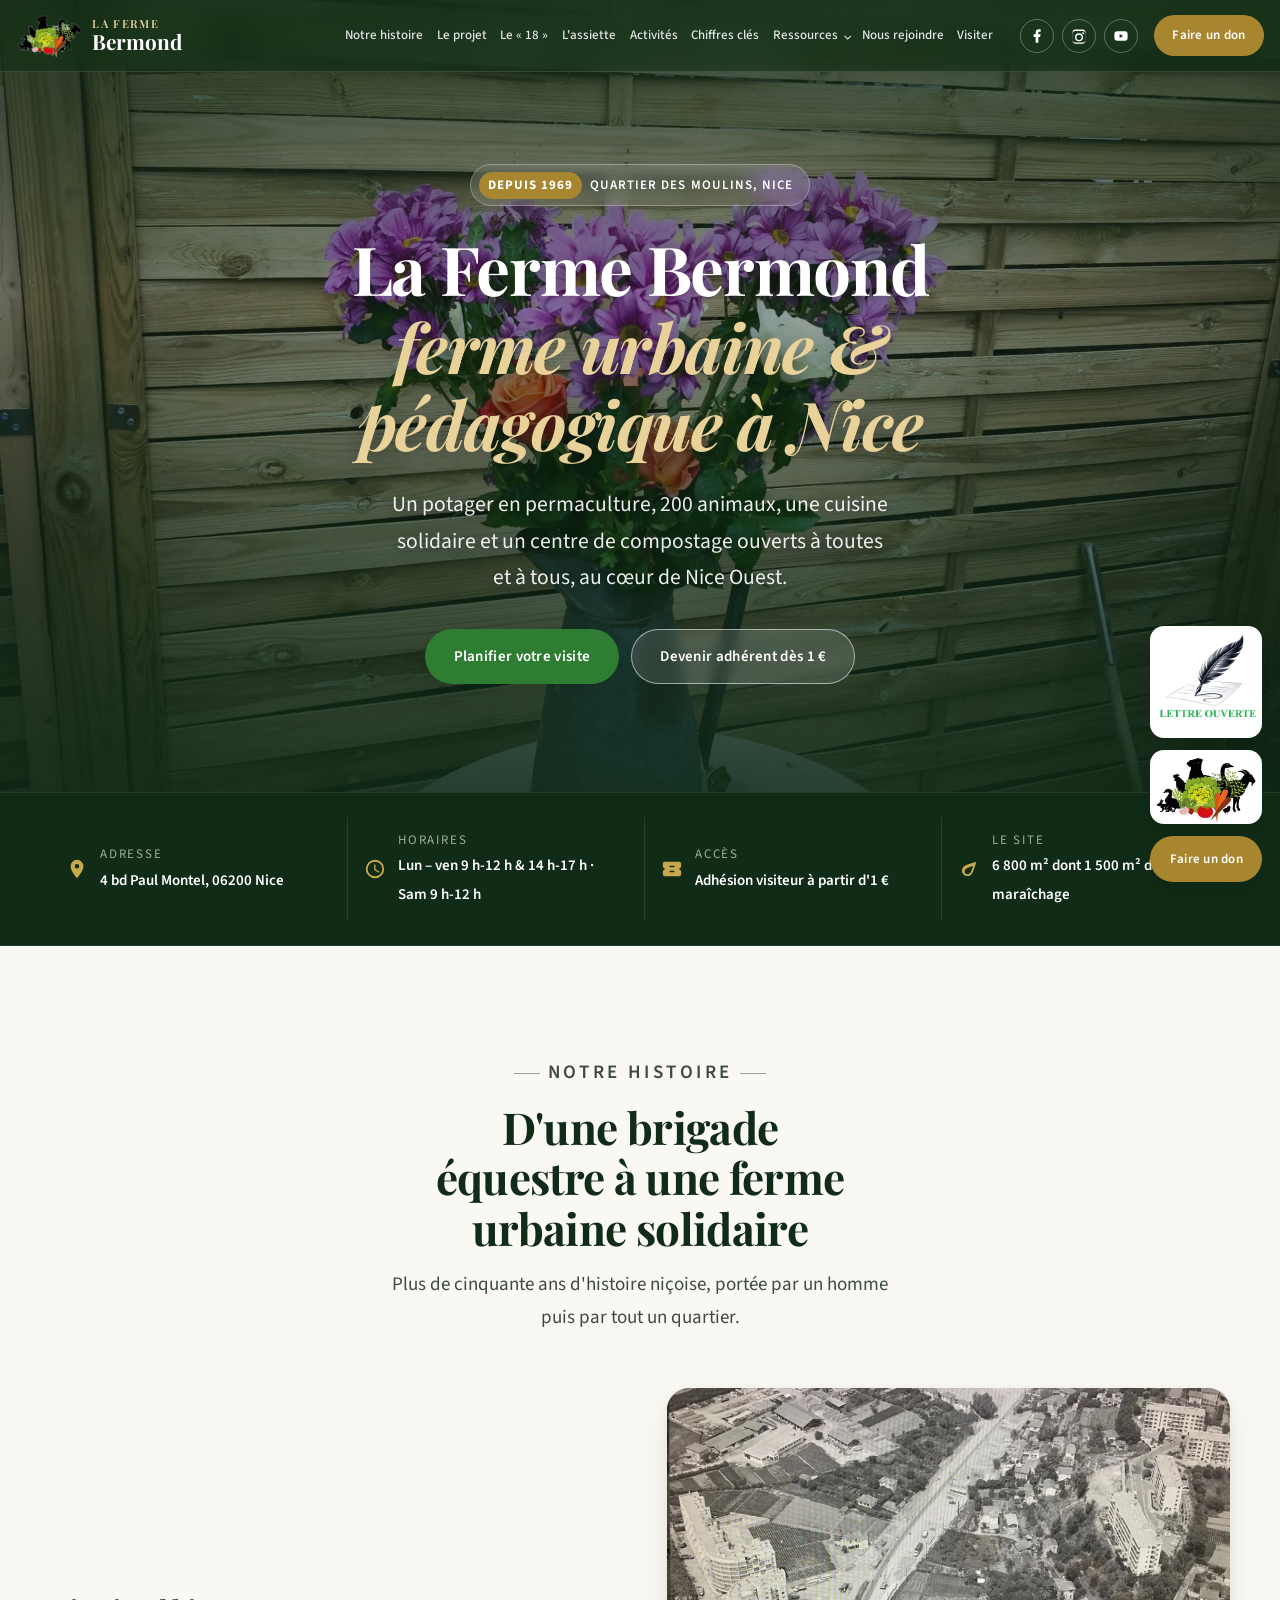
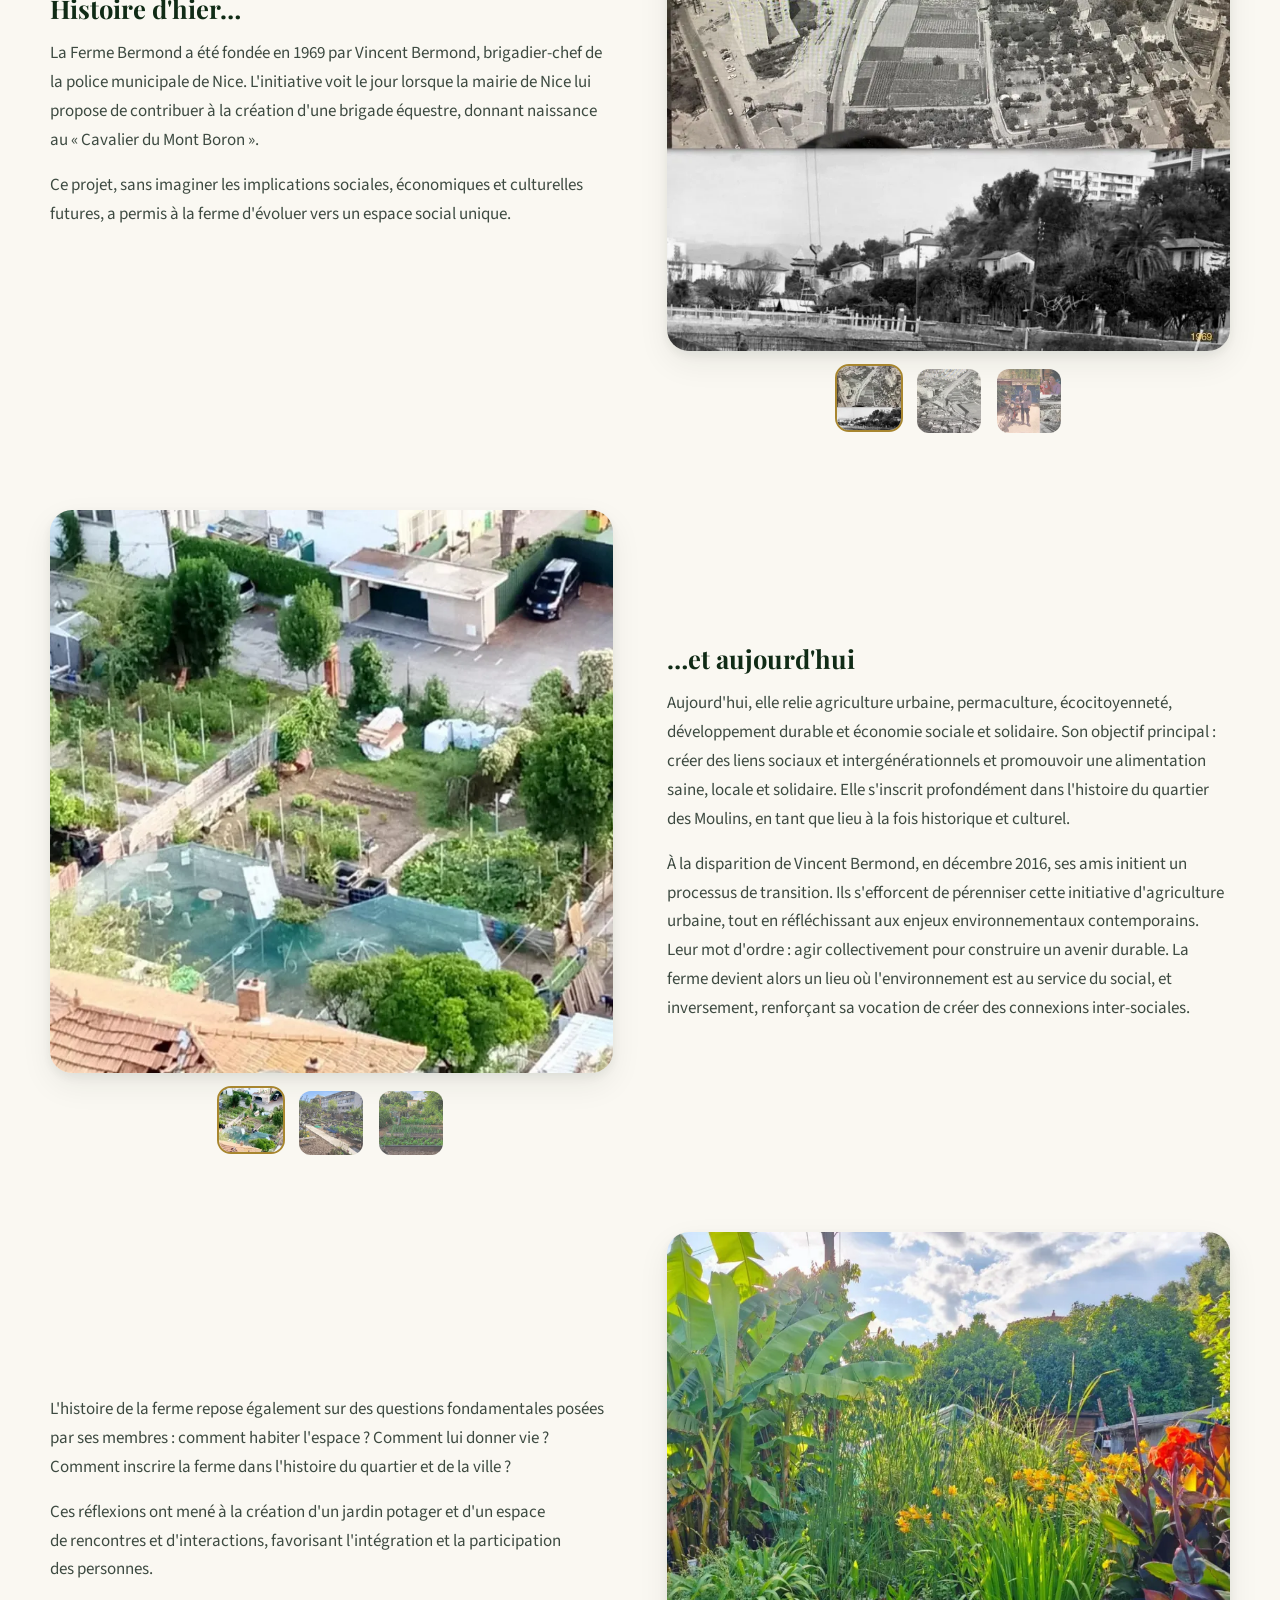
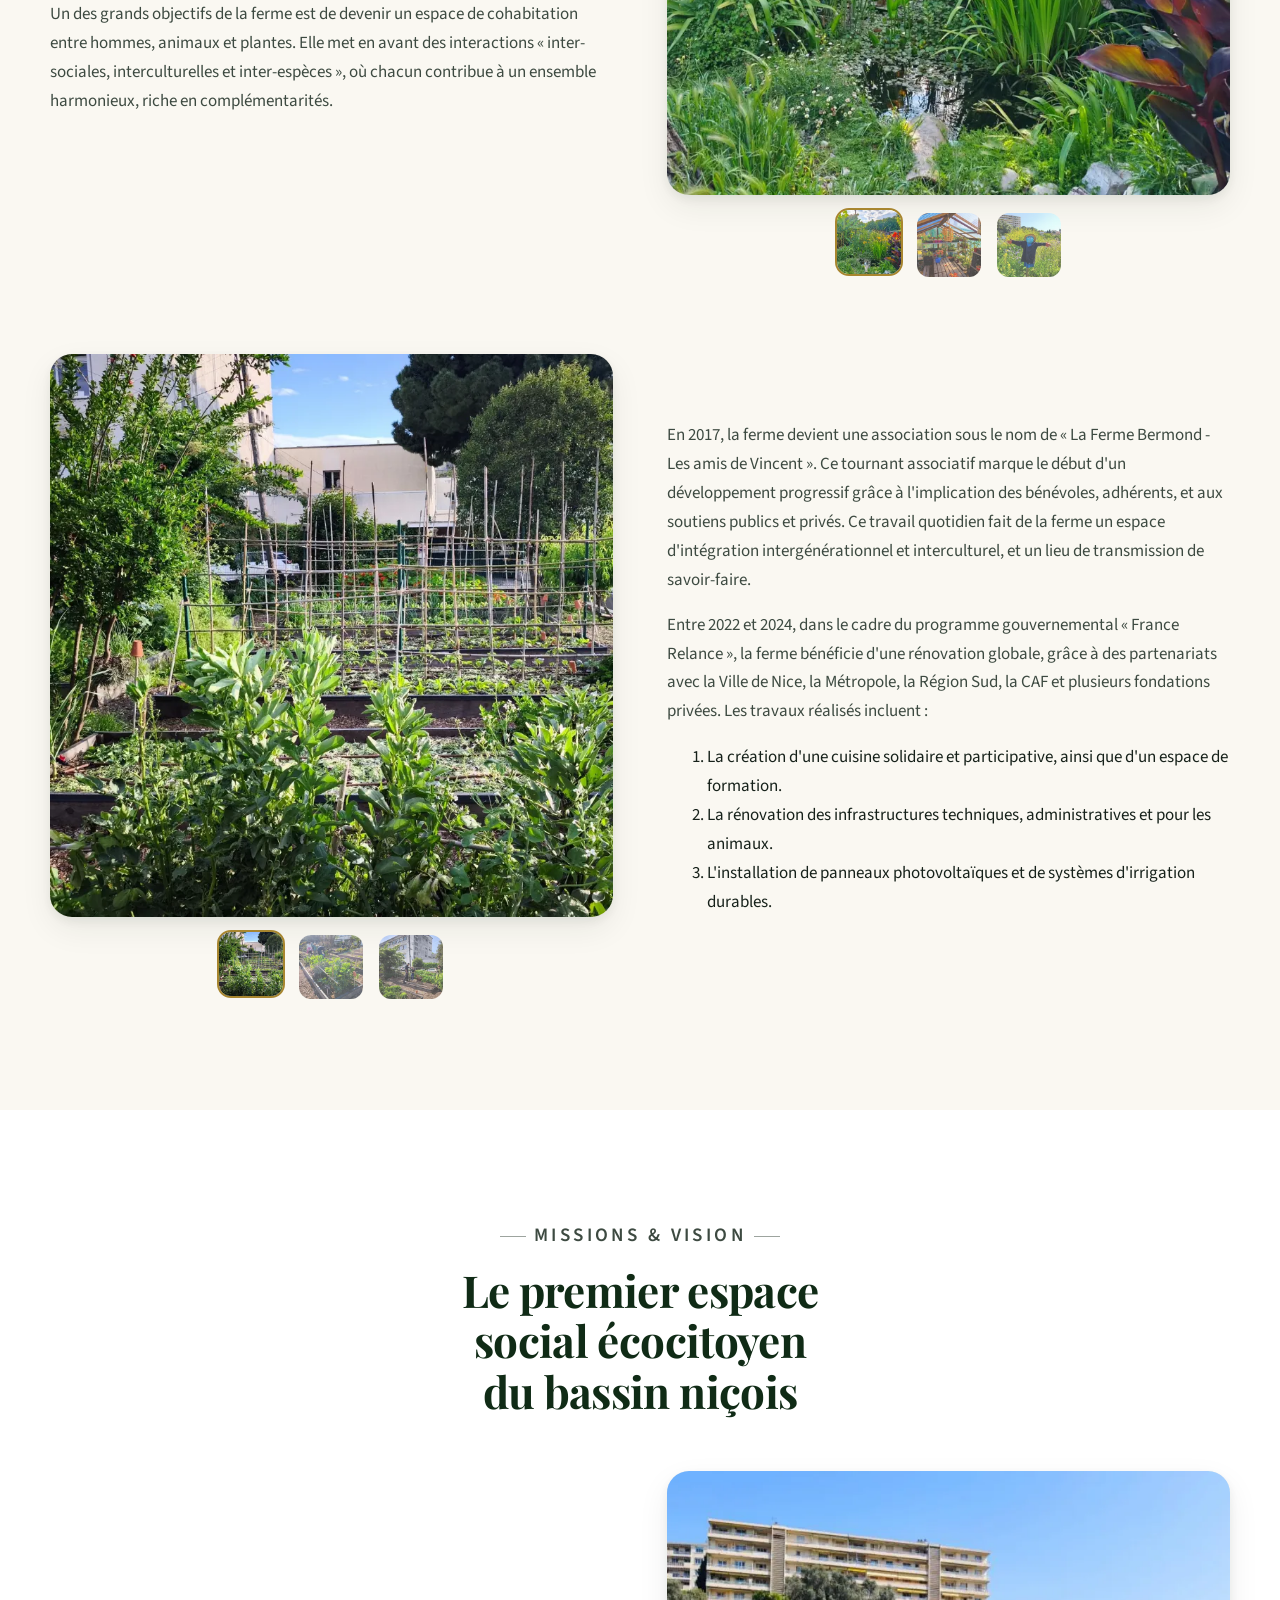
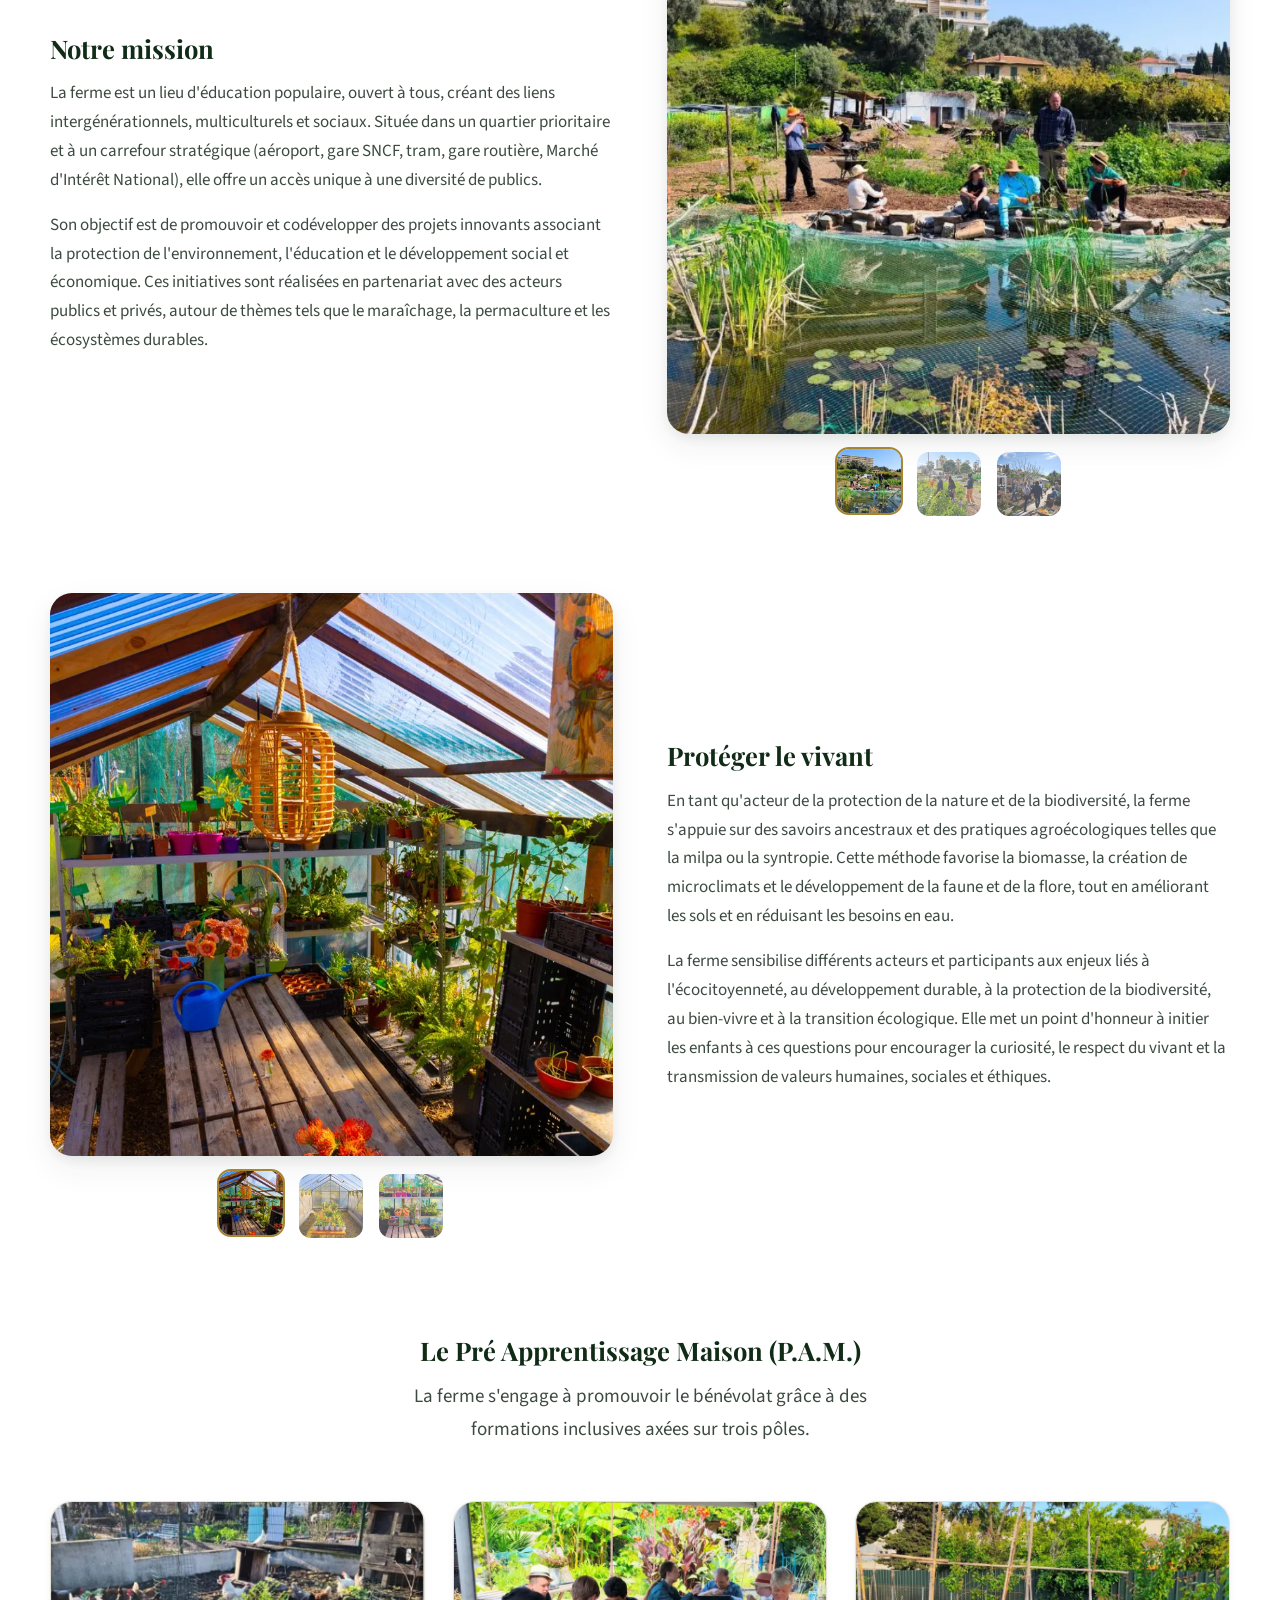
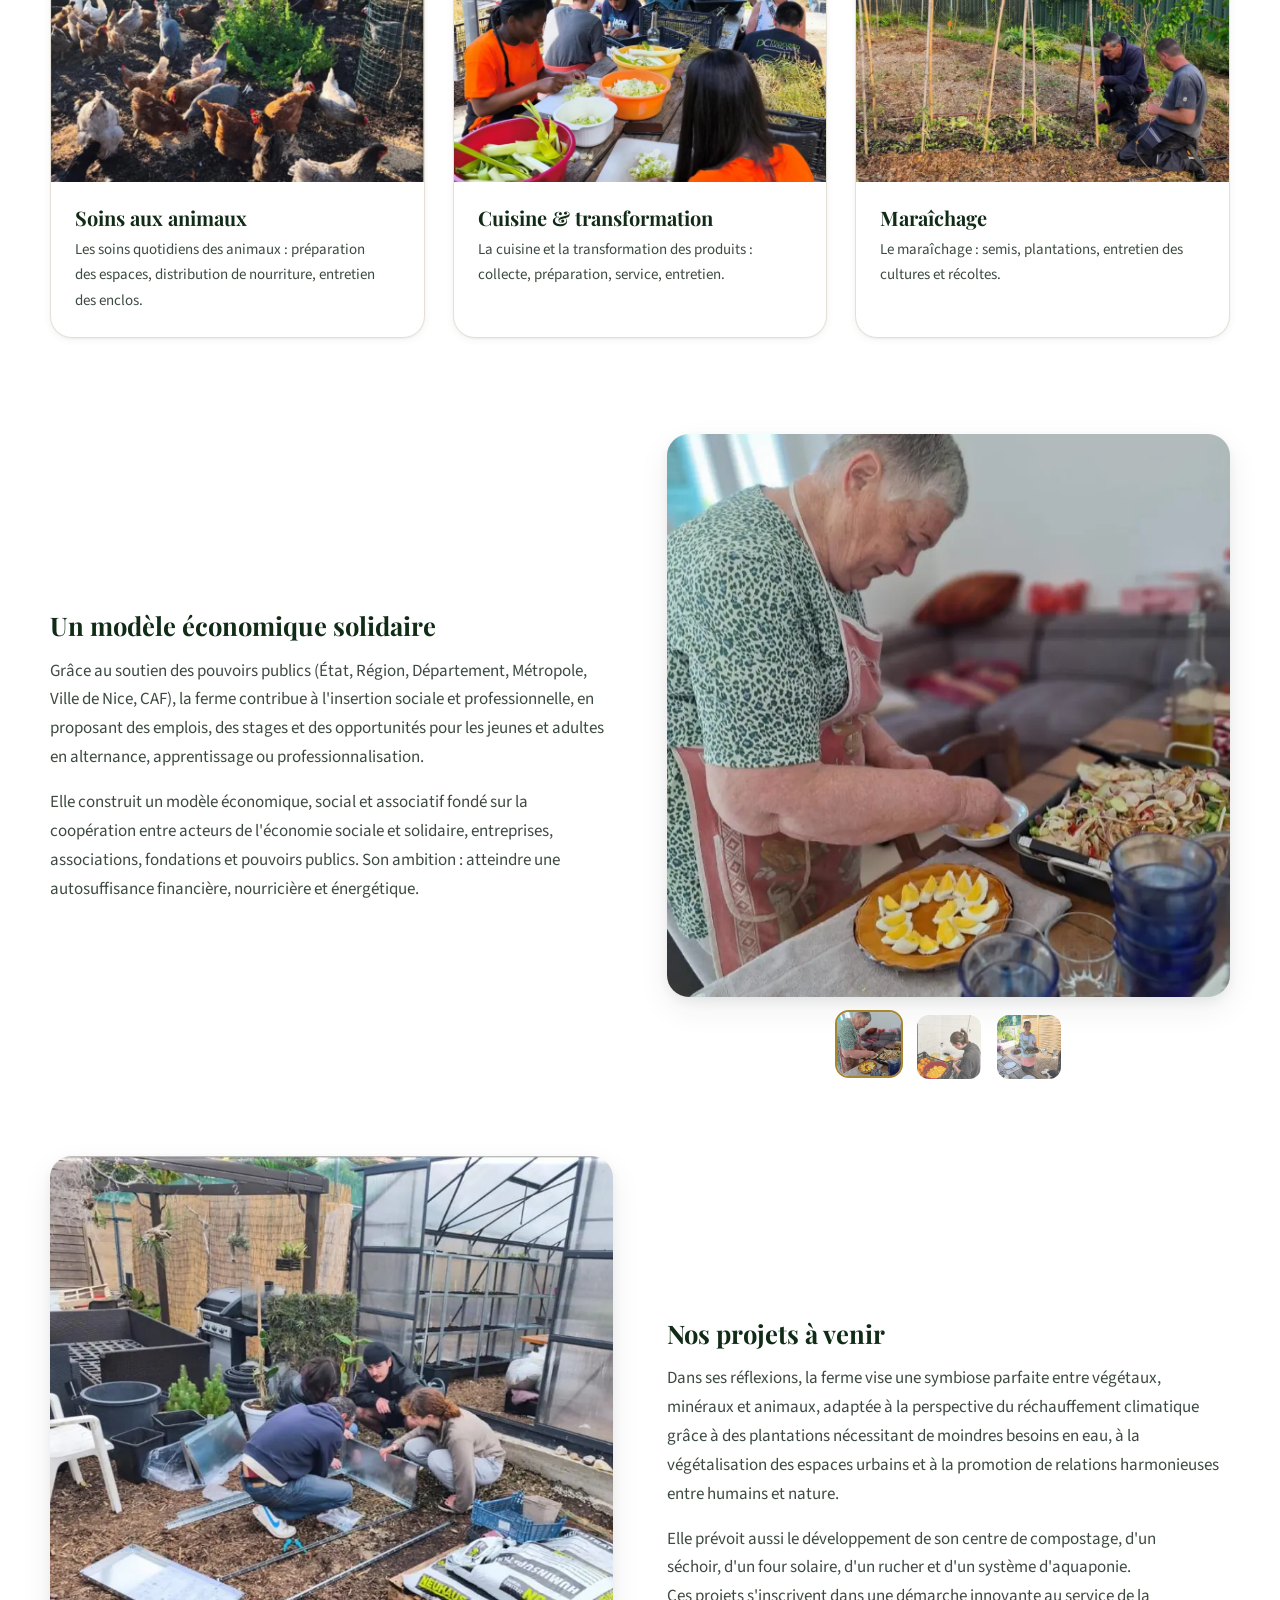
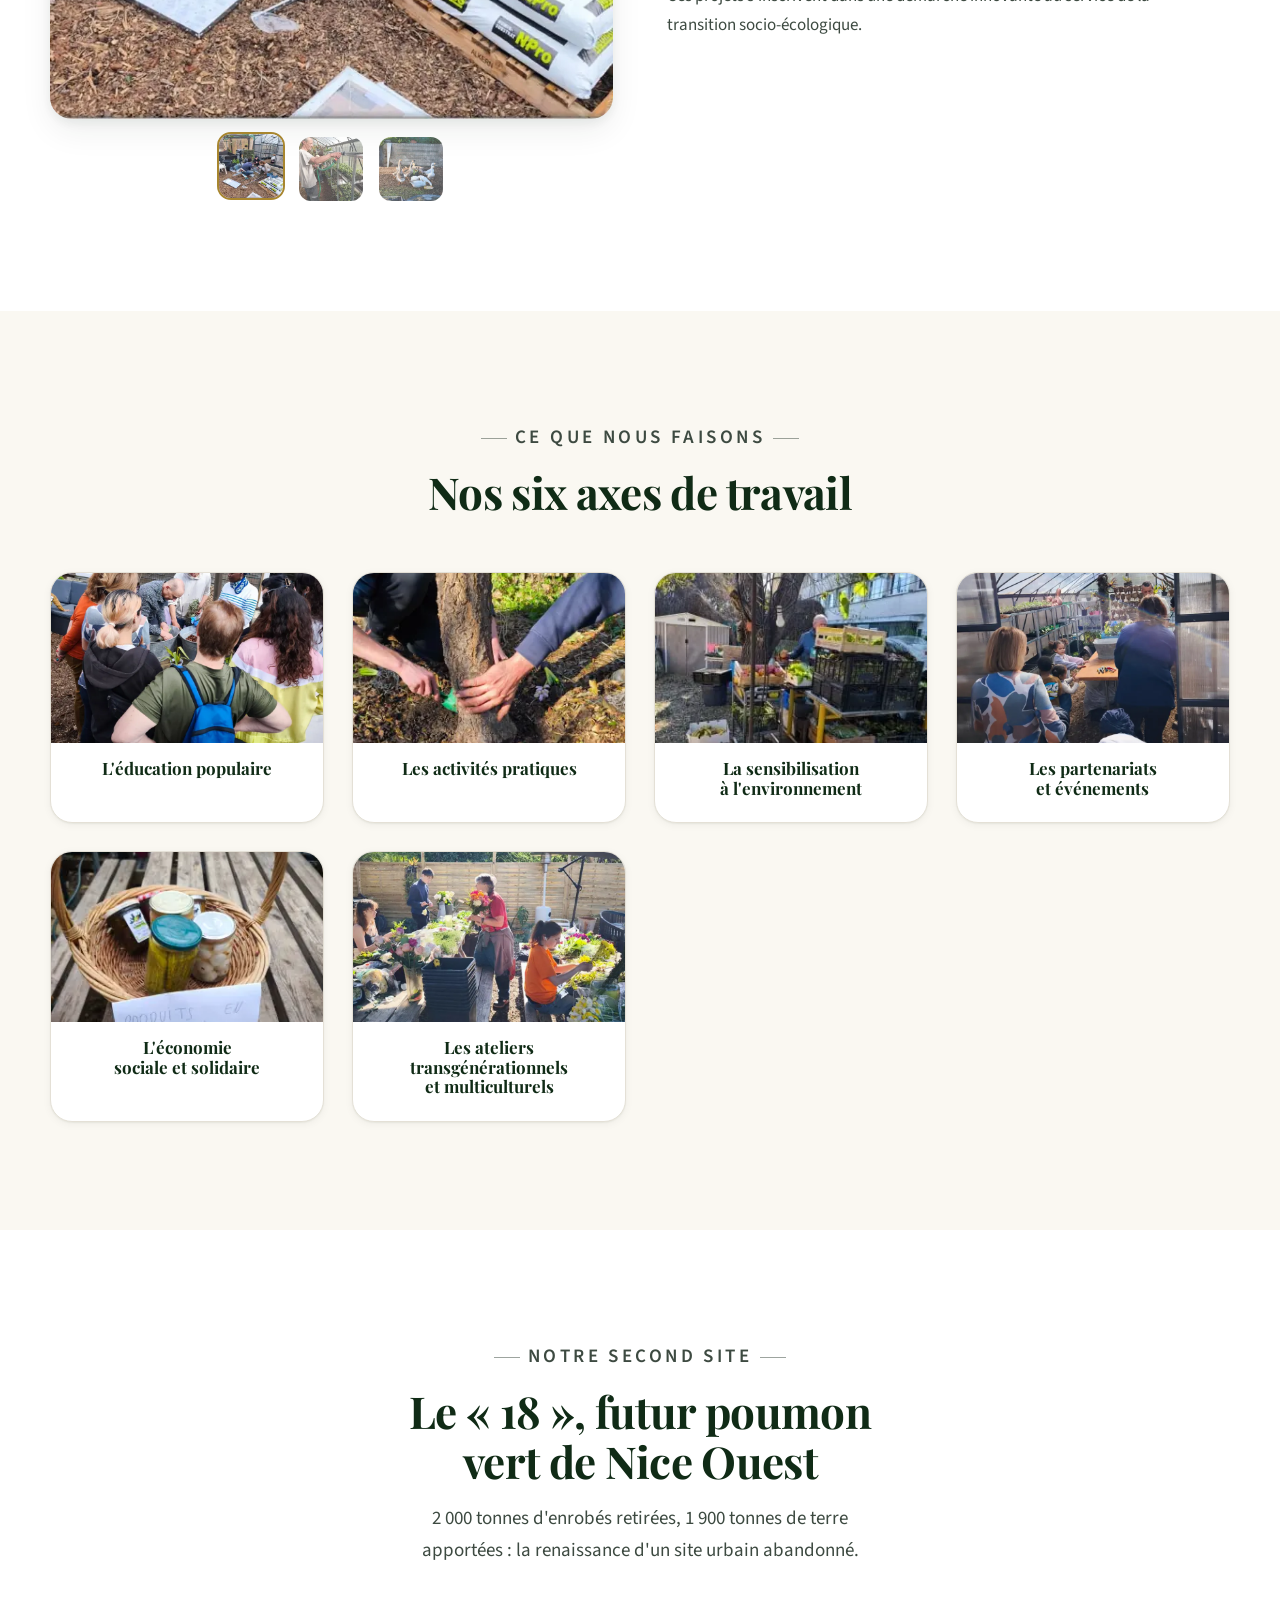
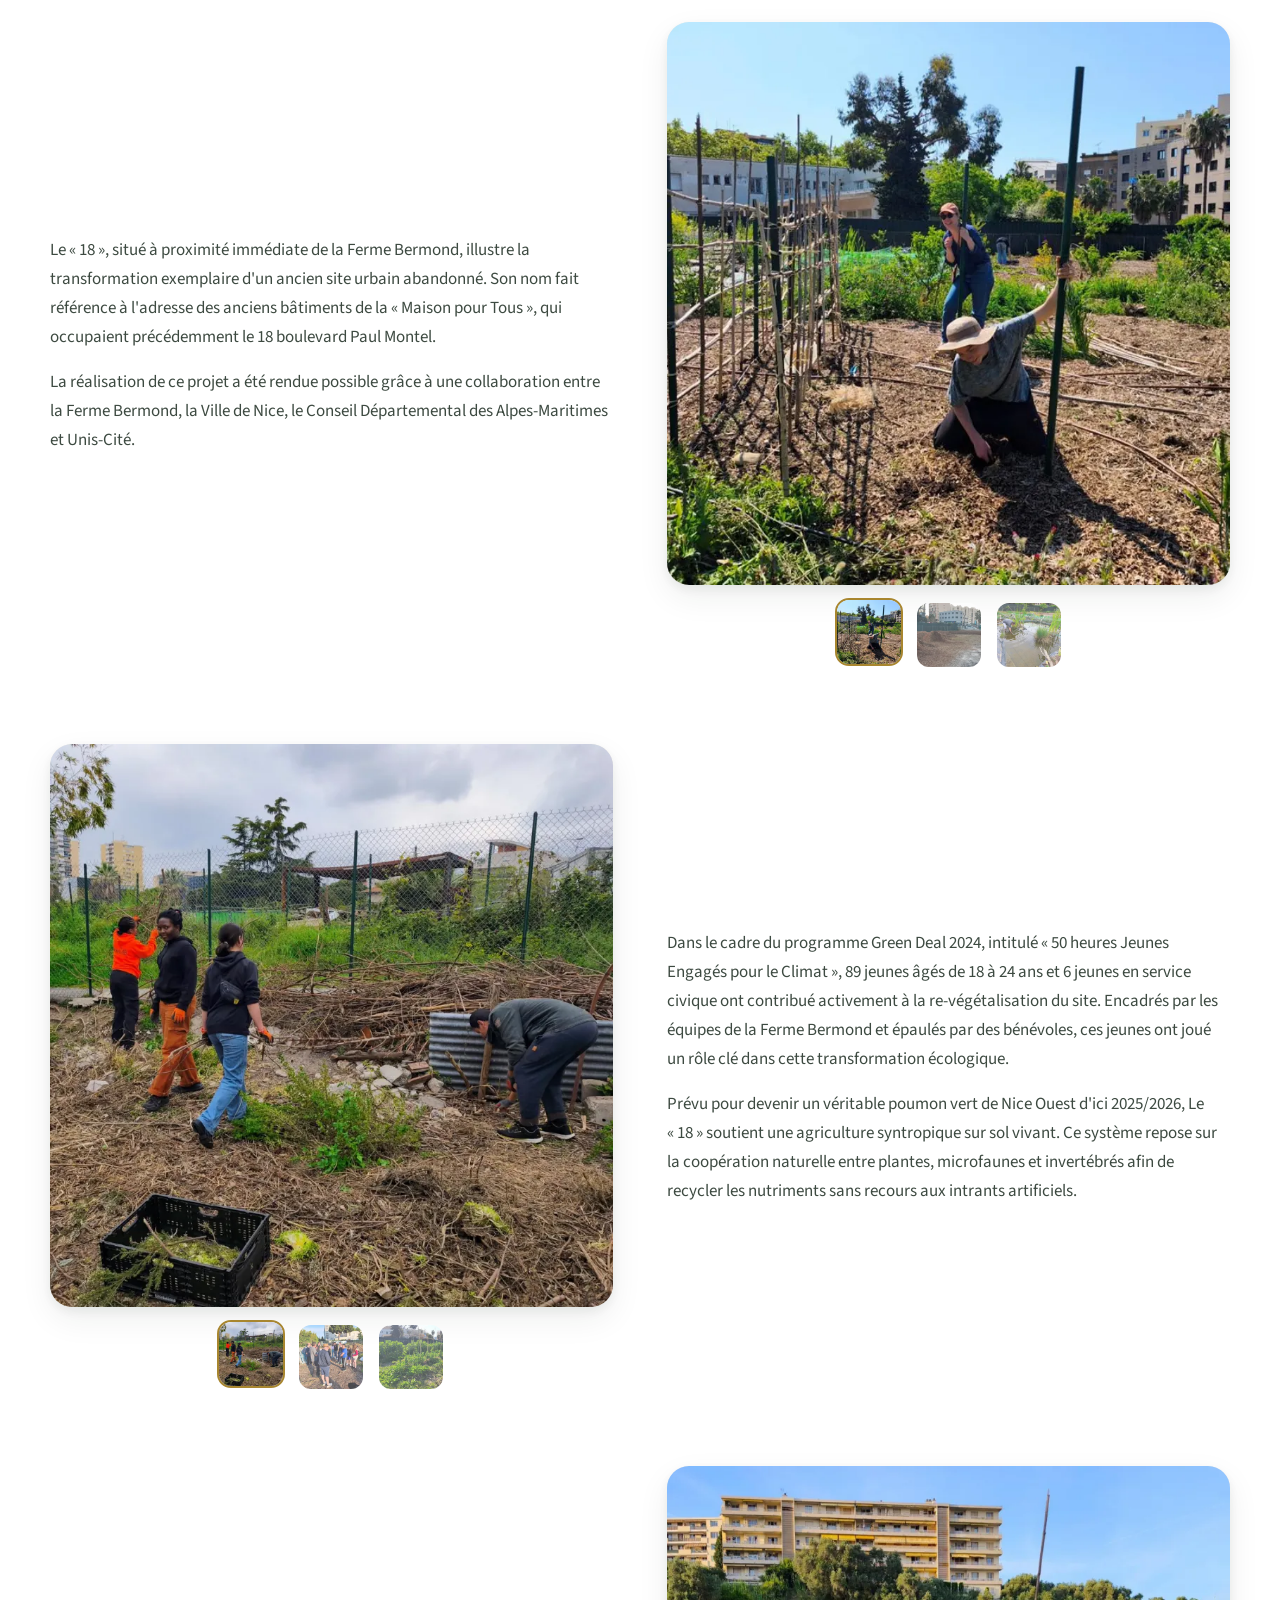
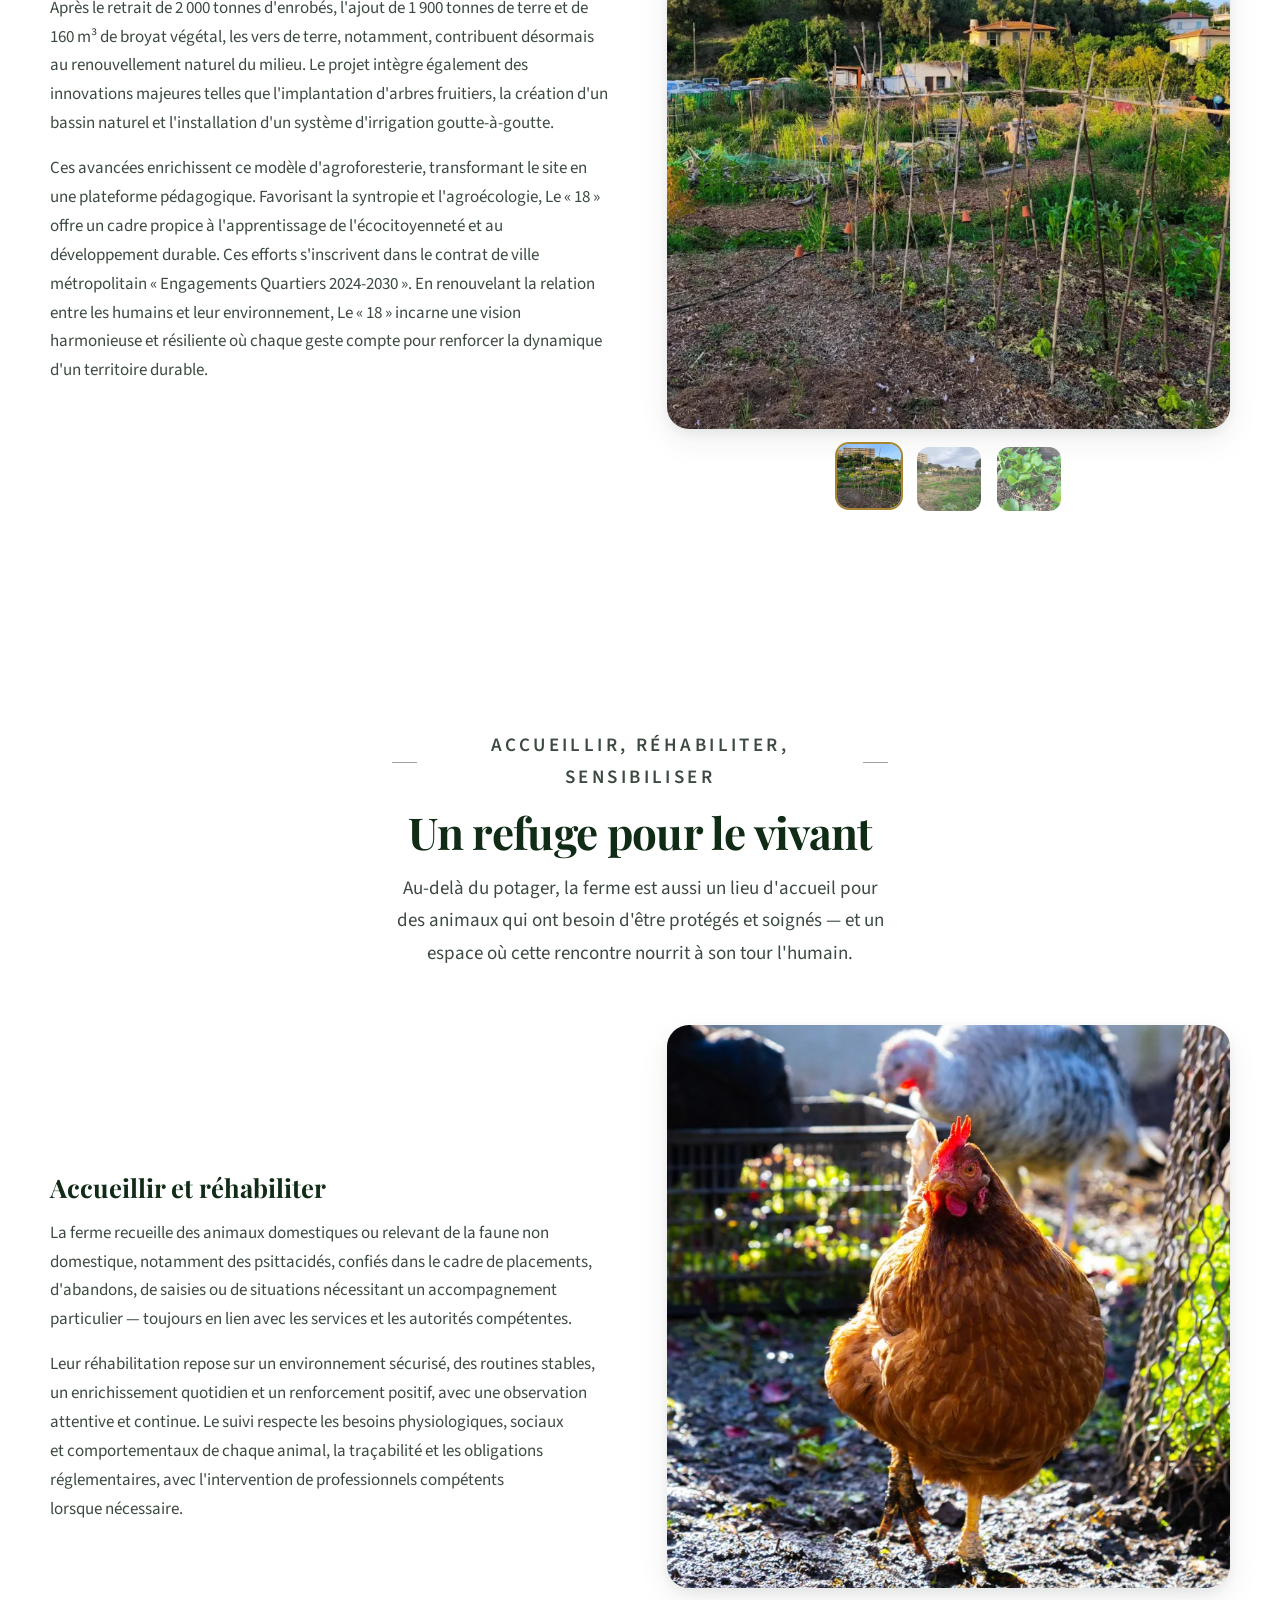
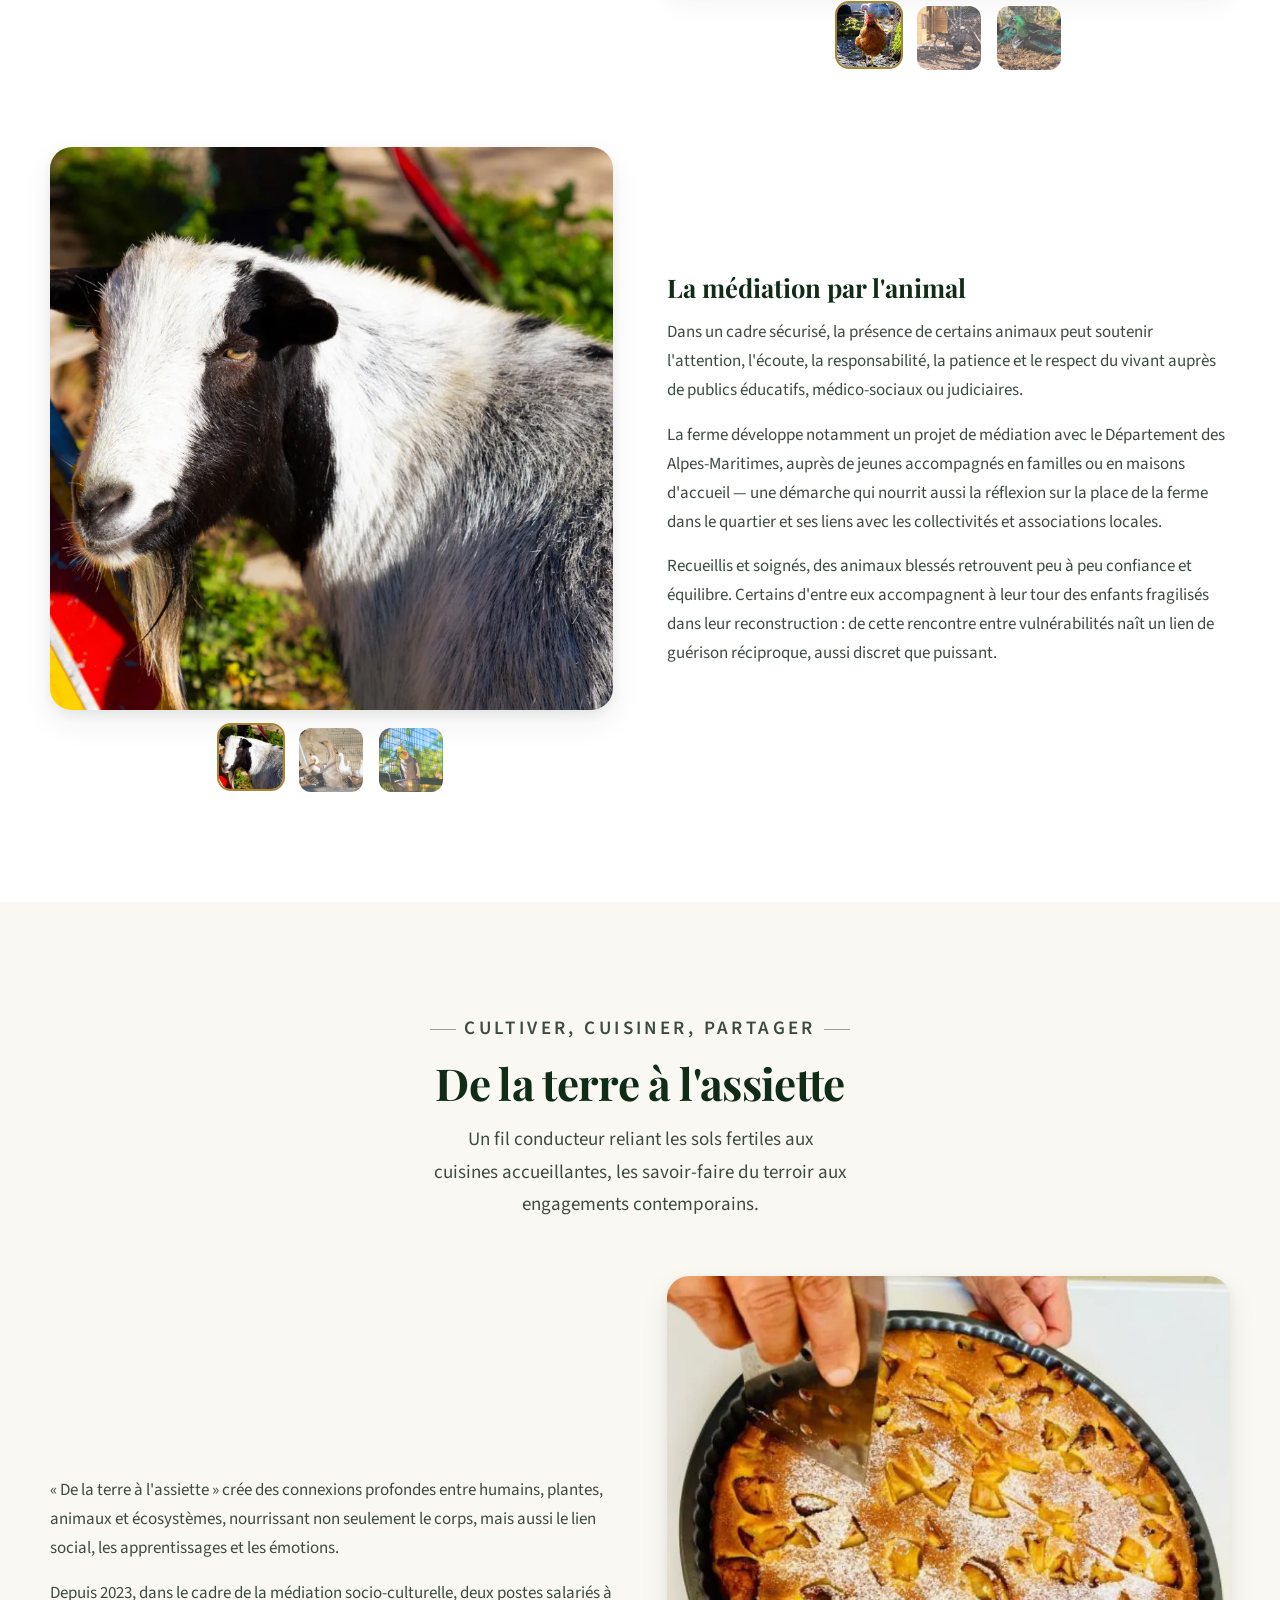
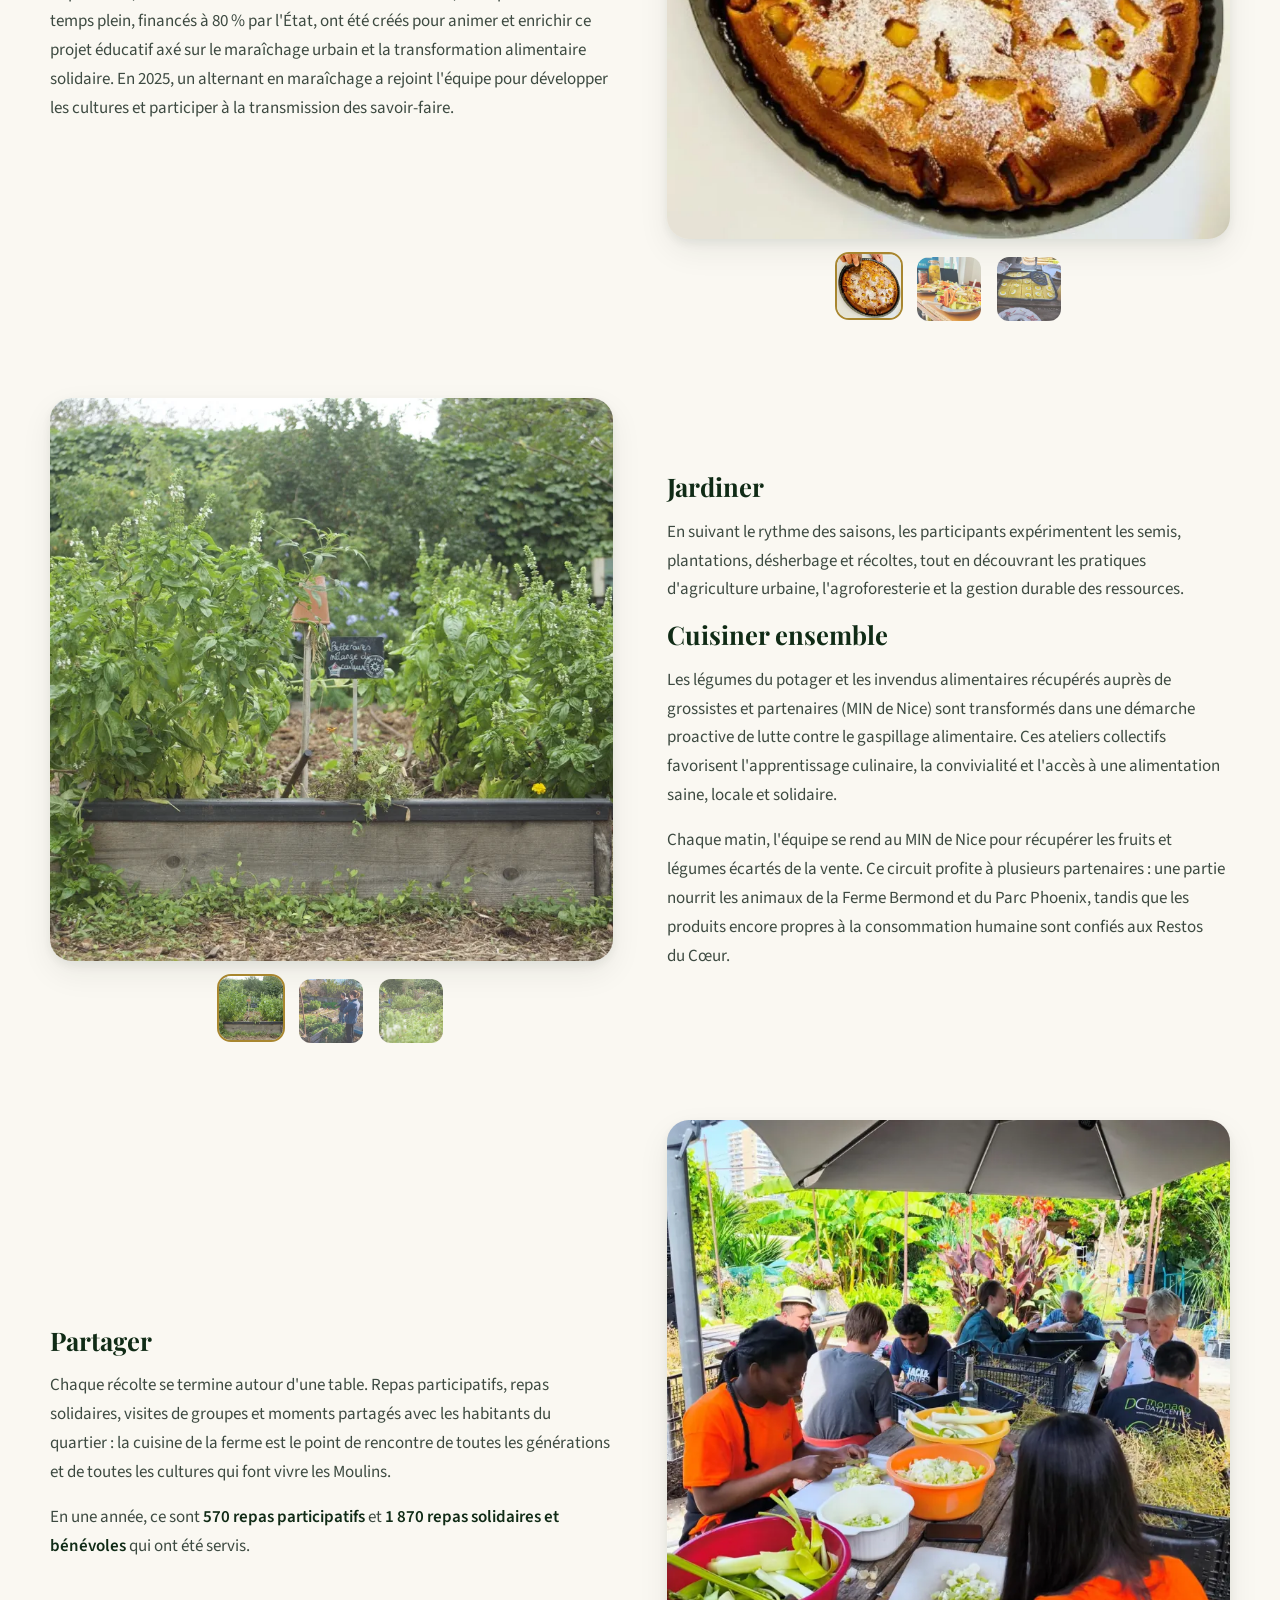
==== index.html @ e152a21a "Intègre de nouvelles photos et un dossier de presse téléchargeable Remplace plusieurs visuels du sit" ====
<!DOCTYPE html>
<html lang="fr">

<head>
    <meta charset="UTF-8">
    <meta name="viewport" content="width=device-width, initial-scale=1">

    <title>La Ferme Bermond — Ferme urbaine et pédagogique à Nice</title>
    <meta name="description" content="Ferme urbaine et pédagogique à Nice depuis 1969 : potager en permaculture, 200 animaux, ateliers cuisine et compostage. Visites du lundi au samedi.">
    <meta name="author" content="La Ferme Bermond – Les amis de Vincent">
    <meta name="robots" content="index, follow, max-image-preview:large, max-snippet:-1, max-video-preview:-1">
    <meta name="theme-color" content="#102b16">
    <link rel="canonical" href="https://lafermebermond.com/">

    <!-- Open Graph / réseaux sociaux -->
    <meta property="og:type" content="website">
    <meta property="og:site_name" content="La Ferme Bermond">
    <meta property="og:locale" content="fr_FR">
    <meta property="og:url" content="https://lafermebermond.com/">
    <meta property="og:title" content="La Ferme Bermond — Ferme urbaine et pédagogique à Nice">
    <meta property="og:description" content="Depuis 1969 aux Moulins : potager en permaculture, 200 animaux, cuisine solidaire et ateliers pour tous. Ouvert du lundi au samedi, entrée à partir d'1 €.">
    <meta property="og:image" content="https://lafermebermond.com/images/og-image.jpg">
    <meta property="og:image:width" content="1200">
    <meta property="og:image:height" content="630">
    <meta property="og:image:alt" content="Le potager et les serres de la Ferme Bermond à Nice">
    <meta name="twitter:card" content="summary_large_image">
    <meta name="twitter:title" content="La Ferme Bermond — Ferme urbaine et pédagogique à Nice">
    <meta name="twitter:description" content="Depuis 1969 aux Moulins : potager en permaculture, 200 animaux, cuisine solidaire et ateliers pour tous.">
    <meta name="twitter:image" content="https://lafermebermond.com/images/og-image.jpg">

    <!-- Icônes -->
    <link rel="icon" href="/favicon.ico" sizes="any">
    <link rel="icon" type="image/png" sizes="32x32" href="images/favicon-32x32.png">
    <link rel="apple-touch-icon" href="images/apple-touch-icon.png">
    <link rel="manifest" href="site.webmanifest">

    <!-- Ressources -->
    <link rel="preconnect" href="https://fonts.googleapis.com">
    <link rel="preconnect" href="https://fonts.gstatic.com" crossorigin>
    <link rel="preload" as="image" href="images/Background1.webp" fetchpriority="high">
    <link rel="stylesheet" href="https://fonts.googleapis.com/css2?family=Playfair+Display:ital,wght@0,600;0,700;1,700&family=Source+Sans+3:wght@300;400;600;700&display=swap">
    <link rel="stylesheet" href="styles.css?v=3">

    <script>document.documentElement.classList.add('js');</script>

    <!-- Données structurées -->
    <script type="application/ld+json">
    {
      "@context": "https://schema.org",
      "@graph": [
        {
          "@type": ["NGO", "TouristAttraction"],
          "@id": "https://lafermebermond.com/#organisation",
          "name": "La Ferme Bermond – Les amis de Vincent",
          "alternateName": "La Ferme Bermond",
          "url": "https://lafermebermond.com/",
          "logo": "https://lafermebermond.com/images/icon-512.png",
          "image": "https://lafermebermond.com/images/og-image.jpg",
          "description": "Ferme urbaine, pédagogique et solidaire située dans le quartier des Moulins à Nice. Fondée en 1969, elle associe maraîchage en permaculture, éducation populaire, cuisine solidaire et compostage de quartier.",
          "foundingDate": "1969",
          "founder": { "@type": "Person", "name": "Vincent Bermond" },
          "slogan": "Cultiver, cuisiner, partager",
          "areaServed": { "@type": "City", "name": "Nice" },
          "address": {
            "@type": "PostalAddress",
            "streetAddress": "4 boulevard Paul Montel",
            "addressLocality": "Nice",
            "postalCode": "06200",
            "addressRegion": "Alpes-Maritimes",
            "addressCountry": "FR"
          },
          "geo": { "@type": "GeoCoordinates", "latitude": 43.671910, "longitude": 7.209352 },
          "hasMap": "https://maps.google.com/?cid=6603295380374589011",
          "email": "contact@lafermebermond.com",
          "isAccessibleForFree": false,
          "publicAccess": true,
          "openingHoursSpecification": [{
            "@type": "OpeningHoursSpecification",
            "dayOfWeek": ["Monday", "Tuesday", "Wednesday", "Thursday", "Friday"],
            "opens": "09:00",
            "closes": "12:00"
          }, {
            "@type": "OpeningHoursSpecification",
            "dayOfWeek": ["Monday", "Tuesday", "Wednesday", "Thursday", "Friday"],
            "opens": "14:00",
            "closes": "17:00"
          }, {
            "@type": "OpeningHoursSpecification",
            "dayOfWeek": ["Saturday"],
            "opens": "09:00",
            "closes": "12:00"
          }],
          "knowsAbout": ["agriculture urbaine", "permaculture", "agriculture syntropique", "compostage", "économie sociale et solidaire", "éducation à l'environnement"],
          "sameAs": [
            "https://www.facebook.com/lafermebermond",
            "https://www.instagram.com/la_ferme_bermond/",
            "https://www.youtube.com/channel/UCjIxEYve57O7RGvJxjgMUSw",
            "https://www.helloasso.com/associations/la-ferme-bermond-les-amis-de-vincent"
          ]
        },
        {
          "@type": "WebSite",
          "@id": "https://lafermebermond.com/#site",
          "url": "https://lafermebermond.com/",
          "name": "La Ferme Bermond",
          "inLanguage": "fr-FR",
          "publisher": { "@id": "https://lafermebermond.com/#organisation" }
        },
        {
          "@type": "WebPage",
          "@id": "https://lafermebermond.com/#page",
          "url": "https://lafermebermond.com/",
          "name": "La Ferme Bermond — Ferme urbaine et pédagogique à Nice",
          "isPartOf": { "@id": "https://lafermebermond.com/#site" },
          "about": { "@id": "https://lafermebermond.com/#organisation" },
          "inLanguage": "fr-FR",
          "primaryImageOfPage": "https://lafermebermond.com/images/og-image.jpg"
        },
        {
          "@type": "FAQPage",
          "@id": "https://lafermebermond.com/#faq",
          "isPartOf": { "@id": "https://lafermebermond.com/#page" },
          "mainEntity": [
            {
              "@type": "Question",
              "name": "Où se trouve la Ferme Bermond ?",
              "acceptedAnswer": { "@type": "Answer", "text": "La ferme se situe au 4 boulevard Paul Montel, 06200 Nice, dans le quartier des Moulins (Nice Ouest). Elle est implantée à un carrefour stratégique, à proximité de l'aéroport, de la gare SNCF, du tramway, de la gare routière et du Marché d'Intérêt National." }
            },
            {
              "@type": "Question",
              "name": "Quels sont les horaires d'ouverture de la Ferme Bermond ?",
              "acceptedAnswer": { "@type": "Answer", "text": "La ferme est ouverte du lundi au vendredi de 9 h à 12 h puis de 14 h à 17 h, et le samedi de 9 h à 12 h." }
            },
            {
              "@type": "Question",
              "name": "Faut-il payer pour visiter la ferme ?",
              "acceptedAnswer": { "@type": "Answer", "text": "L'accès se fait via une adhésion. L'adhésion visiteur, symbolique, coûte 1 € et donne accès à la ferme, aux repas et aux produits. L'adhésion bienfaiteur est de 20 € par an et ouvre droit à des tarifs réduits. L'adhésion bénévole est gratuite en échange d'une participation régulière aux activités." }
            },
            {
              "@type": "Question",
              "name": "Peut-on venir en famille ou avec une classe ?",
              "acceptedAnswer": { "@type": "Answer", "text": "Oui. La ferme accueille environ 3 000 élèves scolaires chaque année ainsi que les familles, autour d'ateliers pédagogiques : découverte du potager, soin des animaux, cuisine anti-gaspillage et sensibilisation à l'environnement." }
            },
            {
              "@type": "Question",
              "name": "Comment devenir bénévole à la Ferme Bermond ?",
              "acceptedAnswer": { "@type": "Answer", "text": "L'adhésion bénévole est gratuite et donne droit à des tarifs privilégiés, en échange d'une participation régulière à l'entretien du site et aux activités. Il suffit de nous contacter via le formulaire de la page Visiter la ferme." }
            },
            {
              "@type": "Question",
              "name": "Peut-on apporter ses déchets verts pour le compostage ?",
              "acceptedAnswer": { "@type": "Answer", "text": "Oui. La ferme dispose d'une zone de compostage ouverte à toutes les habitantes et à tous les habitants du quartier pour la gestion des déchets verts." }
            },
            {
              "@type": "Question",
              "name": "Quels produits peut-on trouver à la Ferme Bermond ?",
              "acceptedAnswer": { "@type": "Answer", "text": "Des légumes et aromatiques de saison, des fruits (cerises, abricots, figues, kakis, nèfles, poires, prunes, agrumes), des tubercules et céréales, des œufs frais de poules, oies, canes et cailles, ainsi que des confitures, gelées, sirops et sauces préparés avec les récoltes." }
            }
          ]
        }
      ]
    }
    </script>
</head>

<body>
    <a class="skip-link" href="#contenu">Aller au contenu principal</a>

    <!-- Sprite d'icônes -->
    <svg width="0" height="0" style="position:absolute" aria-hidden="true" focusable="false">
        <symbol id="i-facebook" viewBox="0 0 24 24"><path d="M14 13.5h2.5l1-4H14v-2c0-1.03 0-2 2-2h1.5V2.14c-.33-.04-1.55-.14-2.84-.14C12 2 10 3.66 10 6.7v2.8H7v4h3V22h4z"/></symbol>
        <symbol id="i-instagram" viewBox="0 0 24 24"><path d="M12 2.16c3.2 0 3.58.01 4.85.07 1.17.05 1.8.25 2.23.41.56.22.96.48 1.38.9.42.42.68.82.9 1.38.16.42.36 1.06.41 2.23.06 1.27.07 1.65.07 4.85s-.01 3.58-.07 4.85c-.05 1.17-.25 1.8-.41 2.23-.22.56-.48.96-.9 1.38-.42.42-.82.68-1.38.9-.42.16-1.06.36-2.23.41-1.27.06-1.65.07-4.85.07s-3.58-.01-4.85-.07c-1.17-.05-1.8-.25-2.23-.41a3.8 3.8 0 0 1-1.38-.9 3.8 3.8 0 0 1-.9-1.38c-.16-.42-.36-1.06-.41-2.23C2.17 15.58 2.16 15.2 2.16 12s.01-3.58.07-4.85c.05-1.17.25-1.8.41-2.23.22-.56.48-.96.9-1.38.42-.42.82-.68 1.38-.9.42-.16 1.06-.36 2.23-.41C8.42 2.17 8.8 2.16 12 2.16m0 2.16c-3.14 0-3.51.01-4.75.07-1.15.05-1.77.24-2.18.4-.55.22-.94.47-1.35.88-.41.41-.66.8-.88 1.35-.16.41-.35 1.03-.4 2.18-.06 1.24-.07 1.61-.07 4.75s.01 3.51.07 4.75c.05 1.15.24 1.77.4 2.18.22.55.47.94.88 1.35.41.41.8.66 1.35.88.41.16 1.03.35 2.18.4 1.24.06 1.61.07 4.75.07s3.51-.01 4.75-.07c1.15-.05 1.77-.24 2.18-.4.55-.22.94-.47 1.35-.88.41-.41.66-.8.88-1.35.16-.41.35-1.03.4-2.18.06-1.24.07-1.61.07-4.75s-.01-3.51-.07-4.75c-.05-1.15-.24-1.77-.4-2.18a3.6 3.6 0 0 0-.88-1.35 3.6 3.6 0 0 0-1.35-.88c-.41-.16-1.03-.35-2.18-.4-1.24-.06-1.61-.07-4.75-.07m0 3.68a6 6 0 1 1 0 12 6 6 0 0 1 0-12m0 9.9a3.9 3.9 0 1 0 0-7.8 3.9 3.9 0 0 0 0 7.8m7.65-10.14a1.4 1.4 0 1 1-2.8 0 1.4 1.4 0 0 1 2.8 0"/></symbol>
        <symbol id="i-youtube" viewBox="0 0 24 24"><path d="M21.58 7.19a2.51 2.51 0 0 0-1.77-1.78C18.25 5 12 5 12 5s-6.25 0-7.81.41a2.51 2.51 0 0 0-1.77 1.78A26.2 26.2 0 0 0 2 12a26.2 26.2 0 0 0 .42 4.81 2.51 2.51 0 0 0 1.77 1.78C5.75 19 12 19 12 19s6.25 0 7.81-.41a2.51 2.51 0 0 0 1.77-1.78A26.2 26.2 0 0 0 22 12a26.2 26.2 0 0 0-.42-4.81M10 15.02v-6l5.2 3z"/></symbol>
        <symbol id="i-pin" viewBox="0 0 24 24"><path d="M12 2a7 7 0 0 0-7 7c0 5.25 7 13 7 13s7-7.75 7-13a7 7 0 0 0-7-7m0 9.5A2.5 2.5 0 1 1 12 6.5a2.5 2.5 0 0 1 0 5"/></symbol>
        <symbol id="i-clock" viewBox="0 0 24 24"><path d="M12 2a10 10 0 1 0 0 20 10 10 0 0 0 0-20m0 18a8 8 0 1 1 0-16 8 8 0 0 1 0 16m.5-13H11v6l5.25 3.15.75-1.23-4.5-2.67z"/></symbol>
        <symbol id="i-ticket" viewBox="0 0 24 24"><path d="M20 12a2 2 0 0 1 2-2V6a2 2 0 0 0-2-2H4a2 2 0 0 0-2 2v4a2 2 0 0 1 0 4v4a2 2 0 0 0 2 2h16a2 2 0 0 0 2-2v-4a2 2 0 0 1-2-2M9.5 8.5h5V10h-5zm0 5.5h5v1.5h-5z"/></symbol>
        <symbol id="i-leaf" viewBox="0 0 24 24"><path d="M6.05 17.95c-2.34-2.34-2.34-6.14 0-8.49C8.4 7.12 20 4 20 4s-3.12 11.6-5.46 13.95c-2.35 2.34-6.15 2.34-8.49 0m1.41-1.41c1.56 1.56 4.1 1.56 5.66 0C14.5 15.15 16.4 8.6 16.4 8.6S9.85 10.5 8.46 11.88c-1.56 1.56-1.56 4.1 0 5.66"/></symbol>
        <symbol id="i-mail" viewBox="0 0 24 24"><path d="M4 4h16a2 2 0 0 1 2 2v12a2 2 0 0 1-2 2H4a2 2 0 0 1-2-2V6a2 2 0 0 1 2-2m16 3.24-7.4 5.55a1 1 0 0 1-1.2 0L4 7.24V18h16zM4.5 6l7.5 5.63L19.5 6z"/></symbol>
        <symbol id="i-download" viewBox="0 0 24 24"><path d="M12 3a1 1 0 0 1 1 1v9.59l3.3-3.3a1 1 0 1 1 1.4 1.42l-5 5a1 1 0 0 1-1.4 0l-5-5a1 1 0 1 1 1.4-1.42l3.3 3.3V4a1 1 0 0 1 1-1M5 19a1 1 0 1 0 0 2h14a1 1 0 1 0 0-2z"/></symbol>
        <symbol id="i-file-pdf" viewBox="0 0 24 24"><path d="M6 2h8l5 5v13a2 2 0 0 1-2 2H6a2 2 0 0 1-2-2V4a2 2 0 0 1 2-2m7.5 1.5V8H18zM7.6 13.2h1.35c.9 0 1.55.6 1.55 1.45s-.65 1.45-1.55 1.45h-.5v1.4H7.6zm.85 1.9c.35 0 .55-.18.55-.45s-.2-.45-.55-.45h-.4v.9zm2.25-1.9h1.3c1.15 0 1.9.78 1.9 2.03s-.75 2.27-1.9 2.27h-1.3zm.85 3.5h.35c.6 0 .95-.45.95-1.47s-.35-1.23-.95-1.23h-.35zm2.9-3.5h2.3v.8h-1.45v.85h1.3v.78h-1.3v1.87h-.85z"/></symbol>
    </svg>

    <header class="site-header" id="siteHeader">
        <div class="site-header__inner">
            <a class="brand" href="#accueil" aria-label="La Ferme Bermond — retour en haut de page">
                <img src="images/logo-icon.webp" width="353" height="236" alt="" fetchpriority="high">
                <span class="brand__wordmark">
                    <span class="brand__line1">La Ferme</span>
                    <span class="brand__line2">Bermond</span>
                </span>
            </a>

            <nav class="nav" id="mainNav" aria-label="Navigation principale">
                <ul class="nav__list">
                    <li><a href="#histoire">Notre histoire</a></li>
                    <li><a href="#but">Le projet</a></li>
                    <li><a href="#le18">Le «&nbsp;18&nbsp;»</a></li>
                    <li><a href="#assiete">L'assiette</a></li>
                    <li><a href="#activites">Activités</a></li>
                    <li><a href="#chiffres">Chiffres clés</a></li>
                    <li class="nav__dropdown">
                        <details>
                            <summary>Ressources</summary>
                            <ul>
                                <li><a href="#Axe">Nos axes de travail</a></li>
                                <li><a href="#refuge">Refuge du vivant</a></li>
                                <li><a href="#rayonnement">Rayonnement &amp; recherche</a></li>
                                <li><a href="#nous">On parle de nous</a></li>
                                <li><a href="#faq">Questions fréquentes</a></li>
                                <li><a href="#partenaires">Nos partenaires</a></li>
                                <li><a href="#presse">Dossier de presse</a></li>
                            </ul>
                        </details>
                    </li>
                    <li><a href="#rejoindre">Nous rejoindre</a></li>
                    <li><a href="#visite">Visiter</a></li>
                </ul>
                <div class="nav__mobile-extra">
                    <a class="btn btn--gold btn--sm" href="https://www.helloasso.com/associations/la-ferme-bermond-les-amis-de-vincent/formulaires/1" target="_blank" rel="noopener">Faire un don</a>
                </div>
            </nav>

            <div class="header-actions">
                <div class="socials">
                    <a href="https://www.facebook.com/lafermebermond" target="_blank" rel="noopener" aria-label="La Ferme Bermond sur Facebook"><svg aria-hidden="true"><use href="#i-facebook"></use></svg></a>
                    <a href="https://www.instagram.com/la_ferme_bermond/" target="_blank" rel="noopener" aria-label="La Ferme Bermond sur Instagram"><svg aria-hidden="true"><use href="#i-instagram"></use></svg></a>
                    <a href="https://www.youtube.com/channel/UCjIxEYve57O7RGvJxjgMUSw" target="_blank" rel="noopener" aria-label="La Ferme Bermond sur YouTube"><svg aria-hidden="true"><use href="#i-youtube"></use></svg></a>
                </div>
                <a class="btn btn--gold btn--sm" href="https://www.helloasso.com/associations/la-ferme-bermond-les-amis-de-vincent/formulaires/1" target="_blank" rel="noopener">Faire un don</a>
                <button class="burger" id="burger" type="button" aria-label="Ouvrir le menu" aria-expanded="false" aria-controls="mainNav">
                    <span></span><span></span><span></span>
                </button>
            </div>
        </div>
    </header>

    <main id="contenu">

        <!-- ================= HÉROS ================= -->
        <section id="accueil" class="hero" aria-labelledby="hero-title">
            <div class="hero__media" aria-hidden="true">
                <span></span><span></span><span></span><span></span><span></span>
            </div>
            <div class="hero__inner">
                <p class="hero__badge"><b>Depuis 1969</b> Quartier des Moulins, Nice</p>
                <h1 id="hero-title">La Ferme Bermond<em>ferme urbaine &amp; pédagogique à Nice</em></h1>
                <p class="hero__lead">
                    Un potager en permaculture, 200 animaux, une cuisine solidaire et un centre de compostage
                    ouverts à toutes et à tous, au cœur de Nice&nbsp;Ouest.
                </p>
                <div class="hero__cta">
                    <a class="btn btn--primary" href="#visite">Planifier votre visite</a>
                    <a class="btn btn--ghost" href="#rejoindre">Devenir adhérent dès 1&nbsp;€</a>
                </div>
            </div>
        </section>

        <!-- ================= BANDEAU INFOS PRATIQUES ================= -->
        <aside class="quickbar" aria-label="Informations pratiques">
            <div class="wrap quickbar__grid">
                <div class="quickbar__item">
                    <svg aria-hidden="true"><use href="#i-pin"></use></svg>
                    <div><span>Adresse</span><strong>4 bd Paul Montel, 06200 Nice</strong></div>
                </div>
                <div class="quickbar__item">
                    <svg aria-hidden="true"><use href="#i-clock"></use></svg>
                    <div><span>Horaires</span><strong>Lun – ven 9 h-12 h &amp; 14 h-17 h · Sam 9 h-12 h</strong></div>
                </div>
                <div class="quickbar__item">
                    <svg aria-hidden="true"><use href="#i-ticket"></use></svg>
                    <div><span>Accès</span><strong>Adhésion visiteur à partir d'1 €</strong></div>
                </div>
                <div class="quickbar__item">
                    <svg aria-hidden="true"><use href="#i-leaf"></use></svg>
                    <div><span>Le site</span><strong>6 800 m² dont 1 500 m² de maraîchage</strong></div>
                </div>
            </div>
        </aside>

        <!-- ================= HISTOIRE ================= -->
        <section id="histoire" class="section section--cream" aria-labelledby="histoire-title">
            <div class="wrap">
                <div class="section-head reveal">
                    <p class="eyebrow">Notre histoire</p>
                    <h2 id="histoire-title">D'une brigade équestre à une ferme urbaine solidaire</h2>
                    <p>Plus de cinquante ans d'histoire niçoise, portée par un homme puis par tout un quartier.</p>
                </div>

                <div class="split reveal">
                    <div class="split__body">
                        <h3>Histoire d'hier…</h3>
                        <p>
                            La Ferme Bermond a été fondée en 1969 par Vincent Bermond, brigadier-chef de la police
                            municipale de Nice. L'initiative voit le jour lorsque la mairie de Nice lui propose de
                            contribuer à la création d'une brigade équestre, donnant naissance au
                            «&nbsp;Cavalier du Mont Boron&nbsp;».
                        </p>
                        <p>
                            Ce projet, sans imaginer les implications sociales, économiques et culturelles futures,
                            a permis à la ferme d'évoluer vers un espace social unique.
                        </p>
                    </div>
                    <figure class="split__media gallery" data-gallery>
                        <div class="gallery__frame">
                            <img class="gallery__main" src="images/14.webp" width="1080" height="1080" alt="Les débuts de la Ferme Bermond à Nice dans les années 1970" loading="lazy" decoding="async">
                        </div>
                        <div class="gallery__thumbs">
                            <button type="button" class="gallery__thumb" data-full="images/14.webp" aria-current="true" aria-label="Voir la photo : les débuts de la ferme"><img src="images/thumbs/14.webp" width="200" height="200" alt="" loading="lazy"></button>
                            <button type="button" class="gallery__thumb" data-full="images/hier.webp" aria-label="Voir la photo : la ferme autrefois"><img src="images/thumbs/hier.webp" width="200" height="200" alt="" loading="lazy"></button>
                            <button type="button" class="gallery__thumb" data-full="images/16.webp" aria-label="Voir la photo : archives de la ferme"><img src="images/thumbs/16.webp" width="200" height="200" alt="" loading="lazy"></button>
                        </div>
                    </figure>
                </div>

                <div class="split split--reverse reveal">
                    <div class="split__body">
                        <h3>…et aujourd'hui</h3>
                        <p>
                            Aujourd'hui, elle relie agriculture urbaine, permaculture, écocitoyenneté, développement
                            durable et économie sociale et solidaire. Son objectif principal&nbsp;: créer des liens
                            sociaux et intergénérationnels et promouvoir une alimentation saine, locale et solidaire.
                            Elle s'inscrit profondément dans l'histoire du quartier des Moulins, en tant que lieu à la
                            fois historique et culturel.
                        </p>
                        <p>
                            À la disparition de Vincent Bermond, en décembre 2016, ses amis initient un processus de
                            transition. Ils s'efforcent de pérenniser cette initiative d'agriculture urbaine, tout en
                            réfléchissant aux enjeux environnementaux contemporains. Leur mot d'ordre&nbsp;: agir
                            collectivement pour construire un avenir durable. La ferme devient alors un lieu où
                            l'environnement est au service du social, et inversement, renforçant sa vocation de créer
                            des connexions inter-sociales.
                        </p>
                    </div>
                    <figure class="split__media gallery" data-gallery>
                        <div class="gallery__frame">
                            <img class="gallery__main" src="images/AJ.webp" width="800" height="800" alt="La Ferme Bermond aujourd'hui : jardin partagé et espace de rencontre" loading="lazy" decoding="async">
                        </div>
                        <div class="gallery__thumbs">
                            <button type="button" class="gallery__thumb" data-full="images/AJ.webp" aria-current="true" aria-label="Voir la photo : la ferme aujourd'hui"><img src="images/thumbs/AJ.webp" width="200" height="200" alt="" loading="lazy"></button>
                            <button type="button" class="gallery__thumb" data-full="images/AJ (2).webp" aria-label="Voir la photo : vie quotidienne à la ferme"><img src="images/thumbs/AJ (2).webp" width="200" height="200" alt="" loading="lazy"></button>
                            <button type="button" class="gallery__thumb" data-full="images/AJ (3).webp" aria-label="Voir la photo : adhérents et bénévoles"><img src="images/thumbs/AJ (3).webp" width="200" height="200" alt="" loading="lazy"></button>
                        </div>
                    </figure>
                </div>

                <div class="split reveal">
                    <div class="split__body">
                        <p>
                            L'histoire de la ferme repose également sur des questions fondamentales posées par ses
                            membres&nbsp;: comment habiter l'espace&nbsp;? Comment lui donner vie&nbsp;? Comment inscrire
                            la ferme dans l'histoire du quartier et de la ville&nbsp;?
                        </p>
                        <p>
                            Ces réflexions ont mené à la création d'un jardin potager et d'un espace de rencontres et
                            d'interactions, favorisant l'intégration et la participation des personnes.
                        </p>
                        <p>
                            Un des grands objectifs de la ferme est de devenir un espace de cohabitation entre hommes,
                            animaux et plantes. Elle met en avant des interactions «&nbsp;inter-sociales,
                            interculturelles et inter-espèces&nbsp;», où chacun contribue à un ensemble harmonieux, riche
                            en complémentarités.
                        </p>
                    </div>
                    <figure class="split__media gallery" data-gallery>
                        <div class="gallery__frame">
                            <img class="gallery__main" src="images/AJ (4).webp" width="800" height="800" alt="Cohabitation entre humains, animaux et plantes à la Ferme Bermond" loading="lazy" decoding="async">
                        </div>
                        <div class="gallery__thumbs">
                            <button type="button" class="gallery__thumb" data-full="images/AJ (4).webp" aria-current="true" aria-label="Voir la photo : cohabitation à la ferme"><img src="images/thumbs/AJ (4).webp" width="200" height="200" alt="" loading="lazy"></button>
                            <button type="button" class="gallery__thumb" data-full="images/AJ (5).webp" aria-label="Voir la photo : le jardin potager"><img src="images/thumbs/AJ (5).webp" width="200" height="200" alt="" loading="lazy"></button>
                            <button type="button" class="gallery__thumb" data-full="images/AJ (1).webp" aria-label="Voir la photo : espace de rencontre"><img src="images/thumbs/AJ (1).webp" width="200" height="200" alt="" loading="lazy"></button>
                        </div>
                    </figure>
                </div>

                <div class="split split--reverse reveal">
                    <div class="split__body">
                        <p>
                            En 2017, la ferme devient une association sous le nom de «&nbsp;La Ferme Bermond - Les amis
                            de Vincent&nbsp;». Ce tournant associatif marque le début d'un développement progressif grâce
                            à l'implication des bénévoles, adhérents, et aux soutiens publics et privés. Ce travail
                            quotidien fait de la ferme un espace d'intégration intergénérationnel et interculturel, et un
                            lieu de transmission de savoir-faire.
                        </p>
                        <p>
                            Entre 2022 et 2024, dans le cadre du programme gouvernemental «&nbsp;France Relance&nbsp;»,
                            la ferme bénéficie d'une rénovation globale, grâce à des partenariats avec la Ville de Nice,
                            la Métropole, la Région Sud, la CAF et plusieurs fondations privées. Les travaux réalisés
                            incluent&nbsp;:
                        </p>
                        <ol>
                            <li>La création d'une cuisine solidaire et participative, ainsi que d'un espace de formation.</li>
                            <li>La rénovation des infrastructures techniques, administratives et pour les animaux.</li>
                            <li>L'installation de panneaux photovoltaïques et de systèmes d'irrigation durables.</li>
                        </ol>
                    </div>
                    <figure class="split__media gallery" data-gallery>
                        <div class="gallery__frame">
                            <img class="gallery__main" src="images/AJ (6).webp" width="800" height="800" alt="Les infrastructures rénovées de la Ferme Bermond entre 2022 et 2024" loading="lazy" decoding="async">
                        </div>
                        <div class="gallery__thumbs">
                            <button type="button" class="gallery__thumb" data-full="images/AJ (6).webp" aria-current="true" aria-label="Voir la photo : infrastructures rénovées"><img src="images/thumbs/AJ (6).webp" width="200" height="200" alt="" loading="lazy"></button>
                            <button type="button" class="gallery__thumb" data-full="images/AJ (7).webp" aria-label="Voir la photo : chantier de rénovation"><img src="images/thumbs/AJ (7).webp" width="200" height="200" alt="" loading="lazy"></button>
                            <button type="button" class="gallery__thumb" data-full="images/AJ (8).webp" aria-label="Voir la photo : nouveaux espaces de la ferme"><img src="images/thumbs/AJ (8).webp" width="200" height="200" alt="" loading="lazy"></button>
                        </div>
                    </figure>
                </div>
            </div>
        </section>

        <!-- ================= MISSION & VISION ================= -->
        <section id="but" class="section section--white" aria-labelledby="but-title">
            <div class="wrap">
                <div class="section-head reveal">
                    <p class="eyebrow">Missions &amp; vision</p>
                    <h2 id="but-title">Le premier espace social écocitoyen du bassin niçois</h2>
                </div>

                <div class="split reveal">
                    <div class="split__body">
                        <h3>Notre mission</h3>
                        <p>
                            La ferme est un lieu d'éducation populaire, ouvert à tous, créant des liens
                            intergénérationnels, multiculturels et sociaux. Située dans un quartier prioritaire et à un
                            carrefour stratégique (aéroport, gare SNCF, tram, gare routière, Marché d'Intérêt National),
                            elle offre un accès unique à une diversité de publics.
                        </p>
                        <p>
                            Son objectif est de promouvoir et codévelopper des projets innovants associant la protection
                            de l'environnement, l'éducation et le développement social et économique. Ces initiatives
                            sont réalisées en partenariat avec des acteurs publics et privés, autour de thèmes tels que
                            le maraîchage, la permaculture et les écosystèmes durables.
                        </p>
                    </div>
                    <figure class="split__media gallery" data-gallery>
                        <div class="gallery__frame">
                            <img class="gallery__main" src="images/MIS (1).webp" width="800" height="800" alt="Atelier d'éducation populaire à la Ferme Bermond" loading="lazy" decoding="async">
                        </div>
                        <div class="gallery__thumbs">
                            <button type="button" class="gallery__thumb" data-full="images/MIS (1).webp" aria-current="true" aria-label="Voir la photo : atelier d'éducation populaire"><img src="images/thumbs/MIS (1).webp" width="200" height="200" alt="" loading="lazy"></button>
                            <button type="button" class="gallery__thumb" data-full="images/MIS (2).webp" aria-label="Voir la photo : accueil des publics"><img src="images/thumbs/MIS (2).webp" width="200" height="200" alt="" loading="lazy"></button>
                            <button type="button" class="gallery__thumb" data-full="images/FB (45).webp" aria-label="Voir la photo : activité collective"><img src="images/thumbs/FB (45).webp" width="200" height="200" alt="" loading="lazy"></button>
                        </div>
                    </figure>
                </div>

                <div class="split split--reverse reveal">
                    <div class="split__body">
                        <h3>Protéger le vivant</h3>
                        <p>
                            En tant qu'acteur de la protection de la nature et de la biodiversité, la ferme s'appuie sur
                            des savoirs ancestraux et des pratiques agroécologiques telles que la milpa ou la syntropie.
                            Cette méthode favorise la biomasse, la création de microclimats et le développement de la
                            faune et de la flore, tout en améliorant les sols et en réduisant les besoins en eau.
                        </p>
                        <p>
                            La ferme sensibilise différents acteurs et participants aux enjeux liés à l'écocitoyenneté,
                            au développement durable, à la protection de la biodiversité, au bien-vivre et à la
                            transition écologique. Elle met un point d'honneur à initier les enfants à ces questions pour
                            encourager la curiosité, le respect du vivant et la transmission de valeurs humaines,
                            sociales et éthiques.
                        </p>
                    </div>
                    <figure class="split__media gallery" data-gallery>
                        <div class="gallery__frame">
                            <img class="gallery__main" src="images/serre-plantations.webp" width="800" height="800" alt="La serre pédagogique de la Ferme Bermond où sont cultivés les jeunes plants" loading="lazy" decoding="async">
                        </div>
                        <div class="gallery__thumbs">
                            <button type="button" class="gallery__thumb" data-full="images/serre-plantations.webp" aria-current="true" aria-label="Voir la photo : la serre pédagogique"><img src="images/thumbs/serre-plantations.webp" width="200" height="200" alt="" loading="lazy"></button>
                            <button type="button" class="gallery__thumb" data-full="images/serre-jeunes-plants.webp" aria-label="Voir la photo : jeunes plants en godets"><img src="images/thumbs/serre-jeunes-plants.webp" width="200" height="200" alt="" loading="lazy"></button>
                            <button type="button" class="gallery__thumb" data-full="images/serre-etabli.webp" aria-label="Voir la photo : établi de rempotage"><img src="images/thumbs/serre-etabli.webp" width="200" height="200" alt="" loading="lazy"></button>
                        </div>
                    </figure>
                </div>

                <div class="section-head reveal" style="margin-top: var(--s-9)">
                    <h3>Le Pré Apprentissage Maison (P.A.M.)</h3>
                    <p>La ferme s'engage à promouvoir le bénévolat grâce à des formations inclusives axées sur trois pôles.</p>
                </div>

                <div class="cards reveal">
                    <article class="card">
                        <div class="card__media">
                            <img src="images/FB (47).webp" width="800" height="800" alt="Bénévole nourrissant les animaux de la ferme" loading="lazy" decoding="async">
                        </div>
                        <div class="card__body">
                            <h3>Soins aux animaux</h3>
                            <p>Les soins quotidiens des animaux&nbsp;: préparation des espaces, distribution de nourriture, entretien des enclos.</p>
                        </div>
                    </article>
                    <article class="card">
                        <div class="card__media">
                            <img src="images/FB (10).webp" width="800" height="800" alt="Atelier de cuisine solidaire à la Ferme Bermond" loading="lazy" decoding="async">
                        </div>
                        <div class="card__body">
                            <h3>Cuisine &amp; transformation</h3>
                            <p>La cuisine et la transformation des produits&nbsp;: collecte, préparation, service, entretien.</p>
                        </div>
                    </article>
                    <article class="card">
                        <div class="card__media">
                            <img src="images/FB (58).webp" width="800" height="800" alt="Semis et plantations dans le potager de la ferme" loading="lazy" decoding="async">
                        </div>
                        <div class="card__body">
                            <h3>Maraîchage</h3>
                            <p>Le maraîchage&nbsp;: semis, plantations, entretien des cultures et récoltes.</p>
                        </div>
                    </article>
                </div>

                <div class="split reveal" style="margin-top: var(--s-9)">
                    <div class="split__body">
                        <h3>Un modèle économique solidaire</h3>
                        <p>
                            Grâce au soutien des pouvoirs publics (État, Région, Département, Métropole, Ville de Nice,
                            CAF), la ferme contribue à l'insertion sociale et professionnelle, en proposant des emplois,
                            des stages et des opportunités pour les jeunes et adultes en alternance, apprentissage ou
                            professionnalisation.
                        </p>
                        <p>
                            Elle construit un modèle économique, social et associatif fondé sur la coopération entre
                            acteurs de l'économie sociale et solidaire, entreprises, associations, fondations et pouvoirs
                            publics. Son ambition&nbsp;: atteindre une autosuffisance financière, nourricière et
                            énergétique.
                        </p>
                    </div>
                    <figure class="split__media gallery" data-gallery>
                        <div class="gallery__frame">
                            <img class="gallery__main" src="images/Cuisine (5).webp" width="800" height="800" alt="La cuisine solidaire et participative de la Ferme Bermond" loading="lazy" decoding="async">
                        </div>
                        <div class="gallery__thumbs">
                            <button type="button" class="gallery__thumb" data-full="images/Cuisine (5).webp" aria-current="true" aria-label="Voir la photo : la cuisine solidaire"><img src="images/thumbs/Cuisine (5).webp" width="200" height="200" alt="" loading="lazy"></button>
                            <button type="button" class="gallery__thumb" data-full="images/atelier-marmelade.webp" aria-label="Voir la photo : préparation de marmelades anti-gaspillage"><img src="images/thumbs/atelier-marmelade.webp" width="200" height="200" alt="" loading="lazy"></button>
                            <button type="button" class="gallery__thumb" data-full="images/Cuisine (6).webp" aria-label="Voir la photo : repas partagé"><img src="images/thumbs/Cuisine (6).webp" width="200" height="200" alt="" loading="lazy"></button>
                        </div>
                    </figure>
                </div>

                <div class="split split--reverse reveal">
                    <div class="split__body">
                        <h3>Nos projets à venir</h3>
                        <p>
                            Dans ses réflexions, la ferme vise une symbiose parfaite entre végétaux, minéraux et animaux,
                            adaptée à la perspective du réchauffement climatique grâce à des plantations nécessitant de
                            moindres besoins en eau, à la végétalisation des espaces urbains et à la promotion de
                            relations harmonieuses entre humains et nature.
                        </p>
                        <p>
                            Elle prévoit aussi le développement de son centre de compostage, d'un séchoir, d'un four
                            solaire, d'un rucher et d'un système d'aquaponie. Ces projets s'inscrivent dans une démarche
                            innovante au service de la transition socio-écologique.
                        </p>
                    </div>
                    <figure class="split__media gallery" data-gallery>
                        <div class="gallery__frame">
                            <img class="gallery__main" src="images/FB (27).webp" width="800" height="800" alt="Projets de transition écologique à la Ferme Bermond" loading="lazy" decoding="async">
                        </div>
                        <div class="gallery__thumbs">
                            <button type="button" class="gallery__thumb" data-full="images/FB (27).webp" aria-current="true" aria-label="Voir la photo : projets de la ferme"><img src="images/thumbs/FB (27).webp" width="200" height="200" alt="" loading="lazy"></button>
                            <button type="button" class="gallery__thumb" data-full="images/FB (18).webp" aria-label="Voir la photo : aménagements du site"><img src="images/thumbs/FB (18).webp" width="200" height="200" alt="" loading="lazy"></button>
                            <button type="button" class="gallery__thumb" data-full="images/FB (54).webp" aria-label="Voir la photo : espaces cultivés"><img src="images/thumbs/FB (54).webp" width="200" height="200" alt="" loading="lazy"></button>
                        </div>
                    </figure>
                </div>
            </div>
        </section>

        <!-- ================= AXES DE TRAVAIL ================= -->
        <section id="Axe" class="section section--cream" aria-labelledby="axe-title">
            <div class="wrap">
                <div class="section-head reveal">
                    <p class="eyebrow">Ce que nous faisons</p>
                    <h2 id="axe-title">Nos six axes de travail</h2>
                </div>

                <div class="cards cards--4 reveal">
                    <article class="card card--axis">
                        <div class="card__media"><img src="images/FB (41).webp" width="800" height="800" alt="Séance d'éducation populaire à la Ferme Bermond" loading="lazy" decoding="async"></div>
                        <div class="card__body"><h3>L'éducation populaire</h3></div>
                    </article>
                    <article class="card card--axis">
                        <div class="card__media"><img src="images/Axe (2).webp" width="290" height="290" alt="Activités pratiques au potager de la ferme" loading="lazy" decoding="async"></div>
                        <div class="card__body"><h3>Les activités pratiques</h3></div>
                    </article>
                    <article class="card card--axis">
                        <div class="card__media"><img src="images/Sensibilisation.webp" width="290" height="290" alt="Sensibilisation à l'environnement auprès des enfants" loading="lazy" decoding="async"></div>
                        <div class="card__body"><h3>La sensibilisation à l'environnement</h3></div>
                    </article>
                    <article class="card card--axis">
                        <div class="card__media"><img src="images/MIS (3).webp" width="800" height="800" alt="Événement partenaire organisé à la Ferme Bermond" loading="lazy" decoding="async"></div>
                        <div class="card__body"><h3>Les partenariats et événements</h3></div>
                    </article>
                    <article class="card card--axis">
                        <div class="card__media"><img src="images/Axe (5).webp" width="290" height="290" alt="Activité d'économie sociale et solidaire à la ferme" loading="lazy" decoding="async"></div>
                        <div class="card__body"><h3>L'économie sociale et solidaire</h3></div>
                    </article>
                    <article class="card card--axis">
                        <div class="card__media"><img src="images/FB (49).webp" width="800" height="800" alt="Atelier transgénérationnel et multiculturel à la ferme" loading="lazy" decoding="async"></div>
                        <div class="card__body"><h3>Les ateliers transgénérationnels et multiculturels</h3></div>
                    </article>
                </div>
            </div>
        </section>

        <!-- ================= LE 18 ================= -->
        <section id="le18" class="section section--white" aria-labelledby="le18-title">
            <div class="wrap">
                <div class="section-head reveal">
                    <p class="eyebrow">Notre second site</p>
                    <h2 id="le18-title">Le «&nbsp;18&nbsp;», futur poumon vert de Nice Ouest</h2>
                    <p>2 000 tonnes d'enrobés retirées, 1 900 tonnes de terre apportées&nbsp;: la renaissance d'un site urbain abandonné.</p>
                </div>

                <div class="split reveal">
                    <div class="split__body">
                        <p>
                            Le «&nbsp;18&nbsp;», situé à proximité immédiate de la Ferme Bermond, illustre la
                            transformation exemplaire d'un ancien site urbain abandonné. Son nom fait référence à
                            l'adresse des anciens bâtiments de la «&nbsp;Maison pour Tous&nbsp;», qui occupaient
                            précédemment le 18 boulevard Paul Montel.
                        </p>
                        <p>
                            La réalisation de ce projet a été rendue possible grâce à une collaboration entre la Ferme
                            Bermond, la Ville de Nice, le Conseil Départemental des Alpes-Maritimes et Unis-Cité.
                        </p>
                    </div>
                    <figure class="split__media gallery" data-gallery>
                        <div class="gallery__frame">
                            <img class="gallery__main" src="images/LE18 (2).webp" width="800" height="800" alt="Le site du « 18 » boulevard Paul Montel avant transformation" loading="lazy" decoding="async">
                        </div>
                        <div class="gallery__thumbs">
                            <button type="button" class="gallery__thumb" data-full="images/LE18 (2).webp" aria-current="true" aria-label="Voir la photo : le site du 18"><img src="images/thumbs/LE18 (2).webp" width="200" height="200" alt="" loading="lazy"></button>
                            <button type="button" class="gallery__thumb" data-full="images/LE18 (1).webp" aria-label="Voir la photo : chantier du 18"><img src="images/thumbs/LE18 (1).webp" width="200" height="200" alt="" loading="lazy"></button>
                            <button type="button" class="gallery__thumb" data-full="images/LE18 (3).webp" aria-label="Voir la photo : aménagement du 18"><img src="images/thumbs/LE18 (3).webp" width="200" height="200" alt="" loading="lazy"></button>
                        </div>
                    </figure>
                </div>

                <div class="split split--reverse reveal">
                    <div class="split__body">
                        <p>
                            Dans le cadre du programme Green Deal 2024, intitulé «&nbsp;50 heures Jeunes Engagés pour le
                            Climat&nbsp;», 89 jeunes âgés de 18 à 24 ans et 6 jeunes en service civique ont contribué
                            activement à la re-végétalisation du site. Encadrés par les équipes de la Ferme Bermond et
                            épaulés par des bénévoles, ces jeunes ont joué un rôle clé dans cette transformation
                            écologique.
                        </p>
                        <p>
                            Prévu pour devenir un véritable poumon vert de Nice Ouest d'ici 2025/2026, Le
                            «&nbsp;18&nbsp;» soutient une agriculture syntropique sur sol vivant. Ce système repose sur
                            la coopération naturelle entre plantes, microfaunes et invertébrés afin de recycler les
                            nutriments sans recours aux intrants artificiels.
                        </p>
                    </div>
                    <figure class="split__media gallery" data-gallery>
                        <div class="gallery__frame">
                            <img class="gallery__main" src="images/LE18 (4).webp" width="800" height="800" alt="Jeunes engagés pour le climat re-végétalisant le site du « 18 »" loading="lazy" decoding="async">
                        </div>
                        <div class="gallery__thumbs">
                            <button type="button" class="gallery__thumb" data-full="images/LE18 (4).webp" aria-current="true" aria-label="Voir la photo : jeunes engagés pour le climat"><img src="images/thumbs/LE18 (4).webp" width="200" height="200" alt="" loading="lazy"></button>
                            <button type="button" class="gallery__thumb" data-full="images/LE18 (5).webp" aria-label="Voir la photo : plantations du 18"><img src="images/thumbs/LE18 (5).webp" width="200" height="200" alt="" loading="lazy"></button>
                            <button type="button" class="gallery__thumb" data-full="images/LE18 (6).webp" aria-label="Voir la photo : chantier participatif"><img src="images/thumbs/LE18 (6).webp" width="200" height="200" alt="" loading="lazy"></button>
                        </div>
                    </figure>
                </div>

                <div class="split reveal">
                    <div class="split__body">
                        <p>
                            Après le retrait de 2 000 tonnes d'enrobés, l'ajout de 1 900 tonnes de terre et de 160 m³ de
                            broyat végétal, les vers de terre, notamment, contribuent désormais au renouvellement naturel
                            du milieu. Le projet intègre également des innovations majeures telles que l'implantation
                            d'arbres fruitiers, la création d'un bassin naturel et l'installation d'un système
                            d'irrigation goutte-à-goutte.
                        </p>
                        <p>
                            Ces avancées enrichissent ce modèle d'agroforesterie, transformant le site en une plateforme
                            pédagogique. Favorisant la syntropie et l'agroécologie, Le «&nbsp;18&nbsp;» offre un cadre
                            propice à l'apprentissage de l'écocitoyenneté et au développement durable. Ces efforts
                            s'inscrivent dans le contrat de ville métropolitain «&nbsp;Engagements Quartiers
                            2024-2030&nbsp;». En renouvelant la relation entre les humains et leur environnement, Le
                            «&nbsp;18&nbsp;» incarne une vision harmonieuse et résiliente où chaque geste compte pour
                            renforcer la dynamique d'un territoire durable.
                        </p>
                    </div>
                    <figure class="split__media gallery" data-gallery>
                        <div class="gallery__frame">
                            <img class="gallery__main" src="images/LE18 (8).webp" width="800" height="800" alt="Agroforesterie et bassin naturel sur le site du « 18 » à Nice" loading="lazy" decoding="async">
                        </div>
                        <div class="gallery__thumbs">
                            <button type="button" class="gallery__thumb" data-full="images/LE18 (8).webp" aria-current="true" aria-label="Voir la photo : agroforesterie au 18"><img src="images/thumbs/LE18 (8).webp" width="200" height="200" alt="" loading="lazy"></button>
                            <button type="button" class="gallery__thumb" data-full="images/LE18 (9).webp" aria-label="Voir la photo : bassin naturel"><img src="images/thumbs/LE18 (9).webp" width="200" height="200" alt="" loading="lazy"></button>
                            <button type="button" class="gallery__thumb" data-full="images/LE18 (7).webp" aria-label="Voir la photo : arbres fruitiers du 18"><img src="images/thumbs/LE18 (7).webp" width="200" height="200" alt="" loading="lazy"></button>
                        </div>
                    </figure>
                </div>
            </div>
        </section>

        <!-- ================= ACCUEILLIR, RÉHABILITER, SENSIBILISER ================= -->
        <section id="refuge" class="section section--white" aria-labelledby="refuge-title">
            <div class="wrap">
                <div class="section-head reveal">
                    <p class="eyebrow">Accueillir, réhabiliter, sensibiliser</p>
                    <h2 id="refuge-title">Un refuge pour le vivant</h2>
                    <p>
                        Au-delà du potager, la ferme est aussi un lieu d'accueil pour des animaux qui ont besoin
                        d'être protégés et soignés&nbsp;— et un espace où cette rencontre nourrit à son tour l'humain.
                    </p>
                </div>

                <div class="split reveal">
                    <div class="split__body">
                        <h3>Accueillir et réhabiliter</h3>
                        <p>
                            La ferme recueille des animaux domestiques ou relevant de la faune non domestique,
                            notamment des psittacidés, confiés dans le cadre de placements, d'abandons, de saisies ou
                            de situations nécessitant un accompagnement particulier&nbsp;— toujours en lien avec les
                            services et les autorités compétentes.
                        </p>
                        <p>
                            Leur réhabilitation repose sur un environnement sécurisé, des routines stables, un
                            enrichissement quotidien et un renforcement positif, avec une observation attentive et
                            continue. Le suivi respecte les besoins physiologiques, sociaux et comportementaux de
                            chaque animal, la traçabilité et les obligations réglementaires, avec l'intervention de
                            professionnels compétents lorsque nécessaire.
                        </p>
                    </div>
                    <figure class="split__media gallery" data-gallery>
                        <div class="gallery__frame">
                            <img class="gallery__main" src="images/poule-refuge.webp" width="800" height="800" alt="Poule accueillie et soignée à la Ferme Bermond" loading="lazy" decoding="async">
                        </div>
                        <div class="gallery__thumbs">
                            <button type="button" class="gallery__thumb" data-full="images/poule-refuge.webp" aria-current="true" aria-label="Voir la photo : soins aux animaux"><img src="images/thumbs/poule-refuge.webp" width="200" height="200" alt="" loading="lazy"></button>
                            <button type="button" class="gallery__thumb" data-full="images/animal.webp" aria-label="Voir la photo : visiteur avec un animal"><img src="images/thumbs/animal.webp" width="200" height="200" alt="" loading="lazy"></button>
                            <button type="button" class="gallery__thumb" data-full="images/canards-refuge.webp" aria-label="Voir la photo : canards de la basse-cour"><img src="images/thumbs/canards-refuge.webp" width="200" height="200" alt="" loading="lazy"></button>
                        </div>
                    </figure>
                </div>

                <div class="split split--reverse reveal">
                    <div class="split__body">
                        <h3>La médiation par l'animal</h3>
                        <p>
                            Dans un cadre sécurisé, la présence de certains animaux peut soutenir l'attention,
                            l'écoute, la responsabilité, la patience et le respect du vivant auprès de publics
                            éducatifs, médico-sociaux ou judiciaires.
                        </p>
                        <p>
                            La ferme développe notamment un projet de médiation avec le Département des
                            Alpes-Maritimes, auprès de jeunes accompagnés en familles ou en maisons d'accueil&nbsp;—
                            une démarche qui nourrit aussi la réflexion sur la place de la ferme dans le quartier et
                            ses liens avec les collectivités et associations locales.
                        </p>
                        <p>
                            Recueillis et soignés, des animaux blessés retrouvent peu à peu confiance et équilibre.
                            Certains d'entre eux accompagnent à leur tour des enfants fragilisés dans leur
                            reconstruction&nbsp;: de cette rencontre entre vulnérabilités naît un lien de guérison
                            réciproque, aussi discret que puissant.
                        </p>
                    </div>
                    <figure class="split__media gallery" data-gallery>
                        <div class="gallery__frame">
                            <img class="gallery__main" src="images/chevre-refuge.webp" width="800" height="800" alt="Chèvre accueillie à la Ferme Bermond" loading="lazy" decoding="async">
                        </div>
                        <div class="gallery__thumbs">
                            <button type="button" class="gallery__thumb" data-full="images/chevre-refuge.webp" aria-current="true" aria-label="Voir la photo : la chèvre de la ferme"><img src="images/thumbs/chevre-refuge.webp" width="200" height="200" alt="" loading="lazy"></button>
                            <button type="button" class="gallery__thumb" data-full="images/oies-basse-cour.webp" aria-label="Voir la photo : oies de la basse-cour"><img src="images/thumbs/oies-basse-cour.webp" width="200" height="200" alt="" loading="lazy"></button>
                            <button type="button" class="gallery__thumb" data-full="images/calopsitte-refuge.webp" aria-label="Voir la photo : calopsitte de la volière"><img src="images/thumbs/calopsitte-refuge.webp" width="200" height="200" alt="" loading="lazy"></button>
                        </div>
                    </figure>
                </div>
            </div>
        </section>

        <!-- ================= DE LA TERRE À L'ASSIETTE ================= -->
        <section id="assiete" class="section section--cream" aria-labelledby="assiete-title">
            <div class="wrap">
                <div class="section-head reveal">
                    <p class="eyebrow">Cultiver, cuisiner, partager</p>
                    <h2 id="assiete-title">De la terre à l'assiette</h2>
                    <p>
                        Un fil conducteur reliant les sols fertiles aux cuisines accueillantes, les savoir-faire du
                        terroir aux engagements contemporains.
                    </p>
                </div>

                <div class="split reveal">
                    <div class="split__body">
                        <p>
                            «&nbsp;De la terre à l'assiette&nbsp;» crée des connexions profondes entre humains, plantes,
                            animaux et écosystèmes, nourrissant non seulement le corps, mais aussi le lien social, les
                            apprentissages et les émotions.
                        </p>
                        <p>
                            Depuis 2023, dans le cadre de la médiation socio-culturelle, deux postes salariés à temps
                            plein, financés à 80&nbsp;% par l'État, ont été créés pour animer et enrichir ce projet
                            éducatif axé sur le maraîchage urbain et la transformation alimentaire solidaire. En 2025,
                            un alternant en maraîchage a rejoint l'équipe pour développer les cultures et participer à
                            la transmission des savoir-faire.
                        </p>
                    </div>
                    <figure class="split__media gallery" data-gallery>
                        <div class="gallery__frame">
                            <img class="gallery__main" src="images/Cuisine (1).webp" width="800" height="800" alt="Repas préparé avec les légumes du potager de la Ferme Bermond" loading="lazy" decoding="async">
                        </div>
                        <div class="gallery__thumbs">
                            <button type="button" class="gallery__thumb" data-full="images/Cuisine (1).webp" aria-current="true" aria-label="Voir la photo : repas de la ferme"><img src="images/thumbs/Cuisine (1).webp" width="200" height="200" alt="" loading="lazy"></button>
                            <button type="button" class="gallery__thumb" data-full="images/Cuisine (2).webp" aria-label="Voir la photo : atelier culinaire"><img src="images/thumbs/Cuisine (2).webp" width="200" height="200" alt="" loading="lazy"></button>
                            <button type="button" class="gallery__thumb" data-full="images/Cuisine (3).webp" aria-label="Voir la photo : produits transformés"><img src="images/thumbs/Cuisine (3).webp" width="200" height="200" alt="" loading="lazy"></button>
                        </div>
                    </figure>
                </div>

                <div class="split split--reverse reveal">
                    <div class="split__body">
                        <h3>Jardiner</h3>
                        <p>
                            En suivant le rythme des saisons, les participants expérimentent les semis, plantations,
                            désherbage et récoltes, tout en découvrant les pratiques d'agriculture urbaine,
                            l'agroforesterie et la gestion durable des ressources.
                        </p>
                        <h3>Cuisiner ensemble</h3>
                        <p>
                            Les légumes du potager et les invendus alimentaires récupérés auprès de grossistes et
                            partenaires (MIN de Nice) sont transformés dans une démarche proactive de lutte contre le
                            gaspillage alimentaire. Ces ateliers collectifs favorisent l'apprentissage culinaire, la
                            convivialité et l'accès à une alimentation saine, locale et solidaire.
                        </p>
                        <p>
                            Chaque matin, l'équipe se rend au MIN de Nice pour récupérer les fruits et légumes
                            écartés de la vente. Ce circuit profite à plusieurs partenaires&nbsp;: une partie nourrit
                            les animaux de la Ferme Bermond et du Parc Phoenix, tandis que les produits encore propres
                            à la consommation humaine sont confiés aux Restos du Cœur.
                        </p>
                    </div>
                    <figure class="split__media gallery" data-gallery>
                        <div class="gallery__frame">
                            <img class="gallery__main" src="images/bac-betteraves.webp" width="800" height="800" alt="Bac de culture de betteraves et fines herbes au potager de la ferme" loading="lazy" decoding="async">
                        </div>
                        <div class="gallery__thumbs">
                            <button type="button" class="gallery__thumb" data-full="images/bac-betteraves.webp" aria-current="true" aria-label="Voir la photo : bac de culture étiqueté"><img src="images/thumbs/bac-betteraves.webp" width="200" height="200" alt="" loading="lazy"></button>
                            <button type="button" class="gallery__thumb" data-full="images/FB (40).webp" aria-label="Voir la photo : travail au potager"><img src="images/thumbs/FB (40).webp" width="200" height="200" alt="" loading="lazy"></button>
                            <button type="button" class="gallery__thumb" data-full="images/jardin-partage-rangs.webp" aria-label="Voir la photo : rangs cultivés du jardin partagé"><img src="images/thumbs/jardin-partage-rangs.webp" width="200" height="200" alt="" loading="lazy"></button>
                        </div>
                    </figure>
                </div>

                <div class="split reveal">
                    <div class="split__body">
                        <h3>Partager</h3>
                        <p>
                            Chaque récolte se termine autour d'une table. Repas participatifs, repas solidaires,
                            visites de groupes et moments partagés avec les habitants du quartier&nbsp;: la cuisine de
                            la ferme est le point de rencontre de toutes les générations et de toutes les cultures qui
                            font vivre les Moulins.
                        </p>
                        <p>
                            En une année, ce sont <strong>570 repas participatifs</strong> et
                            <strong>1 870 repas solidaires et bénévoles</strong> qui ont été servis.
                        </p>
                    </div>
                    <figure class="split__media gallery" data-gallery>
                        <div class="gallery__frame">
                            <img class="gallery__main" src="images/FB (10).webp" width="800" height="800" alt="Repas partagé dans la cuisine solidaire de la Ferme Bermond" loading="lazy" decoding="async">
                        </div>
                        <div class="gallery__thumbs">
                            <button type="button" class="gallery__thumb" data-full="images/FB (10).webp" aria-current="true" aria-label="Voir la photo : repas partagé"><img src="images/thumbs/FB (10).webp" width="200" height="200" alt="" loading="lazy"></button>
                            <button type="button" class="gallery__thumb" data-full="images/FB (15).webp" aria-label="Voir la photo : moment convivial à la ferme"><img src="images/thumbs/FB (15).webp" width="200" height="200" alt="" loading="lazy"></button>
                            <button type="button" class="gallery__thumb" data-full="images/visites.webp" aria-label="Voir la photo : visite de groupe à la ferme"><img src="images/thumbs/visites.webp" width="200" height="200" alt="" loading="lazy"></button>
                        </div>
                    </figure>
                </div>
            </div>
        </section>

        <!-- ================= ACTIVITÉS & PRODUITS ================= -->
        <section id="activites" class="section section--white" aria-labelledby="activites-title">
            <div class="wrap">
                <div class="section-head reveal">
                    <p class="eyebrow">Sur place</p>
                    <h2 id="activites-title">Nos activités</h2>
                    <p>Quatre façons de vivre la ferme, seul, en famille ou en groupe.</p>
                </div>

                <div class="cards cards--4 reveal">
                    <article class="card">
                        <div class="card__media"><img src="images/oies-basse-cour.webp" width="800" height="800" alt="Poules, oies et canards de la basse-cour de la Ferme Bermond" loading="lazy" decoding="async"></div>
                        <div class="card__body">
                            <h3>Rencontrer nos pensionnaires</h3>
                            <p>De la basse-cour joyeuse (poules, oies, canards, cailles) aux petits mammifères espiègles (lapins, chèvres, cochons d'Inde, chiens), en passant par nos paons et nos élégants oiseaux de volières (canaris, mandarins, perruches), sans oublier quelques poissons colorés, invertébrés et insectes qui peuplent nos bassins.</p>
                        </div>
                    </article>
                    <article class="card">
                        <div class="card__media"><img src="images/IMG_20250528_102123.webp" width="1100" height="1100" alt="Le potager de la Ferme Bermond au printemps" loading="lazy" decoding="async"></div>
                        <div class="card__body">
                            <h3>Découvrir la vie du potager</h3>
                            <p>De la plantation au semis, en passant par la récolte et la gestion des déchets verts dans notre zone de compostage ouverte à tou.te.s les habitant.e.s du quartier.</p>
                        </div>
                    </article>
                    <article class="card">
                        <div class="card__media"><img src="images/atelieram.webp" width="1100" height="1099" alt="Atelier de cuisine anti-gaspillage à la ferme" loading="lazy" decoding="async"></div>
                        <div class="card__body">
                            <h3>Apprendre en s'amusant</h3>
                            <p>Participez à nos ateliers de cuisine, où vous pourrez transformer les légumes fraîchement récoltés ou récupérés auprès de nos partenaires (MIN de Nice), dans une démarche anti-gaspillage.</p>
                        </div>
                    </article>
                    <article class="card">
                        <div class="card__media"><img src="images/animal.webp" width="1100" height="1100" alt="Visiteur prenant soin d'un animal de la ferme" loading="lazy" decoding="async"></div>
                        <div class="card__body">
                            <h3>Soigner et choyer les animaux</h3>
                            <p>Participez aux soins quotidiens de nos animaux et partagez des moments uniques avec eux.</p>
                        </div>
                    </article>
                </div>

                <div class="section-head reveal" style="margin-top: var(--s-9)">
                    <p class="eyebrow">Le fruit de nos récoltes</p>
                    <h2>Nos produits</h2>
                </div>

                <div class="cards cards--4 reveal">
                    <article class="card">
                        <div class="card__media"><img src="images/recolte-antigaspi-legumes.webp" width="367" height="367" alt="Légumes de saison récoltés à la Ferme Bermond" loading="lazy" decoding="async"></div>
                        <div class="card__body">
                            <h3>Légumes et aromatiques</h3>
                            <p>Tomates, aubergines, courgettes, concombres, blettes, poivrons, salades, et une variété d'herbes du jardin.</p>
                        </div>
                    </article>
                    <article class="card">
                        <div class="card__media"><img src="images/figuessollies1200.webp" width="900" height="900" alt="Figues fraîches cueillies à la ferme" loading="lazy" decoding="async"></div>
                        <div class="card__body">
                            <h3>Fruits savoureux</h3>
                            <p>Cerises, abricots, figues, kakis, nèfles, poires, prunes et agrumes.</p>
                        </div>
                    </article>
                    <article class="card">
                        <div class="card__media"><img src="images/recolte-pommes-de-terre.webp" width="800" height="800" alt="Pommes de terre et tubercules cultivés à la ferme" loading="lazy" decoding="async"></div>
                        <div class="card__body">
                            <h3>Tubercules et céréales</h3>
                            <p>Pommes de terre, maïs, haricots, tournesols et amarantes.</p>
                        </div>
                    </article>
                    <article class="card">
                        <div class="card__media"><img src="images/Produit (4).webp" width="800" height="800" alt="Confitures et sirops maison de la Ferme Bermond" loading="lazy" decoding="async"></div>
                        <div class="card__body">
                            <h3>Spécialités maison</h3>
                            <p>Confitures, gelées, sirops et sauces préparés avec nos récoltes.</p>
                        </div>
                    </article>
                    <article class="card">
                        <div class="card__media"><img src="images/ImageCarré.webp" width="800" height="800" alt="Œufs frais pondus par les poules de la ferme" loading="lazy" decoding="async"></div>
                        <div class="card__body">
                            <h3>Œufs frais</h3>
                            <p>Pondus par nos poules, oies, canes et cailles, parfaits pour vos omelettes, pâtisseries, quiches ou autres recettes gourmandes.</p>
                        </div>
                    </article>
                </div>
            </div>
        </section>

        <!-- ================= CHIFFRES CLÉS ================= -->
        <section id="chiffres" class="section section--deep" aria-labelledby="chiffres-title">
            <div class="wrap">
                <div class="section-head reveal">
                    <p class="eyebrow">Notre impact</p>
                    <h2 id="chiffres-title">La ferme en chiffres</h2>
                    <p>Une année d'activité au service du quartier des Moulins et de tout le bassin niçois.</p>
                </div>

                <div class="stats reveal">
                    <div class="stat"><span class="stat__value">5 500</span><span class="stat__label">visiteurs par an, dont 84 % d'habitants des quartiers prioritaires des Moulins et des Sagnes</span></div>
                    <div class="stat"><span class="stat__value">3 000</span><span class="stat__label">élèves scolaires accueillis chaque année</span></div>
                    <div class="stat"><span class="stat__value">470</span><span class="stat__label">adhérents, 20 stagiaires/étudiants/alternants et 3 services civiques</span></div>
                    <div class="stat"><span class="stat__value">4 500 <small>h</small></span><span class="stat__label">de bénévolat réalisées par 89 jeunes de 18 à 24 ans («&nbsp;Jeune Engagé pour le Climat&nbsp;»)</span></div>
                    <div class="stat"><span class="stat__value">2 440</span><span class="stat__label">repas servis&nbsp;: 570 participatifs et 1 870 solidaires et bénévoles</span></div>
                    <div class="stat"><span class="stat__value">6 800 <small>m²</small></span><span class="stat__label">de surface totale sur 5 parcelles cadastrales, dont 1 500 m² de maraîchage en plein champ et 1 200 m² de parcelles pédagogiques</span></div>
                    <div class="stat"><span class="stat__value">3 <small>kg/m²</small></span><span class="stat__label">de légumes récoltés par mètre carré cultivable, enrichis par une trentaine d'arbres fruitiers</span></div>
                    <div class="stat"><span class="stat__value">200</span><span class="stat__label">animaux élevés et soignés, dont environ 60 poules pondeuses</span></div>
                    <div class="stat"><span class="stat__value">24 <small>t</small></span><span class="stat__label">de fruits et légumes récoltés chaque année au MIN de Nice pour nourrir les animaux de la ferme et du Parc Phoenix</span></div>
                </div>
                <p class="stats-note">Données issues du Bilan Politique de la Ville 2025. Les produits encore consommables sont quant à eux redistribués aux Restos du Cœur.</p>

                <div class="split reveal" style="margin-top: var(--s-8)">
                    <figure class="gallery" data-gallery>
                        <div class="gallery__frame">
                            <img class="gallery__main" src="images/journee-portes-ouvertes.webp" width="800" height="800" alt="Bénévoles et visiteurs réunis à la Ferme Bermond lors d'une journée portes ouvertes" loading="lazy" decoding="async">
                        </div>
                        <div class="gallery__thumbs">
                            <button type="button" class="gallery__thumb" data-full="images/journee-portes-ouvertes.webp" aria-current="true" aria-label="Voir la photo : journée portes ouvertes"><img src="images/thumbs/journee-portes-ouvertes.webp" width="200" height="200" alt="" loading="lazy"></button>
                            <button type="button" class="gallery__thumb" data-full="images/68.webp" aria-label="Voir la photo : moment de partage"><img src="images/thumbs/68.webp" width="200" height="200" alt="" loading="lazy"></button>
                            <button type="button" class="gallery__thumb" data-full="images/69.webp" aria-label="Voir la photo : accueil des visiteurs"><img src="images/thumbs/69.webp" width="200" height="200" alt="" loading="lazy"></button>
                        </div>
                    </figure>
                    <figure class="gallery" data-gallery>
                        <div class="gallery__frame">
                            <img class="gallery__main" src="images/70.webp" width="800" height="800" alt="Activités collectives dans le potager de la ferme" loading="lazy" decoding="async">
                        </div>
                        <div class="gallery__thumbs">
                            <button type="button" class="gallery__thumb" data-full="images/70.webp" aria-current="true" aria-label="Voir la photo : activités collectives"><img src="images/thumbs/70.webp" width="200" height="200" alt="" loading="lazy"></button>
                            <button type="button" class="gallery__thumb" data-full="images/71.webp" aria-label="Voir la photo : travaux au jardin"><img src="images/thumbs/71.webp" width="200" height="200" alt="" loading="lazy"></button>
                            <button type="button" class="gallery__thumb" data-full="images/72.webp" aria-label="Voir la photo : vie de la ferme"><img src="images/thumbs/72.webp" width="200" height="200" alt="" loading="lazy"></button>
                        </div>
                    </figure>
                </div>
            </div>
        </section>

        <!-- ================= RAYONNEMENT ================= -->
        <section id="rayonnement" class="section section--white" aria-labelledby="rayonnement-title">
            <div class="wrap">
                <div class="section-head reveal">
                    <p class="eyebrow">Recherche et transmission</p>
                    <h2 id="rayonnement-title">Rayonnement</h2>
                    <p>
                        À la Ferme Bermond, les savoirs se construisent au contact du terrain et se partagent au
                        quotidien. Étudiants, chercheurs, stagiaires, bénévoles et professionnels y croisent leurs
                        expériences autour du vivant, du social et du territoire.
                    </p>
                </div>

                <div class="split reveal">
                    <div class="split__body">
                        <h3>Recherche et innovation</h3>
                        <p>
                            La ferme accueille des étudiants et de jeunes chercheurs venus observer, enquêter et
                            participer. Ce terrain d'expérimentation favorise des initiatives sociales, agricoles,
                            environnementales et territoriales en lien avec le quartier.
                        </p>
                        <p>
                            Les connaissances scientifiques y rencontrent l'expérience des salariés, bénévoles,
                            habitants et partenaires&nbsp;: observations, gestes quotidiens et échanges entre métiers
                            permettent d'améliorer les pratiques et de chercher des réponses aux situations
                            rencontrées.
                        </p>
                    </div>
                    <figure class="split__media gallery" data-gallery>
                        <div class="gallery__frame">
                            <img class="gallery__main" src="images/MIS (4).webp" width="800" height="800" alt="Observation du vivant sur le terrain d'expérimentation de la ferme" loading="lazy" decoding="async">
                        </div>
                        <div class="gallery__thumbs">
                            <button type="button" class="gallery__thumb" data-full="images/MIS (4).webp" aria-current="true" aria-label="Voir la photo : terrain d'expérimentation"><img src="images/thumbs/MIS (4).webp" width="200" height="200" alt="" loading="lazy"></button>
                            <button type="button" class="gallery__thumb" data-full="images/MIS (5).webp" aria-label="Voir la photo : biodiversité du site"><img src="images/thumbs/MIS (5).webp" width="200" height="200" alt="" loading="lazy"></button>
                            <button type="button" class="gallery__thumb" data-full="images/71.webp" aria-label="Voir la photo : travaux au jardin"><img src="images/thumbs/71.webp" width="200" height="200" alt="" loading="lazy"></button>
                        </div>
                    </figure>
                </div>

                <div class="split split--reverse reveal">
                    <div class="split__body">
                        <h3>Transmission</h3>
                        <p>
                            Stages, services civiques, apprentissage, alternance, bénévolat et ateliers permettent
                            d'apprendre par la pratique. Chacun acquiert des savoir-faire et contribue aux activités
                            avec les animaux, au jardin, en cuisine ou dans l'association.
                        </p>
                        <p>
                            Ces échanges nourrissent une même dynamique&nbsp;: chercheurs, professionnels et
                            habitants apprennent les uns des autres pour faire évoluer, ensemble, les pratiques de
                            la ferme.
                        </p>
                    </div>
                    <figure class="split__media gallery" data-gallery>
                        <div class="gallery__frame">
                            <img class="gallery__main" src="images/70.webp" width="800" height="800" alt="Transmission des savoir-faire par la pratique à la Ferme Bermond" loading="lazy" decoding="async">
                        </div>
                        <div class="gallery__thumbs">
                            <button type="button" class="gallery__thumb" data-full="images/70.webp" aria-current="true" aria-label="Voir la photo : activités collectives"><img src="images/thumbs/70.webp" width="200" height="200" alt="" loading="lazy"></button>
                            <button type="button" class="gallery__thumb" data-full="images/72.webp" aria-label="Voir la photo : vie de la ferme"><img src="images/thumbs/72.webp" width="200" height="200" alt="" loading="lazy"></button>
                            <button type="button" class="gallery__thumb" data-full="images/MIS (1).webp" aria-label="Voir la photo : atelier d'éducation populaire"><img src="images/thumbs/MIS (1).webp" width="200" height="200" alt="" loading="lazy"></button>
                        </div>
                    </figure>
                </div>
            </div>
        </section>

        <!-- ================= NOUS REJOINDRE ================= -->
        <section id="rejoindre" class="section section--cream" aria-labelledby="rejoindre-title">
            <div class="wrap">
                <div class="section-head reveal">
                    <p class="eyebrow">Nous rejoindre</p>
                    <h2 id="rejoindre-title">Devenez adhérent&nbsp;!</h2>
                    <p>Il existe plusieurs façons de rejoindre la ferme&nbsp;: choisissez celle qui vous convient.</p>
                </div>

                <div class="plans reveal">
                    <article class="plan plan--featured">
                        <span class="plan__flag">Le plus choisi</span>
                        <div class="plan__media">
                            <img src="images/Devenez-visiteur.webp" width="800" height="800" alt="Visiteurs découvrant la Ferme Bermond" loading="lazy" decoding="async">
                        </div>
                        <div class="plan__body">
                            <p class="plan__price">1 €<span> / adhésion symbolique</span></p>
                            <h3>Devenez visiteur</h3>
                            <p>Une adhésion symbolique d'1&nbsp;€ permettant l'accès à la ferme, aux repas et aux produits.</p>
                            <button class="btn btn--primary btn--block" type="button" data-modal="modalVisiteur">Adhérer comme visiteur</button>
                        </div>
                    </article>

                    <article class="plan">
                        <div class="plan__media">
                            <img src="images/Devenez-bienfaiteur.webp" width="800" height="800" alt="Soutenir la Ferme Bermond en tant que bienfaiteur" loading="lazy" decoding="async">
                        </div>
                        <div class="plan__body">
                            <p class="plan__price">20 €<span> / an</span></p>
                            <h3>Devenez bienfaiteur</h3>
                            <p>Une adhésion annuelle de 20&nbsp;€ donnant accès à des tarifs préférentiels sur les paniers de légumes, les produits transformés, les œufs et les déjeuners du midi.</p>
                            <button class="btn btn--primary btn--block" type="button" data-modal="modalBienfaiteur">Adhérer comme bienfaiteur</button>
                        </div>
                    </article>

                    <article class="plan">
                        <div class="plan__media">
                            <img src="images/Devenez-benevoles.webp" width="800" height="800" alt="Bénévoles au travail à la Ferme Bermond" loading="lazy" decoding="async">
                        </div>
                        <div class="plan__body">
                            <p class="plan__price">Gratuit<span> / participation régulière</span></p>
                            <h3>Devenez bénévole</h3>
                            <p>Une adhésion gratuite et des tarifs privilégiés en échange d'une participation régulière à l'entretien et aux activités proposées.</p>
                            <a class="btn btn--outline btn--block" href="#visite">Nous contacter</a>
                        </div>
                    </article>
                </div>
            </div>
        </section>

        <!-- ================= PRESSE ================= -->
        <section id="nous" class="section section--white" aria-labelledby="nous-title">
            <div class="wrap">
                <div class="section-head reveal">
                    <p class="eyebrow">Revue de presse</p>
                    <h2 id="nous-title">On parle de nous</h2>
                </div>

                <div class="press reveal">
                    <a class="press__item" href="https://www.nicematin.com/societe/vie-locale/a-nice-dans-le-quartier-sensible-des-moulins-cette-ferme-citoyenne-regale-en-circuit-court-983511" target="_blank" rel="noopener">
                        <span class="press__logo"><img src="images/nice-matin-logo-png_seeklogo-269616.webp" width="225" height="225" alt="Logo Nice-Matin" loading="lazy"></span>
                        <span>
                            <span class="press__meta">Nice-Matin</span>
                            <span class="press__title">À Nice, dans le quartier des Moulins, cette ferme citoyenne régale en circuit court</span>
                        </span>
                    </a>
                    <a class="press__item" href="https://www.bfmtv.com/cote-d-azur/replay-emissions/planete-locale/planete-locale-du-10-juin-la-ferme-bermond-aux-moulins-depuis-1969_VN-202406100718.html" target="_blank" rel="noopener">
                        <span class="press__logo"><img src="images/bfmtv-logo-vector.webp" width="475" height="477" alt="Logo BFM TV" loading="lazy"></span>
                        <span>
                            <span class="press__meta">BFM TV</span>
                            <span class="press__title">Planète locale&nbsp;: la ferme Bermond aux Moulins depuis 1969</span>
                        </span>
                    </a>
                    <a class="press__item" href="https://www.bfmtv.com/cote-d-azur/replay-emissions/bonjour-cote-d-azur/nice-la-ferme-urbaine-fait-peau-neuve-aux-moulins_VN-202501240179.html" target="_blank" rel="noopener">
                        <span class="press__logo"><img src="images/bfmtv-logo-vector.webp" width="475" height="477" alt="Logo BFM TV" loading="lazy"></span>
                        <span>
                            <span class="press__meta">BFM TV</span>
                            <span class="press__title">Nice&nbsp;: la ferme urbaine fait peau neuve aux Moulins</span>
                        </span>
                    </a>
                    <a class="press__item" href="https://nicepresse.com/a-nice-une-ferme-en-pleine-ville-chevres-poules-lapins-et-solidarite-on-vous-fait-decouvrir-ce-lieu-unique" target="_blank" rel="noopener">
                        <span class="press__logo"><img src="images/nicepresse_logo.webp" width="200" height="200" alt="Logo Nice Presse" loading="lazy"></span>
                        <span>
                            <span class="press__meta">Nice Presse</span>
                            <span class="press__title">À Nice, une ferme en pleine ville&nbsp;! Chèvres, poules, lapins et solidarité</span>
                        </span>
                    </a>
                    <a class="press__item" href="https://www.ici.fr/emissions/bienvenue-chez-vous-ici-azur/jardinage-et-animaux-immersion-a-la-ferme-bermond-au-coeur-des-moulins-a-nice-5394207" target="_blank" rel="noopener">
                        <span class="press__logo"><img src="images/images.webp" width="225" height="225" alt="Logo France Bleu" loading="lazy"></span>
                        <span>
                            <span class="press__meta">France Bleu</span>
                            <span class="press__title">Jardinage et animaux&nbsp;: immersion à la ferme Bermond, au cœur des Moulins à Nice</span>
                        </span>
                    </a>
                    <a class="press__item" href="https://www.radiofrance.fr/francebleu/podcasts/france-bleu-azur-bienvenue-chez-vous-le-direct/la-ferme-bermont-un-oasis-de-verdure-en-plein-coeur-de-nice-2038553" target="_blank" rel="noopener">
                        <span class="press__logo"><img src="images/Radio_France_-_2005.svg" width="120" height="120" alt="Logo Radio France" loading="lazy"></span>
                        <span>
                            <span class="press__meta">Radio France</span>
                            <span class="press__title">La ferme Bermond&nbsp;: une oasis de verdure en plein cœur de Nice</span>
                        </span>
                    </a>
                </div>
            </div>
        </section>

        <!-- ================= FAQ ================= -->
        <section id="faq" class="section section--cream" aria-labelledby="faq-title">
            <div class="wrap">
                <div class="section-head reveal">
                    <p class="eyebrow">Bon à savoir</p>
                    <h2 id="faq-title">Questions fréquentes</h2>
                </div>

                <div class="faq reveal">
                    <details class="faq__item">
                        <summary>Où se trouve la Ferme Bermond&nbsp;?</summary>
                        <div class="faq__answer">
                            <p>La ferme se situe au <strong>4 boulevard Paul Montel, 06200 Nice</strong>, dans le quartier des Moulins (Nice Ouest). Elle est implantée à un carrefour stratégique, à proximité de l'aéroport, de la gare SNCF, du tramway, de la gare routière et du Marché d'Intérêt National.</p>
                        </div>
                    </details>
                    <details class="faq__item">
                        <summary>Quels sont les horaires d'ouverture&nbsp;?</summary>
                        <div class="faq__answer">
                            <p>La ferme est ouverte <strong>du lundi au vendredi de 9 h à 12 h puis de 14 h à 17 h</strong>, et <strong>le samedi de 9 h à 12 h</strong>.</p>
                        </div>
                    </details>
                    <details class="faq__item">
                        <summary>Faut-il payer pour visiter la ferme&nbsp;?</summary>
                        <div class="faq__answer">
                            <p>L'accès se fait via une adhésion. L'adhésion <strong>visiteur</strong>, symbolique, coûte 1&nbsp;€ et donne accès à la ferme, aux repas et aux produits. L'adhésion <strong>bienfaiteur</strong> est de 20&nbsp;€ par an et ouvre droit à des tarifs réduits. L'adhésion <strong>bénévole</strong> est gratuite, en échange d'une participation régulière aux activités.</p>
                        </div>
                    </details>
                    <details class="faq__item">
                        <summary>Peut-on venir en famille ou avec une classe&nbsp;?</summary>
                        <div class="faq__answer">
                            <p>Oui. La ferme accueille environ <strong>3 000 élèves scolaires chaque année</strong> ainsi que les familles, autour d'ateliers pédagogiques&nbsp;: découverte du potager, soin des animaux, cuisine anti-gaspillage et sensibilisation à l'environnement.</p>
                        </div>
                    </details>
                    <details class="faq__item">
                        <summary>Comment devenir bénévole&nbsp;?</summary>
                        <div class="faq__answer">
                            <p>L'adhésion bénévole est gratuite et donne droit à des tarifs privilégiés, en échange d'une participation régulière à l'entretien du site et aux activités. Il suffit de nous écrire via le <a href="#visite">formulaire de contact</a>.</p>
                        </div>
                    </details>
                    <details class="faq__item">
                        <summary>Peut-on apporter ses déchets verts pour le compostage&nbsp;?</summary>
                        <div class="faq__answer">
                            <p>Oui. La ferme dispose d'une <strong>zone de compostage ouverte à toutes les habitantes et à tous les habitants du quartier</strong> pour la gestion des déchets verts.</p>
                        </div>
                    </details>
                    <details class="faq__item">
                        <summary>Quels produits peut-on trouver à la ferme&nbsp;?</summary>
                        <div class="faq__answer">
                            <p>Des légumes et aromatiques de saison, des fruits (cerises, abricots, figues, kakis, nèfles, poires, prunes, agrumes), des tubercules et céréales, des œufs frais, ainsi que des confitures, gelées, sirops et sauces préparés avec nos récoltes. <a href="#activites">Voir tous nos produits</a>.</p>
                        </div>
                    </details>
                </div>
            </div>
        </section>

        <!-- ================= VISITER / CONTACT ================= -->
        <section id="visite" class="section section--white" aria-labelledby="visite-title">
            <div class="wrap">
                <div class="section-head reveal">
                    <p class="eyebrow">Venir nous voir</p>
                    <h2 id="visite-title">Visiter la ferme</h2>
                    <p>Une question, une visite de groupe, une envie de donner un coup de main&nbsp;? Écrivez-nous.</p>
                </div>

                <div class="contact-grid reveal">
                    <div>
                        <ul class="info-list">
                            <li>
                                <svg aria-hidden="true"><use href="#i-pin"></use></svg>
                                <div>
                                    <span>Adresse</span>
                                    <address style="font-style:normal"><strong>4 boulevard Paul Montel<br>06200 Nice</strong></address>
                                </div>
                            </li>
                            <li>
                                <svg aria-hidden="true"><use href="#i-clock"></use></svg>
                                <div>
                                    <span>Horaires</span>
                                    <strong>Lundi – vendredi&nbsp;: 9 h-12 h &amp; 14 h-17 h<br>Samedi&nbsp;: 9 h-12 h</strong>
                                </div>
                            </li>
                            <li>
                                <svg aria-hidden="true"><use href="#i-ticket"></use></svg>
                                <div>
                                    <span>Accès</span>
                                    <strong>Adhésion visiteur à partir d'1&nbsp;€</strong>
                                </div>
                            </li>
                            <li>
                                <svg aria-hidden="true"><use href="#i-mail"></use></svg>
                                <div>
                                    <span>E-mail</span>
                                    <strong><a href="mailto:contact@lafermebermond.com">contact@lafermebermond.com</a></strong>
                                </div>
                            </li>
                        </ul>
                        <a class="btn btn--gold" href="https://www.helloasso.com/associations/la-ferme-bermond-les-amis-de-vincent/formulaires/1" target="_blank" rel="noopener">Soutenir la ferme par un don</a>
                    </div>

                    <form class="form" action="https://api.web3forms.com/submit" method="POST">
                        <input type="hidden" name="access_key" value="4367c0ec-2445-412a-9f56-ae821f3f4de3">
                        <input type="hidden" name="subject" value="Nouveau message depuis lafermebermond.com">
                        <input type="checkbox" name="botcheck" class="visually-hidden" tabindex="-1" autocomplete="off" aria-hidden="true">

                        <div class="form__row">
                            <div class="field">
                                <label for="firstname">Prénom</label>
                                <input type="text" name="firstname" id="firstname" autocomplete="given-name" placeholder="Marie" required>
                            </div>
                            <div class="field">
                                <label for="lastname">Nom</label>
                                <input type="text" name="lastname" id="lastname" autocomplete="family-name" placeholder="Dupont">
                            </div>
                        </div>

                        <div class="field">
                            <label for="email">Adresse e-mail</label>
                            <input type="email" name="email" id="email" autocomplete="email" placeholder="marie.dupont@exemple.fr" required>
                        </div>

                        <div class="field">
                            <label for="message">Votre message</label>
                            <textarea name="message" id="message" placeholder="Bonjour, je souhaiterais visiter la ferme avec ma classe…" required></textarea>
                        </div>

                        <button type="submit" class="btn btn--primary btn--block">Envoyer le message</button>
                        <p class="form__note">Vos informations servent uniquement à vous répondre et ne sont jamais transmises à des tiers.</p>
                    </form>
                </div>

                <div class="map-frame reveal">
                    <iframe
                        src="https://www.google.com/maps/embed?pb=!1m18!1m12!1m3!1d5771.717273254535!2d7.209352275658208!3d43.67190975122129!2m3!1f0!2f0!3f0!3m2!1i1024!2i768!4f13.1!3m3!1m2!1s0x12cdd1058e750001%3A0x5ba2b7649a1d8253!2sla%20Ferme%20Bermond!5e0!3m2!1sfr!2sfr!4v1758979172757!5m2!1sfr!2sfr"
                        title="Localisation de la Ferme Bermond, 4 boulevard Paul Montel à Nice"
                        loading="lazy" allowfullscreen referrerpolicy="no-referrer-when-downgrade"></iframe>
                </div>
            </div>
        </section>

        <!-- ================= PARTENAIRES ================= -->
        <section id="partenaires" class="section section--cream" aria-labelledby="partenaires-title">
            <div class="wrap">
                <div class="section-head reveal">
                    <p class="eyebrow">Ils nous soutiennent</p>
                    <h2 id="partenaires-title">Nos partenaires</h2>
                    <p>
                        Nous collaborons avec des partenaires locaux pour soutenir nos initiatives et élargir notre
                        impact. Leur soutien est essentiel pour le développement durable de nos projets.
                    </p>
                </div>
                <figure class="partners__figure reveal">
                    <img src="images/LesPartenaires.webp" width="1400" height="989" alt="Logos des partenaires publics et privés de la Ferme Bermond" loading="lazy" decoding="async">
                </figure>
            </div>
        </section>

        <section id="presse" class="section section--cream" aria-labelledby="presse-title">
            <div class="wrap">
                <div class="section-head reveal">
                    <p class="eyebrow">Ressources média</p>
                    <h2 id="presse-title">Dossier de presse</h2>
                    <p>
                        Journalistes, partenaires, collectivités&nbsp;: retrouvez en un seul document notre
                        histoire, nos missions, nos chiffres clés et des visuels libres de droits pour vos
                        articles et reportages.
                    </p>
                </div>
                <div class="press-kit reveal">
                    <div class="press-kit__icon" aria-hidden="true">
                        <svg><use href="#i-file-pdf"></use></svg>
                    </div>
                    <div class="press-kit__body">
                        <h3>Dossier de presse — La Ferme Bermond</h3>
                        <p>Histoire, missions, chiffres clés, portraits et visuels haute définition de la ferme urbaine et solidaire des Moulins.</p>
                        <ul class="press-kit__meta">
                            <li>PDF</li>
                            <li>5,6&nbsp;Mo</li>
                            <li>Mis à jour septembre 2026</li>
                        </ul>
                    </div>
                    <a class="btn btn--primary press-kit__cta" href="dossier-presse-ferme-bermond.pdf" download="Dossier-de-presse-La-Ferme-Bermond.pdf">
                        <svg aria-hidden="true"><use href="#i-download"></use></svg>
                        Télécharger le PDF
                    </a>
                </div>
                <p class="press-kit__contact">
                    Une question presse&nbsp;? Écrivez-nous à
                    <a href="mailto:contact@lafermebermond.com">contact@lafermebermond.com</a>
                </p>
            </div>
        </section>

    </main>

    <!-- ================= MODALES D'ADHÉSION ================= -->
    <div class="modal" id="modalVisiteur" role="dialog" aria-modal="true" aria-labelledby="modalVisiteurTitle" hidden>
        <div class="modal__dialog">
            <button class="modal__close" type="button" aria-label="Fermer la fenêtre">&times;</button>
            <h2 class="modal__title" id="modalVisiteurTitle">Adhésion visiteur — 1 €</h2>
            <iframe data-src="https://www.helloasso.com/associations/la-ferme-bermond-les-amis-de-vincent/adhesions/visiteur/widget" title="Formulaire d'adhésion visiteur sur HelloAsso" loading="lazy"></iframe>
        </div>
    </div>

    <div class="modal" id="modalBienfaiteur" role="dialog" aria-modal="true" aria-labelledby="modalBienfaiteurTitle" hidden>
        <div class="modal__dialog">
            <button class="modal__close" type="button" aria-label="Fermer la fenêtre">&times;</button>
            <h2 class="modal__title" id="modalBienfaiteurTitle">Adhésion bienfaiteur — 20 € / an</h2>
            <iframe data-src="https://www.helloasso.com/associations/la-ferme-bermond-les-amis-de-vincent/adhesions/bienfaiteur-2/widget" title="Formulaire d'adhésion bienfaiteur sur HelloAsso" loading="lazy"></iframe>
        </div>
    </div>

    <!-- ================= BOUTONS FLOTTANTS ================= -->
    <div class="floating">
        <a class="floating__letter" href="LettreOuverte.html" aria-label="Lire la lettre ouverte aux candidats aux élections municipales de Nice 2026">
            <img src="images/LettreOuverte.webp" width="600" height="600" alt="Lettre ouverte aux candidates et candidats aux élections municipales de Nice 2026" loading="lazy">
        </a>
        <a class="floating__logo" href="https://www.helloasso.com/associations/la-ferme-bermond-les-amis-de-vincent/formulaires/1" target="_blank" rel="noopener" aria-label="Faire un don à La Ferme Bermond sur HelloAsso">
            <img src="images/logo.webp" width="382" height="253" alt="Logo de La Ferme Bermond" loading="lazy">
        </a>
        <a class="btn btn--gold" href="https://www.helloasso.com/associations/la-ferme-bermond-les-amis-de-vincent/formulaires/1" target="_blank" rel="noopener">Faire un don</a>
    </div>

    <!-- ================= PIED DE PAGE ================= -->
    <footer class="site-footer">
        <div class="wrap">
            <div class="footer-grid">
                <div class="footer-brand">
                    <img src="images/logo-header.webp" width="1588" height="1223" alt="La Ferme Bermond" loading="lazy">
                    <p>
                        Ferme urbaine, pédagogique et solidaire au cœur du quartier des Moulins à Nice.
                        Association «&nbsp;La Ferme Bermond – Les amis de Vincent&nbsp;», depuis 1969.
                    </p>
                    <div class="socials">
                        <a href="https://www.facebook.com/lafermebermond" target="_blank" rel="noopener" aria-label="La Ferme Bermond sur Facebook"><svg aria-hidden="true"><use href="#i-facebook"></use></svg></a>
                        <a href="https://www.instagram.com/la_ferme_bermond/" target="_blank" rel="noopener" aria-label="La Ferme Bermond sur Instagram"><svg aria-hidden="true"><use href="#i-instagram"></use></svg></a>
                        <a href="https://www.youtube.com/channel/UCjIxEYve57O7RGvJxjgMUSw" target="_blank" rel="noopener" aria-label="La Ferme Bermond sur YouTube"><svg aria-hidden="true"><use href="#i-youtube"></use></svg></a>
                    </div>
                </div>

                <nav class="footer-col" aria-label="Découvrir la ferme">
                    <h3>Découvrir</h3>
                    <ul>
                        <li><a href="#histoire">Notre histoire</a></li>
                        <li><a href="#but">Missions &amp; vision</a></li>
                        <li><a href="#Axe">Nos axes de travail</a></li>
                        <li><a href="#le18">Le «&nbsp;18&nbsp;»</a></li>
                        <li><a href="#refuge">Refuge du vivant</a></li>
                        <li><a href="#assiete">De la terre à l'assiette</a></li>
                        <li><a href="#chiffres">La ferme en chiffres</a></li>
                        <li><a href="#rayonnement">Rayonnement &amp; recherche</a></li>
                    </ul>
                </nav>

                <nav class="footer-col" aria-label="Participer à la vie de la ferme">
                    <h3>Participer</h3>
                    <ul>
                        <li><a href="#activites">Activités &amp; produits</a></li>
                        <li><a href="#rejoindre">Devenir adhérent</a></li>
                        <li><a href="#visite">Visiter la ferme</a></li>
                        <li><a href="#faq">Questions fréquentes</a></li>
                        <li><a href="#nous">On parle de nous</a></li>
                        <li><a href="#partenaires">Nos partenaires</a></li>
                        <li><a href="#presse">Dossier de presse</a></li>
                        <li><a href="LettreOuverte.html">Lettre ouverte 2026</a></li>
                        <li><a href="https://www.helloasso.com/associations/la-ferme-bermond-les-amis-de-vincent/formulaires/1" target="_blank" rel="noopener">Faire un don</a></li>
                    </ul>
                </nav>

                <div class="footer-col">
                    <h3>Nous trouver</h3>
                    <address>
                        La Ferme Bermond<br>
                        4 boulevard Paul Montel<br>
                        06200 Nice, France<br>
                        <a href="mailto:contact@lafermebermond.com">contact@lafermebermond.com</a><br><br>
                        <strong>Lundi – vendredi</strong><br>
                        9 h-12 h &amp; 14 h-17 h<br>
                        <strong>Samedi</strong><br>
                        9 h-12 h
                    </address>
                </div>
            </div>

            <div class="footer-bottom">
                <p>© <span id="year">2026</span> La Ferme Bermond – Les amis de Vincent. Tous droits réservés.</p>
                <p>Nice, Alpes-Maritimes · Agriculture urbaine &amp; économie sociale et solidaire</p>
            </div>
        </div>
    </footer>

    <script src="scripts.js" defer></script>
</body>

</html>
---- styles.css ----
/* ==========================================================================
   La Ferme Bermond — Feuille de style principale
   1. Tokens de design      5. Sections & composants
   2. Base & typographie    6. Formulaire & carte
   3. Utilitaires           7. Pied de page & flottants
   4. En-tête & navigation  8. Animations & accessibilité
   ========================================================================== */

/* ==========================================================================
   1. TOKENS DE DESIGN
   ========================================================================== */
:root {
    /* Vert — identité de la ferme */
    --green-900: #102b16;
    --green-800: #1b5e20;
    --green-700: #2e7d32;
    --green-600: #3b8c3f;
    --green-500: #4cae4f;
    --green-200: #bfe0c1;
    --green-100: #e3f1e4;
    --green-50: #f3f9f3;

    /* Or / terre — accent */
    --gold-700: #8a6d24;
    --gold-600: #a8862f;
    --gold-500: #c8a84b;
    --gold-300: #e8d29a;
    --terra: #b85c38;

    /* Neutres */
    --ink: #16211a;
    --ink-soft: #3d4a41;
    --ink-mute: #6a766e;
    --line: #e4e0d6;
    --line-soft: #efece4;
    --cream: #faf8f2;
    --cream-deep: #f2eee3;
    --surface: #ffffff;

    /* Rôles */
    --brand: var(--green-700);
    --brand-strong: var(--green-800);
    --accent: var(--gold-600);

    /* Typographie */
    --font-display: 'Playfair Display', 'Iowan Old Style', Georgia, serif;
    --font-body: 'Source Sans 3', -apple-system, BlinkMacSystemFont, 'Segoe UI', Roboto, Helvetica, Arial, sans-serif;

    --fs-xs: 0.8125rem;
    --fs-sm: 0.9375rem;
    --fs-base: clamp(1rem, 0.97rem + 0.15vw, 1.0625rem);
    --fs-lg: clamp(1.0625rem, 1rem + 0.3vw, 1.1875rem);
    --fs-h4: clamp(1.05rem, 0.98rem + 0.35vw, 1.25rem);
    --fs-h3: clamp(1.25rem, 1.12rem + 0.6vw, 1.6rem);
    --fs-h2: clamp(1.75rem, 1.35rem + 1.8vw, 2.75rem);
    --fs-h1: clamp(2.25rem, 1.5rem + 3.4vw, 4.5rem);
    --fs-stat: clamp(2rem, 1.4rem + 2.4vw, 3.25rem);

    /* Espacements */
    --s-1: 0.25rem;
    --s-2: 0.5rem;
    --s-3: 0.75rem;
    --s-4: 1rem;
    --s-5: 1.5rem;
    --s-6: 2rem;
    --s-7: 3rem;
    --s-8: 4rem;
    --s-9: 6rem;
    --section-y: clamp(3.5rem, 2rem + 6vw, 7rem);

    /* Formes & ombres */
    --r-sm: 8px;
    --r-md: 14px;
    --r-lg: 22px;
    --r-pill: 999px;
    --shadow-sm: 0 1px 2px rgba(16, 43, 22, .06), 0 2px 8px rgba(16, 43, 22, .05);
    --shadow-md: 0 4px 12px rgba(16, 43, 22, .07), 0 12px 32px rgba(16, 43, 22, .07);
    --shadow-lg: 0 8px 24px rgba(16, 43, 22, .10), 0 24px 64px rgba(16, 43, 22, .12);

    --header-h: 72px;
    --wrap: 1180px;
    --wrap-narrow: 780px;

    --ease: cubic-bezier(.22, .61, .36, 1);
}

/* ==========================================================================
   2. BASE & TYPOGRAPHIE
   ========================================================================== */
*,
*::before,
*::after {
    box-sizing: border-box;
}

html {
    -webkit-text-size-adjust: 100%;
    scroll-behavior: smooth;
}

body {
    margin: 0;
    background: var(--cream);
    color: var(--ink);
    font-family: var(--font-body);
    font-size: var(--fs-base);
    line-height: 1.7;
    overflow-x: hidden;
    -webkit-font-smoothing: antialiased;
}

img,
picture,
video,
iframe {
    max-width: 100%;
}

img {
    height: auto;
    display: block;
}

h1,
h2,
h3,
h4 {
    font-family: var(--font-display);
    font-weight: 700;
    line-height: 1.15;
    color: var(--green-900);
    margin: 0 0 var(--s-4);
    text-wrap: balance;
}

h1 {
    font-size: var(--fs-h1);
    letter-spacing: -0.02em;
}

h2 {
    font-size: var(--fs-h2);
    letter-spacing: -0.015em;
}

h3 {
    font-size: var(--fs-h3);
}

h4 {
    font-size: var(--fs-h4);
}

p {
    margin: 0 0 var(--s-4);
    text-wrap: pretty;
}

p:last-child {
    margin-bottom: 0;
}

a {
    color: var(--green-800);
    text-underline-offset: 3px;
    text-decoration-thickness: 1px;
    transition: color .2s var(--ease);
}

a:hover {
    color: var(--gold-700);
}

strong {
    font-weight: 600;
    color: var(--green-900);
}

ul {
    margin: 0;
    padding: 0;
}

:focus-visible {
    outline: 3px solid var(--gold-600);
    outline-offset: 3px;
    border-radius: 4px;
}

::selection {
    background: var(--green-200);
    color: var(--green-900);
}

/* ==========================================================================
   3. UTILITAIRES
   ========================================================================== */
.wrap {
    width: min(100% - 2.5rem, var(--wrap));
    margin-inline: auto;
}

.wrap--narrow {
    width: min(100% - 2.5rem, var(--wrap-narrow));
    margin-inline: auto;
}

.visually-hidden {
    position: absolute !important;
    width: 1px;
    height: 1px;
    padding: 0;
    margin: -1px;
    overflow: hidden;
    clip: rect(0 0 0 0);
    white-space: nowrap;
    border: 0;
}

.skip-link {
    position: absolute;
    left: var(--s-4);
    top: -100px;
    z-index: 2000;
    background: var(--green-800);
    color: #fff;
    padding: var(--s-3) var(--s-5);
    border-radius: var(--r-sm);
    font-weight: 600;
    text-decoration: none;
    transition: top .2s var(--ease);
}

.skip-link:focus {
    top: var(--s-4);
    color: #fff;
}

/* — En-tête de section — */
.section {
    padding-block: var(--section-y);
    scroll-margin-top: calc(var(--header-h) + 12px);
}

.section--cream {
    background: var(--cream);
}

.section--white {
    background: var(--surface);
}

.section--deep {
    background: var(--green-900);
    color: var(--green-100);
}

.section--deep h2,
.section--deep h3 {
    color: #fff;
}

.section-head {
    max-width: 62ch;
    margin: 0 auto clamp(2rem, 1rem + 3vw, 3.5rem);
    text-align: center;
}

.section-head p {
    color: var(--ink-soft);
    font-size: var(--fs-lg);
}

.section--deep .section-head p {
    color: var(--green-200);
}

.eyebrow {
    display: inline-flex;
    align-items: center;
    gap: var(--s-2);
    font-size: var(--fs-xs);
    font-weight: 600;
    letter-spacing: .18em;
    text-transform: uppercase;
    color: var(--gold-700);
    margin-bottom: var(--s-3);
}

.eyebrow::before,
.eyebrow::after {
    content: "";
    width: 26px;
    height: 1px;
    background: currentColor;
    opacity: .5;
}

.section--deep .eyebrow {
    color: var(--gold-300);
}

/* — Boutons — */
.btn {
    display: inline-flex;
    align-items: center;
    justify-content: center;
    gap: var(--s-2);
    padding: 0.85rem 1.75rem;
    border: 1px solid transparent;
    border-radius: var(--r-pill);
    font-family: var(--font-body);
    font-size: var(--fs-sm);
    font-weight: 600;
    letter-spacing: .02em;
    text-decoration: none;
    white-space: nowrap;
    cursor: pointer;
    transition: transform .2s var(--ease), background-color .2s var(--ease), box-shadow .2s var(--ease), color .2s var(--ease);
}

.btn:hover {
    transform: translateY(-2px);
}

.btn:active {
    transform: translateY(0);
}

.btn--primary {
    background: var(--green-700);
    color: #fff;
    box-shadow: var(--shadow-md);
}

.btn--primary:hover {
    background: var(--green-800);
    color: #fff;
}

.btn--gold {
    background: var(--gold-600);
    color: #fff;
    box-shadow: var(--shadow-md);
}

.btn--gold:hover {
    background: var(--gold-700);
    color: #fff;
}

.btn--ghost {
    background: rgba(255, 255, 255, .12);
    border-color: rgba(255, 255, 255, .55);
    color: #fff;
    backdrop-filter: blur(6px);
}

.btn--ghost:hover {
    background: #fff;
    color: var(--green-800);
}

.btn--outline {
    background: transparent;
    border-color: var(--green-700);
    color: var(--green-800);
}

.btn--outline:hover {
    background: var(--green-700);
    color: #fff;
}

.btn--sm {
    padding: 0.55rem 1.1rem;
    font-size: var(--fs-xs);
}

.btn--block {
    width: 100%;
}

/* ==========================================================================
   4. EN-TÊTE & NAVIGATION
   ========================================================================== */
.site-header {
    position: fixed;
    inset: 0 0 auto 0;
    z-index: 1000;
    height: var(--header-h);
    display: flex;
    align-items: center;
    background: rgba(16, 43, 22, .55);
    backdrop-filter: blur(14px) saturate(140%);
    -webkit-backdrop-filter: blur(14px) saturate(140%);
    border-bottom: 1px solid rgba(255, 255, 255, .12);
    transition: background-color .3s var(--ease), border-color .3s var(--ease);
}

.site-header.is-stuck {
    background: rgba(16, 43, 22, .95);
    box-shadow: 0 6px 24px rgba(0, 0, 0, .18);
}

.site-header__inner {
    width: min(100% - 2rem, 1440px);
    margin-inline: auto;
    display: flex;
    align-items: center;
    gap: var(--s-5);
}

.brand {
    flex: 0 0 auto;
    display: inline-flex;
    align-items: center;
    gap: 0.65rem;
    text-decoration: none;
}

.brand img {
    width: auto;
    height: 44px;
}

.brand__wordmark {
    display: flex;
    flex-direction: column;
    line-height: 1.1;
    font-family: var(--font-display);
    white-space: nowrap;
}

.brand__line1 {
    font-size: 0.7rem;
    font-weight: 600;
    letter-spacing: .12em;
    text-transform: uppercase;
    color: var(--gold-300);
}

.brand__line2 {
    font-size: 1.3rem;
    font-weight: 700;
    color: #fff;
}

.nav {
    margin-left: auto;
}

.nav__list {
    display: flex;
    align-items: center;
    gap: clamp(.4rem, .1rem + .9vw, 1.35rem);
    list-style: none;
}

.nav__list a {
    position: relative;
    display: block;
    padding: .5rem .15rem;
    color: rgba(255, 255, 255, .88);
    font-size: var(--fs-sm);
    font-weight: 500;
    text-decoration: none;
    white-space: nowrap;
}

.nav__list a::after {
    content: "";
    position: absolute;
    left: 0;
    right: 0;
    bottom: 0;
    height: 2px;
    background: var(--gold-500);
    transform: scaleX(0);
    transform-origin: left;
    transition: transform .25s var(--ease);
}

.nav__list a:hover,
.nav__list a.is-active {
    color: #fff;
}

.nav__list a:hover::after,
.nav__list a.is-active::after {
    transform: scaleX(1);
}

.header-actions {
    display: flex;
    align-items: center;
    gap: var(--s-4);
}

.socials {
    display: flex;
    align-items: center;
    gap: var(--s-2);
}

.socials a {
    display: grid;
    place-items: center;
    width: 34px;
    height: 34px;
    border-radius: 50%;
    color: #fff;
    border: 1px solid rgba(255, 255, 255, .3);
    transition: background-color .2s var(--ease), border-color .2s var(--ease), transform .2s var(--ease);
}

.socials a:hover {
    background: var(--gold-600);
    border-color: var(--gold-600);
    color: #fff;
    transform: translateY(-2px);
}

.socials svg {
    width: 16px;
    height: 16px;
    fill: currentColor;
}

.burger {
    display: none;
    width: 44px;
    height: 44px;
    padding: 0;
    background: none;
    border: 1px solid rgba(255, 255, 255, .3);
    border-radius: var(--r-sm);
    cursor: pointer;
}

.burger span {
    display: block;
    width: 20px;
    height: 2px;
    margin: 4px auto;
    background: #fff;
    border-radius: 2px;
    transition: transform .3s var(--ease), opacity .2s var(--ease);
}

.burger[aria-expanded="true"] span:nth-child(1) {
    transform: translateY(6px) rotate(45deg);
}

.burger[aria-expanded="true"] span:nth-child(2) {
    opacity: 0;
}

.burger[aria-expanded="true"] span:nth-child(3) {
    transform: translateY(-6px) rotate(-45deg);
}

/* — Sous-menu « Presse & infos » — */
.nav__dropdown {
    position: relative;
}

.nav__dropdown summary {
    display: block;
    padding: .5rem .15rem;
    color: rgba(255, 255, 255, .88);
    font-size: var(--fs-sm);
    font-weight: 500;
    white-space: nowrap;
    cursor: pointer;
    list-style: none;
}

.nav__dropdown summary::-webkit-details-marker {
    display: none;
}

.nav__dropdown summary::after {
    content: "";
    display: inline-block;
    width: .35em;
    height: .35em;
    margin-left: .45em;
    border-right: 1.5px solid currentColor;
    border-bottom: 1.5px solid currentColor;
    transform: rotate(45deg) translateY(-2px);
    transition: transform .2s var(--ease);
}

.nav__dropdown summary:hover {
    color: #fff;
}

.nav__dropdown details[open] summary::after {
    transform: rotate(-135deg) translateY(2px);
}

.nav__dropdown ul {
    position: absolute;
    top: 100%;
    left: 0;
    z-index: 20;
    min-width: 200px;
    margin-top: .5rem;
    padding: .5rem;
    list-style: none;
    background: var(--green-900);
    border: 1px solid rgba(255, 255, 255, .12);
    border-radius: var(--r-sm);
    box-shadow: 0 12px 28px rgba(0, 0, 0, .3);
}

.nav__dropdown ul a {
    display: block;
    padding: .55rem .75rem;
    border-radius: var(--r-sm);
    color: rgba(255, 255, 255, .88);
    font-size: var(--fs-sm);
    text-decoration: none;
    white-space: nowrap;
}

.nav__dropdown ul a:hover {
    background: rgba(255, 255, 255, .08);
    color: #fff;
}

@media (max-width: 1400px) {
    .nav__list {
        gap: 0.55rem;
    }

    .nav__list a,
    .nav__dropdown summary {
        font-size: var(--fs-xs);
    }
}

@media (max-width: 1100px) {
    .site-header__inner {
        gap: 12px;
    }

    .brand img {
        height: 40px;
    }

    .brand__line2 {
        font-size: 1.15rem;
    }
}

@media (max-width: 1180px) {
    .burger {
        display: block;
        order: 3;
    }

    .header-actions .socials {
        display: none;
    }

    .header-actions .btn {
        display: none;
    }

    .nav {
        position: fixed;
        inset: var(--header-h) 0 auto 0;
        margin: 0;
        background: var(--green-900);
        border-bottom: 1px solid rgba(255, 255, 255, .12);
        max-height: 0;
        overflow: hidden;
        transition: max-height .35s var(--ease);
    }

    .nav.is-open {
        max-height: calc(100vh - var(--header-h));
        overflow-y: auto;
    }

    .nav__list {
        flex-direction: column;
        align-items: stretch;
        gap: 0;
        padding: var(--s-3) var(--s-5) var(--s-6);
    }

    .nav__list li + li {
        border-top: 1px solid rgba(255, 255, 255, .08);
    }

    .nav__list a {
        padding: .95rem .25rem;
        font-size: 1rem;
    }

    .nav__list a::after {
        display: none;
    }

    .nav__dropdown summary {
        padding: .95rem .25rem;
        font-size: 1rem;
    }

    .nav__dropdown ul {
        position: static;
        margin-top: 0;
        padding: 0 0 .5rem var(--s-4);
        background: none;
        border: none;
        box-shadow: none;
    }

    .nav__dropdown ul a {
        padding: .75rem .25rem;
        font-size: 1rem;
    }

    .nav__mobile-extra {
        display: flex !important;
        flex-wrap: wrap;
        gap: var(--s-3);
        padding: var(--s-5) var(--s-5) var(--s-6);
        border-top: 1px solid rgba(255, 255, 255, .12);
    }
}

.nav__mobile-extra {
    display: none;
}

/* ==========================================================================
   5. SECTIONS & COMPOSANTS
   ========================================================================== */

/* — Héros — */
.hero {
    position: relative;
    min-height: clamp(560px, 88vh, 900px);
    display: grid;
    place-items: center;
    text-align: center;
    color: #fff;
    overflow: hidden;
    isolation: isolate;
}

.hero__media {
    position: absolute;
    inset: 0;
    z-index: -2;
}

/* Seule la 1re image est chargée au départ (~237 Ko). Les 4 autres ne sont
   demandées qu'une fois la page prête, quand JS ajoute .is-loaded : le premier
   affichage reste léger et le diaporama démarre bien avant la 1re transition
   (8 s). Sans JavaScript : héros statique sur la 1re image, jamais de vide. */
.hero__media span {
    position: absolute;
    inset: 0;
    background-size: cover;
    background-position: center;
    opacity: 0;
    animation: heroFade 40s infinite;
    animation-play-state: paused;
}

.hero__media span:nth-child(1) {
    background-image: url('images/Background1.webp');
    opacity: 1;
    animation-delay: 0s;
}

.hero__media.is-loaded span {
    animation-play-state: running;
}

.hero__media.is-loaded span:nth-child(2) {
    background-image: url('images/Background2.webp');
    animation-delay: 8s;
}

.hero__media.is-loaded span:nth-child(3) {
    background-image: url('images/Background3.webp');
    animation-delay: 16s;
}

.hero__media.is-loaded span:nth-child(4) {
    background-image: url('images/Background4.webp');
    animation-delay: 24s;
}

.hero__media.is-loaded span:nth-child(5) {
    background-image: url('images/Background5.webp');
    animation-delay: 32s;
}

@keyframes heroFade {
    0% { opacity: 0; }
    3% { opacity: 1; }
    20% { opacity: 1; }
    23% { opacity: 0; }
    100% { opacity: 0; }
}

.hero::before {
    content: "";
    position: absolute;
    inset: 0;
    z-index: -1;
    background:
        linear-gradient(180deg, rgba(16, 43, 22, .78) 0%, rgba(16, 43, 22, .42) 38%, rgba(16, 43, 22, .88) 100%);
}

.hero__inner {
    width: min(100% - 2.5rem, 940px);
    padding-block: calc(var(--header-h) + var(--s-7)) var(--s-8);
}

.hero h1 {
    color: #fff;
    margin-bottom: var(--s-5);
    text-shadow: 0 2px 24px rgba(0, 0, 0, .35);
}

.hero h1 em {
    display: block;
    font-style: italic;
    color: var(--gold-300);
}

.hero__lead {
    max-width: 46ch;
    margin: 0 auto var(--s-6);
    font-size: clamp(1.05rem, .98rem + .5vw, 1.35rem);
    color: rgba(255, 255, 255, .92);
    text-shadow: 0 1px 12px rgba(0, 0, 0, .45);
}

.hero__cta {
    display: flex;
    flex-wrap: wrap;
    gap: var(--s-3);
    justify-content: center;
}

.hero__badge {
    display: inline-flex;
    align-items: center;
    gap: var(--s-2);
    margin-bottom: var(--s-5);
    padding: .4rem 1rem .4rem .5rem;
    border-radius: var(--r-pill);
    background: rgba(255, 255, 255, .14);
    border: 1px solid rgba(255, 255, 255, .28);
    backdrop-filter: blur(8px);
    font-size: var(--fs-xs);
    font-weight: 600;
    letter-spacing: .08em;
    text-transform: uppercase;
    color: #fff;
}

.hero__badge b {
    background: var(--gold-600);
    color: #fff;
    padding: .15rem .55rem;
    border-radius: var(--r-pill);
    font-weight: 700;
}

/* — Bandeau infos pratiques sous le héros — */
.quickbar {
    background: var(--green-900);
    color: var(--green-100);
    border-block: 1px solid rgba(255, 255, 255, .08);
}

.quickbar__grid {
    display: grid;
    grid-template-columns: repeat(auto-fit, minmax(220px, 1fr));
    gap: var(--s-2);
    padding-block: var(--s-5);
}

.quickbar__item {
    display: flex;
    align-items: center;
    gap: var(--s-3);
    padding: var(--s-3) var(--s-4);
}

.quickbar__item + .quickbar__item {
    border-left: 1px solid rgba(255, 255, 255, .1);
}

.quickbar__item svg {
    flex: 0 0 auto;
    width: 22px;
    height: 22px;
    fill: var(--gold-500);
}

.quickbar__item span {
    display: block;
    font-size: var(--fs-xs);
    letter-spacing: .14em;
    text-transform: uppercase;
    color: var(--green-200);
    opacity: .75;
}

.quickbar__item strong {
    color: #fff;
    font-weight: 600;
    font-size: var(--fs-sm);
    line-height: 1.35;
}

@media (max-width: 720px) {
    .quickbar__item + .quickbar__item {
        border-left: 0;
        border-top: 1px solid rgba(255, 255, 255, .1);
    }
}

/* — Bloc texte + galerie (alterné) — */
.split {
    display: grid;
    grid-template-columns: repeat(auto-fit, minmax(min(100%, 340px), 1fr));
    gap: clamp(1.75rem, 1rem + 3vw, 4rem);
    align-items: center;
}

.split + .split {
    margin-top: clamp(2.5rem, 1.5rem + 4vw, 5rem);
}

.split--reverse .split__media {
    order: -1;
}

@media (max-width: 780px) {
    .split--reverse .split__media {
        order: 0;
    }
}

.split__body > h2,
.split__body > h3 {
    margin-bottom: var(--s-4);
}

.split__body p {
    color: var(--ink-soft);
}

/* — Galerie image principale + vignettes — */
.gallery {
    margin: 0;
}

.gallery__frame {
    position: relative;
    overflow: hidden;
    border-radius: var(--r-lg);
    box-shadow: var(--shadow-md);
    background: var(--cream-deep);
    aspect-ratio: 1 / 1;
}

.gallery__frame--wide {
    aspect-ratio: 4 / 3;
}

.gallery__main {
    width: 100%;
    height: 100%;
    object-fit: cover;
    transition: opacity .35s var(--ease), transform .6s var(--ease);
}

.gallery__frame:hover .gallery__main {
    transform: scale(1.03);
}

.gallery.is-swapping .gallery__main {
    opacity: 0;
}

.gallery__thumbs {
    display: flex;
    justify-content: center;
    gap: var(--s-3);
    margin-top: var(--s-4);
}

.gallery__thumb {
    width: 68px;
    height: 68px;
    padding: 0;
    border: 2px solid transparent;
    border-radius: var(--r-md);
    background: none;
    overflow: hidden;
    cursor: pointer;
    opacity: .72;
    transition: opacity .2s var(--ease), border-color .2s var(--ease), transform .2s var(--ease);
}

.gallery__thumb img {
    width: 100%;
    height: 100%;
    object-fit: cover;
}

.gallery__thumb:hover,
.gallery__thumb[aria-current="true"] {
    opacity: 1;
    transform: translateY(-3px);
    border-color: var(--gold-600);
}

@media (max-width: 480px) {
    .gallery__thumb {
        width: 56px;
        height: 56px;
    }
}

/* — Cartes en grille — */
.cards {
    display: grid;
    grid-template-columns: repeat(auto-fit, minmax(min(100%, 270px), 1fr));
    gap: clamp(1rem, .6rem + 1.4vw, 1.75rem);
}

.cards--4 {
    grid-template-columns: repeat(auto-fit, minmax(min(100%, 230px), 1fr));
}

.card {
    display: flex;
    flex-direction: column;
    background: var(--surface);
    border: 1px solid var(--line);
    border-radius: var(--r-lg);
    overflow: hidden;
    box-shadow: var(--shadow-sm);
    transition: transform .3s var(--ease), box-shadow .3s var(--ease), border-color .3s var(--ease);
}

.card:hover {
    transform: translateY(-6px);
    box-shadow: var(--shadow-lg);
    border-color: var(--green-200);
}

.card__media {
    aspect-ratio: 4 / 3;
    overflow: hidden;
    background: var(--cream-deep);
}

.card__media img {
    width: 100%;
    height: 100%;
    object-fit: cover;
    transition: transform .5s var(--ease);
}

.card:hover .card__media img {
    transform: scale(1.06);
}

.card__body {
    padding: var(--s-5);
    flex: 1;
}

.card__body h3 {
    font-size: var(--fs-h4);
    margin-bottom: var(--s-2);
}

.card__body p {
    color: var(--ink-soft);
    font-size: var(--fs-sm);
    margin: 0;
}

/* Carte compacte (axes de travail) */
.card--axis .card__media {
    aspect-ratio: 16 / 10;
}

.card--axis .card__body {
    padding: var(--s-4) var(--s-5) var(--s-5);
    text-align: center;
}

.card--axis h3 {
    font-size: 1.0625rem;
    margin: 0;
}

/* — Chiffres clés — */
.stats {
    display: grid;
    grid-template-columns: repeat(auto-fit, minmax(min(100%, 210px), 1fr));
    gap: 1px;
    background: rgba(255, 255, 255, .12);
    border: 1px solid rgba(255, 255, 255, .12);
    border-radius: var(--r-lg);
    overflow: hidden;
}

.stat {
    background: var(--green-900);
    padding: clamp(1.5rem, 1rem + 1.6vw, 2.5rem) var(--s-5);
    text-align: center;
}

.stat__value {
    display: block;
    font-family: var(--font-display);
    font-size: var(--fs-stat);
    font-weight: 700;
    line-height: 1;
    color: var(--gold-300);
    letter-spacing: -0.02em;
}

.stat__value small {
    font-size: .45em;
    font-weight: 600;
    letter-spacing: 0;
}

.stat__label {
    display: block;
    margin-top: var(--s-3);
    font-size: var(--fs-sm);
    color: var(--green-200);
    line-height: 1.4;
}

.stats-note {
    margin-top: var(--s-5);
    text-align: center;
    font-size: var(--fs-sm);
    color: var(--green-200);
    opacity: .8;
}

/* — Adhésion — */
.plans {
    display: grid;
    grid-template-columns: repeat(auto-fit, minmax(min(100%, 280px), 1fr));
    gap: clamp(1.25rem, .8rem + 1.6vw, 2rem);
}

.plan {
    position: relative;
    display: flex;
    flex-direction: column;
    background: var(--surface);
    border: 1px solid var(--line);
    border-radius: var(--r-lg);
    overflow: hidden;
    box-shadow: var(--shadow-sm);
    transition: transform .3s var(--ease), box-shadow .3s var(--ease);
}

.plan:hover {
    transform: translateY(-6px);
    box-shadow: var(--shadow-lg);
}

.plan--featured {
    border-color: var(--gold-500);
    box-shadow: 0 0 0 1px var(--gold-500), var(--shadow-md);
}

.plan__flag {
    position: absolute;
    top: var(--s-4);
    right: var(--s-4);
    z-index: 2;
    background: var(--gold-600);
    color: #fff;
    font-size: var(--fs-xs);
    font-weight: 700;
    letter-spacing: .1em;
    text-transform: uppercase;
    padding: .25rem .7rem;
    border-radius: var(--r-pill);
}

.plan__media {
    aspect-ratio: 16 / 10;
    overflow: hidden;
    background: var(--cream-deep);
}

.plan__media img {
    width: 100%;
    height: 100%;
    object-fit: cover;
    transition: transform .5s var(--ease);
}

.plan:hover .plan__media img {
    transform: scale(1.05);
}

.plan__body {
    display: flex;
    flex-direction: column;
    flex: 1;
    padding: var(--s-5);
    text-align: center;
}

.plan__price {
    font-family: var(--font-display);
    font-size: 1.9rem;
    font-weight: 700;
    color: var(--green-800);
    line-height: 1;
    margin-bottom: var(--s-2);
}

.plan__price span {
    font-family: var(--font-body);
    font-size: .95rem;
    font-weight: 400;
    color: var(--ink-mute);
}

.plan__body h3 {
    margin-bottom: var(--s-3);
}

.plan__body p {
    flex: 1;
    color: var(--ink-soft);
    font-size: var(--fs-sm);
    margin-bottom: var(--s-5);
}

/* — Modale d'adhésion — */
.modal {
    position: fixed;
    inset: 0;
    z-index: 2000;
    display: none;
    place-items: center;
    padding: var(--s-4);
    background: rgba(16, 43, 22, .82);
    backdrop-filter: blur(4px);
}

.modal.is-open {
    display: grid;
}

.modal__dialog {
    position: relative;
    width: min(100%, 900px);
    max-height: 90vh;
    overflow-y: auto;
    background: #fff;
    border-radius: var(--r-lg);
    padding: var(--s-6) var(--s-5) var(--s-5);
    box-shadow: var(--shadow-lg);
}

.modal__close {
    position: absolute;
    top: var(--s-3);
    right: var(--s-3);
    width: 40px;
    height: 40px;
    display: grid;
    place-items: center;
    border: 1px solid var(--line);
    border-radius: 50%;
    background: #fff;
    color: var(--ink);
    font-size: 1.4rem;
    line-height: 1;
    cursor: pointer;
    transition: background-color .2s var(--ease), color .2s var(--ease);
}

.modal__close:hover {
    background: var(--green-800);
    color: #fff;
}

.modal__title {
    font-size: var(--fs-h3);
    margin-bottom: var(--s-4);
    padding-right: 48px;
}

.modal iframe {
    width: 100%;
    min-height: 620px;
    border: 0;
}

/* — Presse — */
.press {
    display: grid;
    grid-template-columns: repeat(auto-fit, minmax(min(100%, 320px), 1fr));
    gap: var(--s-4);
}

.press__item {
    display: flex;
    align-items: center;
    gap: var(--s-4);
    padding: var(--s-4) var(--s-5);
    background: var(--surface);
    border: 1px solid var(--line);
    border-radius: var(--r-md);
    text-decoration: none;
    color: inherit;
    box-shadow: var(--shadow-sm);
    transition: transform .25s var(--ease), box-shadow .25s var(--ease), border-color .25s var(--ease);
}

.press__item:hover {
    transform: translateY(-4px);
    border-color: var(--green-200);
    box-shadow: var(--shadow-md);
    color: inherit;
}

.press__logo {
    flex: 0 0 auto;
    display: grid;
    place-items: center;
    width: 68px;
    height: 68px;
    border-radius: 50%;
    background: var(--cream);
    border: 1px solid var(--line);
    padding: 10px;
}

.press__logo img {
    max-width: 100%;
    max-height: 100%;
    object-fit: contain;
}

.press__meta {
    font-size: var(--fs-xs);
    font-weight: 700;
    letter-spacing: .14em;
    text-transform: uppercase;
    color: var(--gold-700);
    margin-bottom: 2px;
}

.press__title {
    font-size: var(--fs-sm);
    line-height: 1.45;
    color: var(--ink);
    margin: 0;
}

.press__item:hover .press__title {
    color: var(--green-800);
}

/* — FAQ — */
.faq {
    max-width: 860px;
    margin-inline: auto;
}

.faq__item {
    background: var(--surface);
    border: 1px solid var(--line);
    border-radius: var(--r-md);
    margin-bottom: var(--s-3);
    overflow: hidden;
    transition: border-color .25s var(--ease), box-shadow .25s var(--ease);
}

.faq__item[open] {
    border-color: var(--green-200);
    box-shadow: var(--shadow-sm);
}

.faq__item summary {
    display: flex;
    align-items: center;
    justify-content: space-between;
    gap: var(--s-4);
    padding: var(--s-4) var(--s-5);
    font-family: var(--font-display);
    font-size: var(--fs-h4);
    font-weight: 700;
    color: var(--green-900);
    cursor: pointer;
    list-style: none;
}

.faq__item summary::-webkit-details-marker {
    display: none;
}

.faq__item summary::after {
    content: "+";
    flex: 0 0 auto;
    display: grid;
    place-items: center;
    width: 30px;
    height: 30px;
    border-radius: 50%;
    background: var(--green-100);
    color: var(--green-800);
    font-family: var(--font-body);
    font-size: 1.2rem;
    line-height: 1;
    transition: transform .25s var(--ease), background-color .25s var(--ease);
}

.faq__item[open] summary::after {
    content: "−";
    background: var(--green-700);
    color: #fff;
}

.faq__item summary:hover {
    color: var(--gold-700);
}

.faq__answer {
    padding: 0 var(--s-5) var(--s-5);
    color: var(--ink-soft);
}

/* — Partenaires — */
.partners__figure {
    margin: 0;
    text-align: center;
}

.partners__figure img {
    margin-inline: auto;
    border-radius: var(--r-md);
}

/* — Dossier de presse — */
.press-kit {
    display: flex;
    align-items: center;
    gap: var(--s-6);
    background: var(--surface);
    border: 1px solid var(--line);
    border-radius: var(--r-lg);
    padding: var(--s-6);
    box-shadow: var(--shadow-sm);
    transition: transform .3s var(--ease), box-shadow .3s var(--ease), border-color .3s var(--ease);
}

.press-kit:hover {
    transform: translateY(-4px);
    box-shadow: var(--shadow-lg);
    border-color: var(--green-200);
}

.press-kit__icon {
    flex: 0 0 auto;
    display: flex;
    align-items: center;
    justify-content: center;
    width: 76px;
    height: 76px;
    border-radius: var(--r-md);
    background: var(--green-100);
    color: var(--green-700);
}

.press-kit__icon svg {
    width: 36px;
    height: 36px;
    fill: currentColor;
}

.press-kit__body {
    flex: 1 1 320px;
    min-width: 0;
}

.press-kit__body h3 {
    font-size: var(--fs-h4);
    margin: 0 0 var(--s-2);
    color: var(--green-900);
}

.press-kit__body p {
    margin: 0 0 var(--s-3);
    color: var(--ink-soft);
    font-size: var(--fs-sm);
}

.press-kit__meta {
    display: flex;
    flex-wrap: wrap;
    gap: var(--s-2);
    list-style: none;
    margin: 0;
    padding: 0;
}

.press-kit__meta li {
    padding: 0.25rem 0.75rem;
    border-radius: var(--r-pill);
    background: var(--cream-deep);
    color: var(--ink-mute);
    font-size: var(--fs-xs);
    letter-spacing: .04em;
    text-transform: uppercase;
}

.press-kit__cta {
    flex: 0 0 auto;
}

.press-kit__cta svg {
    width: 1.1em;
    height: 1.1em;
    fill: currentColor;
}

.press-kit__contact {
    margin: var(--s-5) 0 0;
    text-align: center;
    color: var(--ink-soft);
    font-size: var(--fs-sm);
}

.press-kit__contact a {
    color: var(--green-800);
    font-weight: 600;
}

@media (max-width: 640px) {
    .press-kit {
        flex-direction: column;
        text-align: center;
        padding: var(--s-5);
    }

    .press-kit__meta {
        justify-content: center;
    }
}

/* ==========================================================================
   6. FORMULAIRE & CARTE
   ========================================================================== */
.contact-grid {
    display: grid;
    grid-template-columns: repeat(auto-fit, minmax(min(100%, 340px), 1fr));
    gap: clamp(1.5rem, 1rem + 2.5vw, 3rem);
    align-items: start;
}

.info-list {
    list-style: none;
    display: grid;
    gap: var(--s-4);
    margin: 0 0 var(--s-5);
}

.info-list li {
    display: flex;
    gap: var(--s-4);
    align-items: flex-start;
}

.info-list svg {
    flex: 0 0 auto;
    width: 22px;
    height: 22px;
    margin-top: 4px;
    fill: var(--green-700);
}

.info-list span {
    display: block;
    font-size: var(--fs-xs);
    letter-spacing: .14em;
    text-transform: uppercase;
    color: var(--ink-mute);
}

.info-list strong,
.info-list a {
    font-size: var(--fs-base);
    font-weight: 600;
    color: var(--green-900);
}

.form {
    background: var(--surface);
    border: 1px solid var(--line);
    border-radius: var(--r-lg);
    padding: clamp(1.25rem, 1rem + 1.5vw, 2rem);
    box-shadow: var(--shadow-sm);
}

.form__row {
    display: grid;
    grid-template-columns: repeat(auto-fit, minmax(min(100%, 180px), 1fr));
    gap: var(--s-4);
}

.field {
    margin-bottom: var(--s-4);
}

.field label {
    display: block;
    margin-bottom: var(--s-2);
    font-size: var(--fs-sm);
    font-weight: 600;
    color: var(--ink-soft);
}

.field input,
.field textarea {
    width: 100%;
    padding: .8rem 1rem;
    font-family: inherit;
    font-size: var(--fs-sm);
    color: var(--ink);
    background: var(--cream);
    border: 1px solid var(--line);
    border-radius: var(--r-sm);
    transition: border-color .2s var(--ease), background-color .2s var(--ease), box-shadow .2s var(--ease);
}

.field input:focus,
.field textarea:focus {
    outline: none;
    background: #fff;
    border-color: var(--green-500);
    box-shadow: 0 0 0 3px rgba(76, 174, 79, .18);
}

.field textarea {
    min-height: 150px;
    resize: vertical;
}

.form__note {
    margin-top: var(--s-3);
    font-size: var(--fs-xs);
    color: var(--ink-mute);
}

.map-frame {
    margin-top: clamp(2rem, 1rem + 3vw, 3.5rem);
    border-radius: var(--r-lg);
    overflow: hidden;
    border: 1px solid var(--line);
    box-shadow: var(--shadow-sm);
    line-height: 0;
}

.map-frame iframe {
    width: 100%;
    height: clamp(300px, 42vw, 460px);
    border: 0;
    display: block;
}

/* ==========================================================================
   7. PIED DE PAGE & BOUTONS FLOTTANTS
   ========================================================================== */
.site-footer {
    background: var(--green-900);
    color: var(--green-200);
    padding-block: var(--s-8) var(--s-5);
}

.site-footer h2,
.site-footer h3 {
    color: #fff;
}

.footer-grid {
    display: grid;
    grid-template-columns: repeat(auto-fit, minmax(min(100%, 220px), 1fr));
    gap: var(--s-6);
    padding-bottom: var(--s-7);
    border-bottom: 1px solid rgba(255, 255, 255, .12);
}

.footer-brand img {
    width: 180px;
    margin-bottom: var(--s-4);
}

.footer-brand p {
    font-size: var(--fs-sm);
    max-width: 34ch;
}

.footer-col h3 {
    font-family: var(--font-body);
    font-size: var(--fs-xs);
    font-weight: 700;
    letter-spacing: .16em;
    text-transform: uppercase;
    color: var(--gold-300);
    margin-bottom: var(--s-4);
}

.footer-col ul {
    list-style: none;
    display: grid;
    gap: .15rem;
}

.footer-col a {
    display: inline-block;
    padding-block: .32rem;
    color: var(--green-200);
    font-size: var(--fs-sm);
    text-decoration: none;
}

.footer-col a:hover {
    color: #fff;
    text-decoration: underline;
}

.footer-col address {
    font-style: normal;
    font-size: var(--fs-sm);
    line-height: 1.8;
}

.site-footer .socials {
    margin-top: var(--s-4);
}

.footer-bottom {
    display: flex;
    flex-wrap: wrap;
    justify-content: space-between;
    align-items: center;
    gap: var(--s-3);
    padding-top: var(--s-5);
    font-size: var(--fs-xs);
    color: rgba(255, 255, 255, .55);
}

.footer-bottom p {
    margin: 0;
}

/* — Boutons flottants — */
.floating {
    position: fixed;
    right: clamp(.75rem, .3rem + 1vw, 1.5rem);
    bottom: clamp(.75rem, .3rem + 1vw, 1.5rem);
    z-index: 900;
    display: flex;
    flex-direction: column;
    align-items: stretch;
    gap: var(--s-3);
    width: clamp(112px, 8vw, 156px);
}

.floating__letter img,
.floating__logo img {
    width: 100%;
    border-radius: var(--r-md);
    box-shadow: var(--shadow-md);
    transition: transform .3s var(--ease);
}

.floating__letter {
    display: block;
    border-radius: var(--r-md);
    animation: pulse 3s ease-in-out infinite;
}

.floating__letter:hover,
.floating__logo:hover img {
    animation: none;
    transform: scale(1.05);
}

@keyframes pulse {
    0%, 100% { transform: scale(1); filter: drop-shadow(0 0 0 rgba(200, 168, 75, 0)); }
    50% { transform: scale(1.04); filter: drop-shadow(0 0 12px rgba(200, 168, 75, .75)); }
}

.floating .btn {
    padding: .7rem .9rem;
    font-size: var(--fs-xs);
    text-align: center;
}

/* Sur petit écran, les boutons flottants doivent laisser respirer le contenu :
   le logo fait doublon avec le bouton « Faire un don » (même destination). */
@media (max-width: 700px) {
    .floating {
        width: 88px;
        gap: var(--s-2);
    }

    .floating__logo {
        display: none;
    }

    .floating .btn {
        padding: .55rem .5rem;
        font-size: .6875rem;
        letter-spacing: 0;
    }
}

/* ==========================================================================
   8. ANIMATIONS & ACCESSIBILITÉ
   ========================================================================== */
.js .reveal {
    opacity: 0;
    transform: translateY(24px);
    transition: opacity .7s var(--ease), transform .7s var(--ease);
    will-change: opacity, transform;
}

.js .reveal.is-visible {
    opacity: 1;
    transform: none;
}

@media (prefers-reduced-motion: reduce) {
    html {
        scroll-behavior: auto;
    }

    *,
    *::before,
    *::after {
        animation-duration: .01ms !important;
        animation-iteration-count: 1 !important;
        transition-duration: .01ms !important;
        scroll-behavior: auto !important;
    }

    .js .reveal {
        opacity: 1;
        transform: none;
    }

    /* Pas de diaporama : une seule image, les 4 autres ne sont jamais chargées. */
    .hero__media span,
    .hero__media.is-loaded span {
        opacity: 0;
        animation: none;
        background-image: none;
    }

    .hero__media span:nth-child(1),
    .hero__media.is-loaded span:nth-child(1) {
        opacity: 1;
        background-image: url('images/Background1.webp');
    }
}

@media print {
    .site-header,
    .floating,
    .map-frame,
    .modal {
        display: none !important;
    }

    body {
        background: #fff;
        color: #000;
    }
}
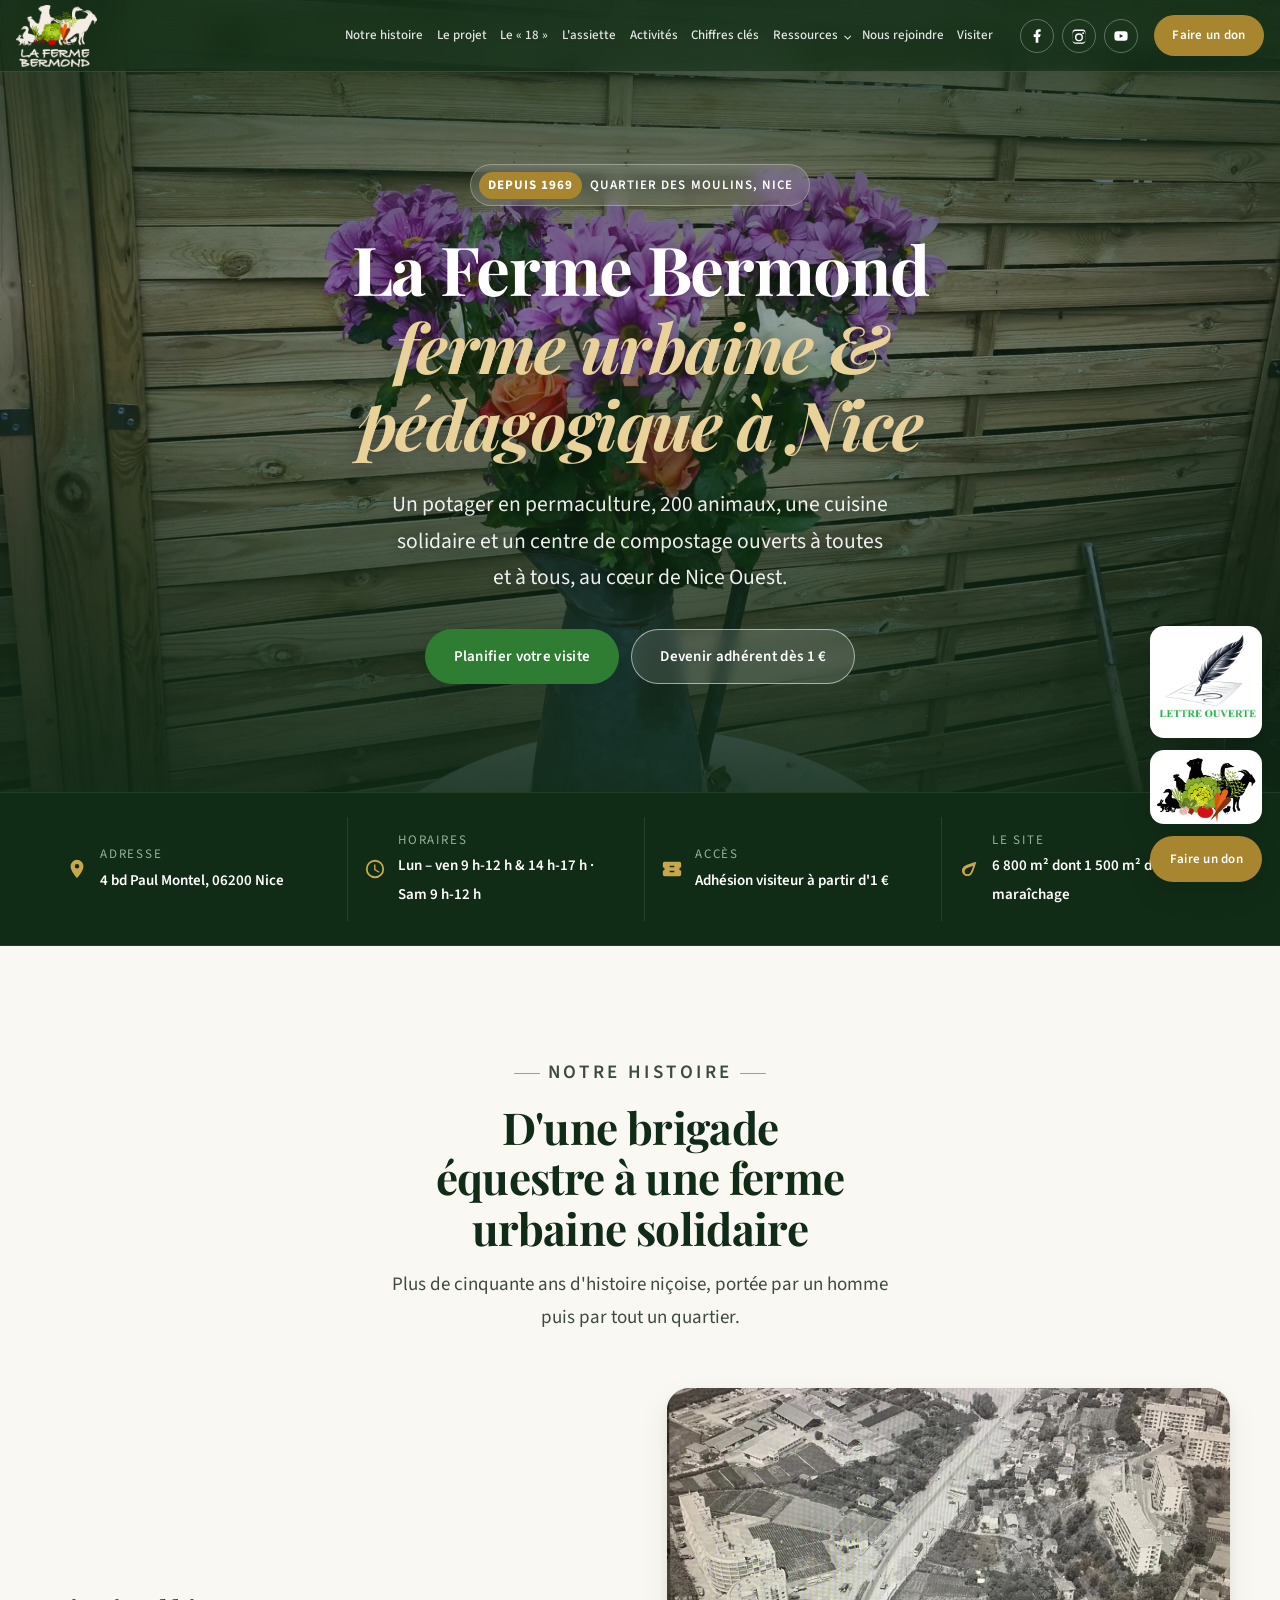
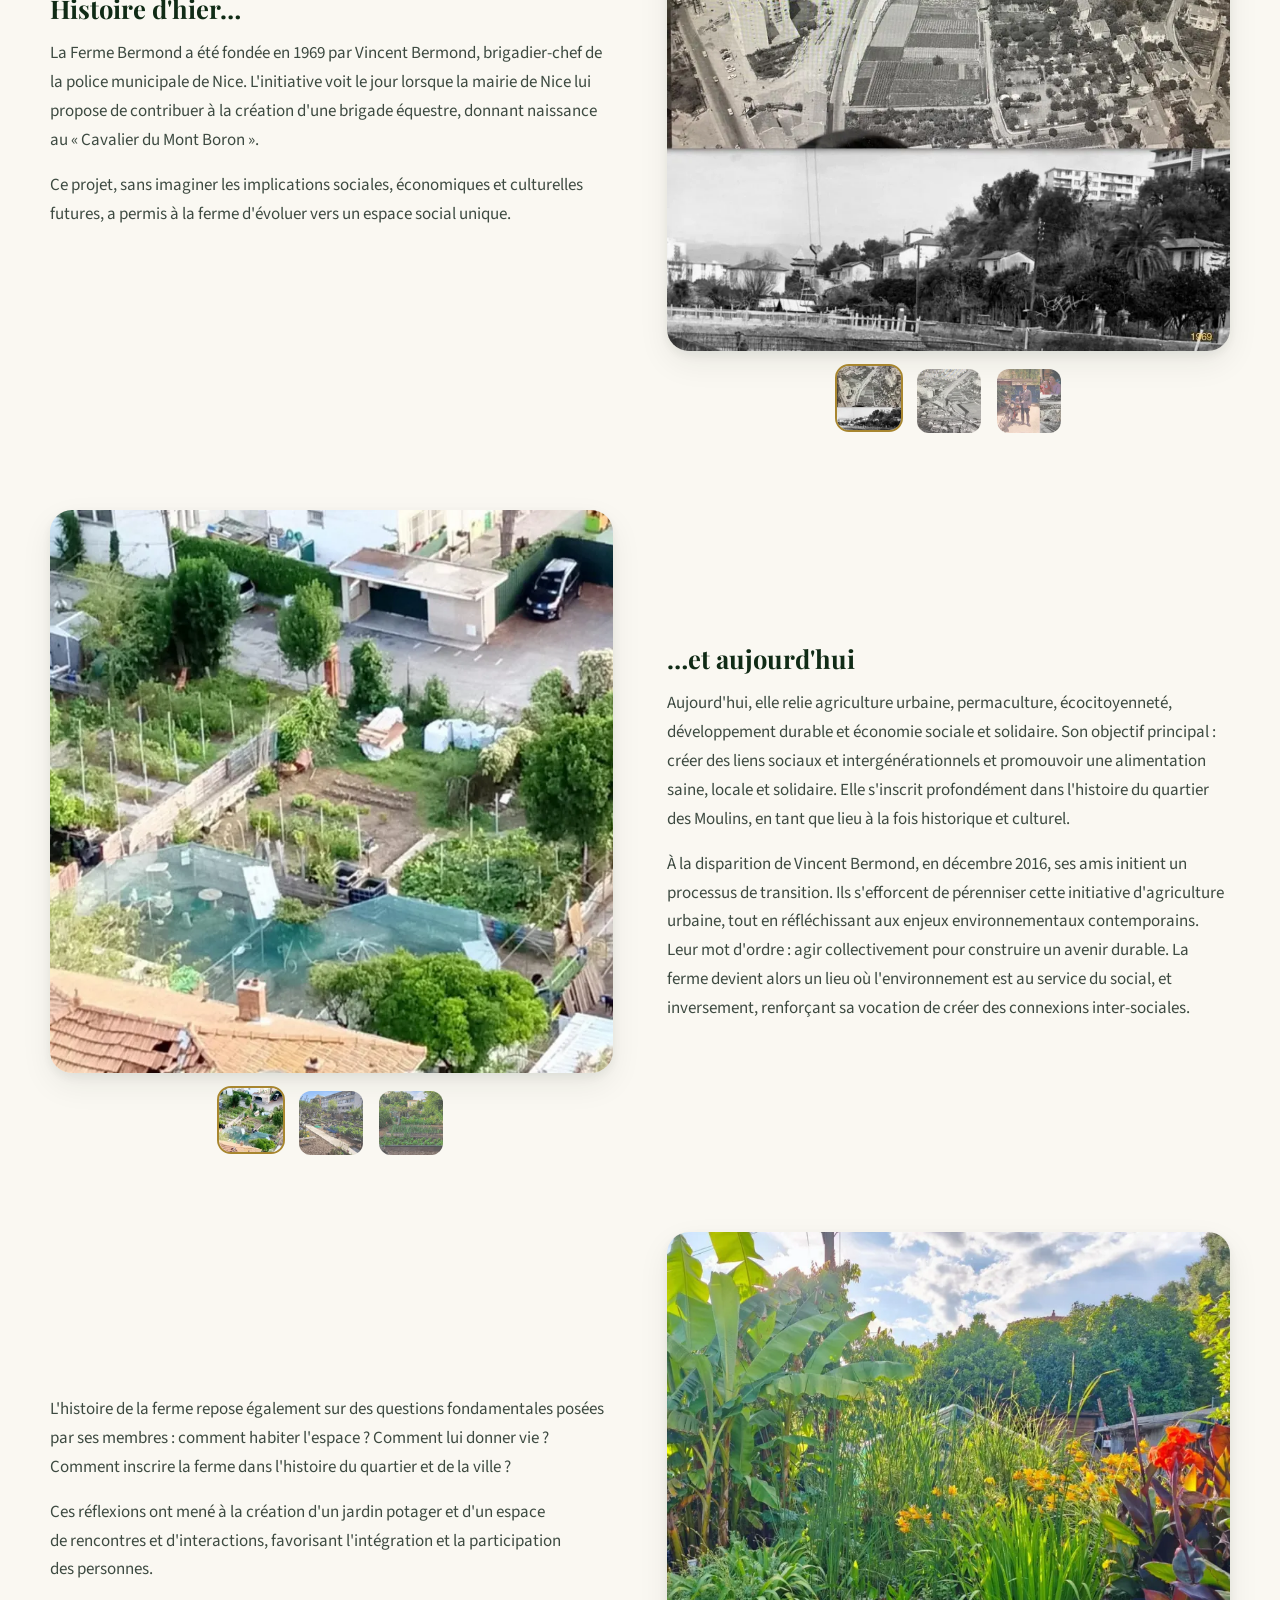
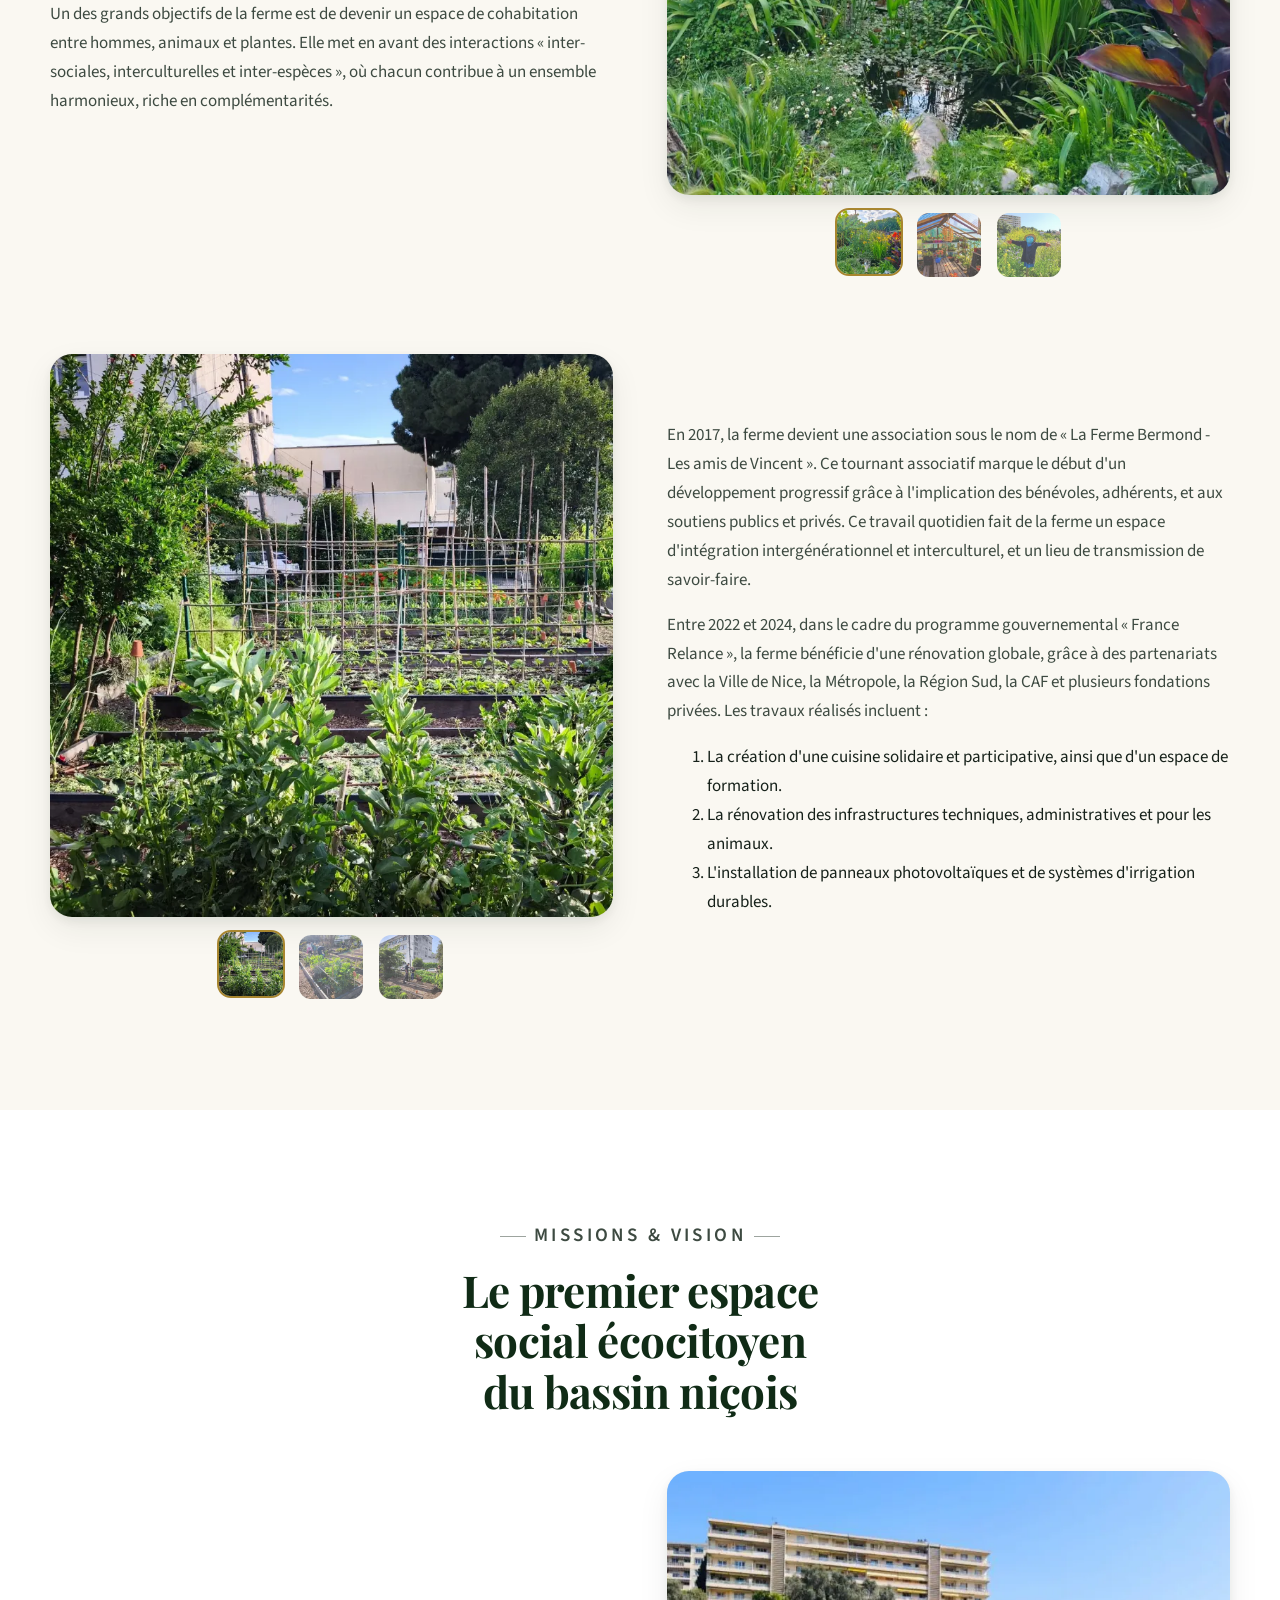
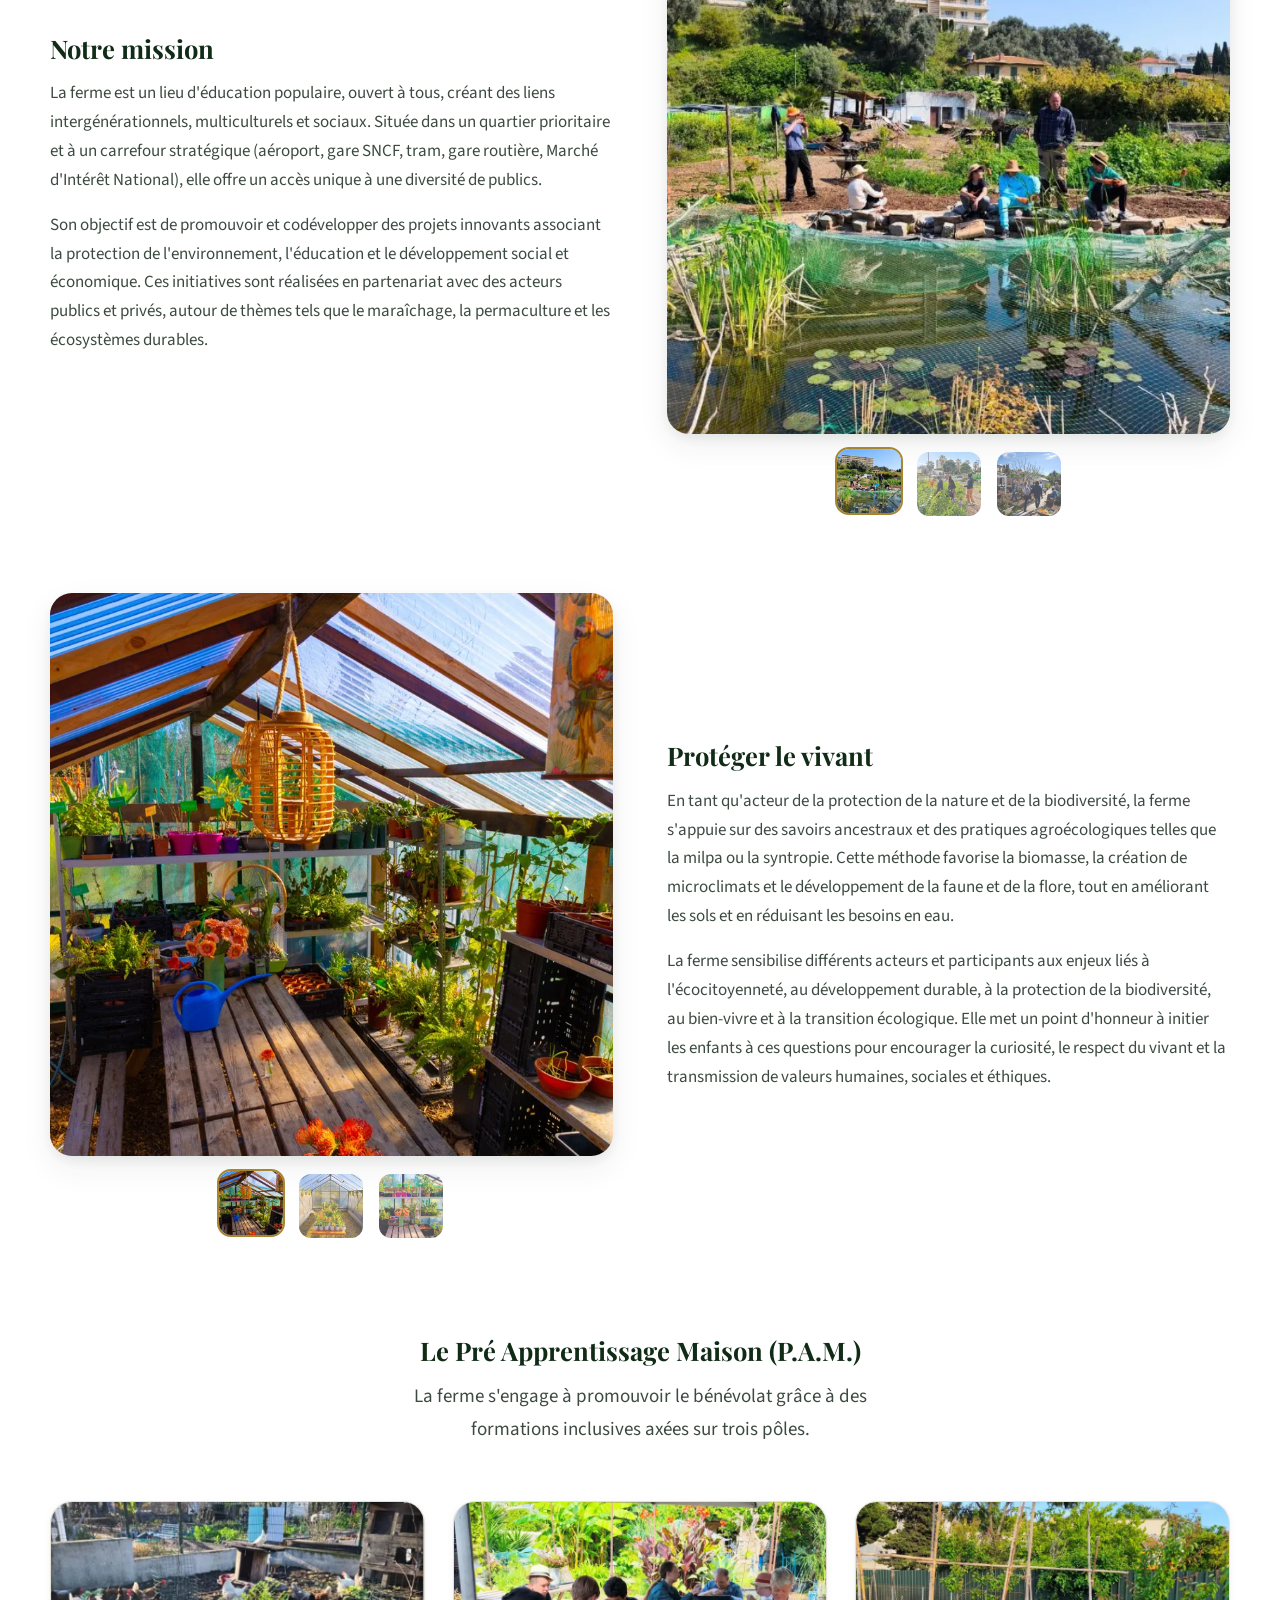
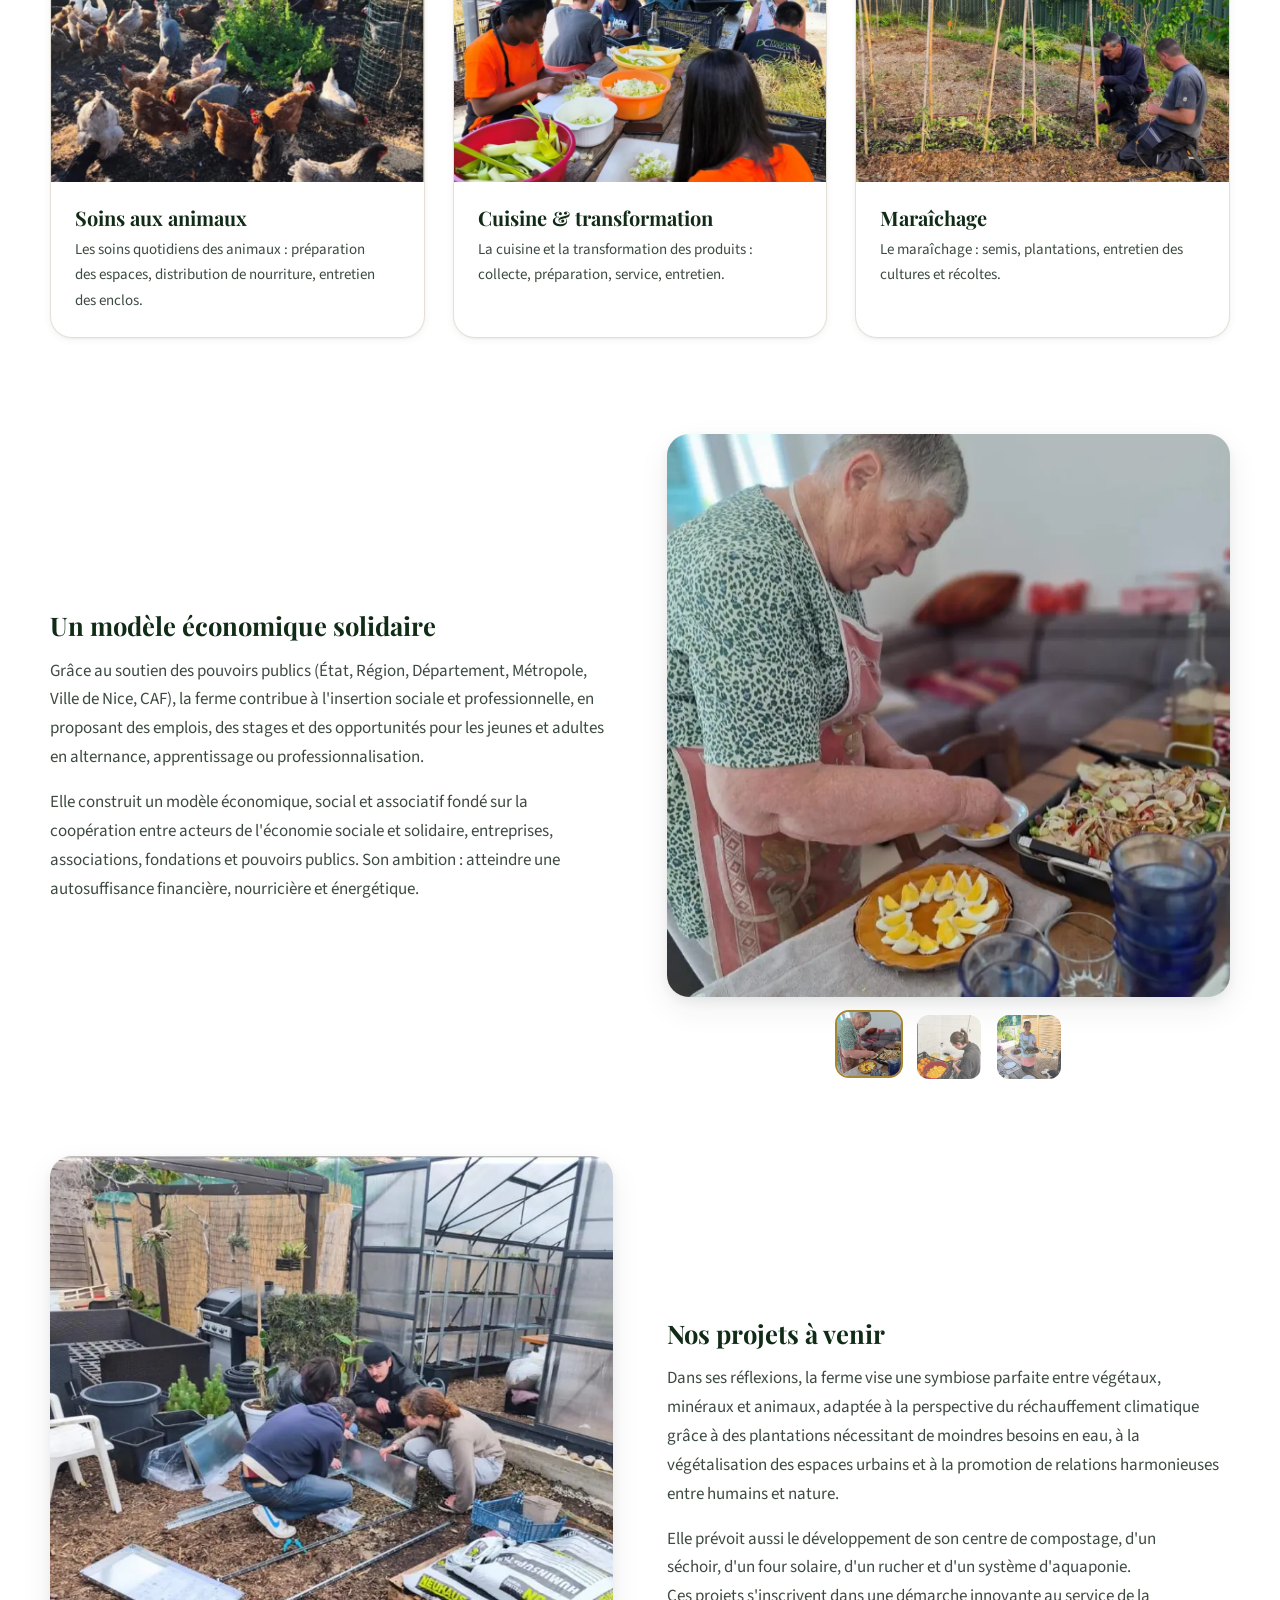
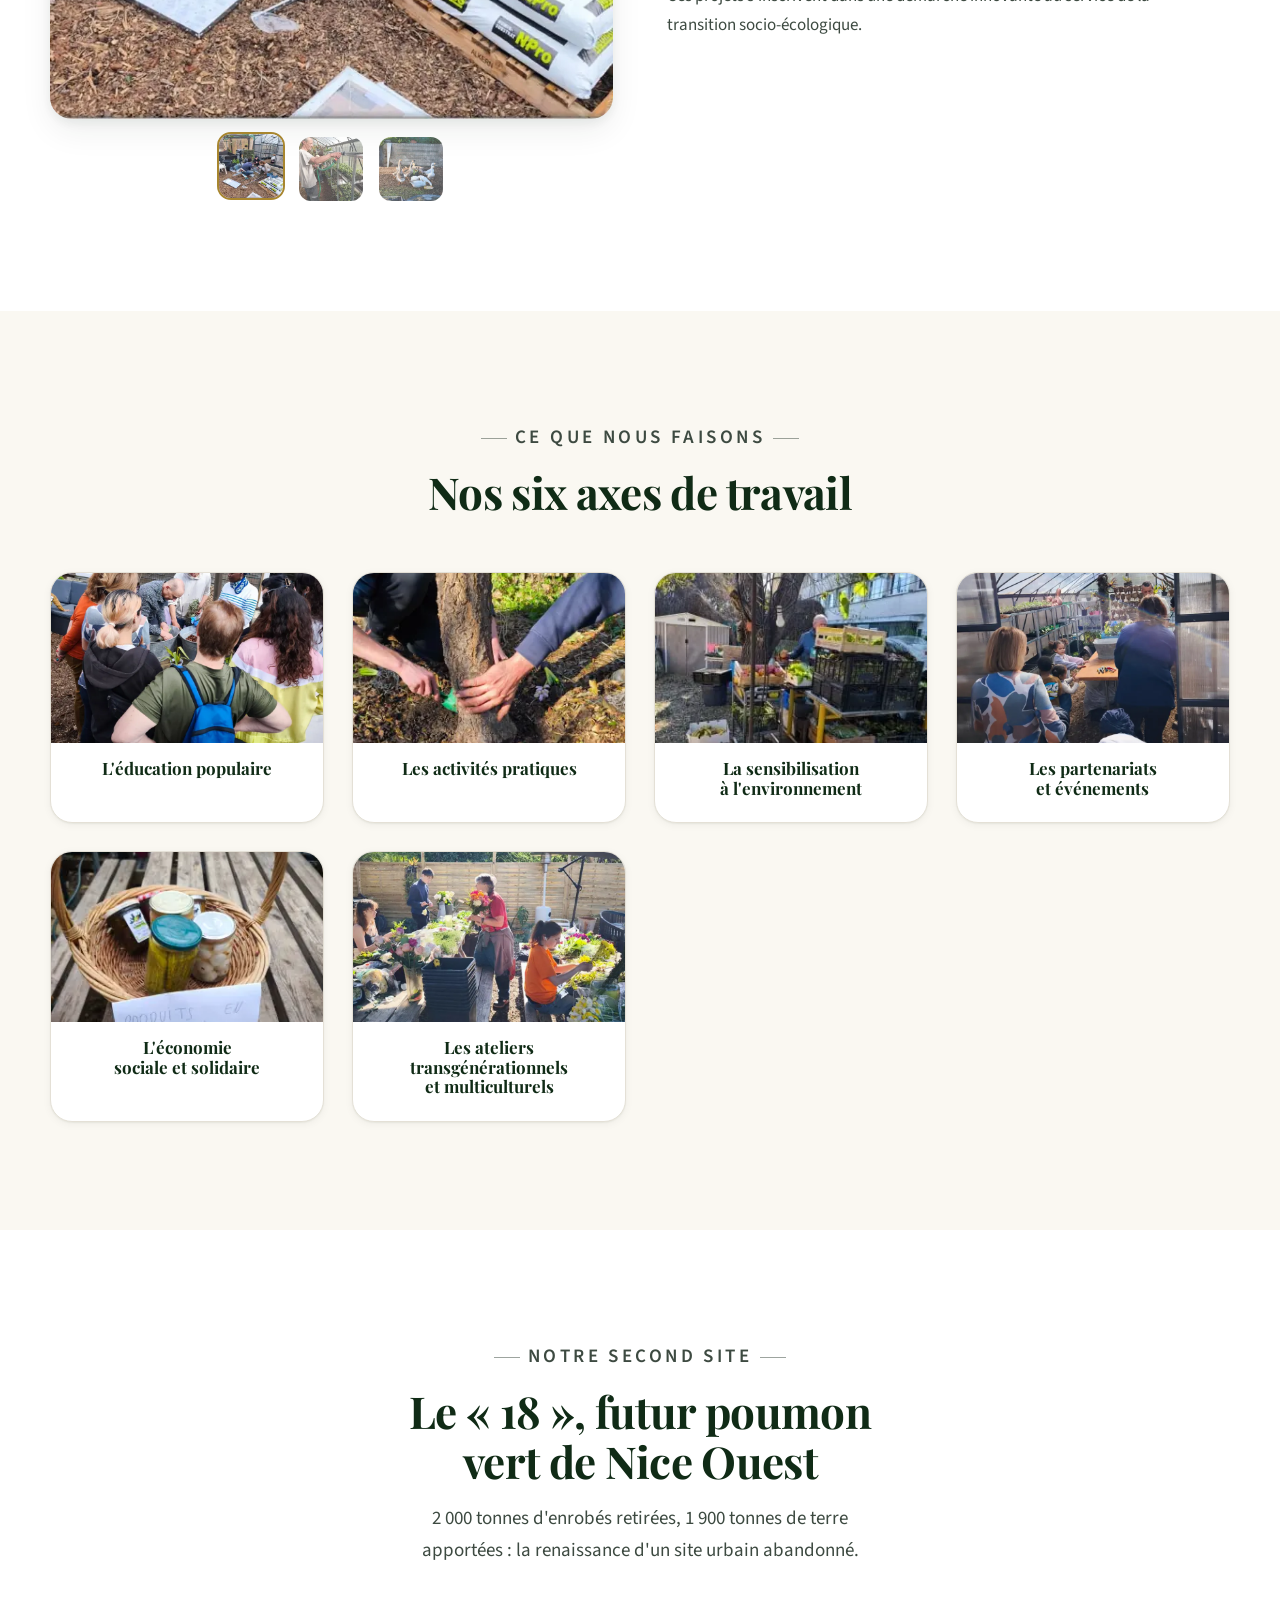
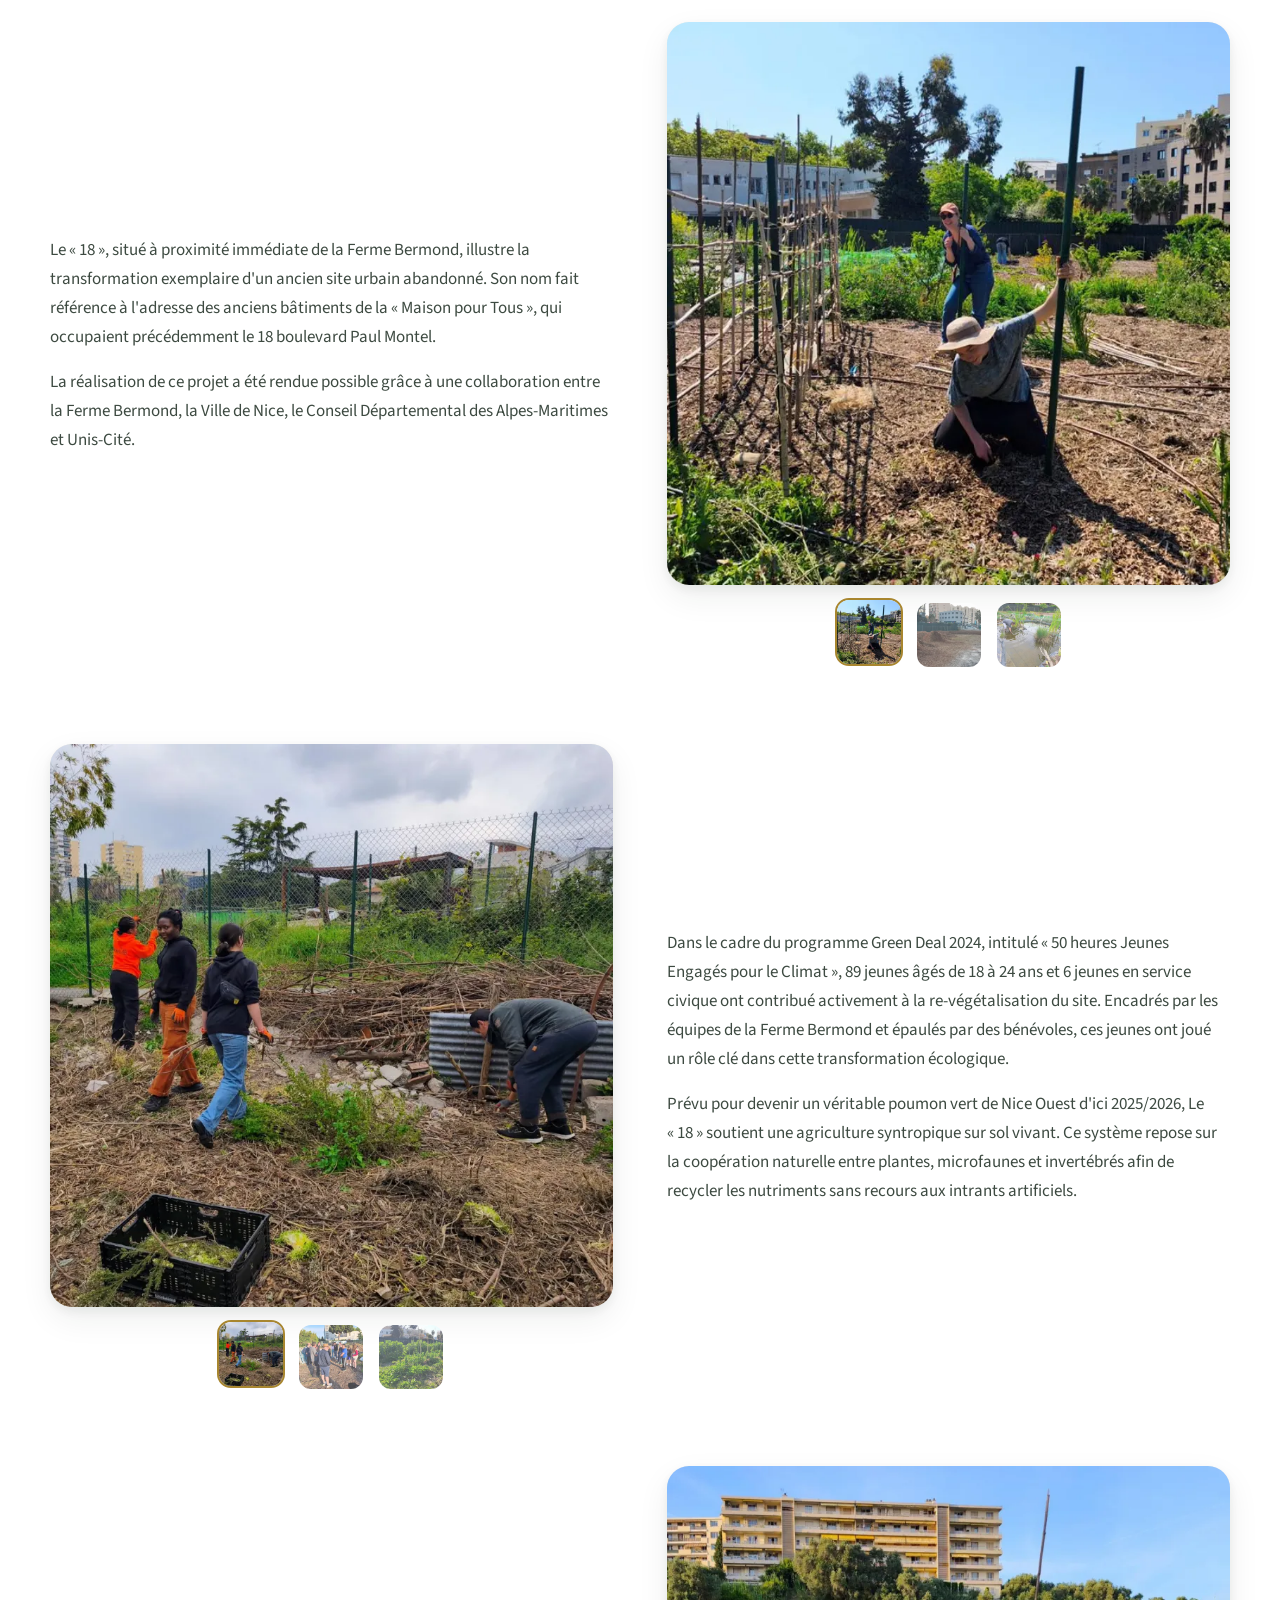
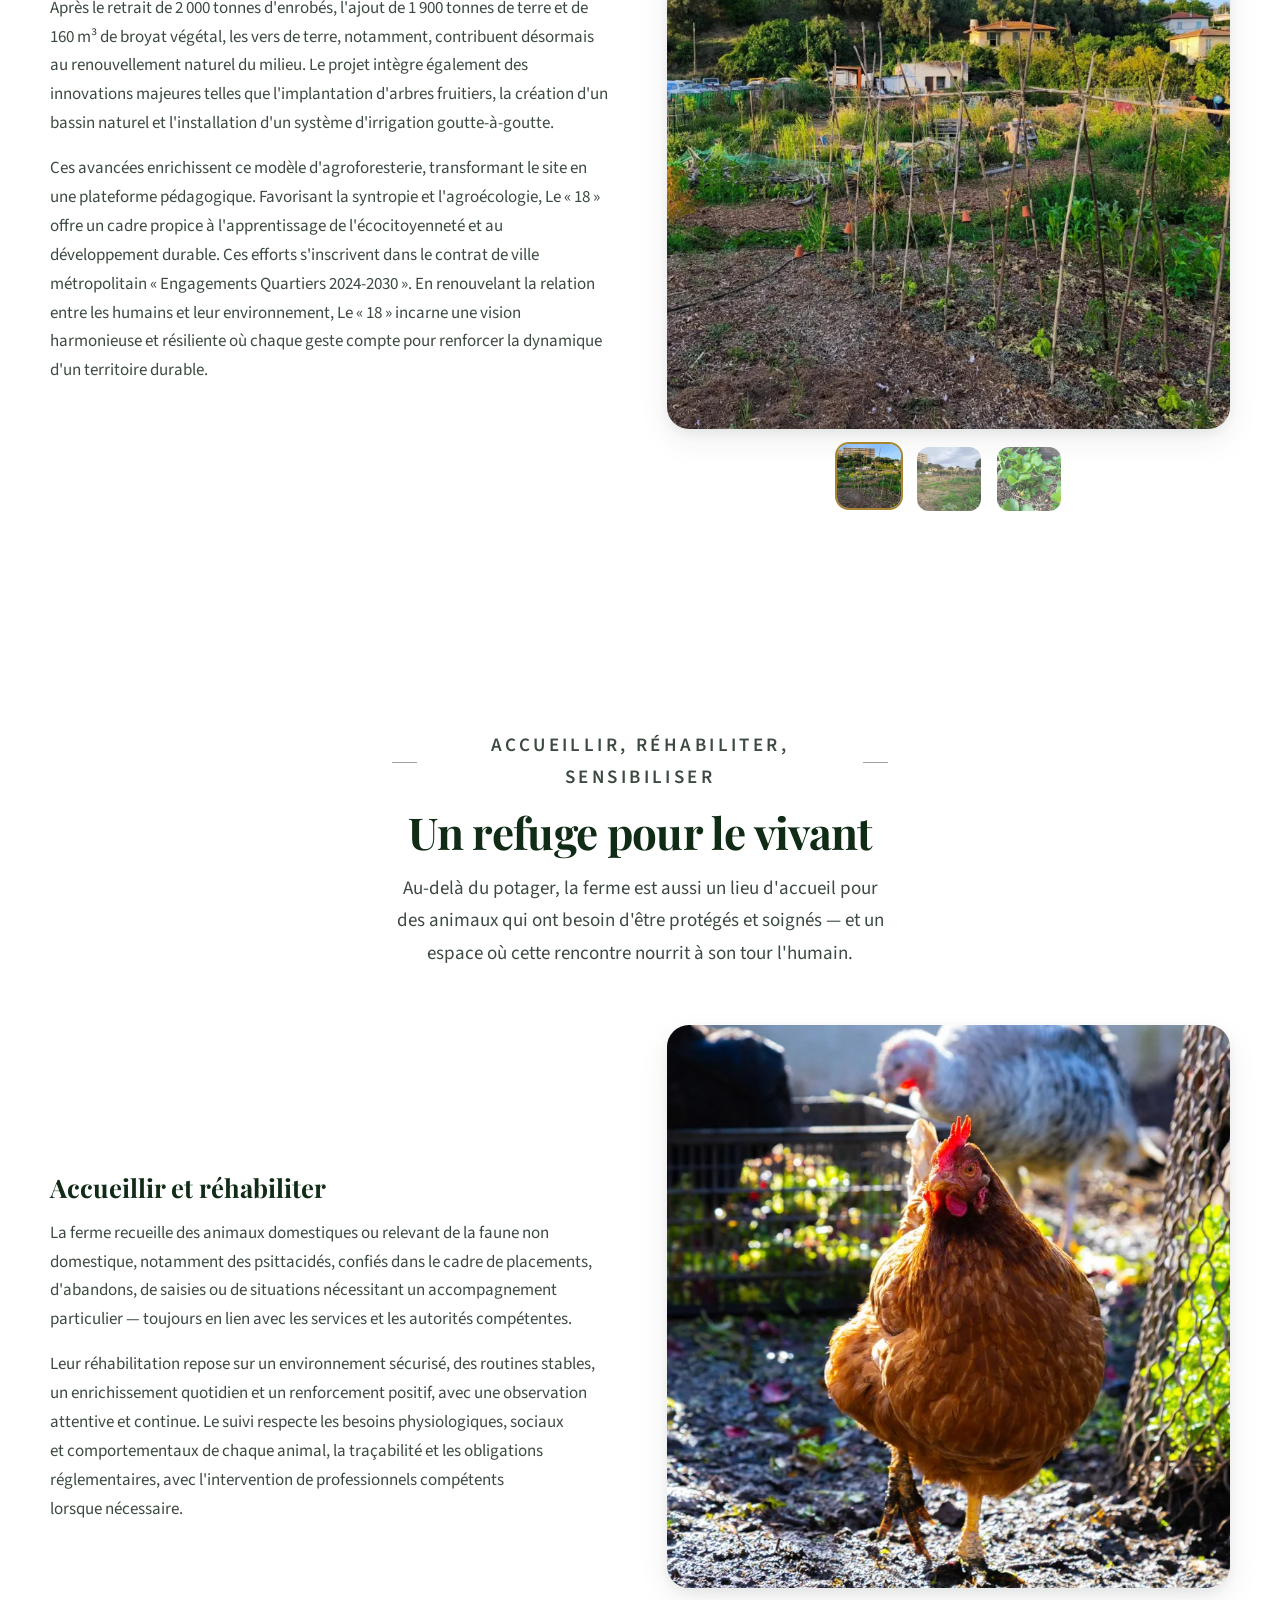
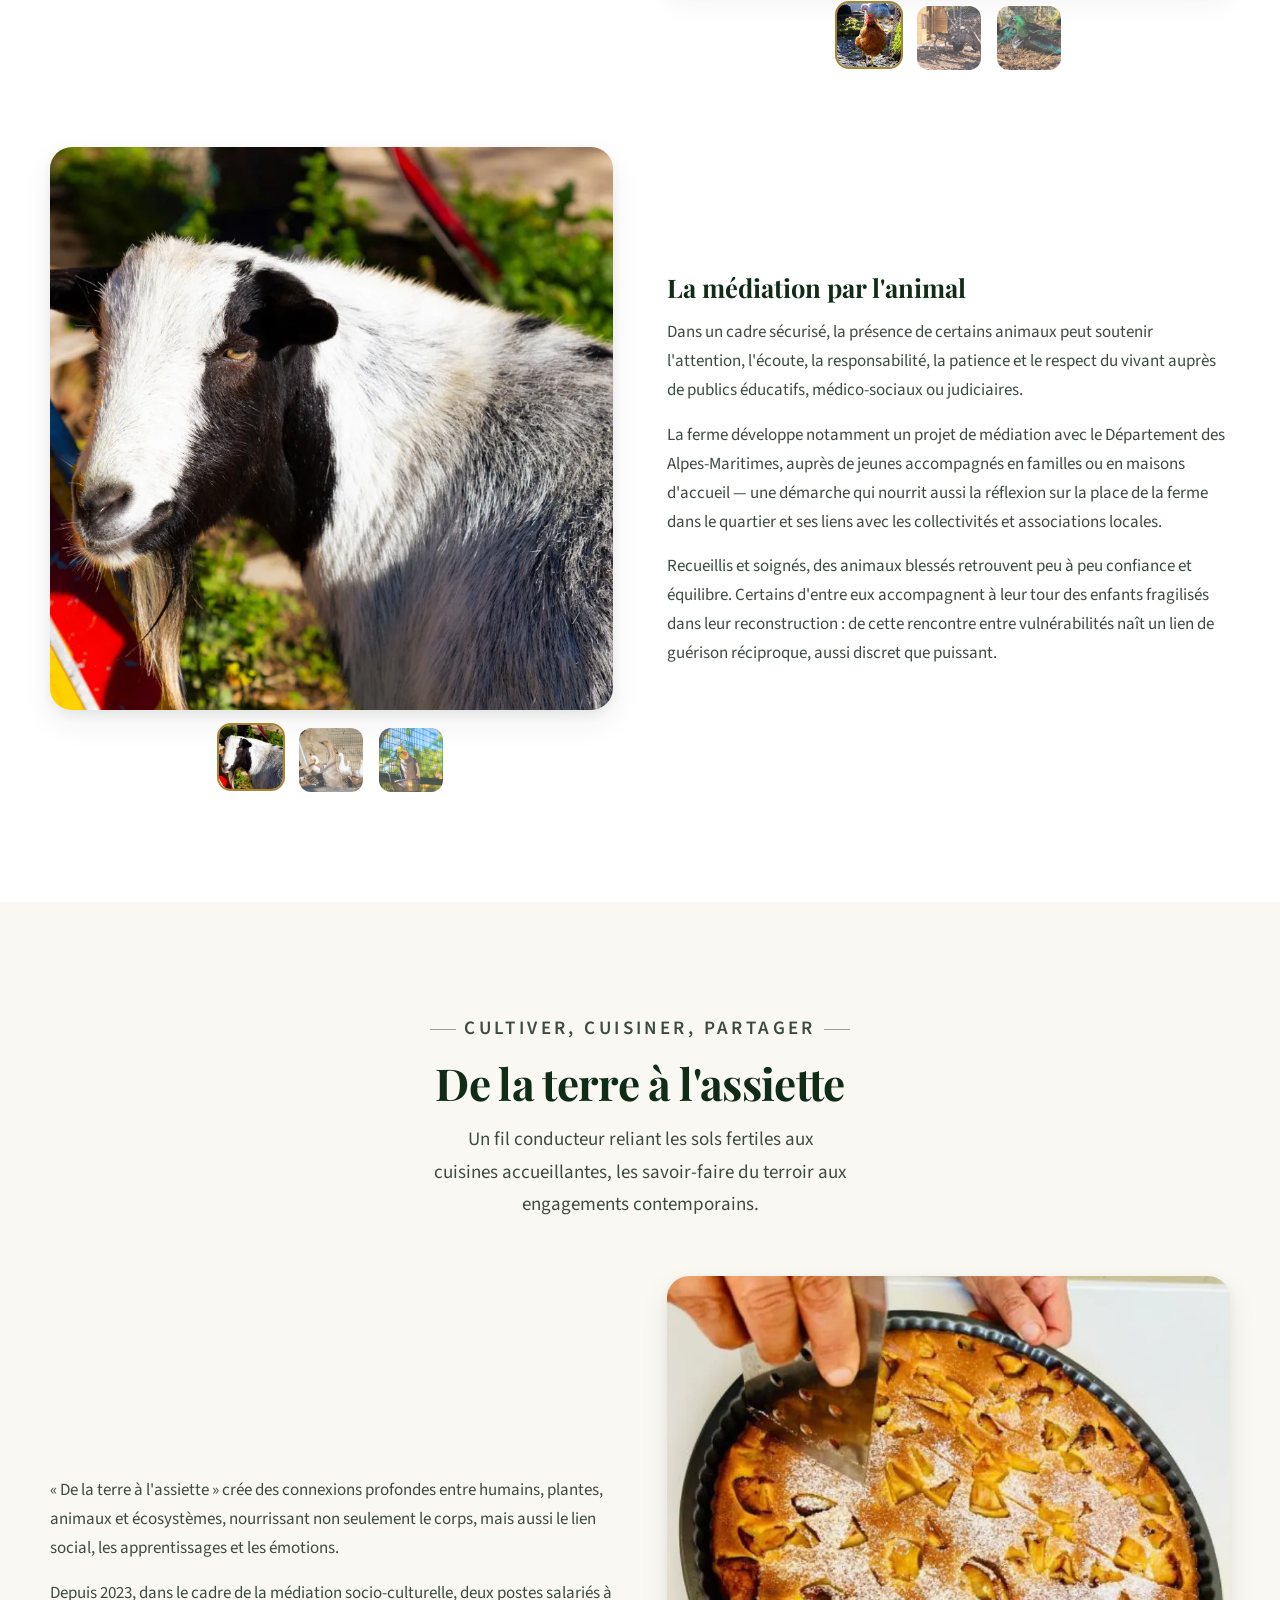
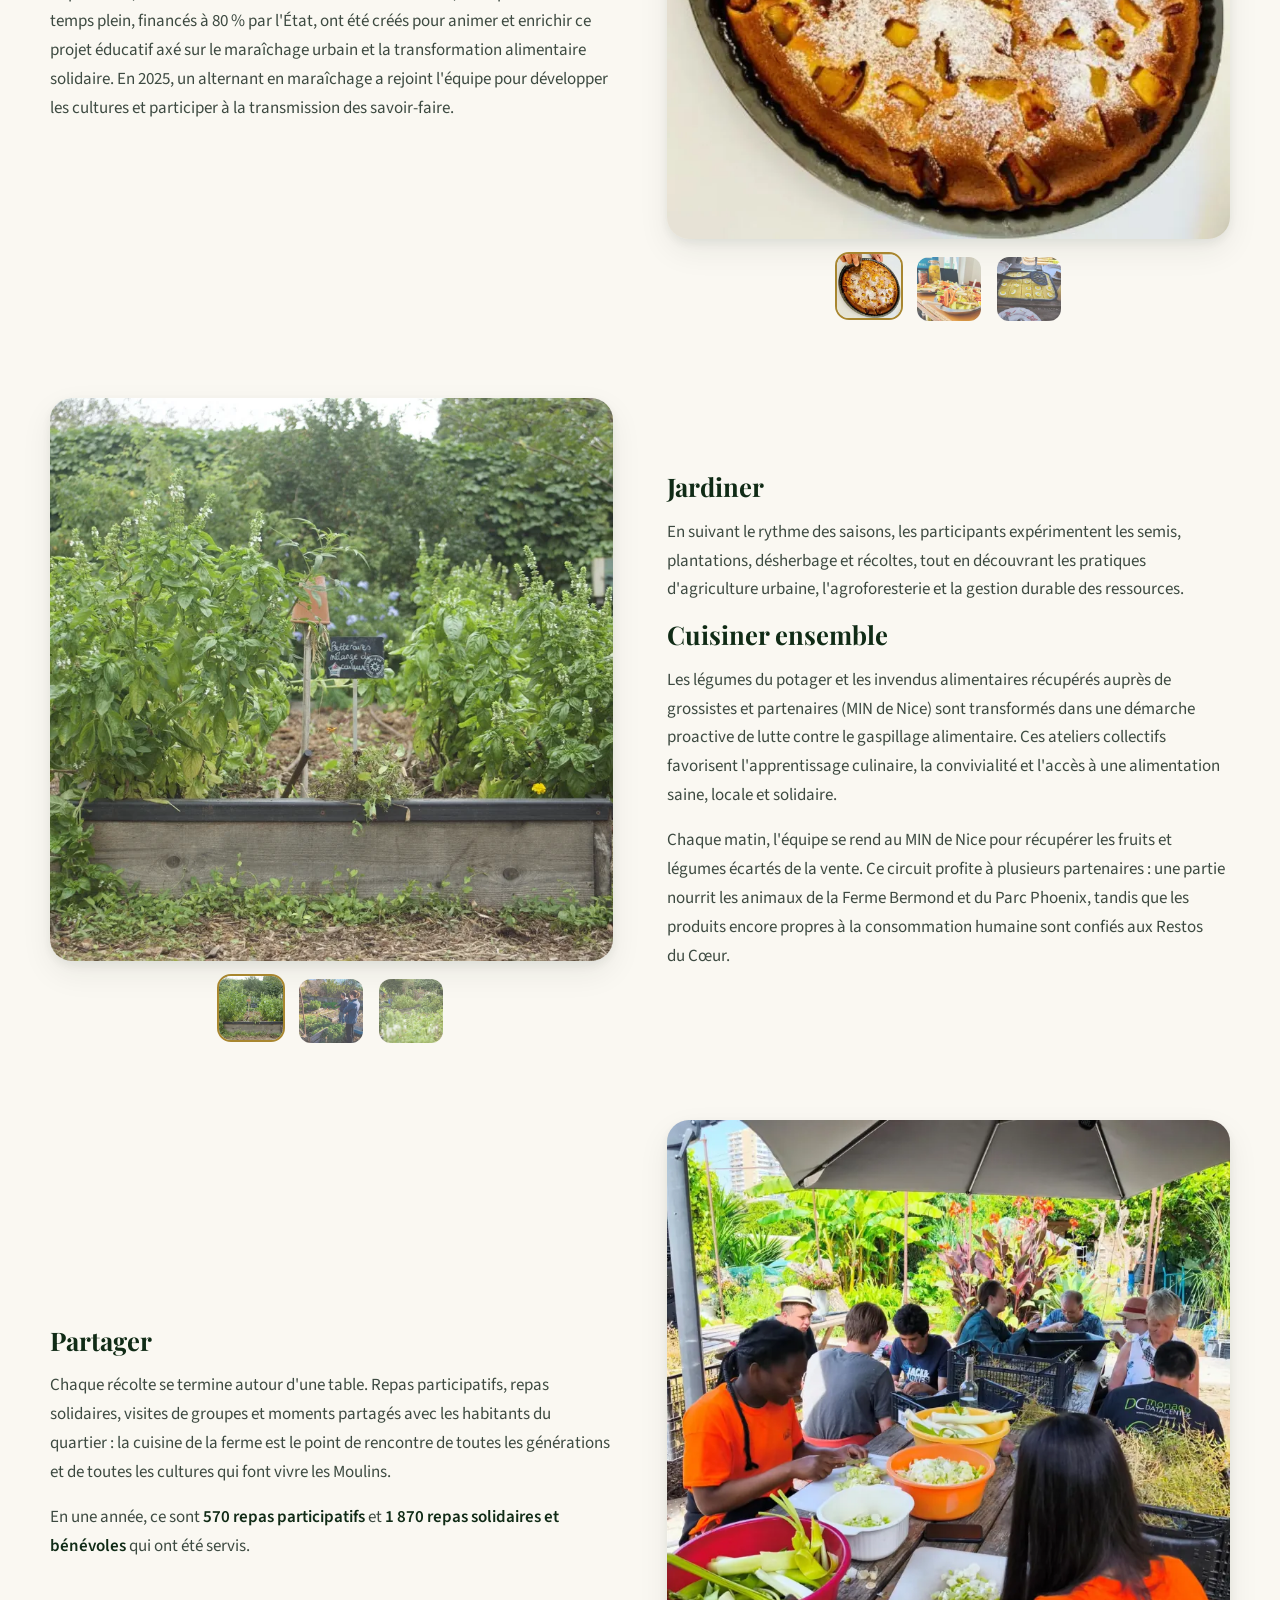
==== commit 88908c60: "Remet le logo complet (transparent) dans le header Remplace la combinaison icône + texte par le logo" ====
--- a/index.html
+++ b/index.html
@@ -177,17 +177,13 @@
         <symbol id="i-leaf" viewBox="0 0 24 24"><path d="M6.05 17.95c-2.34-2.34-2.34-6.14 0-8.49C8.4 7.12 20 4 20 4s-3.12 11.6-5.46 13.95c-2.35 2.34-6.15 2.34-8.49 0m1.41-1.41c1.56 1.56 4.1 1.56 5.66 0C14.5 15.15 16.4 8.6 16.4 8.6S9.85 10.5 8.46 11.88c-1.56 1.56-1.56 4.1 0 5.66"/></symbol>
         <symbol id="i-mail" viewBox="0 0 24 24"><path d="M4 4h16a2 2 0 0 1 2 2v12a2 2 0 0 1-2 2H4a2 2 0 0 1-2-2V6a2 2 0 0 1 2-2m16 3.24-7.4 5.55a1 1 0 0 1-1.2 0L4 7.24V18h16zM4.5 6l7.5 5.63L19.5 6z"/></symbol>
         <symbol id="i-download" viewBox="0 0 24 24"><path d="M12 3a1 1 0 0 1 1 1v9.59l3.3-3.3a1 1 0 1 1 1.4 1.42l-5 5a1 1 0 0 1-1.4 0l-5-5a1 1 0 1 1 1.4-1.42l3.3 3.3V4a1 1 0 0 1 1-1M5 19a1 1 0 1 0 0 2h14a1 1 0 1 0 0-2z"/></symbol>
-        <symbol id="i-file-pdf" viewBox="0 0 24 24"><path d="M6 2h8l5 5v13a2 2 0 0 1-2 2H6a2 2 0 0 1-2-2V4a2 2 0 0 1 2-2m7.5 1.5V8H18zM7.6 13.2h1.35c.9 0 1.55.6 1.55 1.45s-.65 1.45-1.55 1.45h-.5v1.4H7.6zm.85 1.9c.35 0 .55-.18.55-.45s-.2-.45-.55-.45h-.4v.9zm2.25-1.9h1.3c1.15 0 1.9.78 1.9 2.03s-.75 2.27-1.9 2.27h-1.3zm.85 3.5h.35c.6 0 .95-.45.95-1.47s-.35-1.23-.95-1.23h-.35zm2.9-3.5h2.3v.8h-1.45v.85h1.3v.78h-1.3v1.87h-.85z"/></symbol>
+        <symbol id="i-file-pdf" viewBox="0 0 24 24"><path d="M6 2a2 2 0 0 0-2 2v16a2 2 0 0 0 2 2h12a2 2 0 0 0 2-2V8l-6-6zm7 7V3.5L18.5 9z"/></symbol>
     </svg>
 
     <header class="site-header" id="siteHeader">
         <div class="site-header__inner">
             <a class="brand" href="#accueil" aria-label="La Ferme Bermond — retour en haut de page">
-                <img src="images/logo-icon.webp" width="353" height="236" alt="" fetchpriority="high">
-                <span class="brand__wordmark">
-                    <span class="brand__line1">La Ferme</span>
-                    <span class="brand__line2">Bermond</span>
-                </span>
+                <img src="images/logo-header.webp" width="1588" height="1223" alt="La Ferme Bermond" fetchpriority="high">
             </a>
 
             <nav class="nav" id="mainNav" aria-label="Navigation principale">
--- a/styles.css
+++ b/styles.css
@@ -415,35 +415,12 @@
     flex: 0 0 auto;
     display: inline-flex;
     align-items: center;
-    gap: 0.65rem;
     text-decoration: none;
 }
 
 .brand img {
     width: auto;
-    height: 44px;
-}
-
-.brand__wordmark {
-    display: flex;
-    flex-direction: column;
-    line-height: 1.1;
-    font-family: var(--font-display);
-    white-space: nowrap;
-}
-
-.brand__line1 {
-    font-size: 0.7rem;
-    font-weight: 600;
-    letter-spacing: .12em;
-    text-transform: uppercase;
-    color: var(--gold-300);
-}
-
-.brand__line2 {
-    font-size: 1.3rem;
-    font-weight: 700;
-    color: #fff;
+    height: 62px;
 }
 
 .nav {
@@ -647,11 +624,7 @@
     }
 
     .brand img {
-        height: 40px;
-    }
-
-    .brand__line2 {
-        font-size: 1.15rem;
+        height: 52px;
     }
 }
 
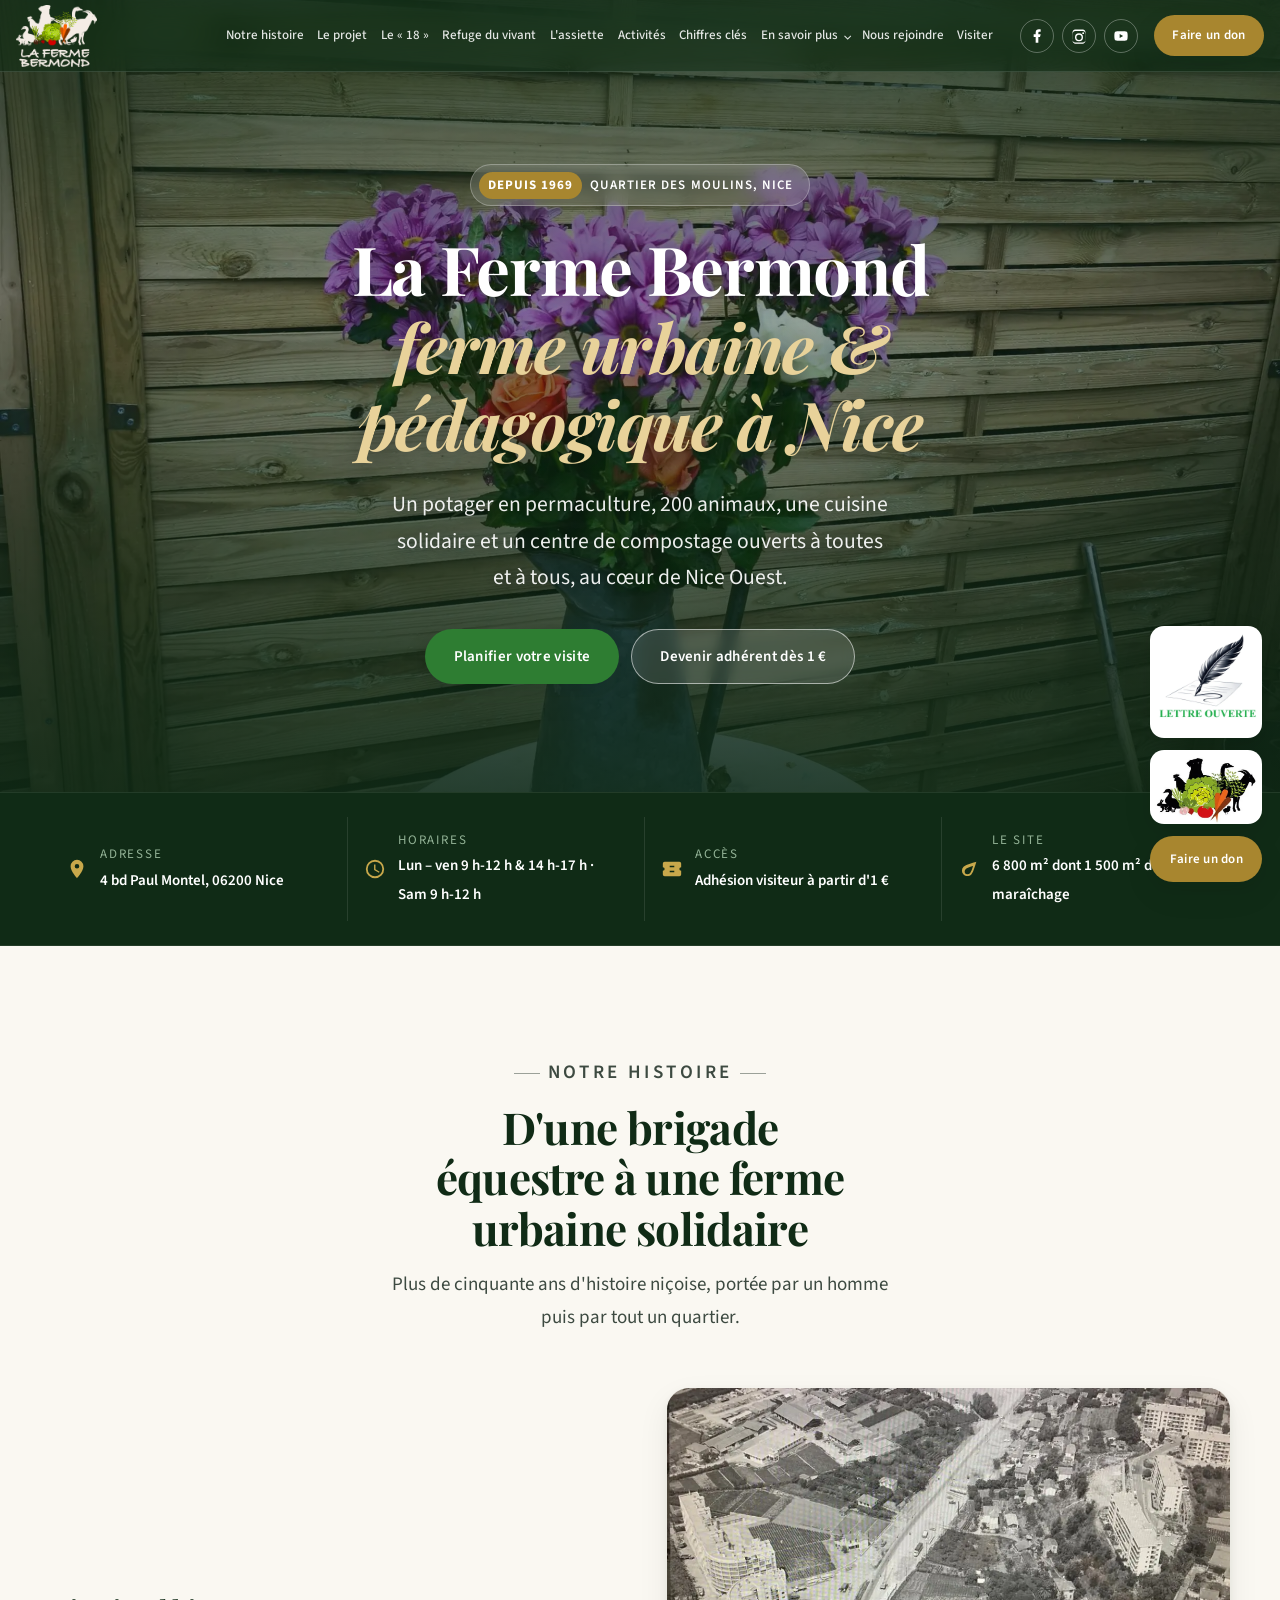
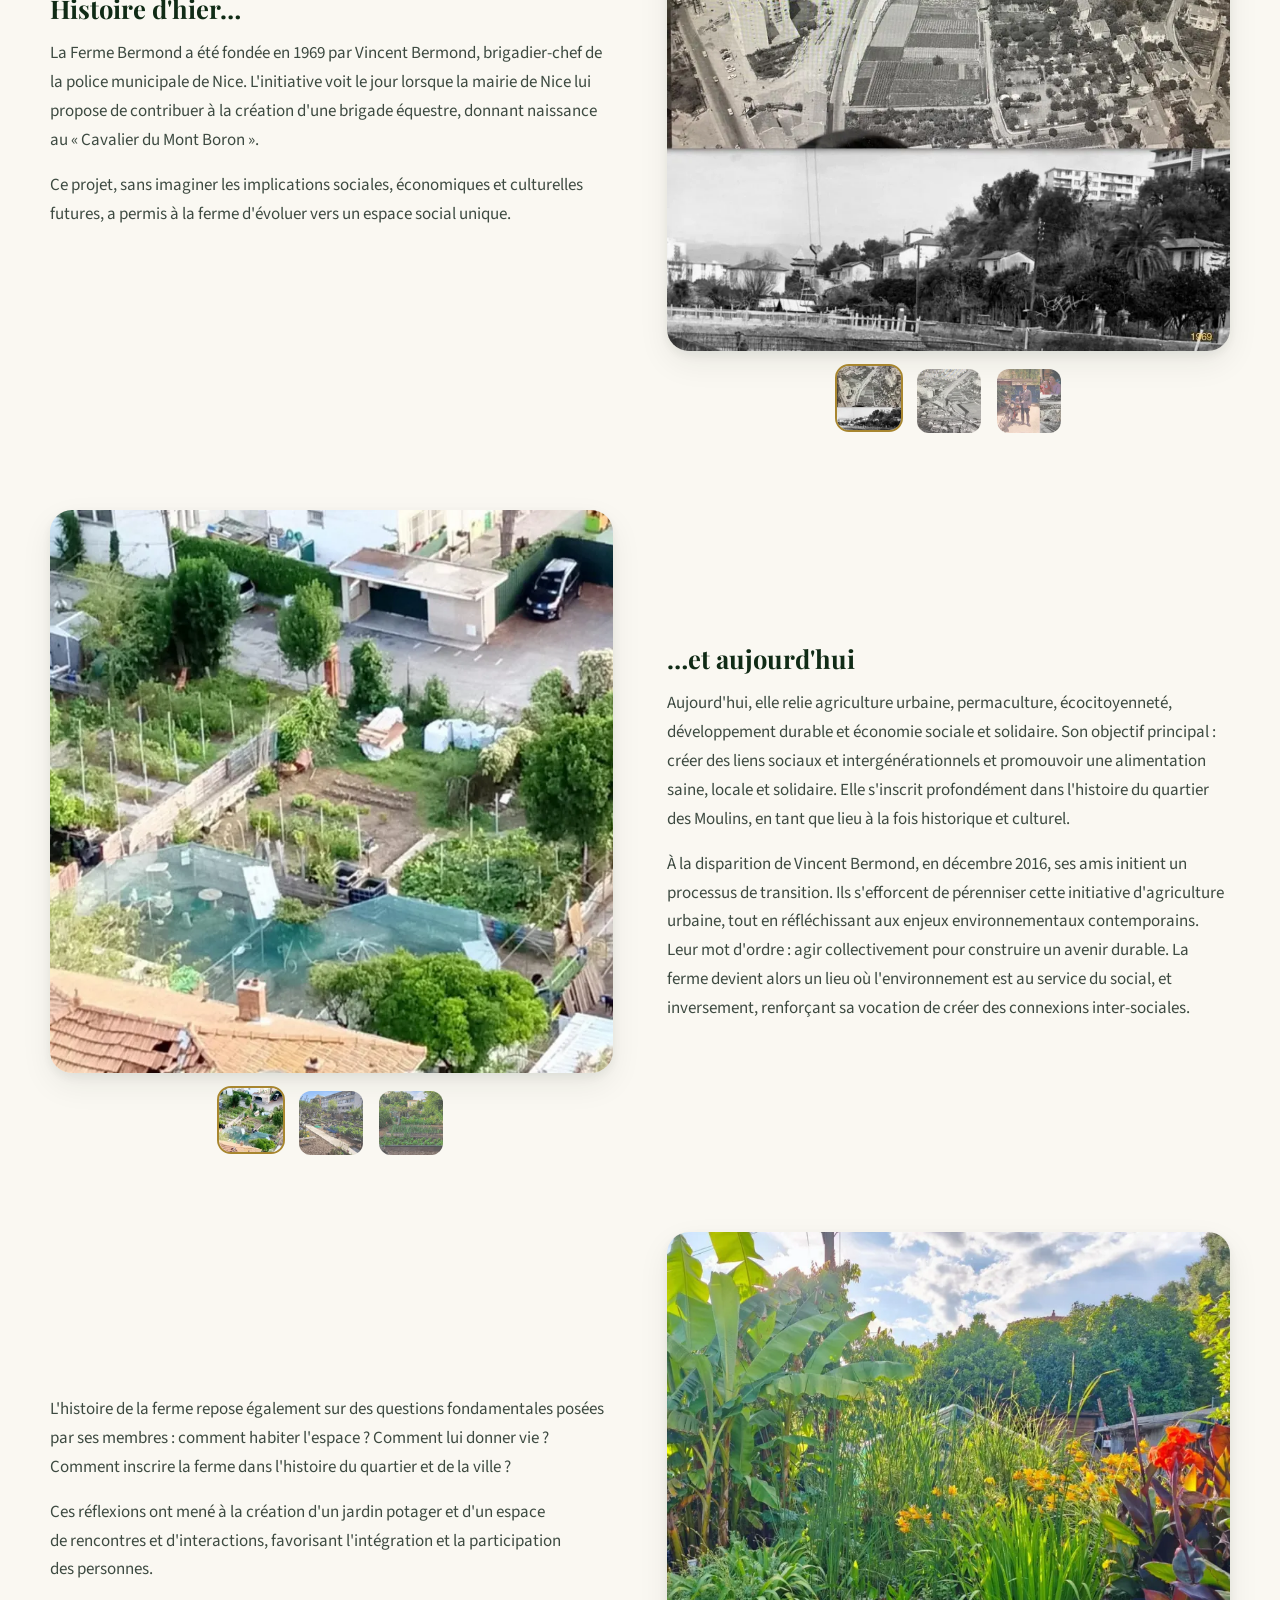
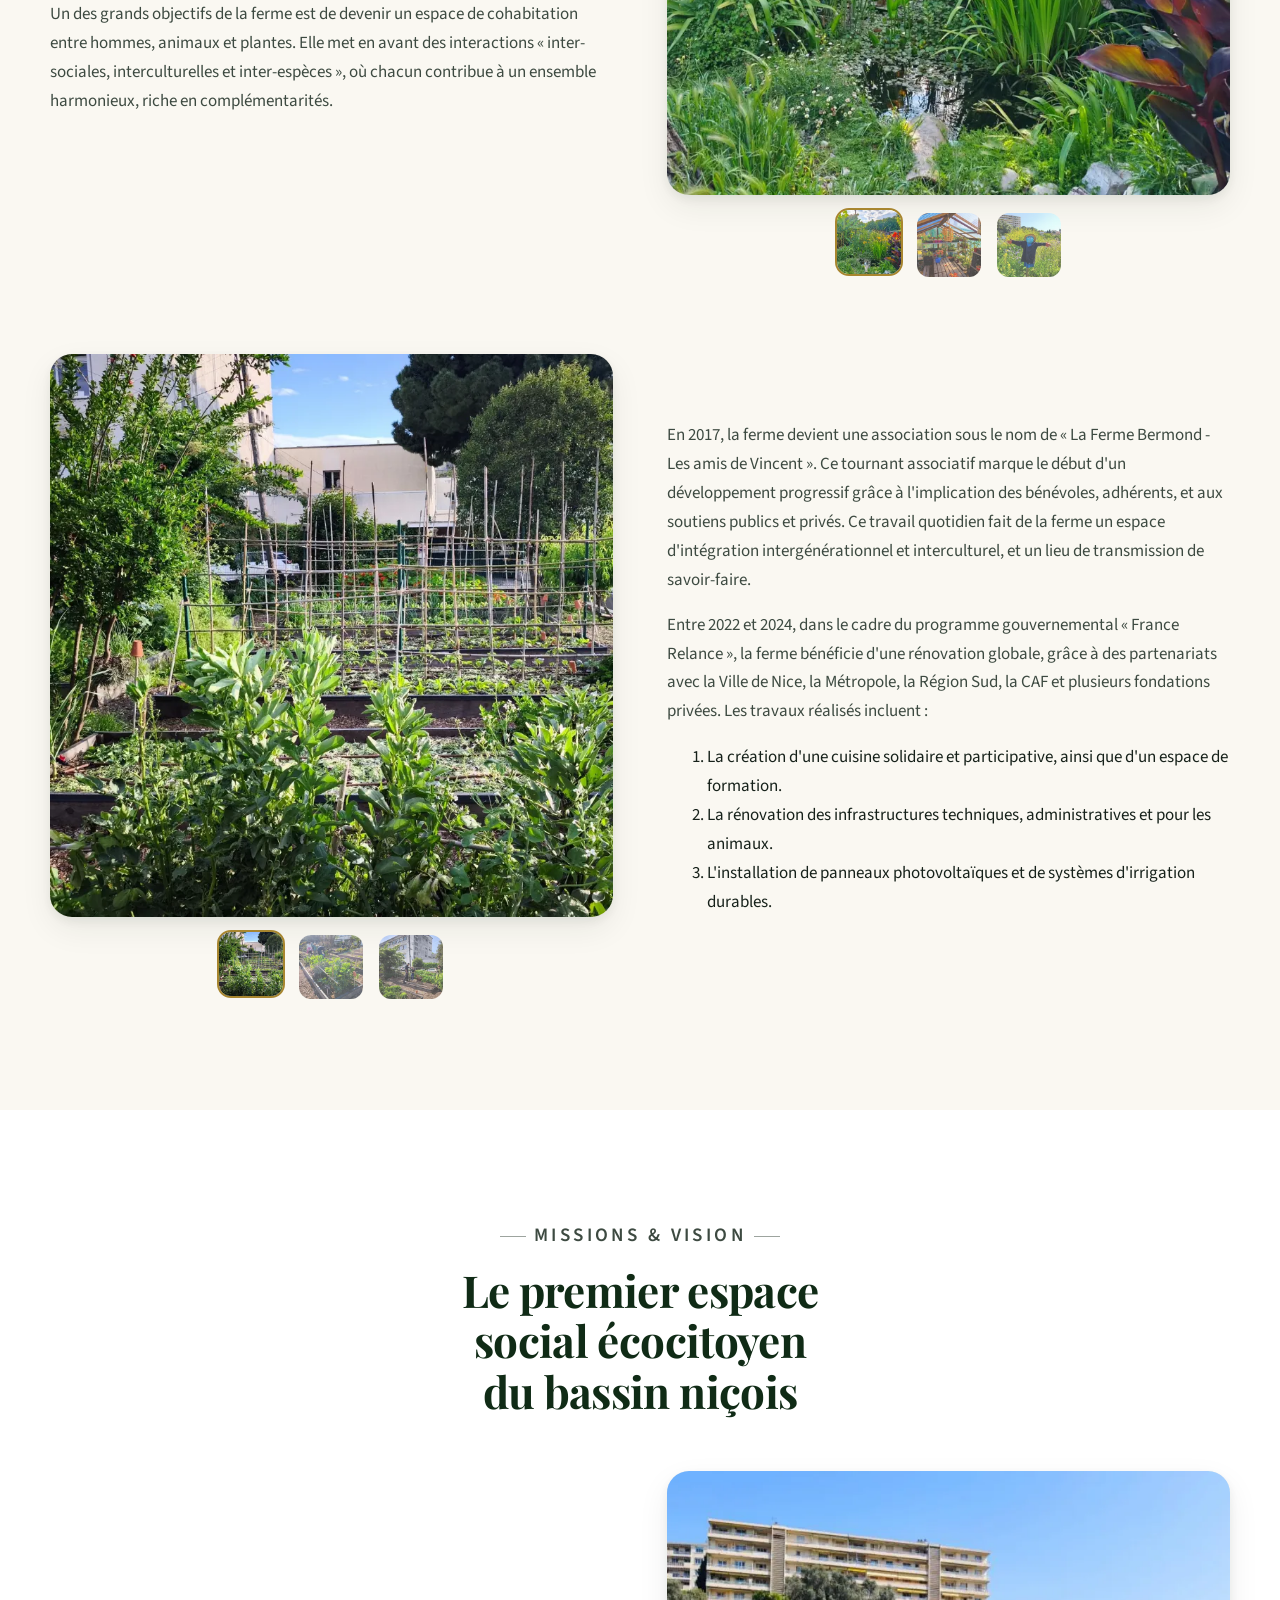
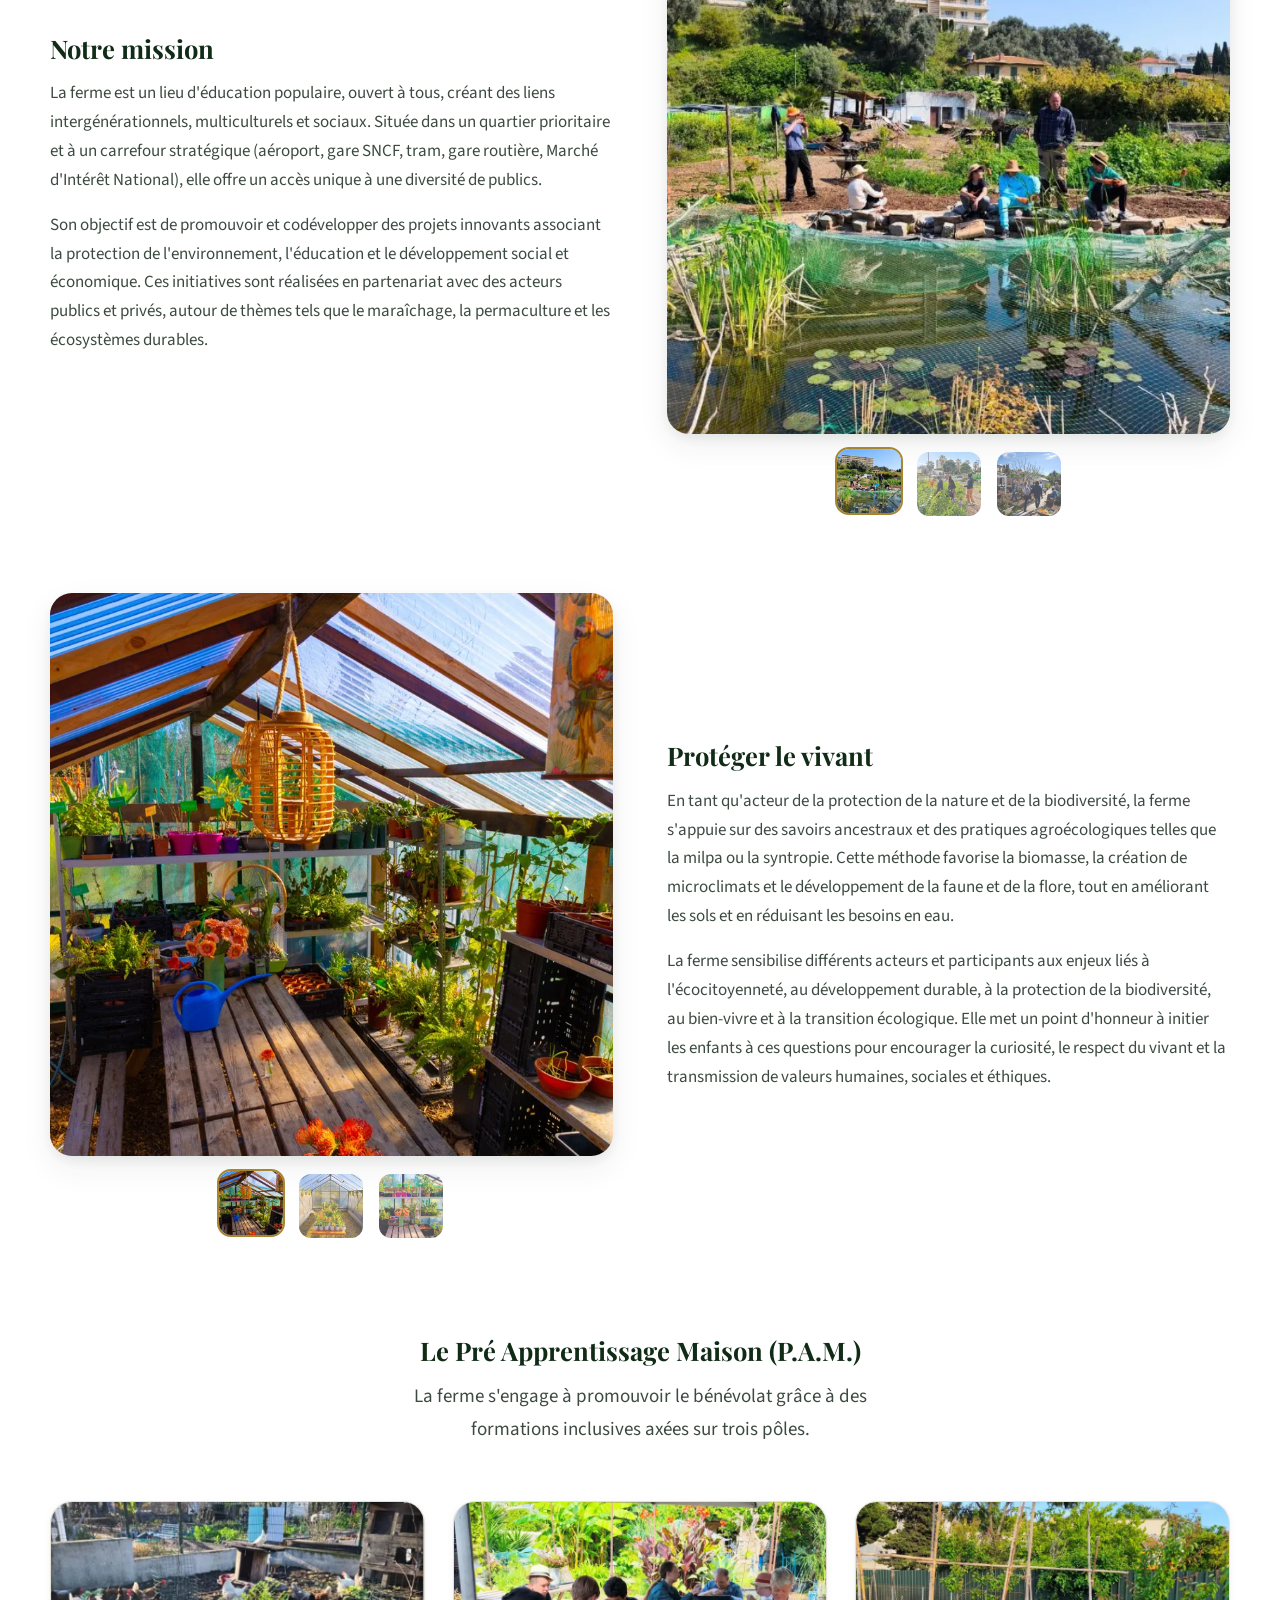
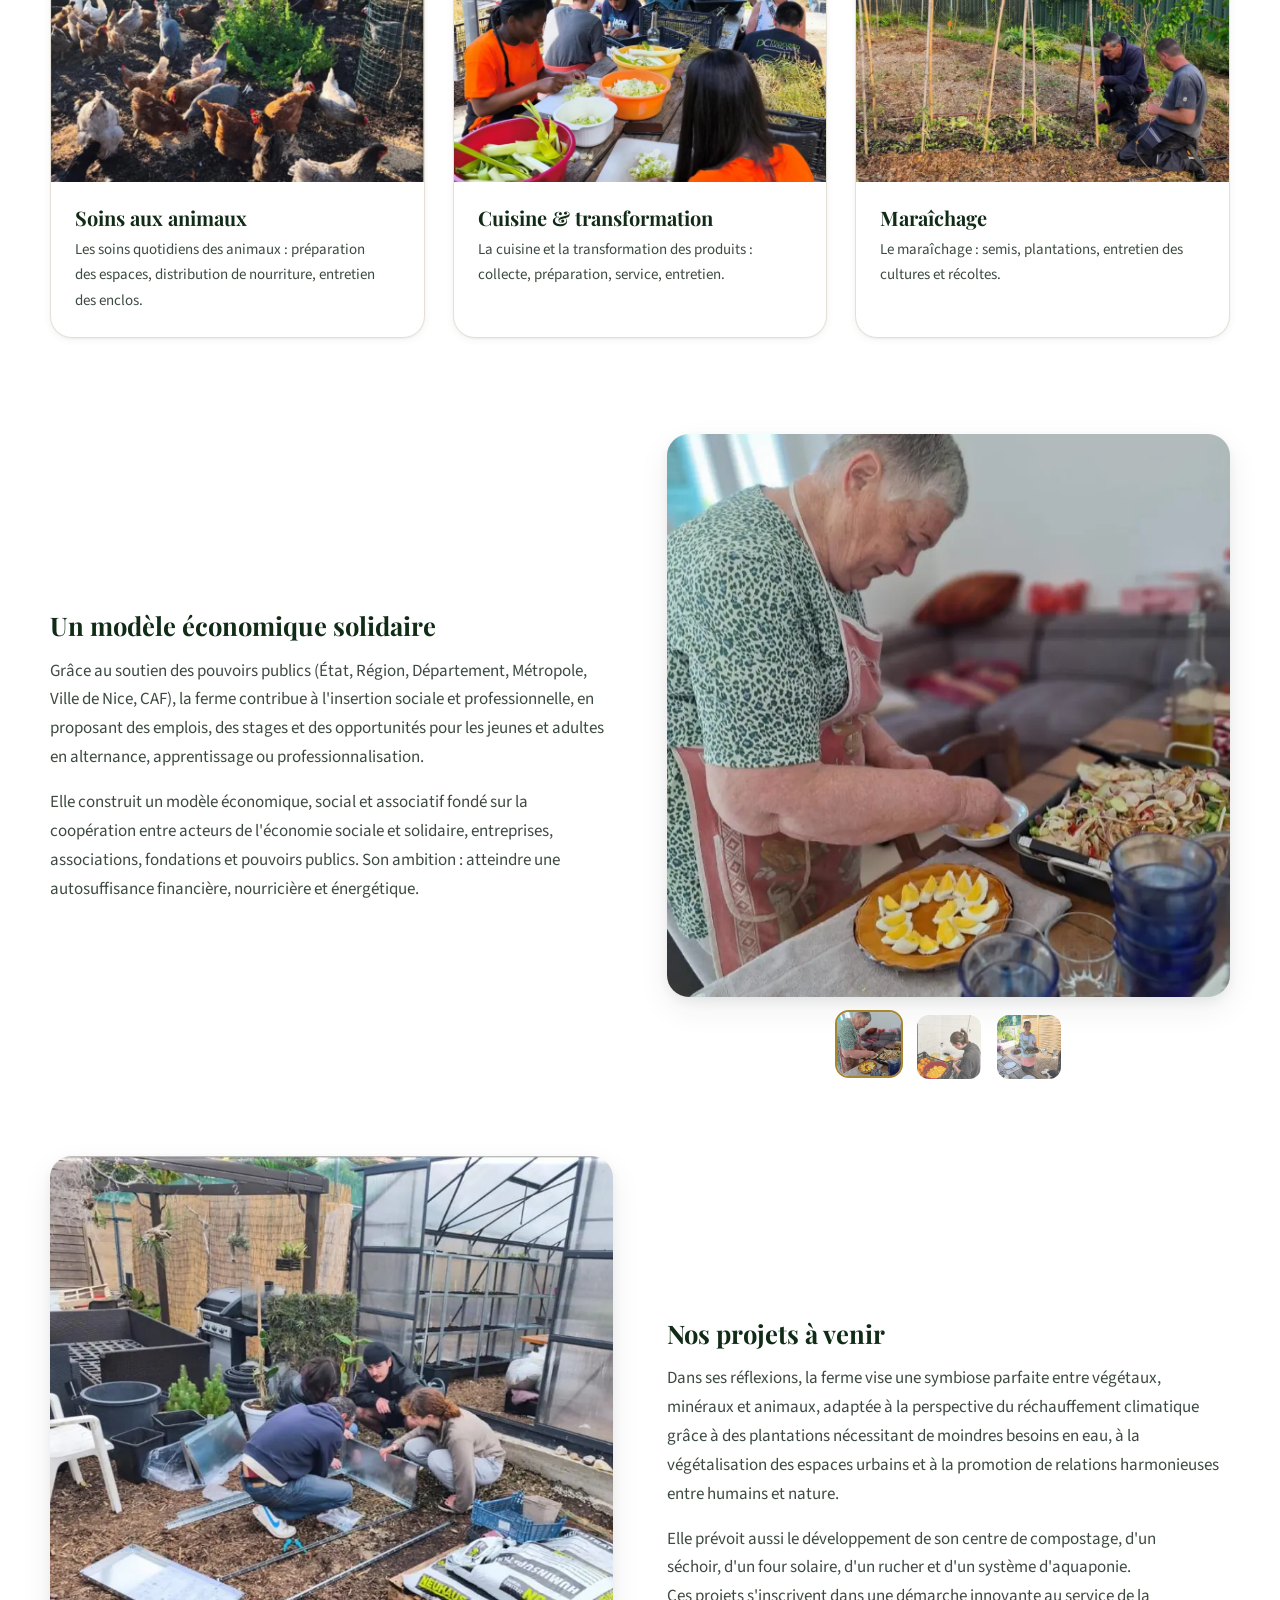
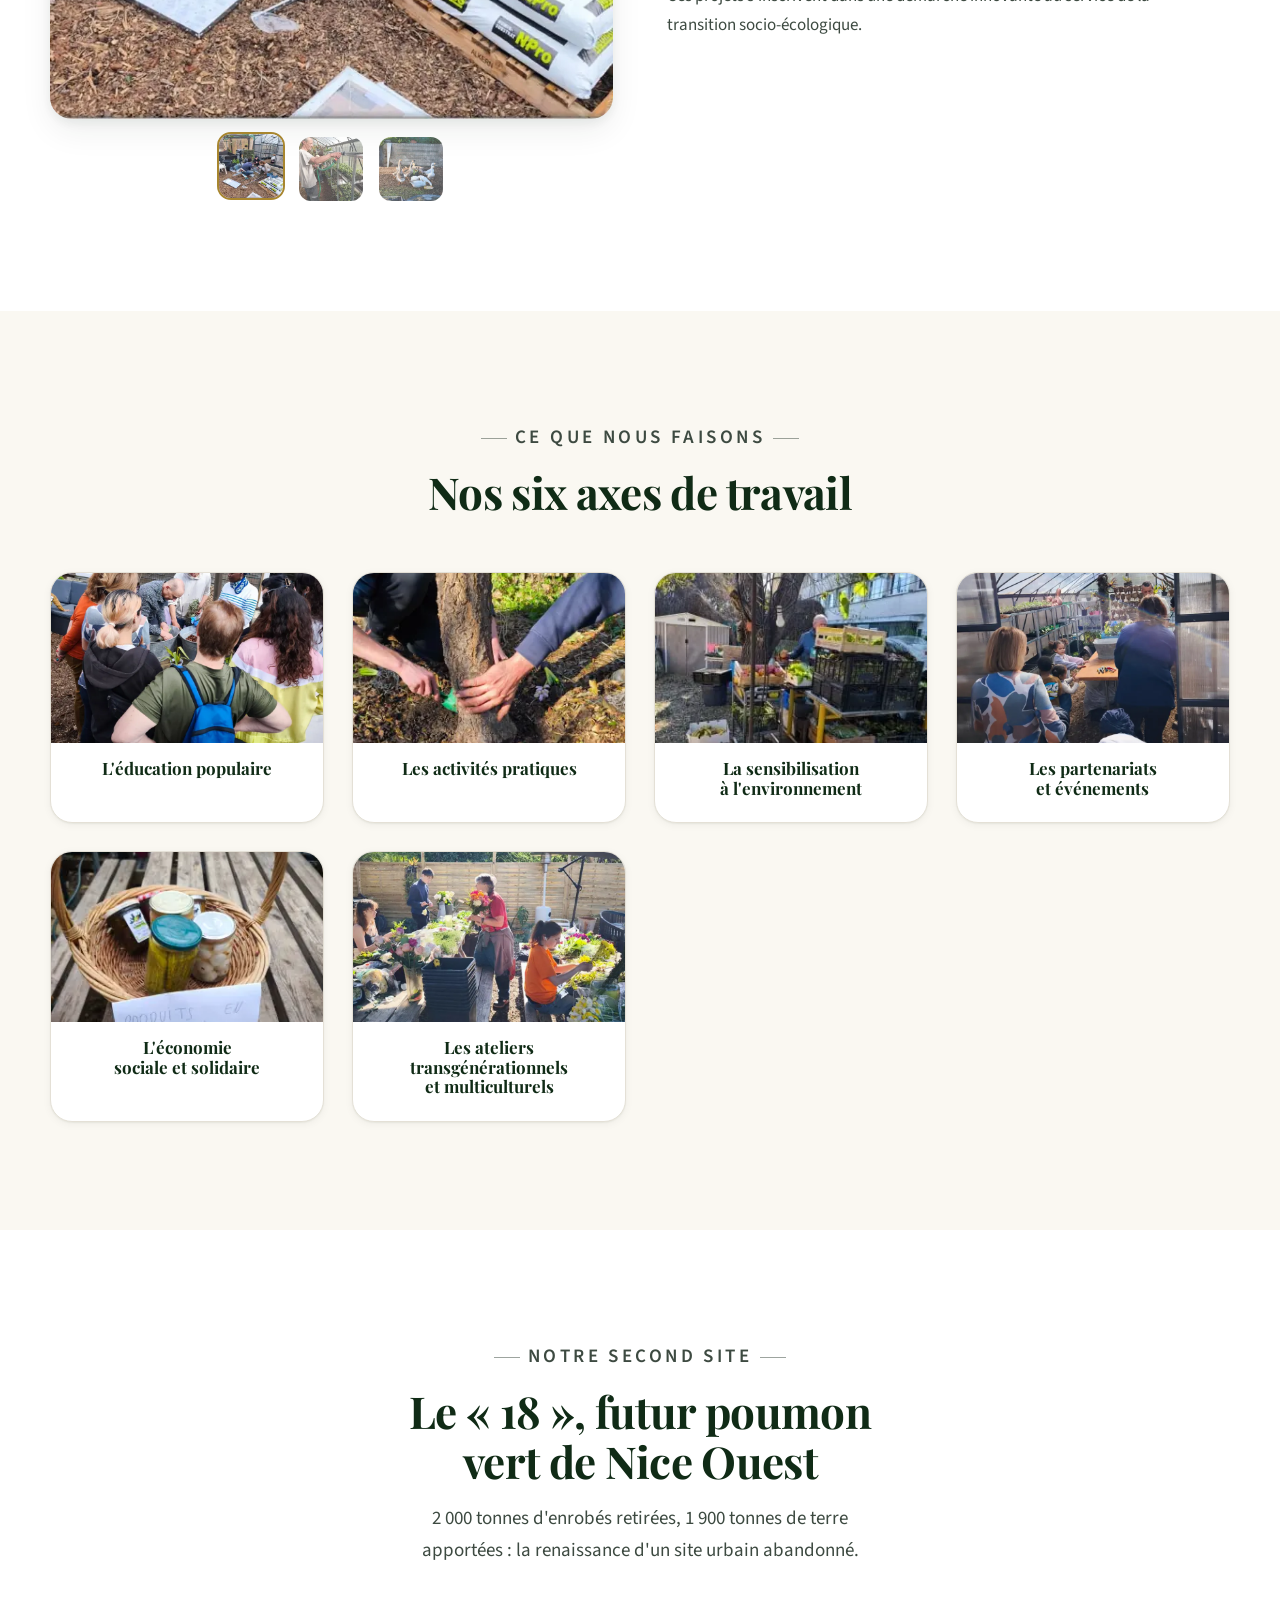
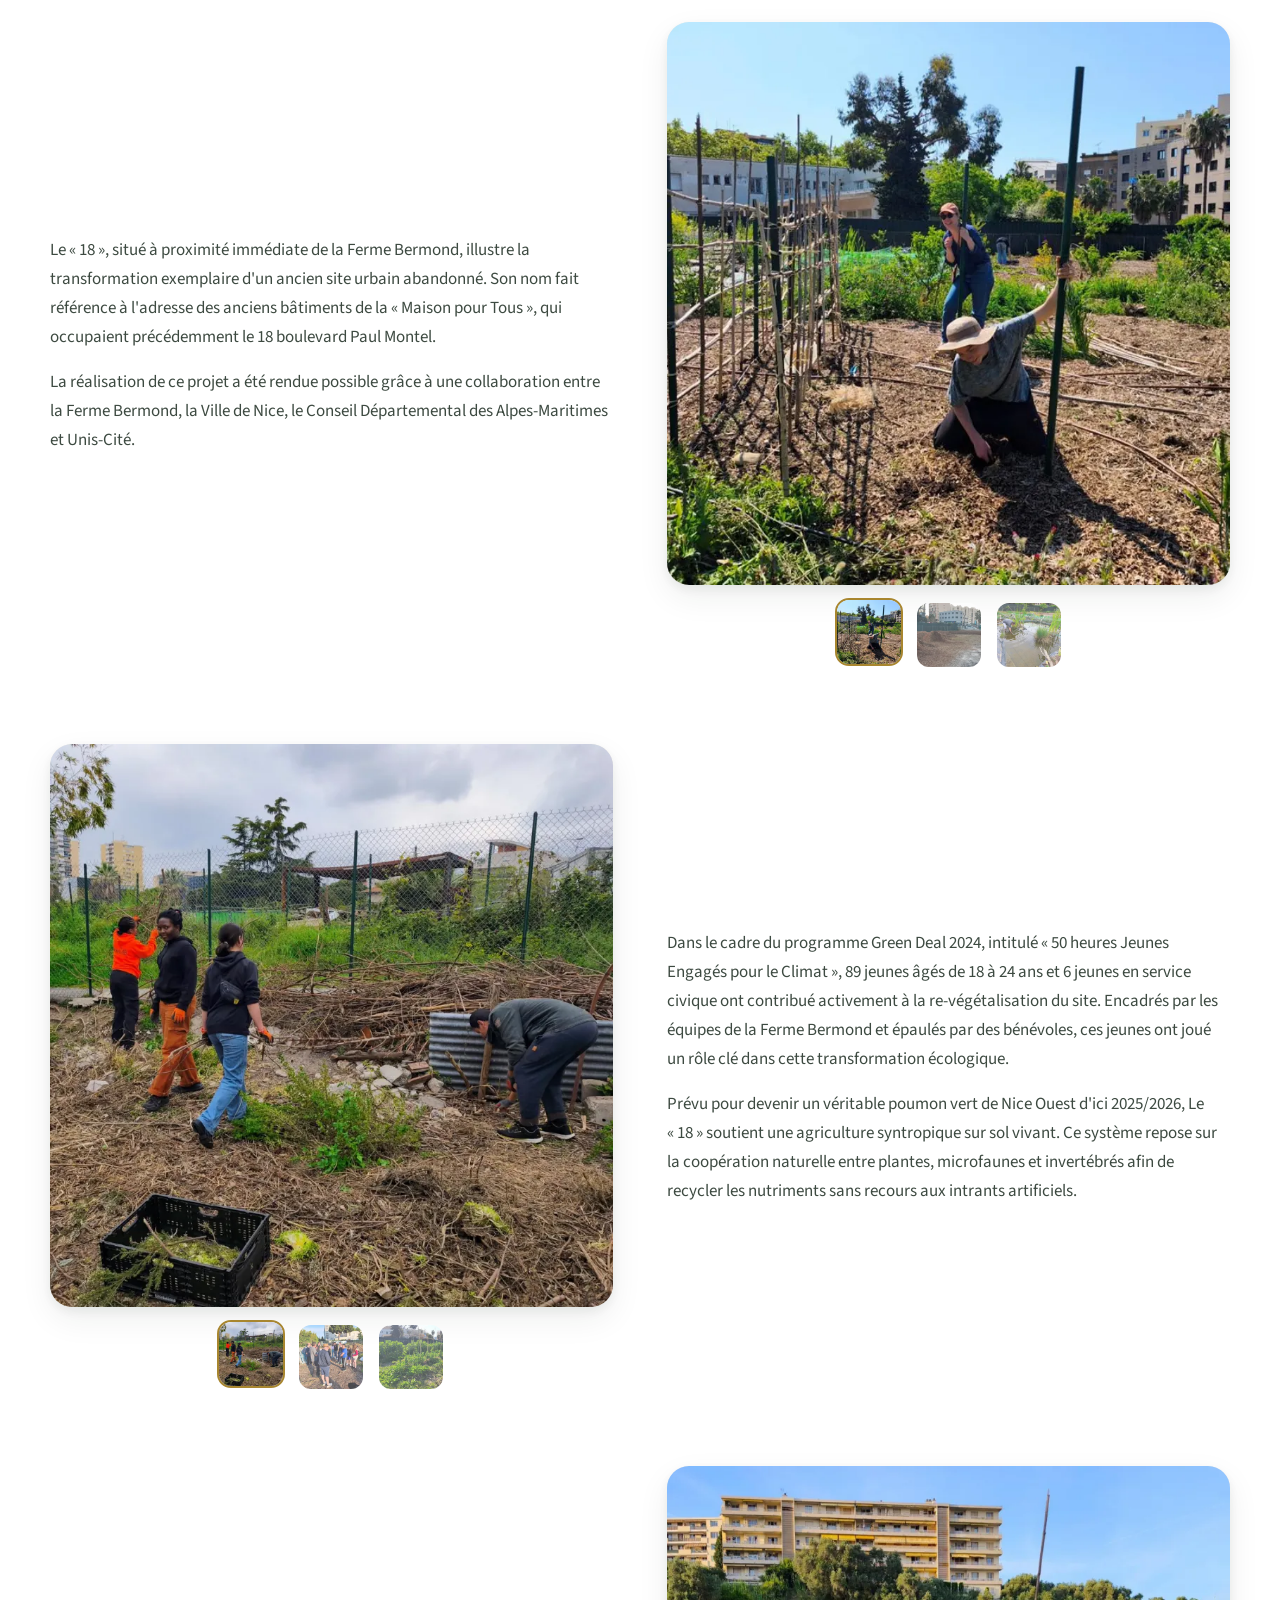
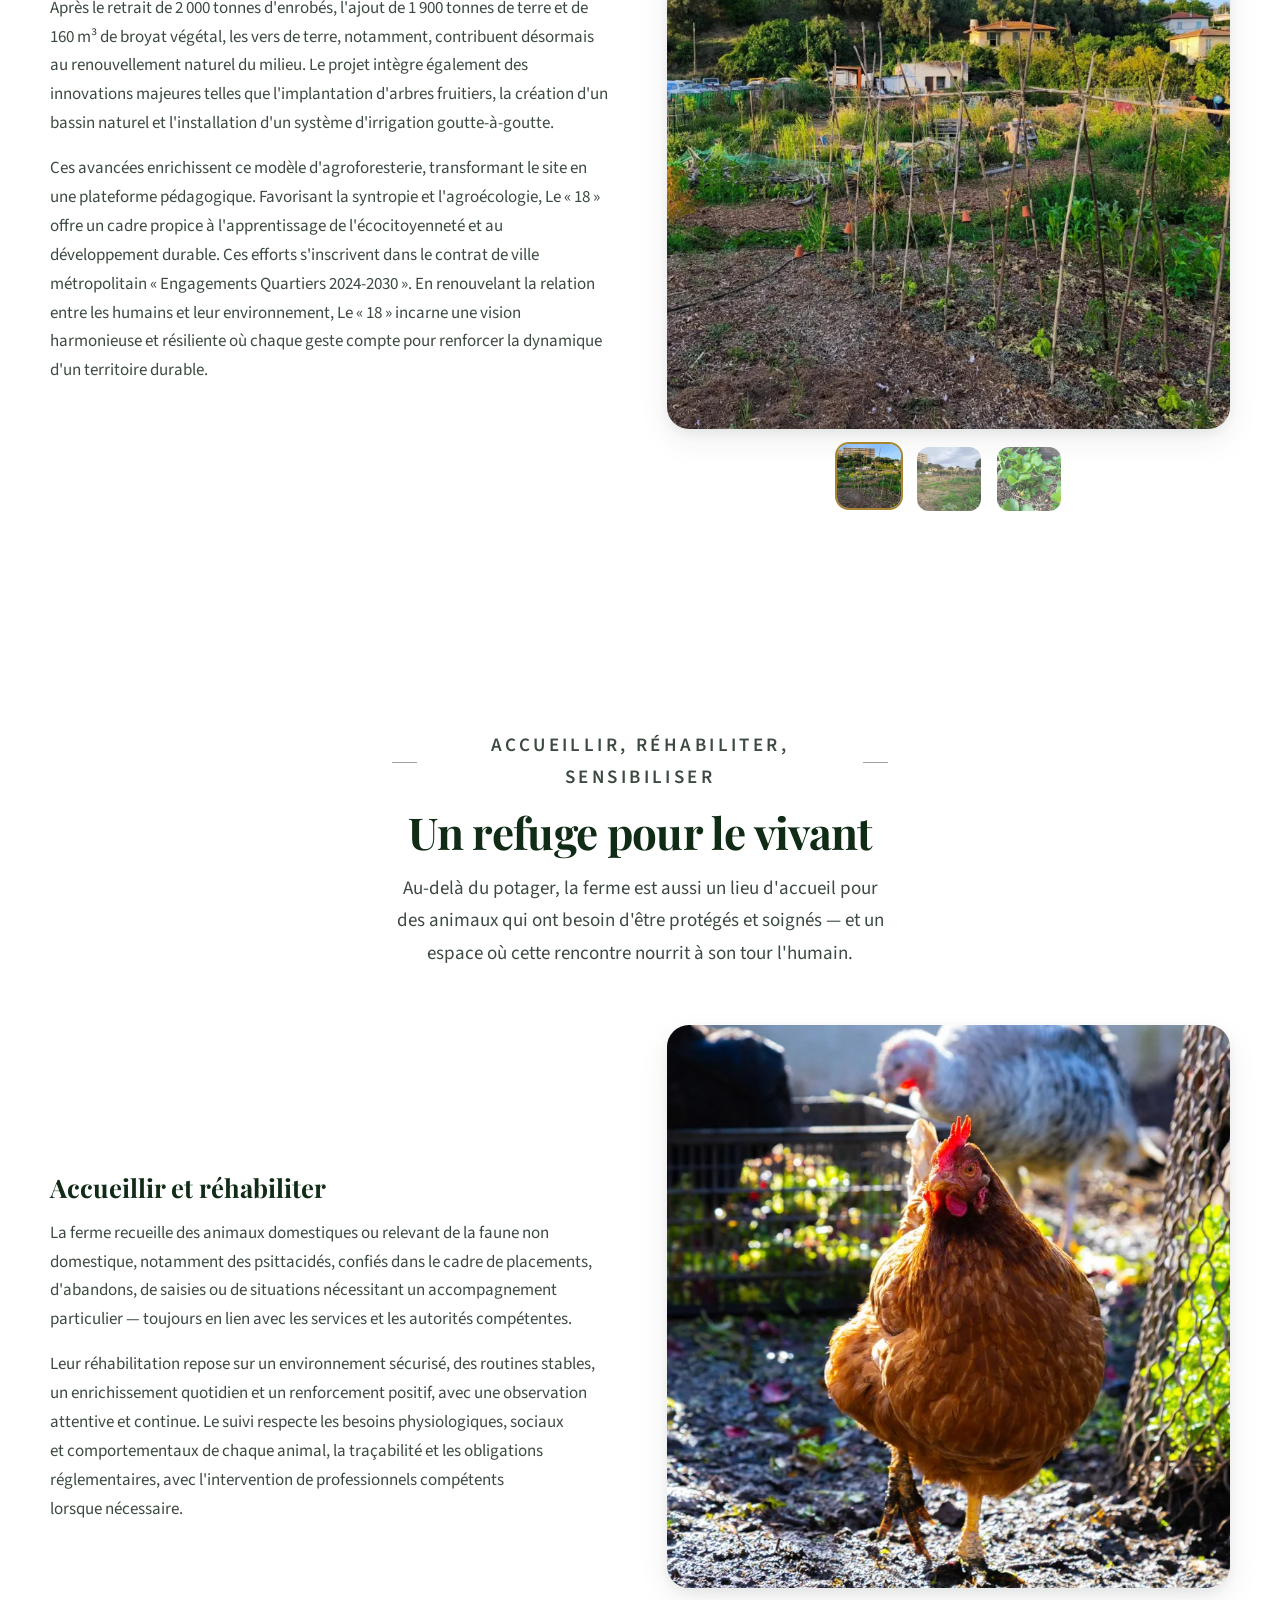
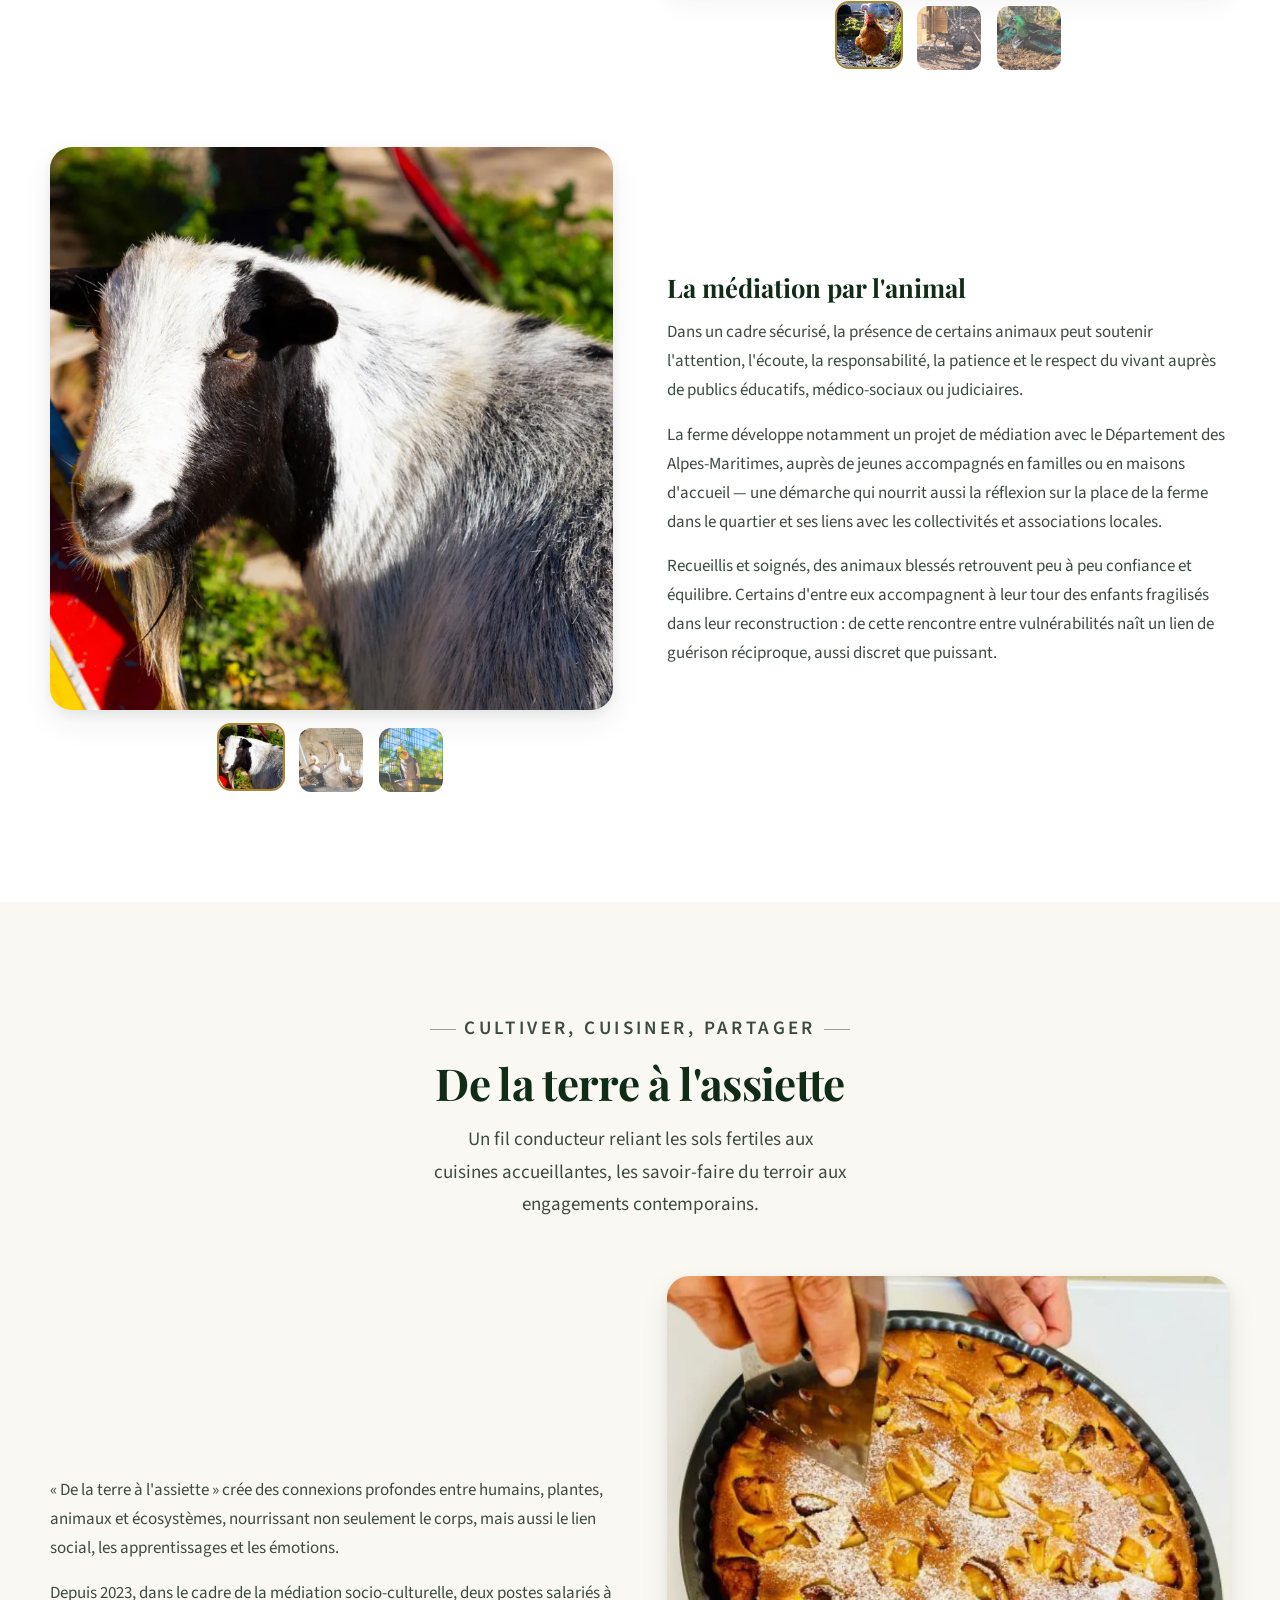
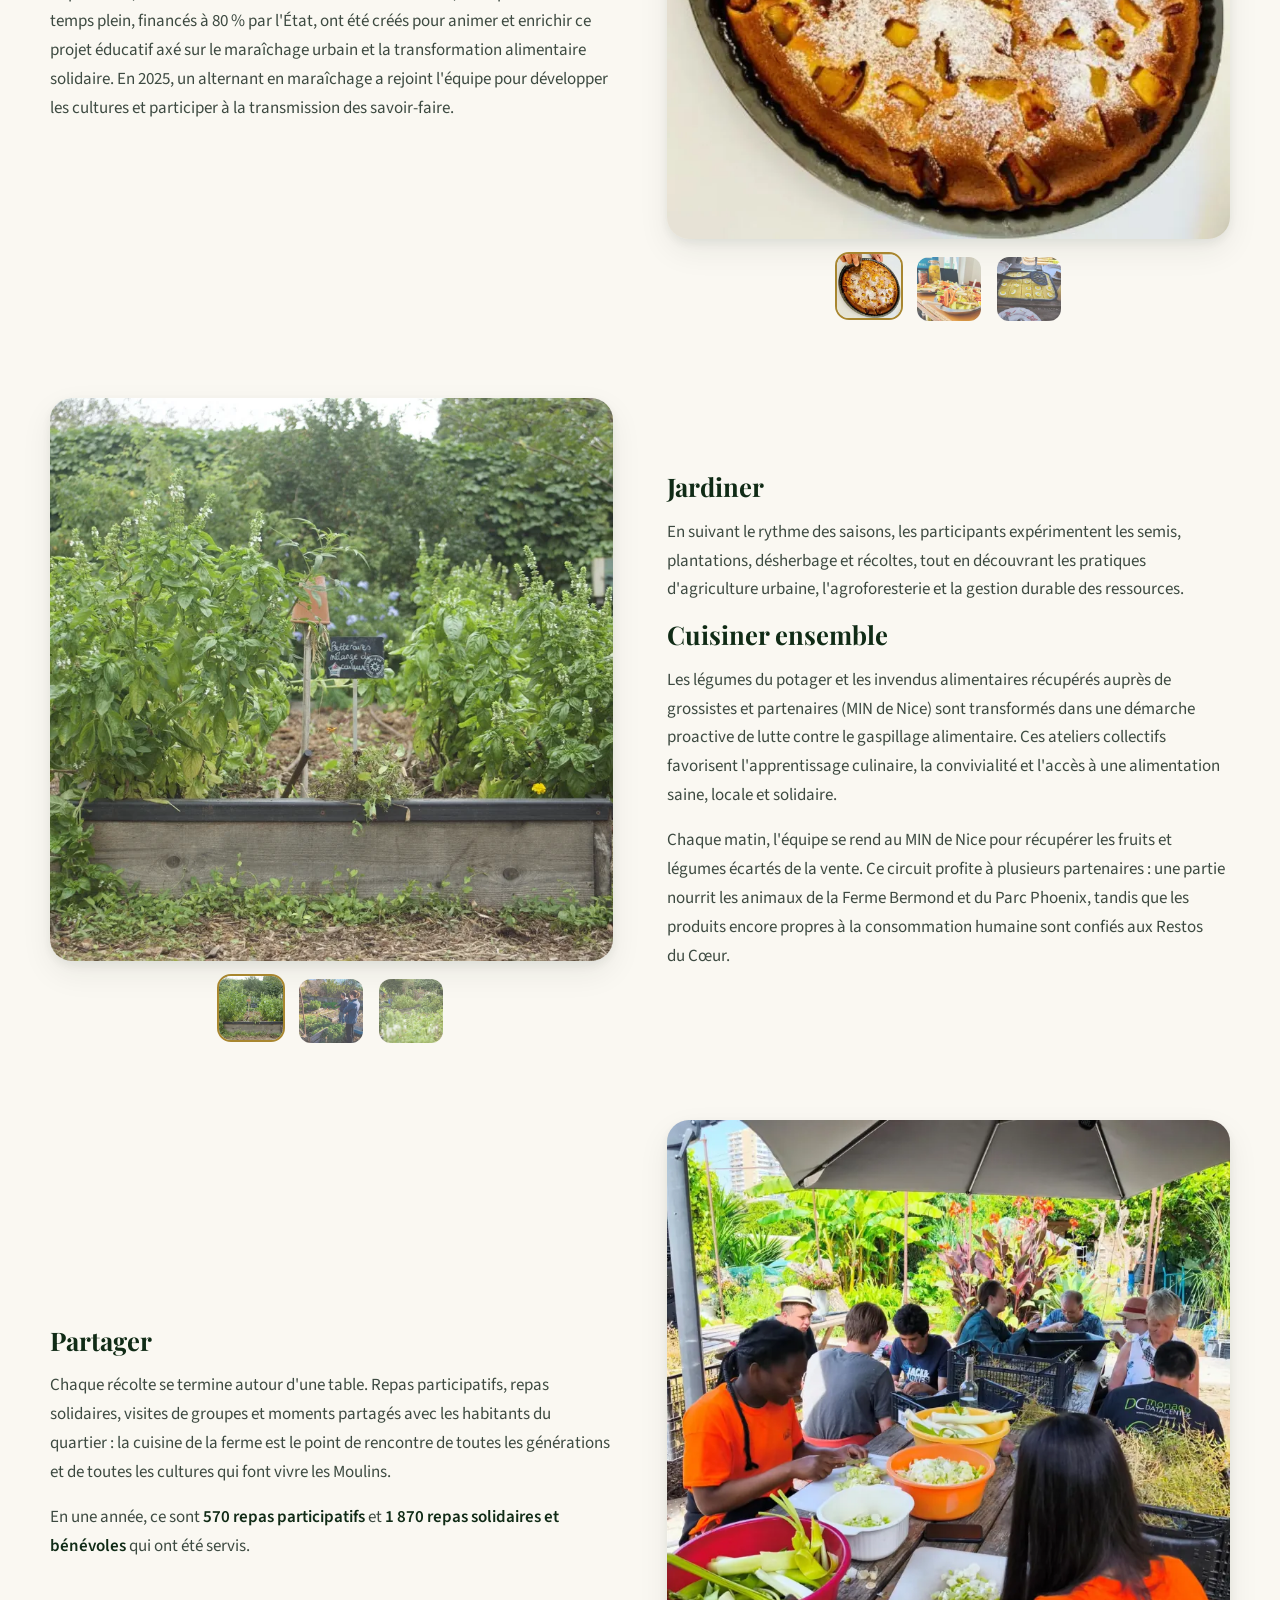
==== commit 1fafe693: "Réorganise le menu du header : sort « Refuge du vivant » des ressources « Refuge du vivant » est une" ====
--- a/index.html
+++ b/index.html
@@ -191,15 +191,15 @@
                     <li><a href="#histoire">Notre histoire</a></li>
                     <li><a href="#but">Le projet</a></li>
                     <li><a href="#le18">Le «&nbsp;18&nbsp;»</a></li>
+                    <li><a href="#refuge">Refuge du vivant</a></li>
                     <li><a href="#assiete">L'assiette</a></li>
                     <li><a href="#activites">Activités</a></li>
                     <li><a href="#chiffres">Chiffres clés</a></li>
                     <li class="nav__dropdown">
                         <details>
-                            <summary>Ressources</summary>
+                            <summary>En savoir plus</summary>
                             <ul>
                                 <li><a href="#Axe">Nos axes de travail</a></li>
-                                <li><a href="#refuge">Refuge du vivant</a></li>
                                 <li><a href="#rayonnement">Rayonnement &amp; recherche</a></li>
                                 <li><a href="#nous">On parle de nous</a></li>
                                 <li><a href="#faq">Questions fréquentes</a></li>
--- a/styles.css
+++ b/styles.css
@@ -628,7 +628,7 @@
     }
 }
 
-@media (max-width: 1180px) {
+@media (max-width: 1260px) {
     .burger {
         display: block;
         order: 3;
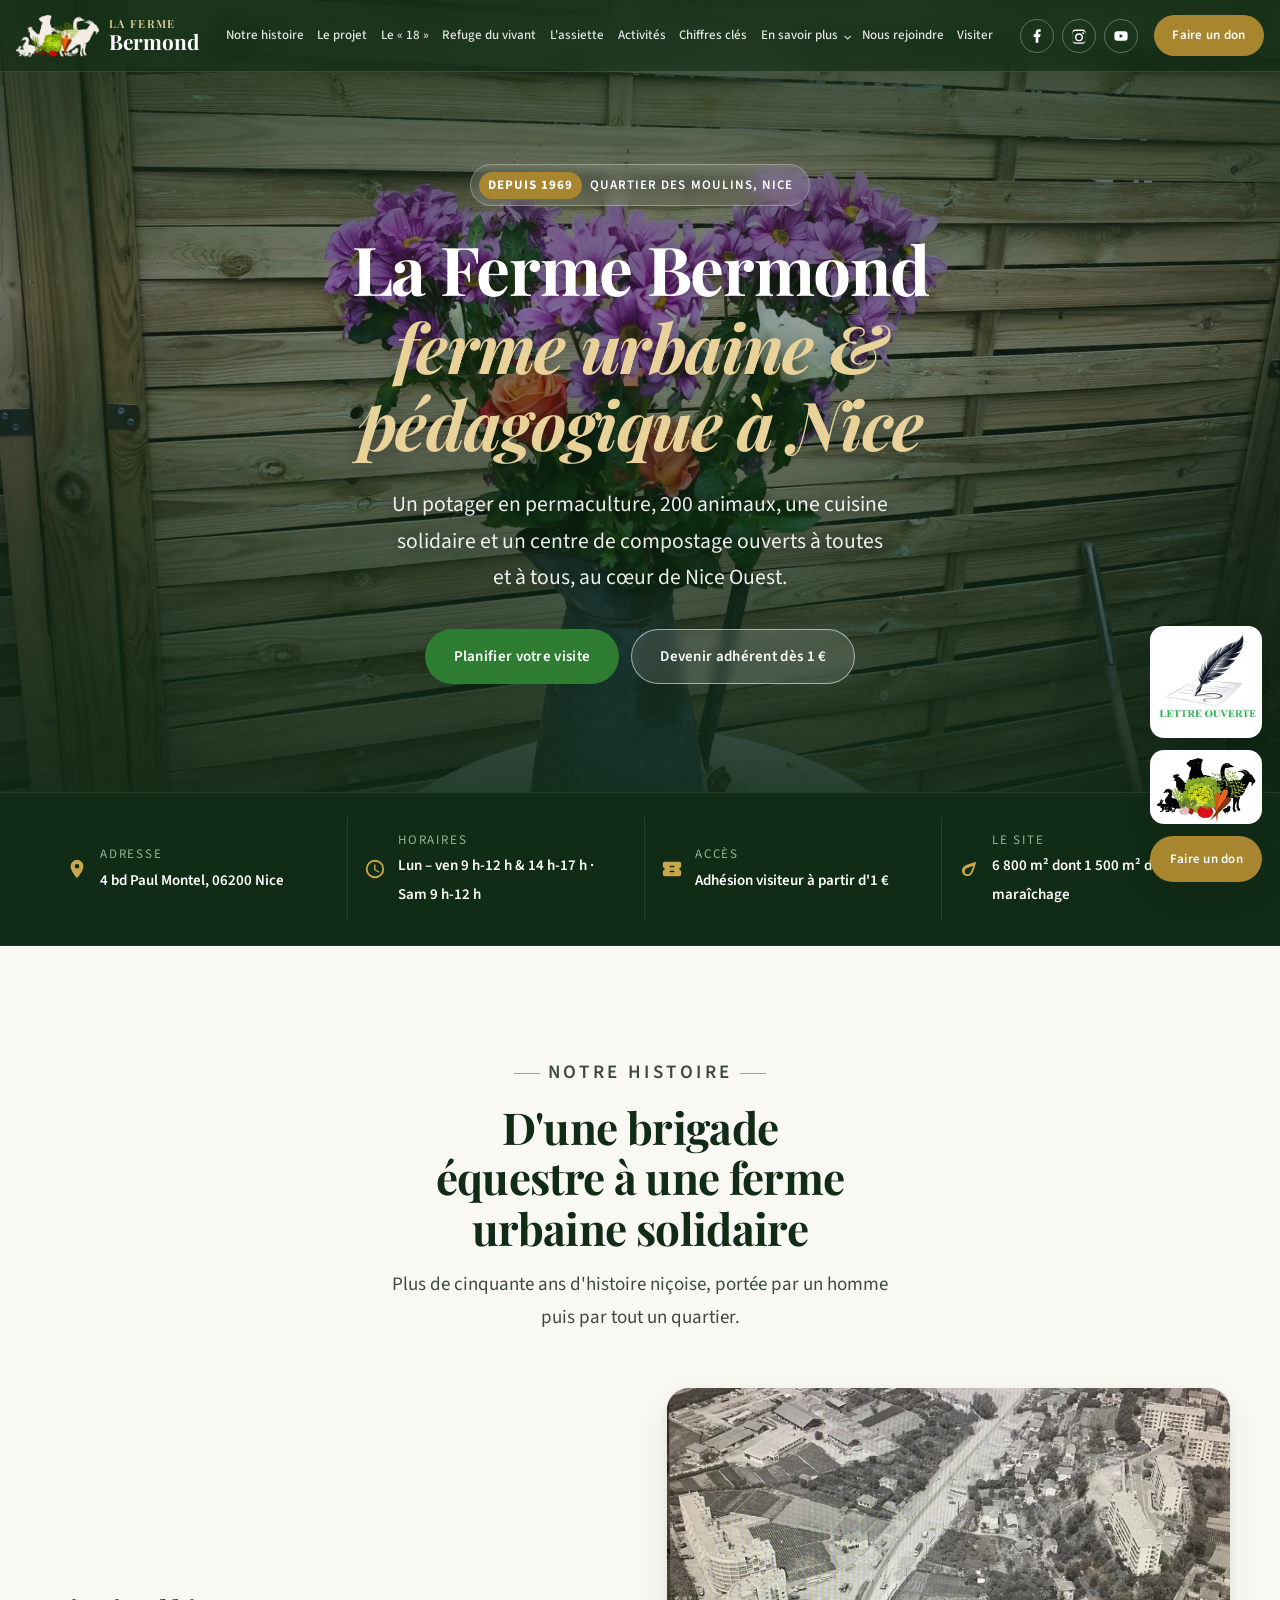
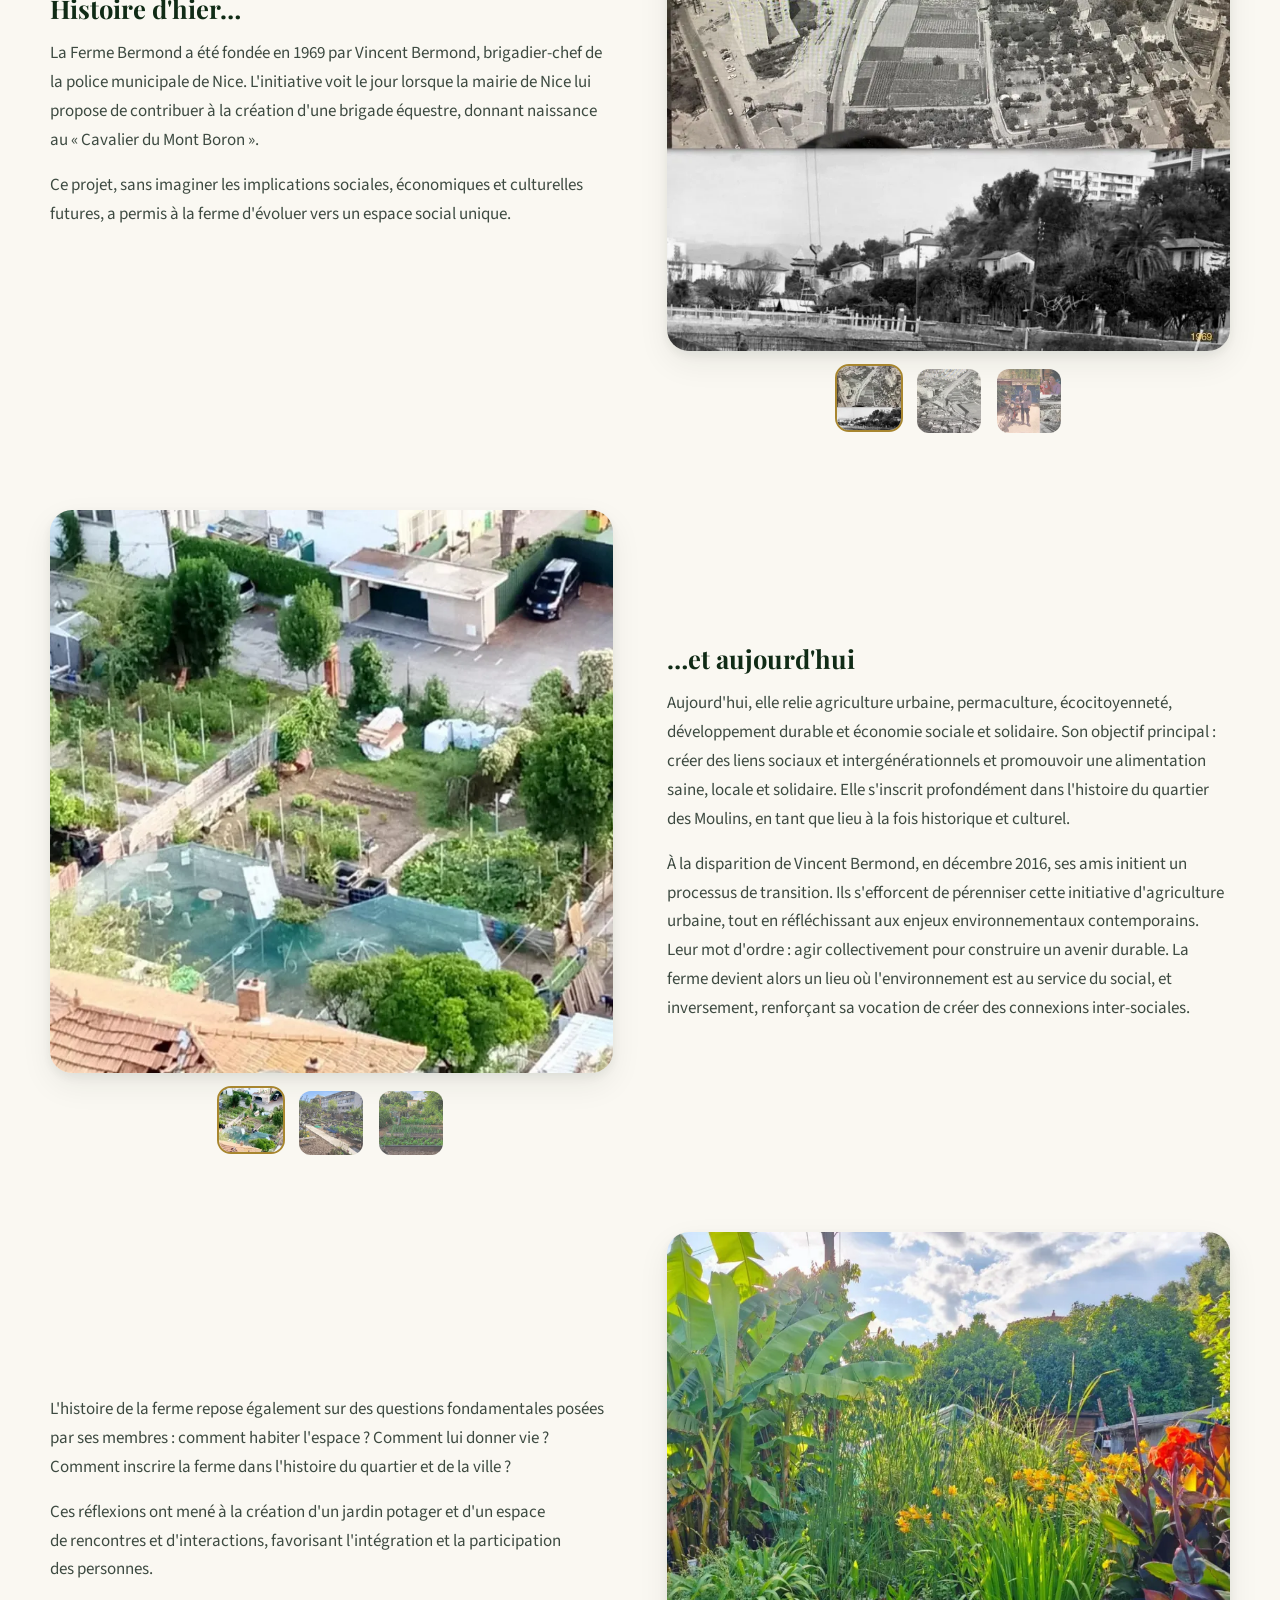
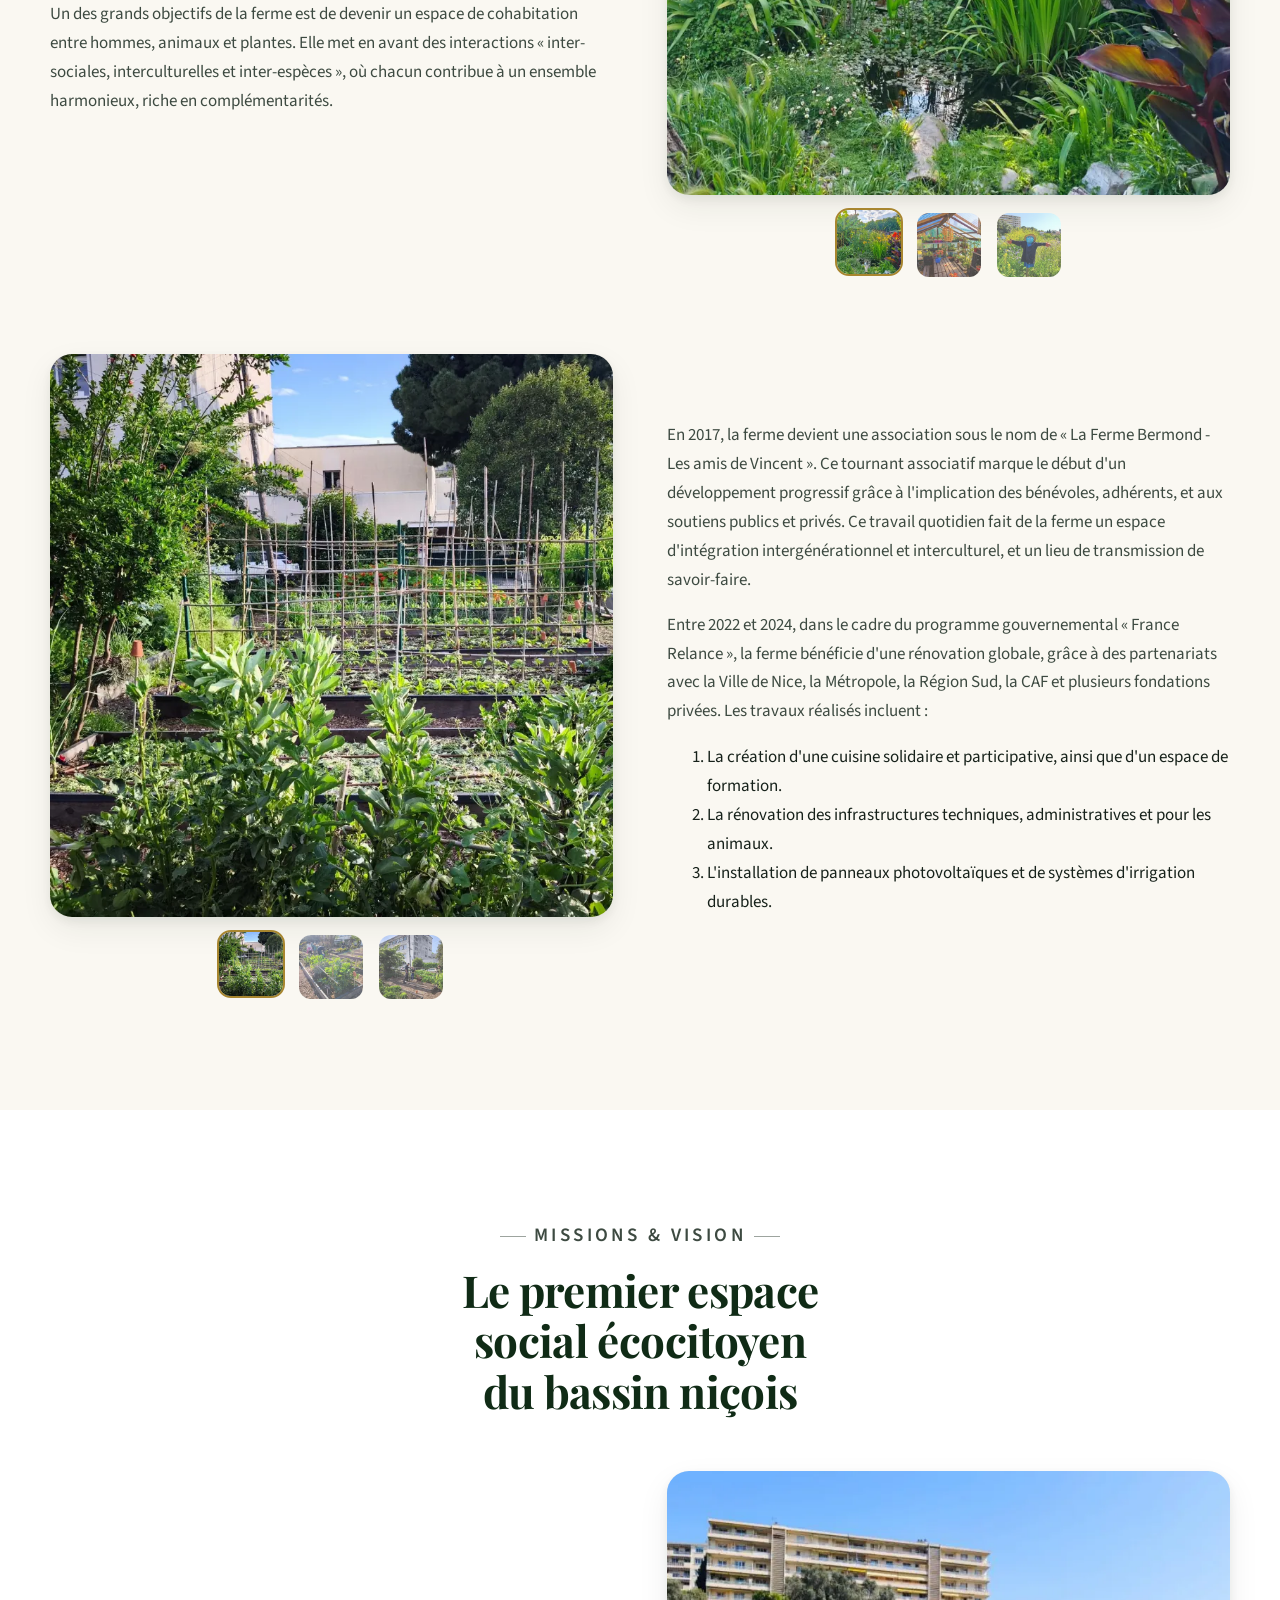
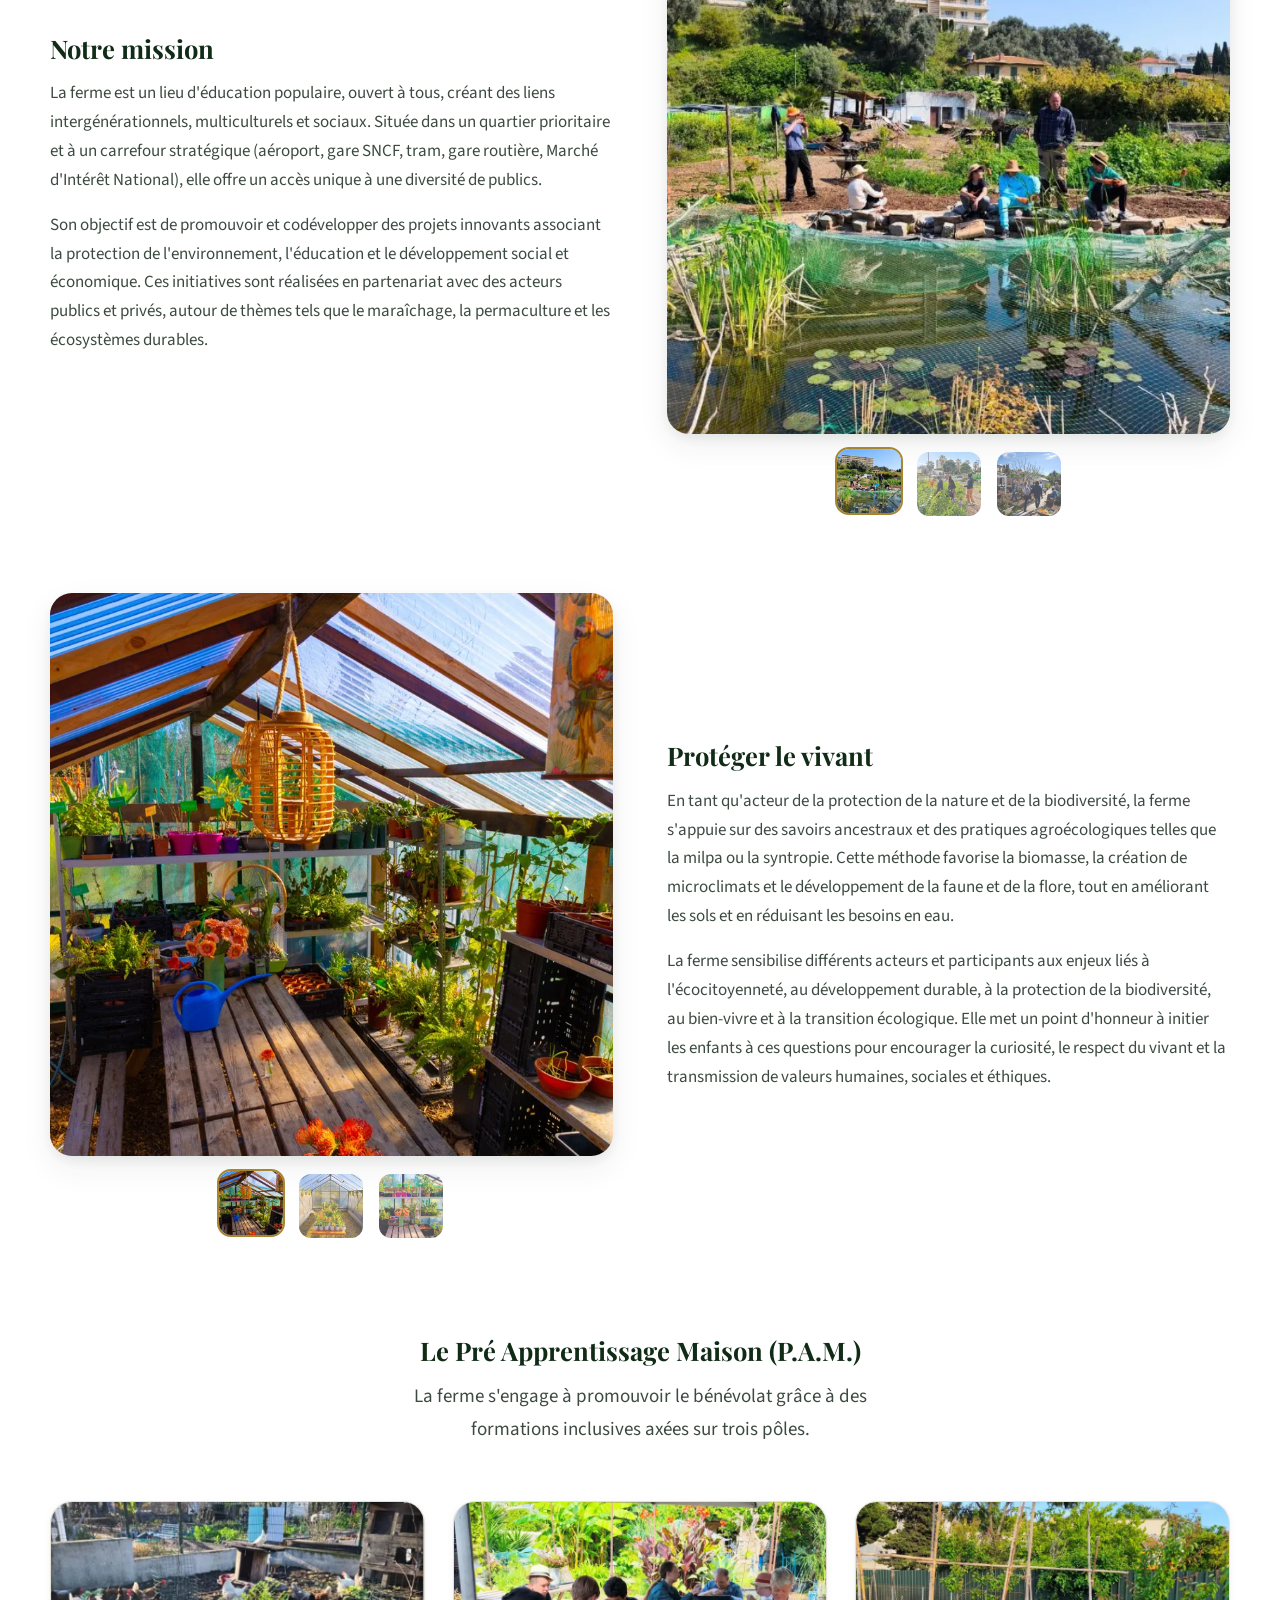
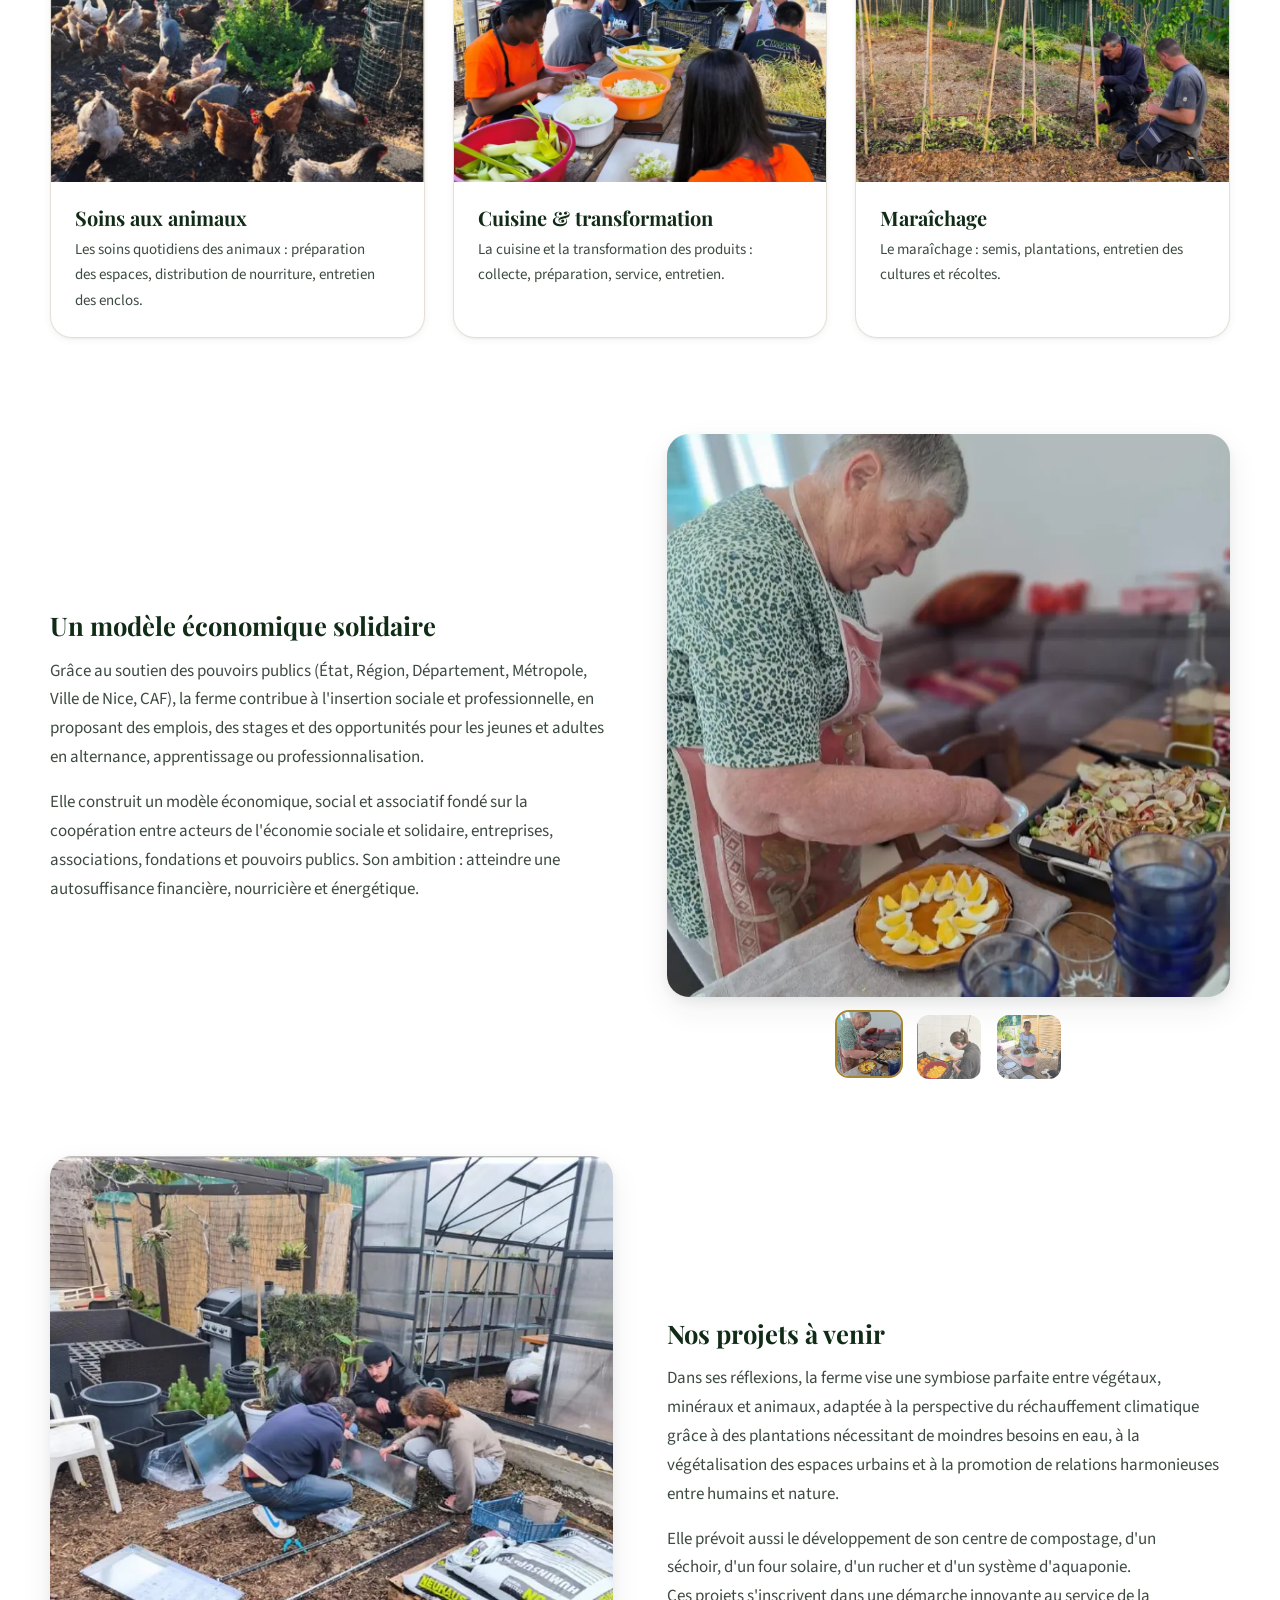
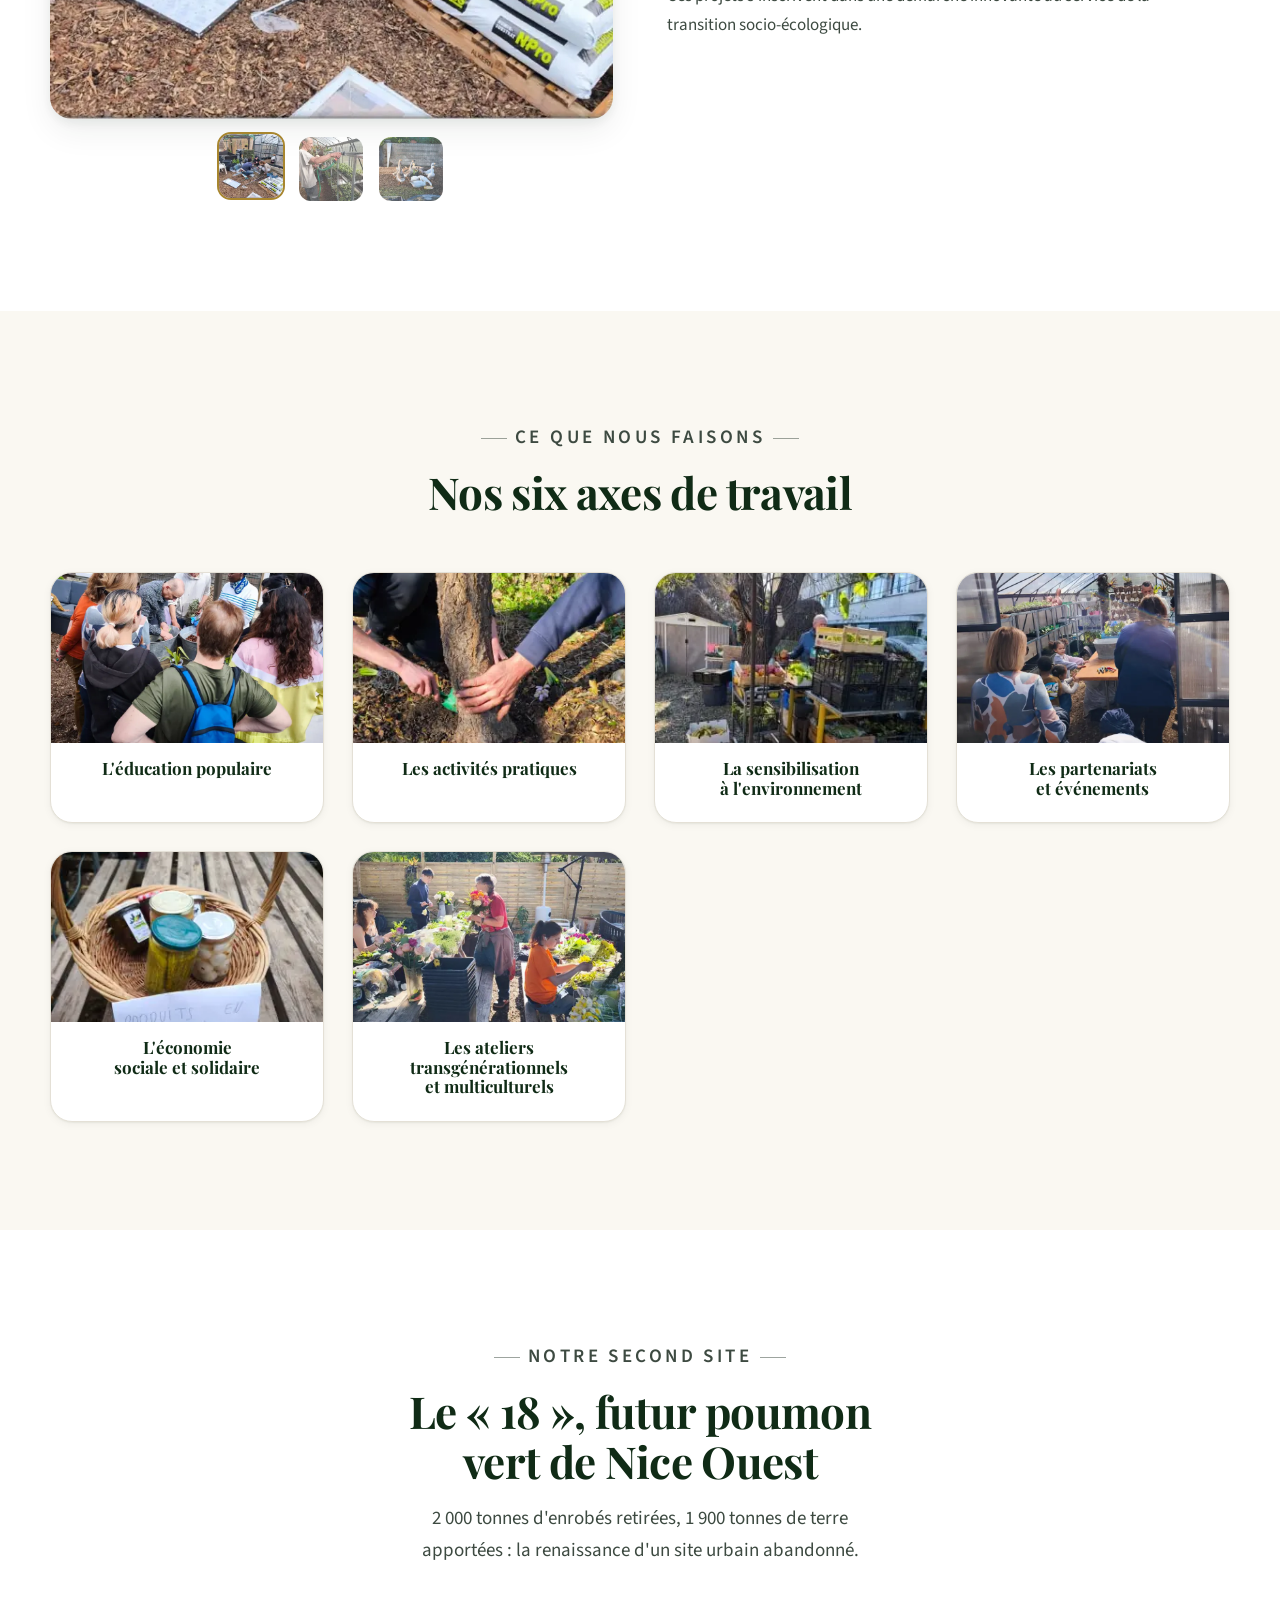
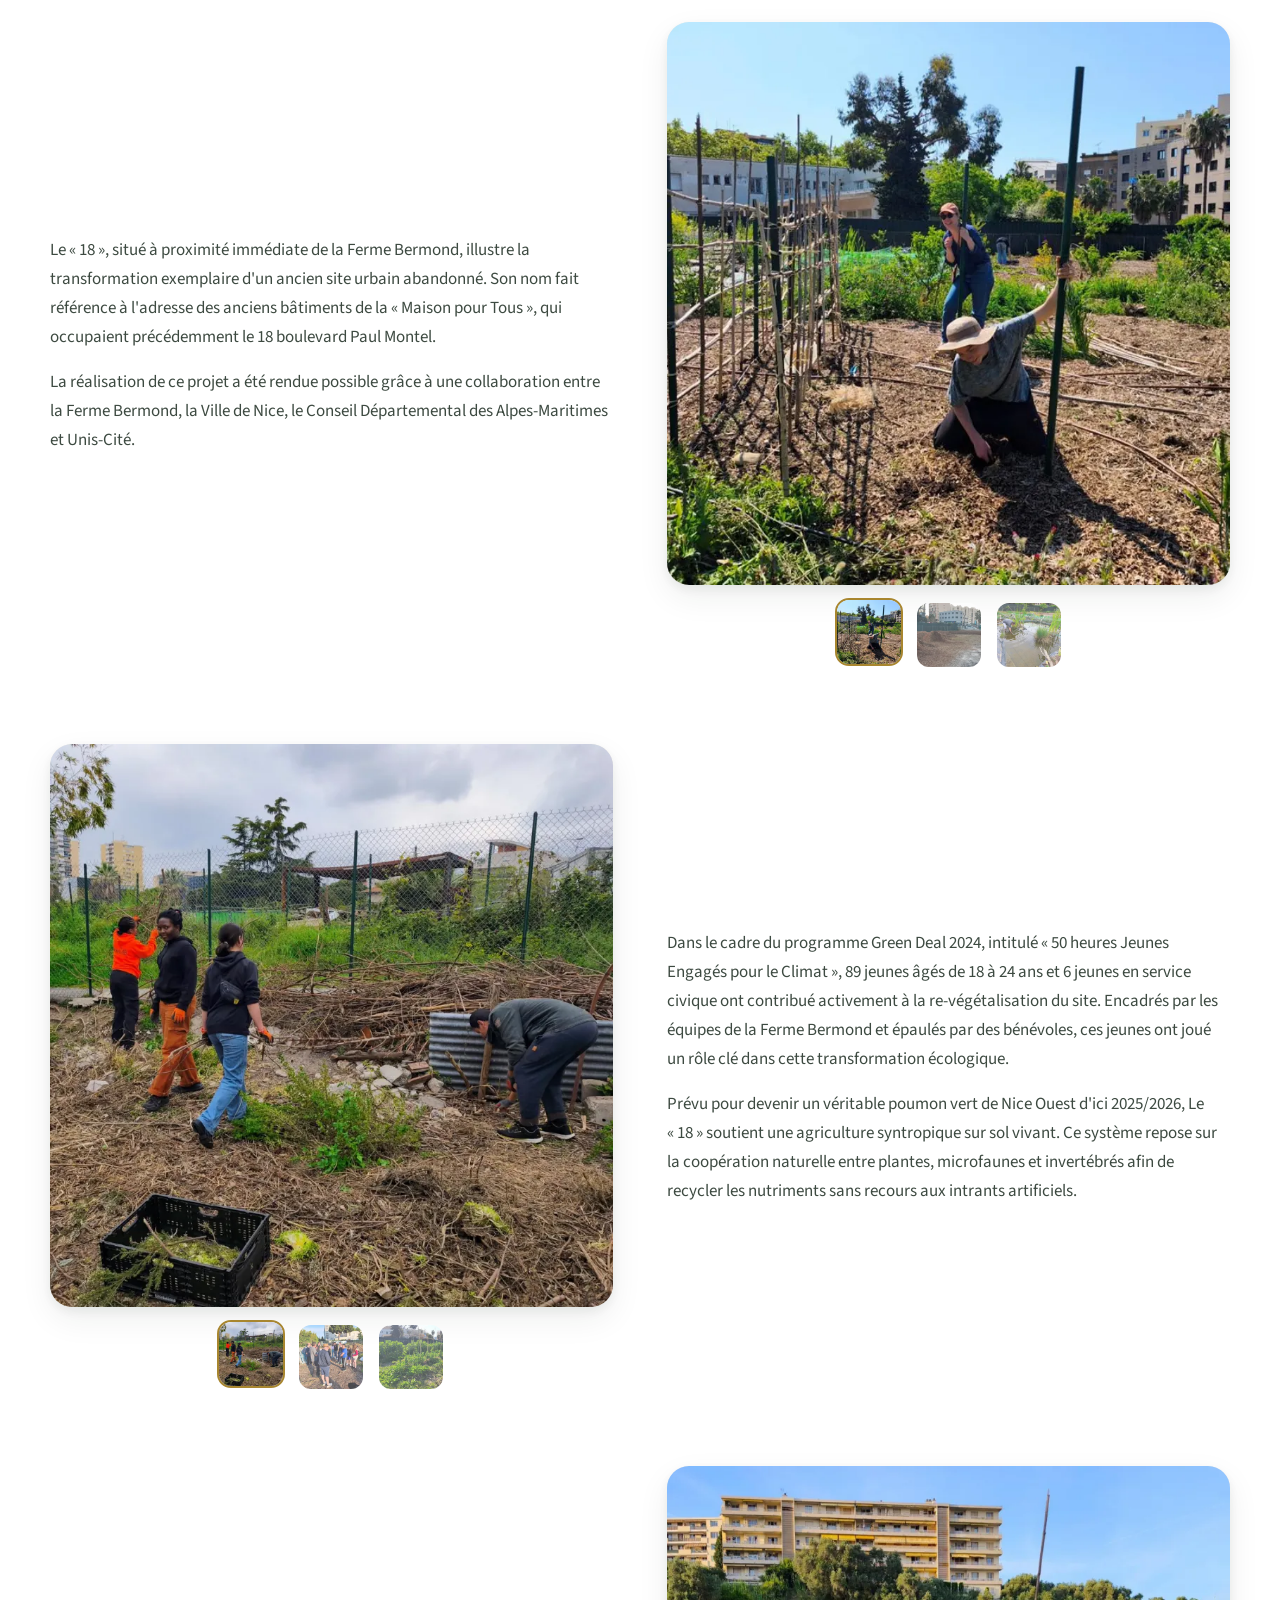
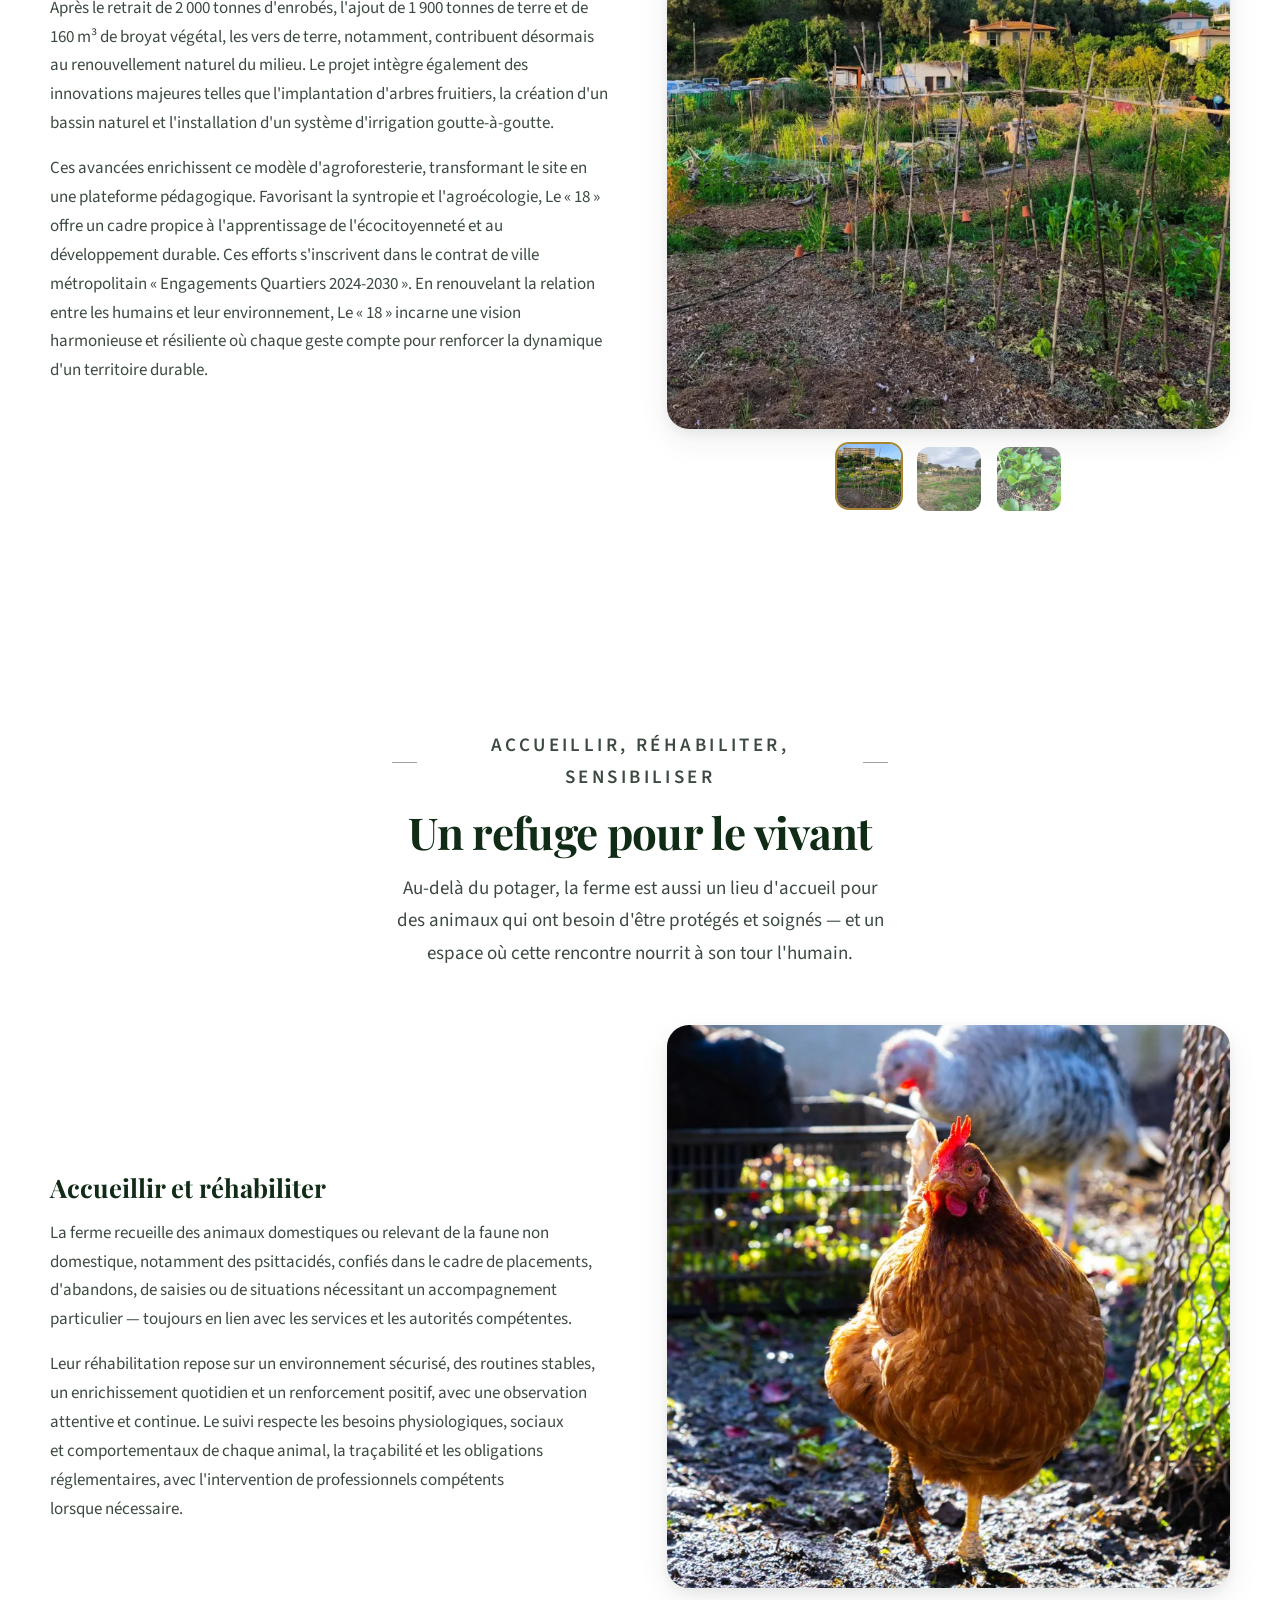
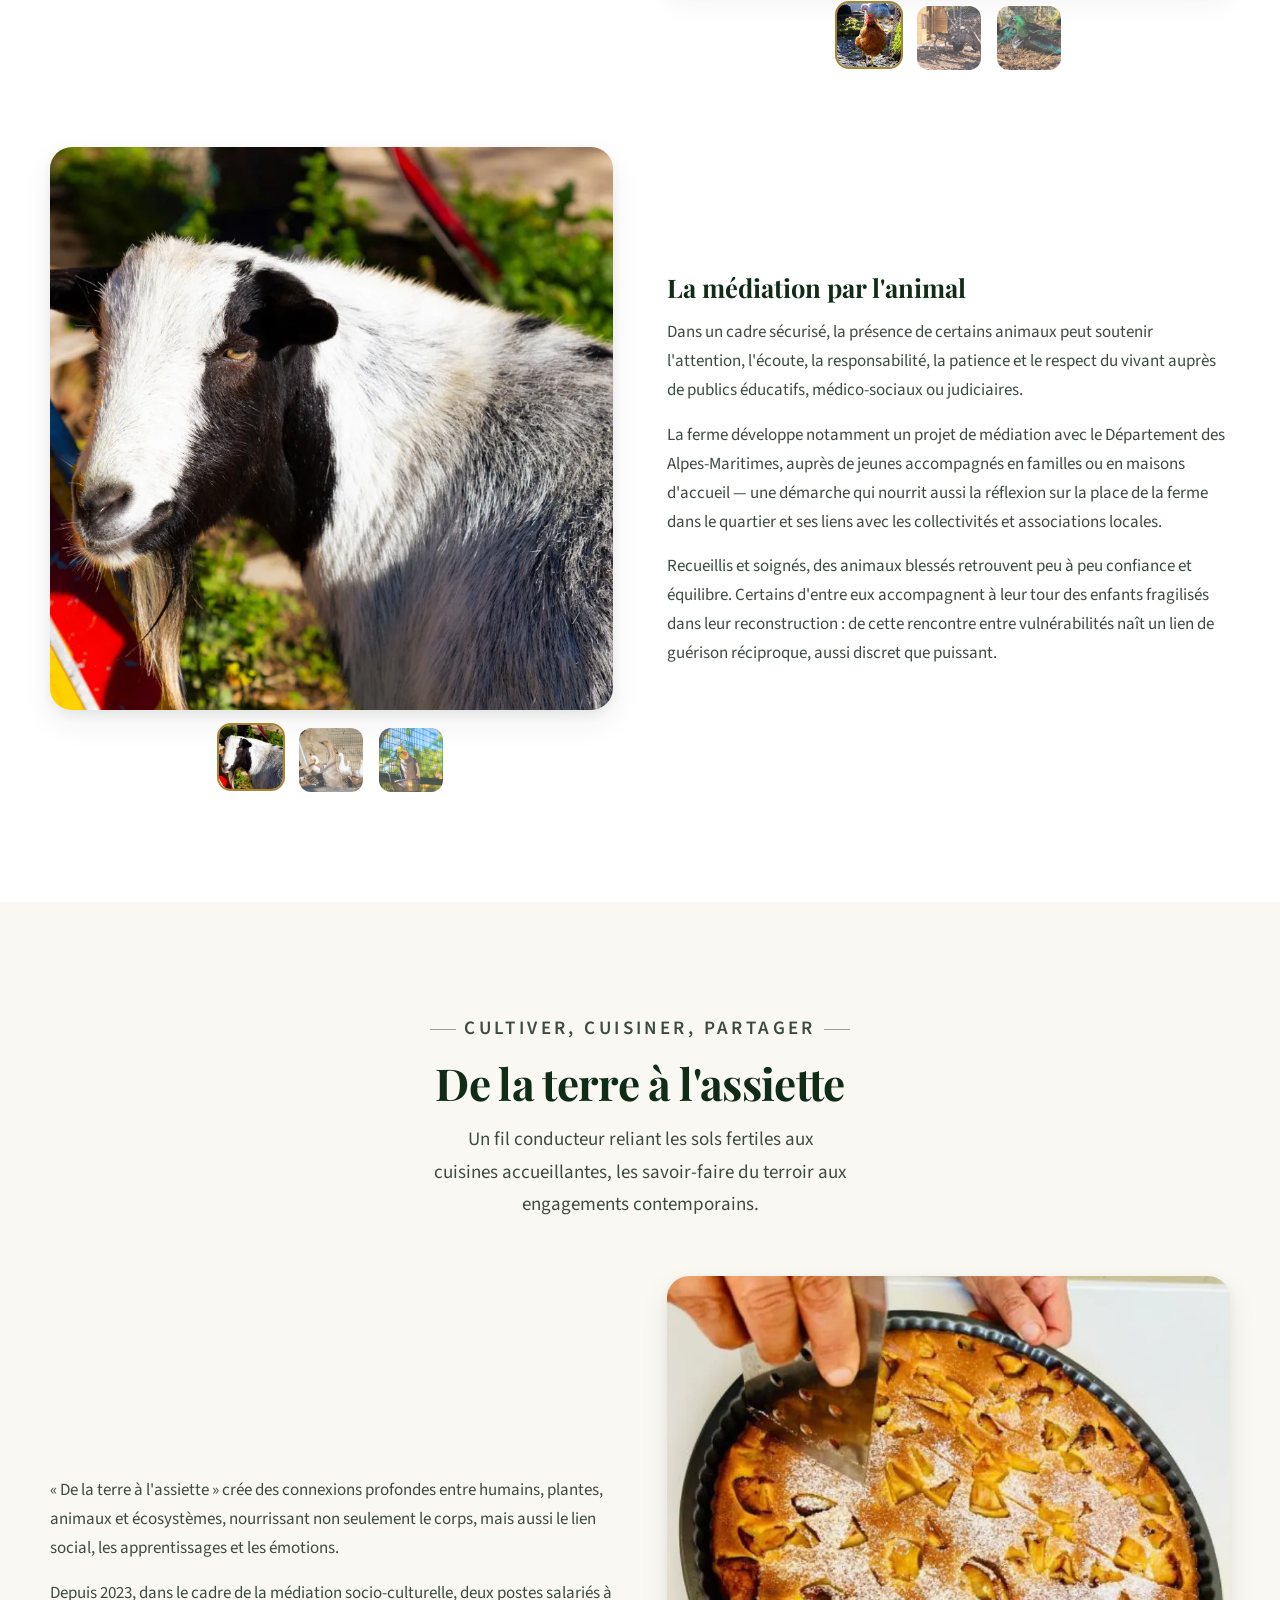
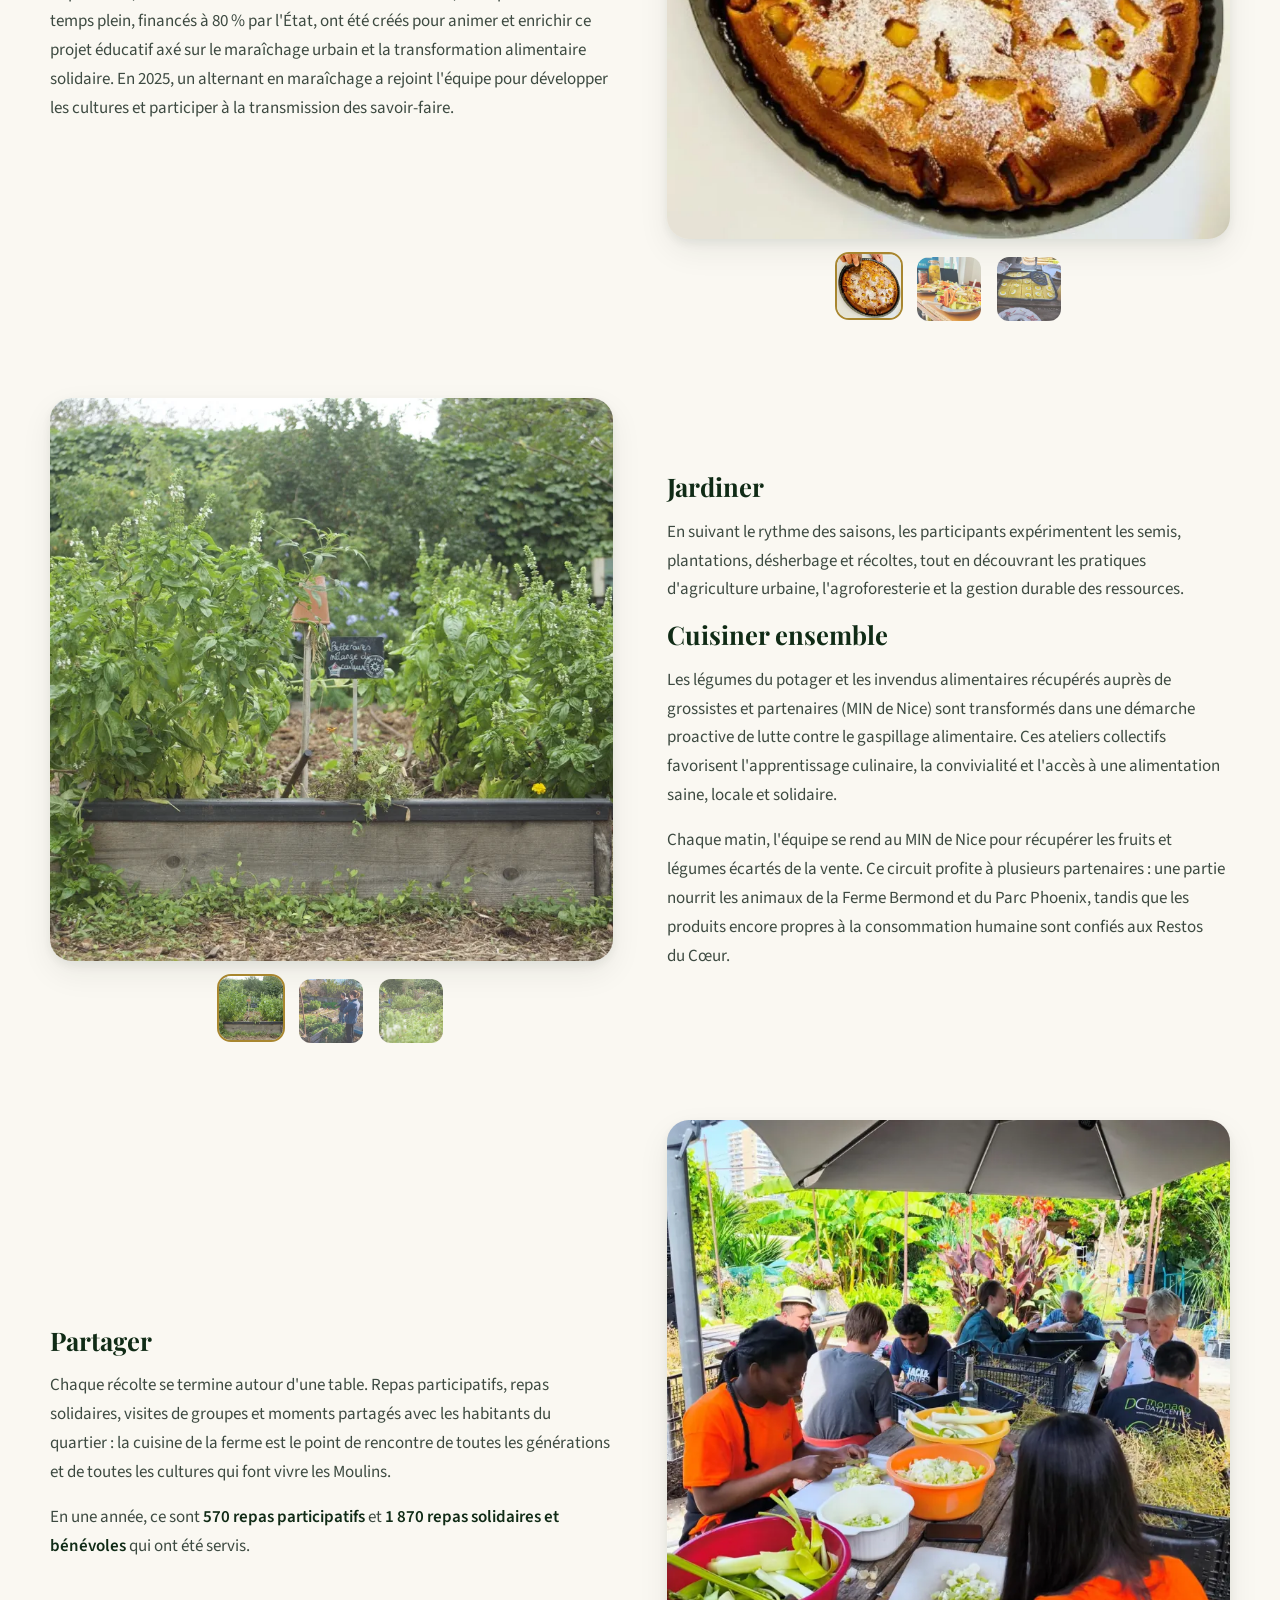
==== commit 2eb9178b: "Header : icône seule + texte « La Ferme Bermond » Recadre l'icône (animaux et légumes, sans le texte" ====
--- a/index.html
+++ b/index.html
@@ -183,7 +183,11 @@
     <header class="site-header" id="siteHeader">
         <div class="site-header__inner">
             <a class="brand" href="#accueil" aria-label="La Ferme Bermond — retour en haut de page">
-                <img src="images/logo-header.webp" width="1588" height="1223" alt="La Ferme Bermond" fetchpriority="high">
+                <img src="images/logo-icon.webp" width="1588" height="800" alt="" fetchpriority="high">
+                <span class="brand__wordmark">
+                    <span class="brand__line1">La Ferme</span>
+                    <span class="brand__line2">Bermond</span>
+                </span>
             </a>
 
             <nav class="nav" id="mainNav" aria-label="Navigation principale">
--- a/styles.css
+++ b/styles.css
@@ -415,12 +415,35 @@
     flex: 0 0 auto;
     display: inline-flex;
     align-items: center;
+    gap: 0.6rem;
     text-decoration: none;
 }
 
 .brand img {
     width: auto;
-    height: 62px;
+    height: 42px;
+}
+
+.brand__wordmark {
+    display: flex;
+    flex-direction: column;
+    line-height: 1.1;
+    font-family: var(--font-display);
+    white-space: nowrap;
+}
+
+.brand__line1 {
+    font-size: 0.7rem;
+    font-weight: 600;
+    letter-spacing: .12em;
+    text-transform: uppercase;
+    color: var(--gold-300);
+}
+
+.brand__line2 {
+    font-size: 1.3rem;
+    font-weight: 700;
+    color: #fff;
 }
 
 .nav {
@@ -624,7 +647,11 @@
     }
 
     .brand img {
-        height: 52px;
+        height: 36px;
+    }
+
+    .brand__line2 {
+        font-size: 1.15rem;
     }
 }
 
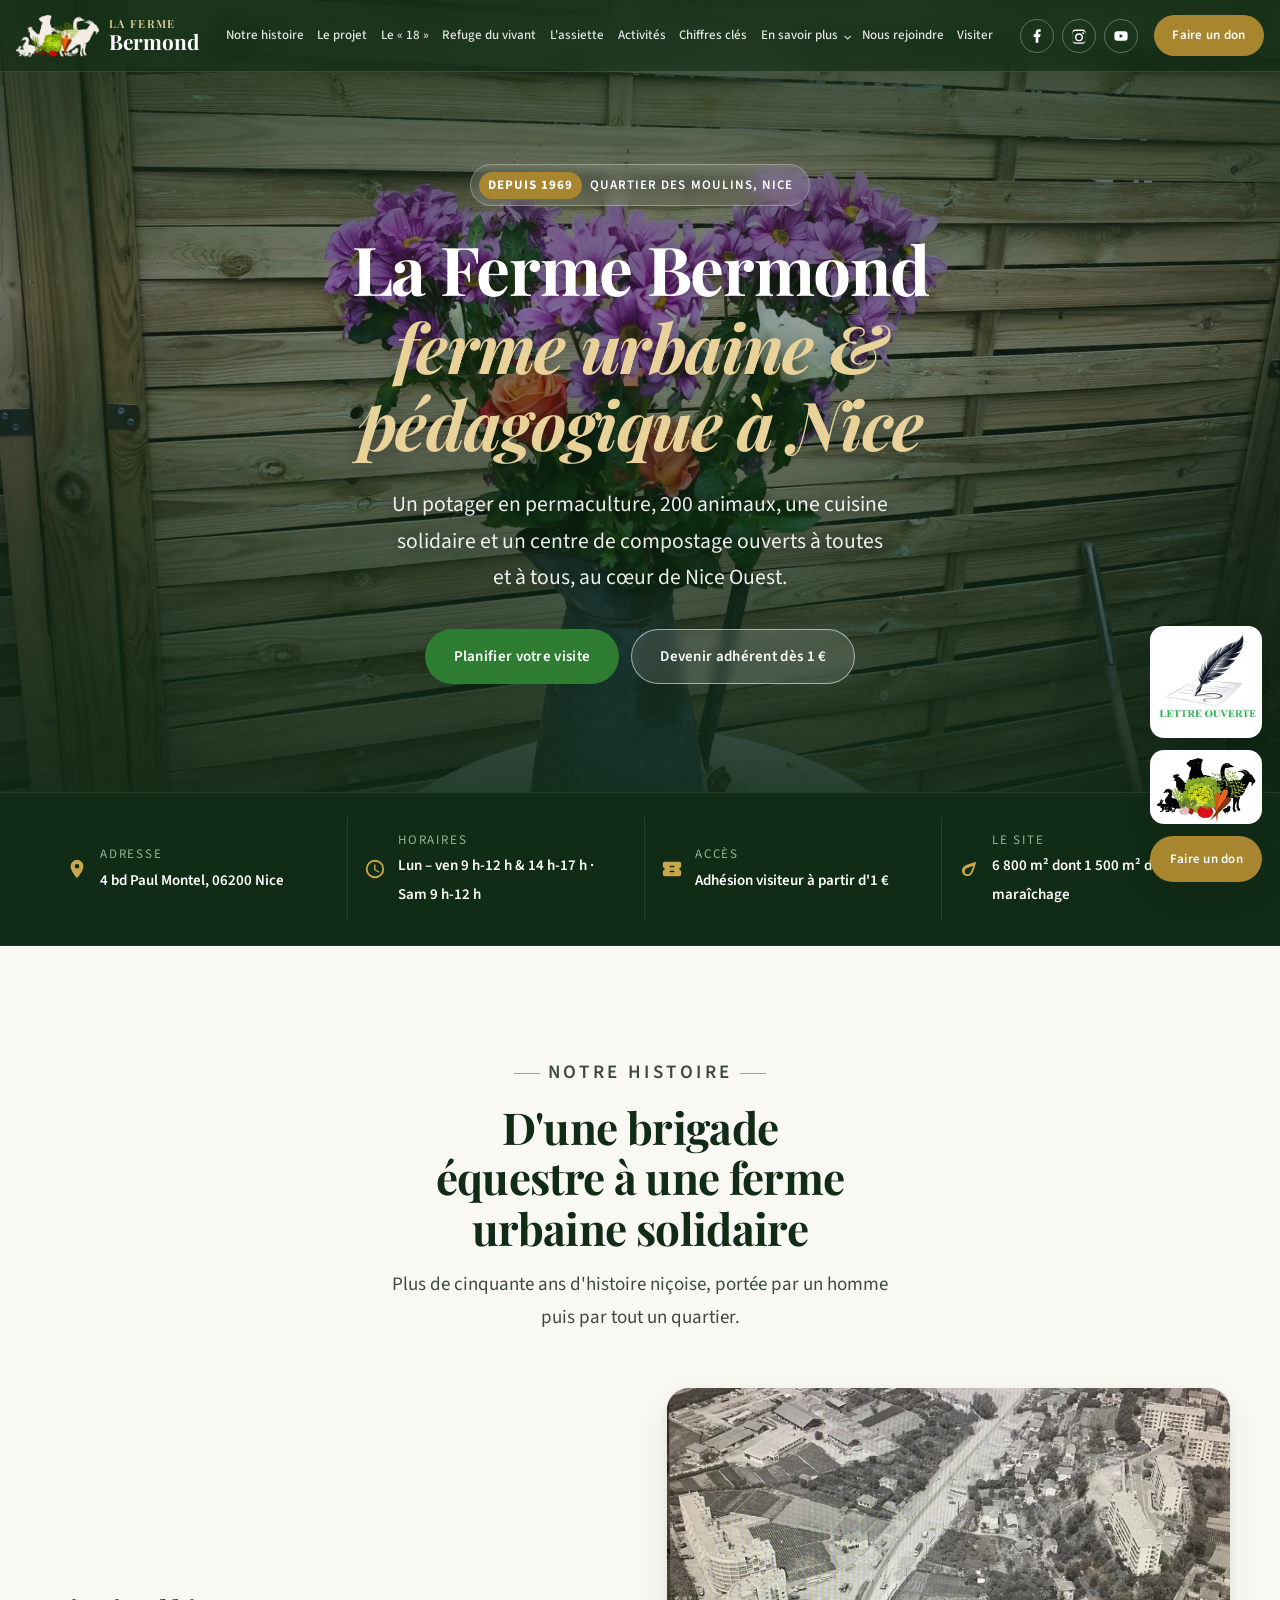
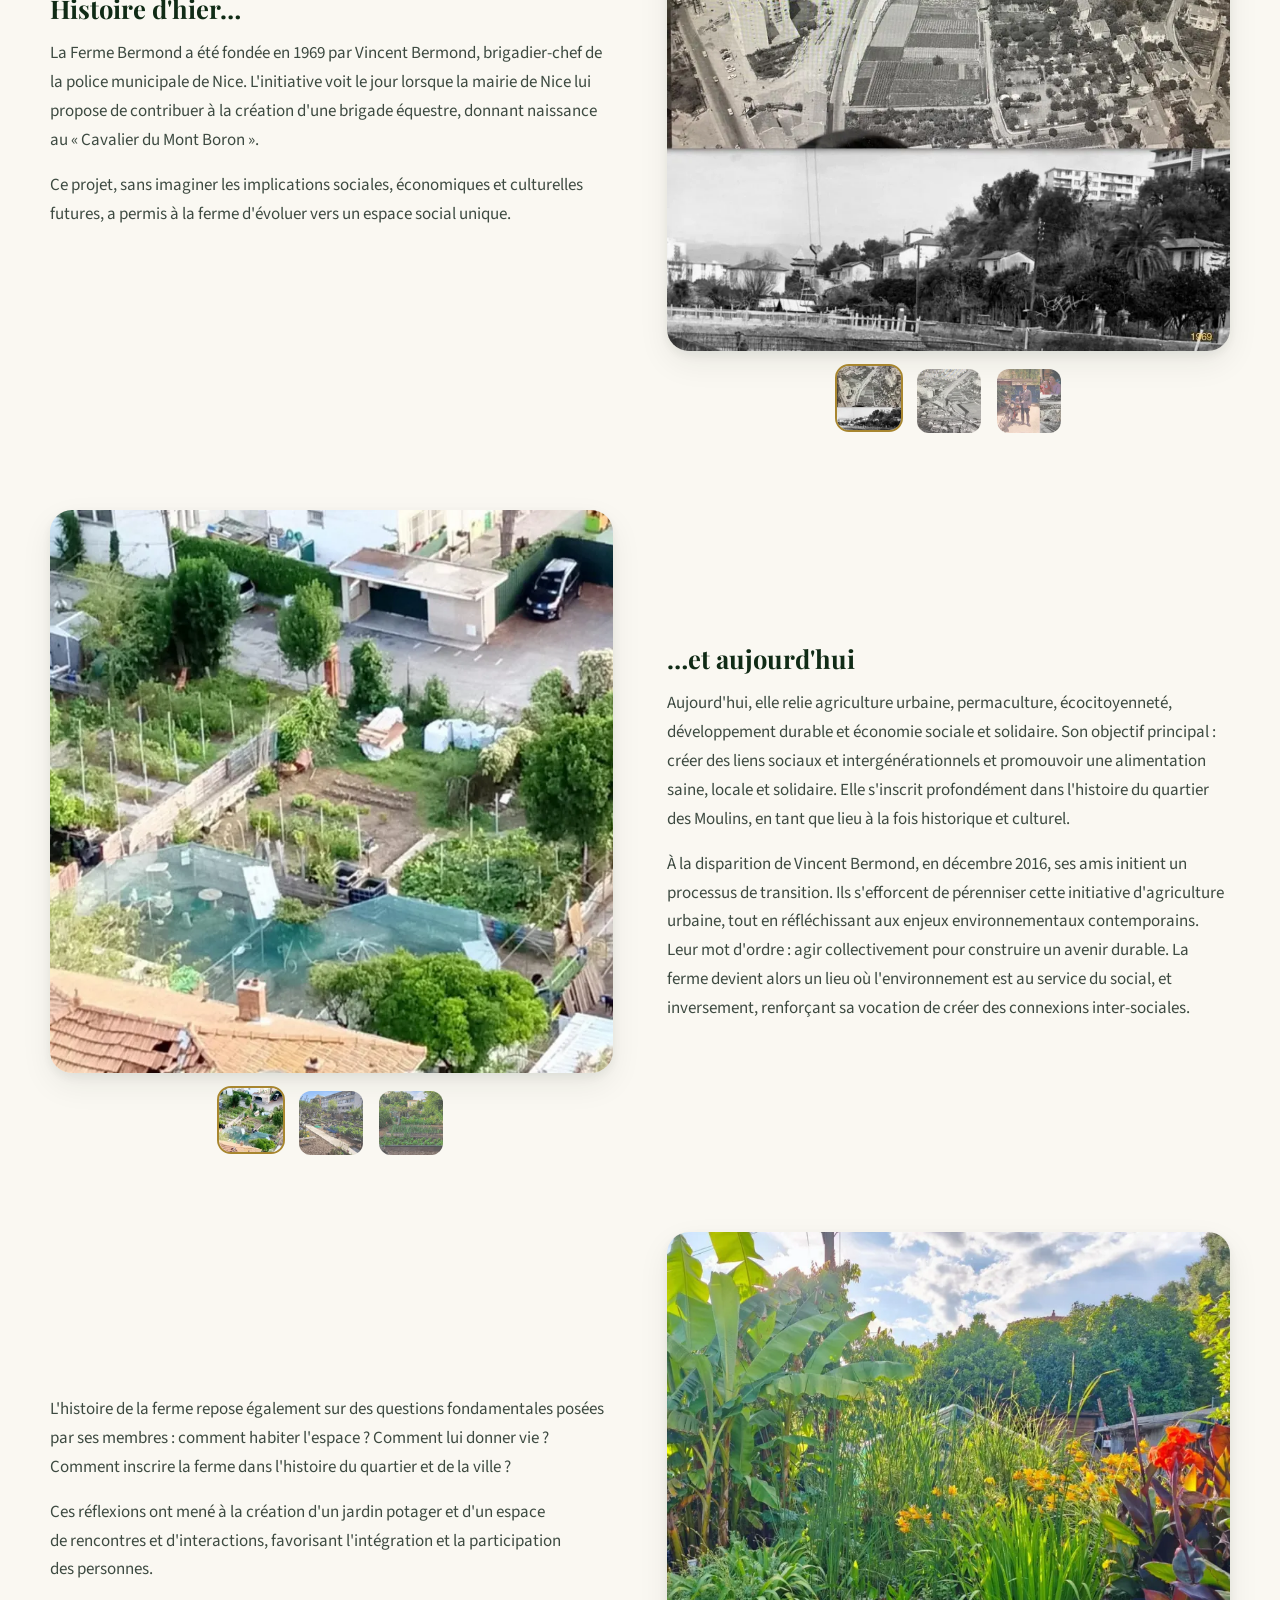
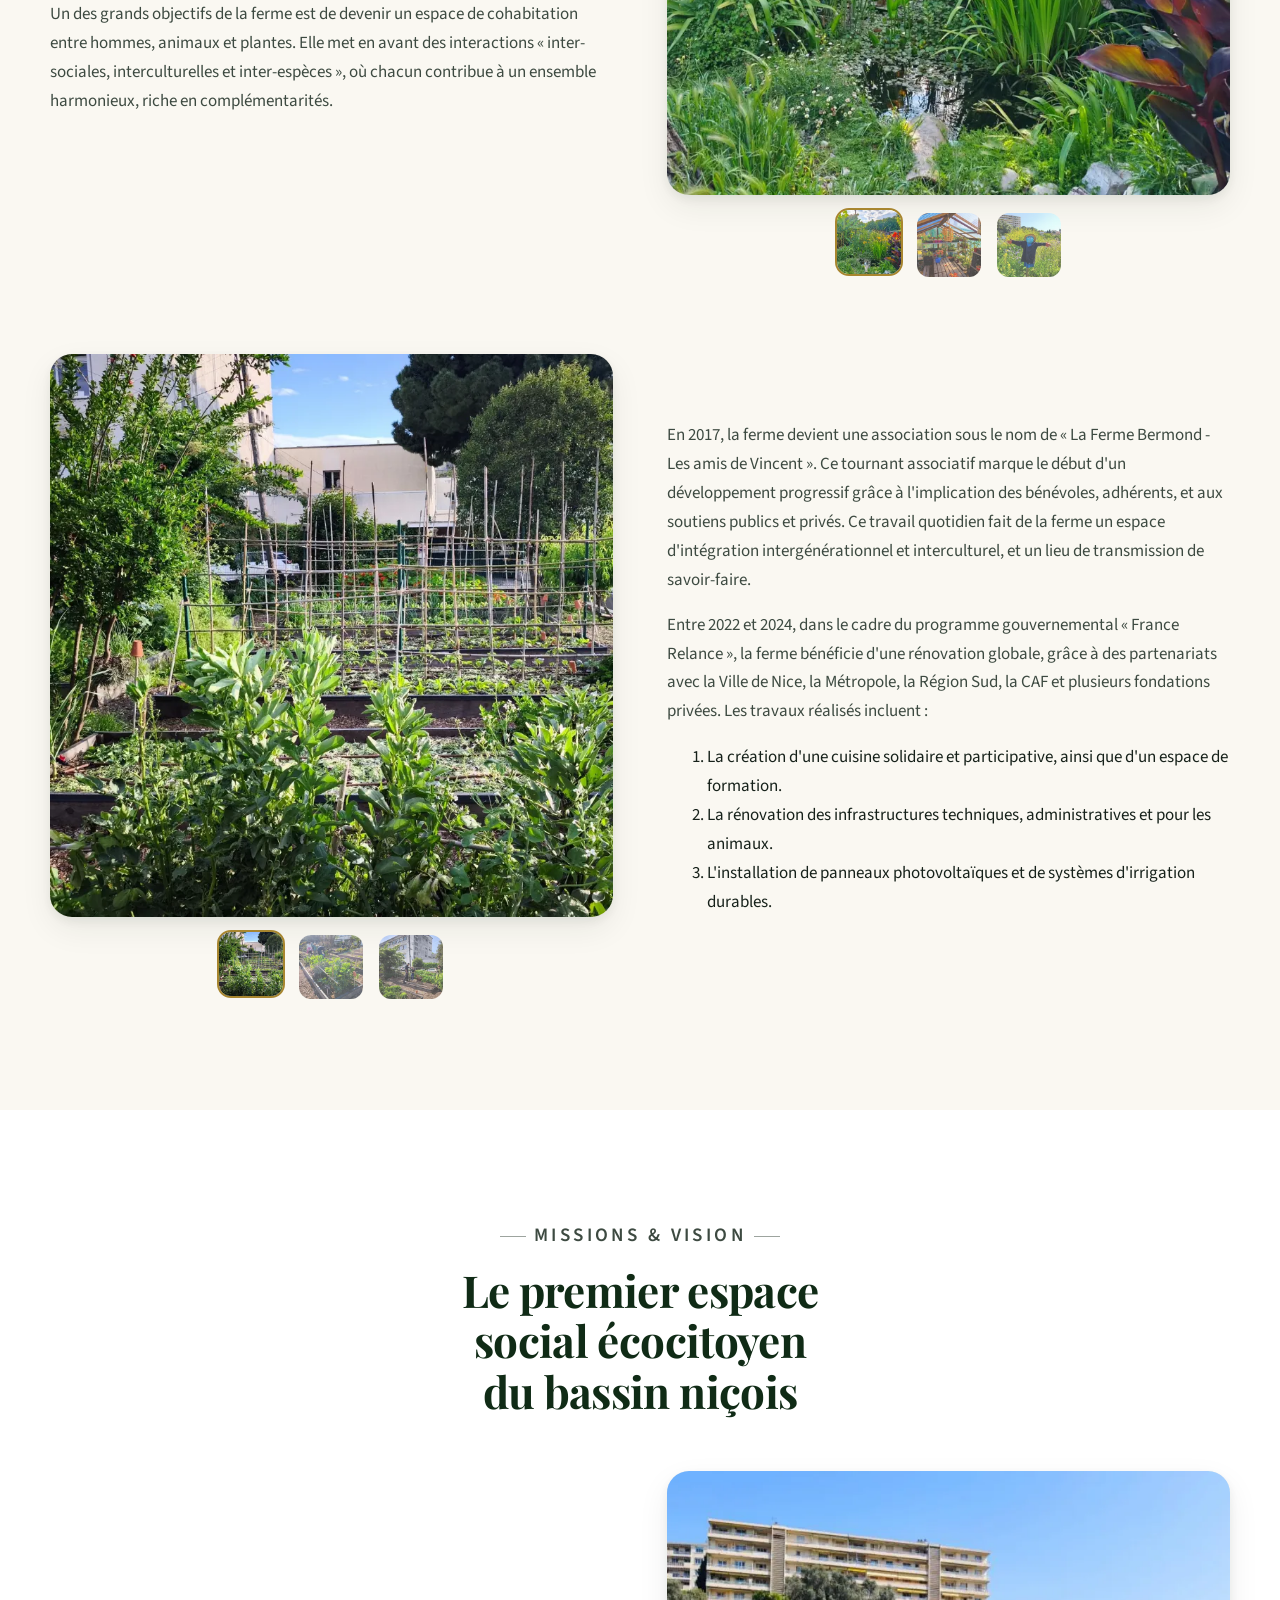
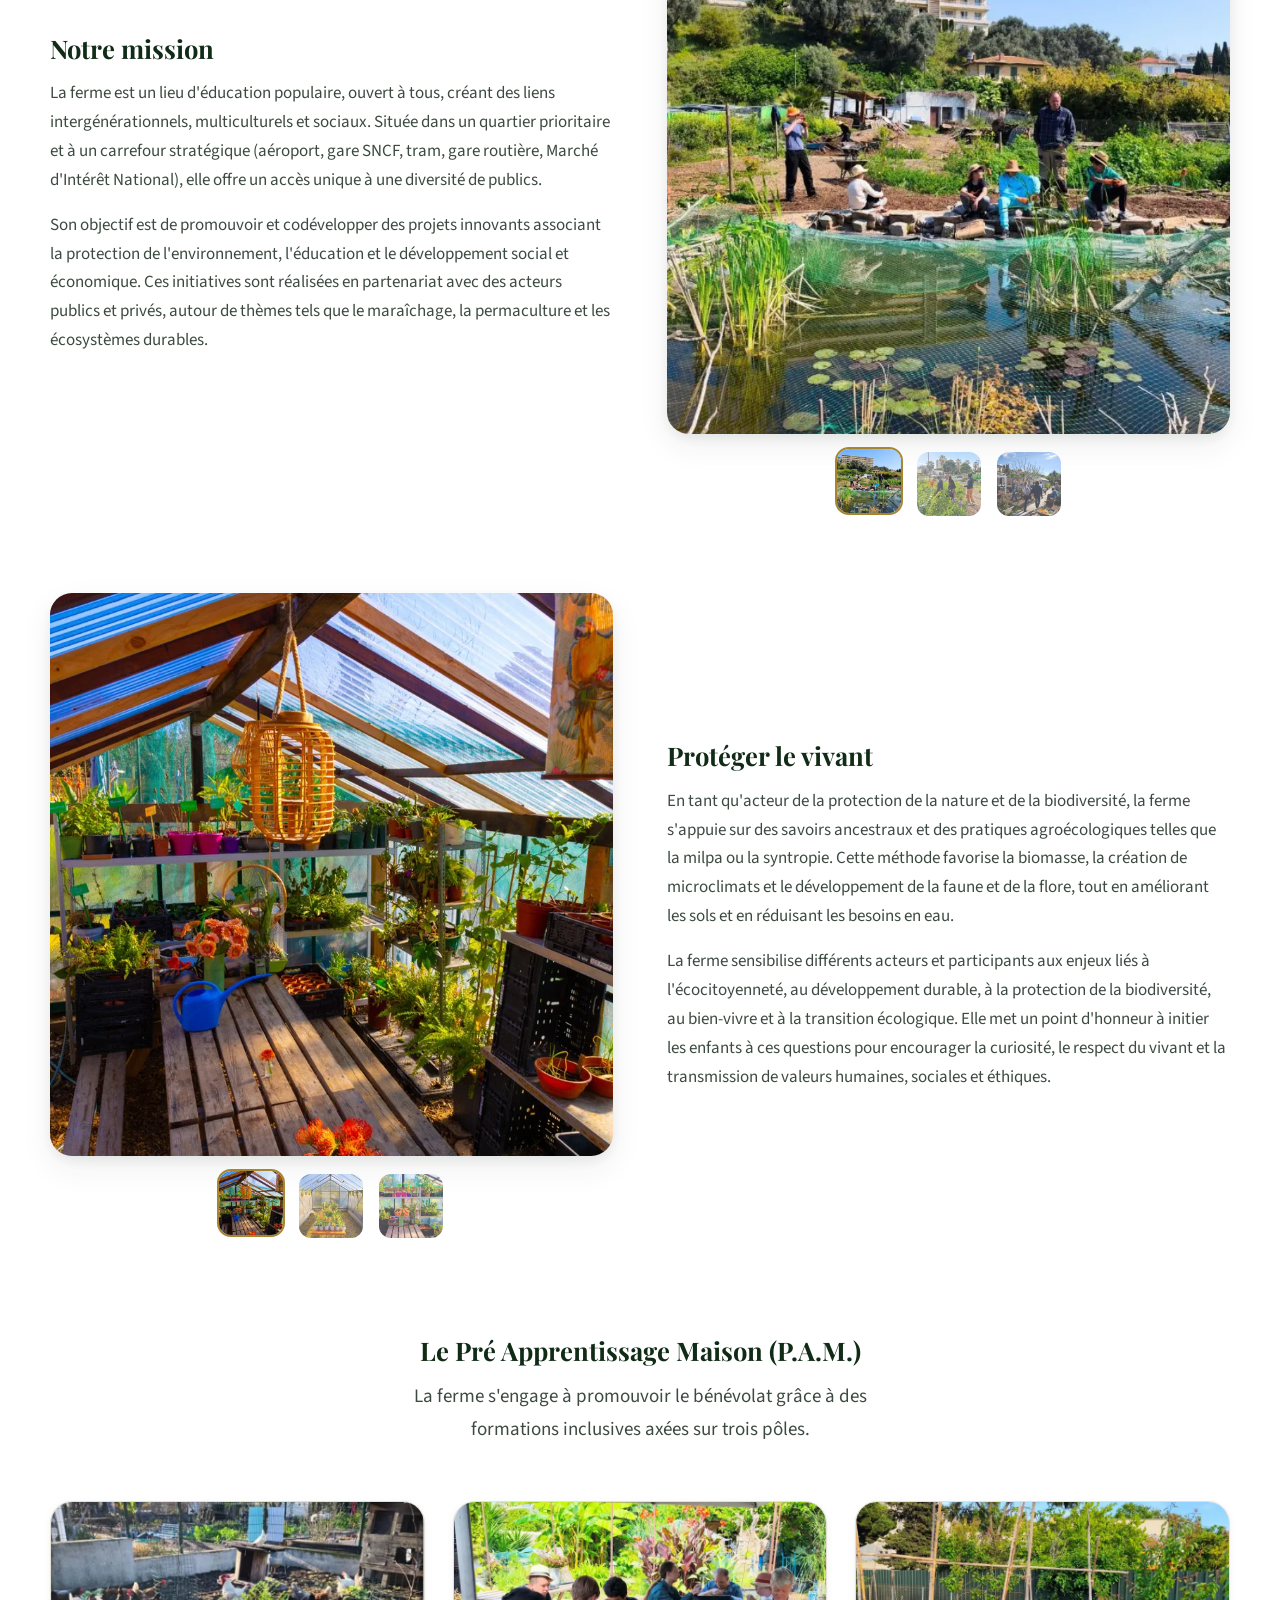
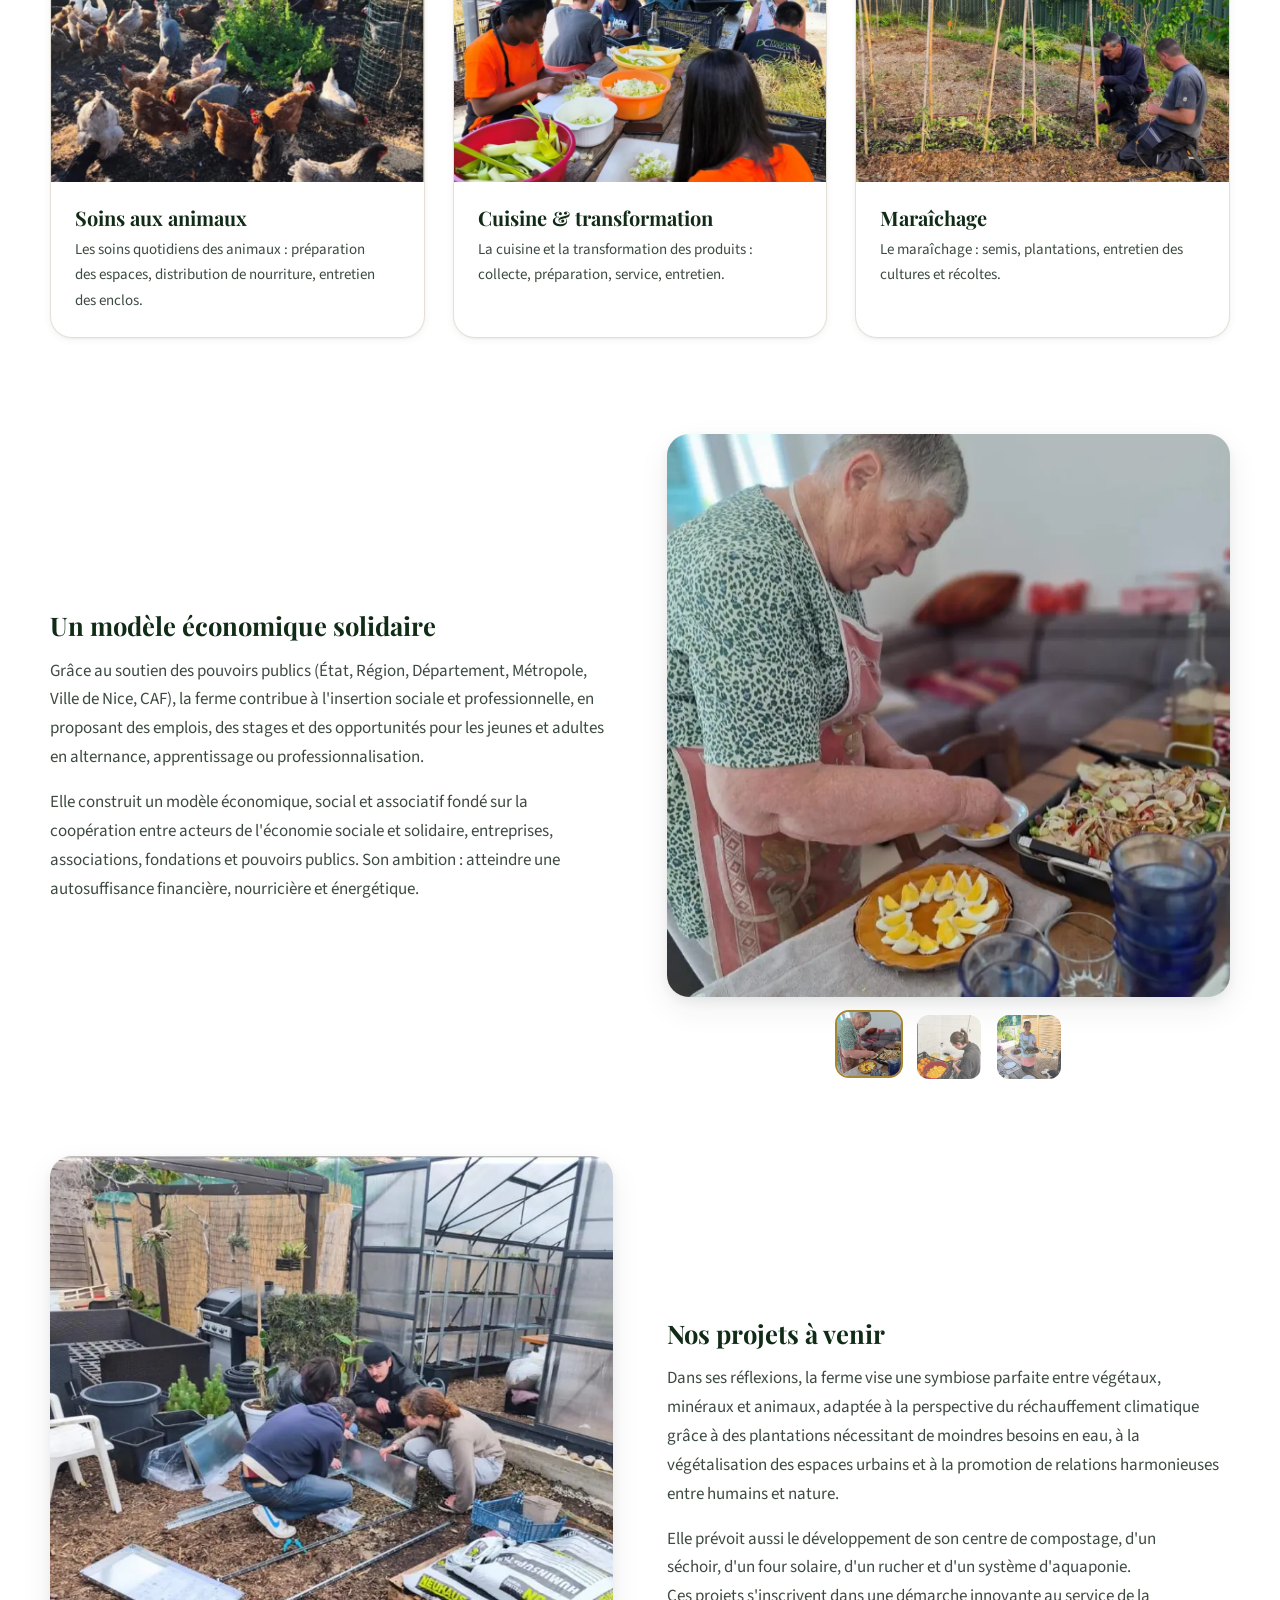
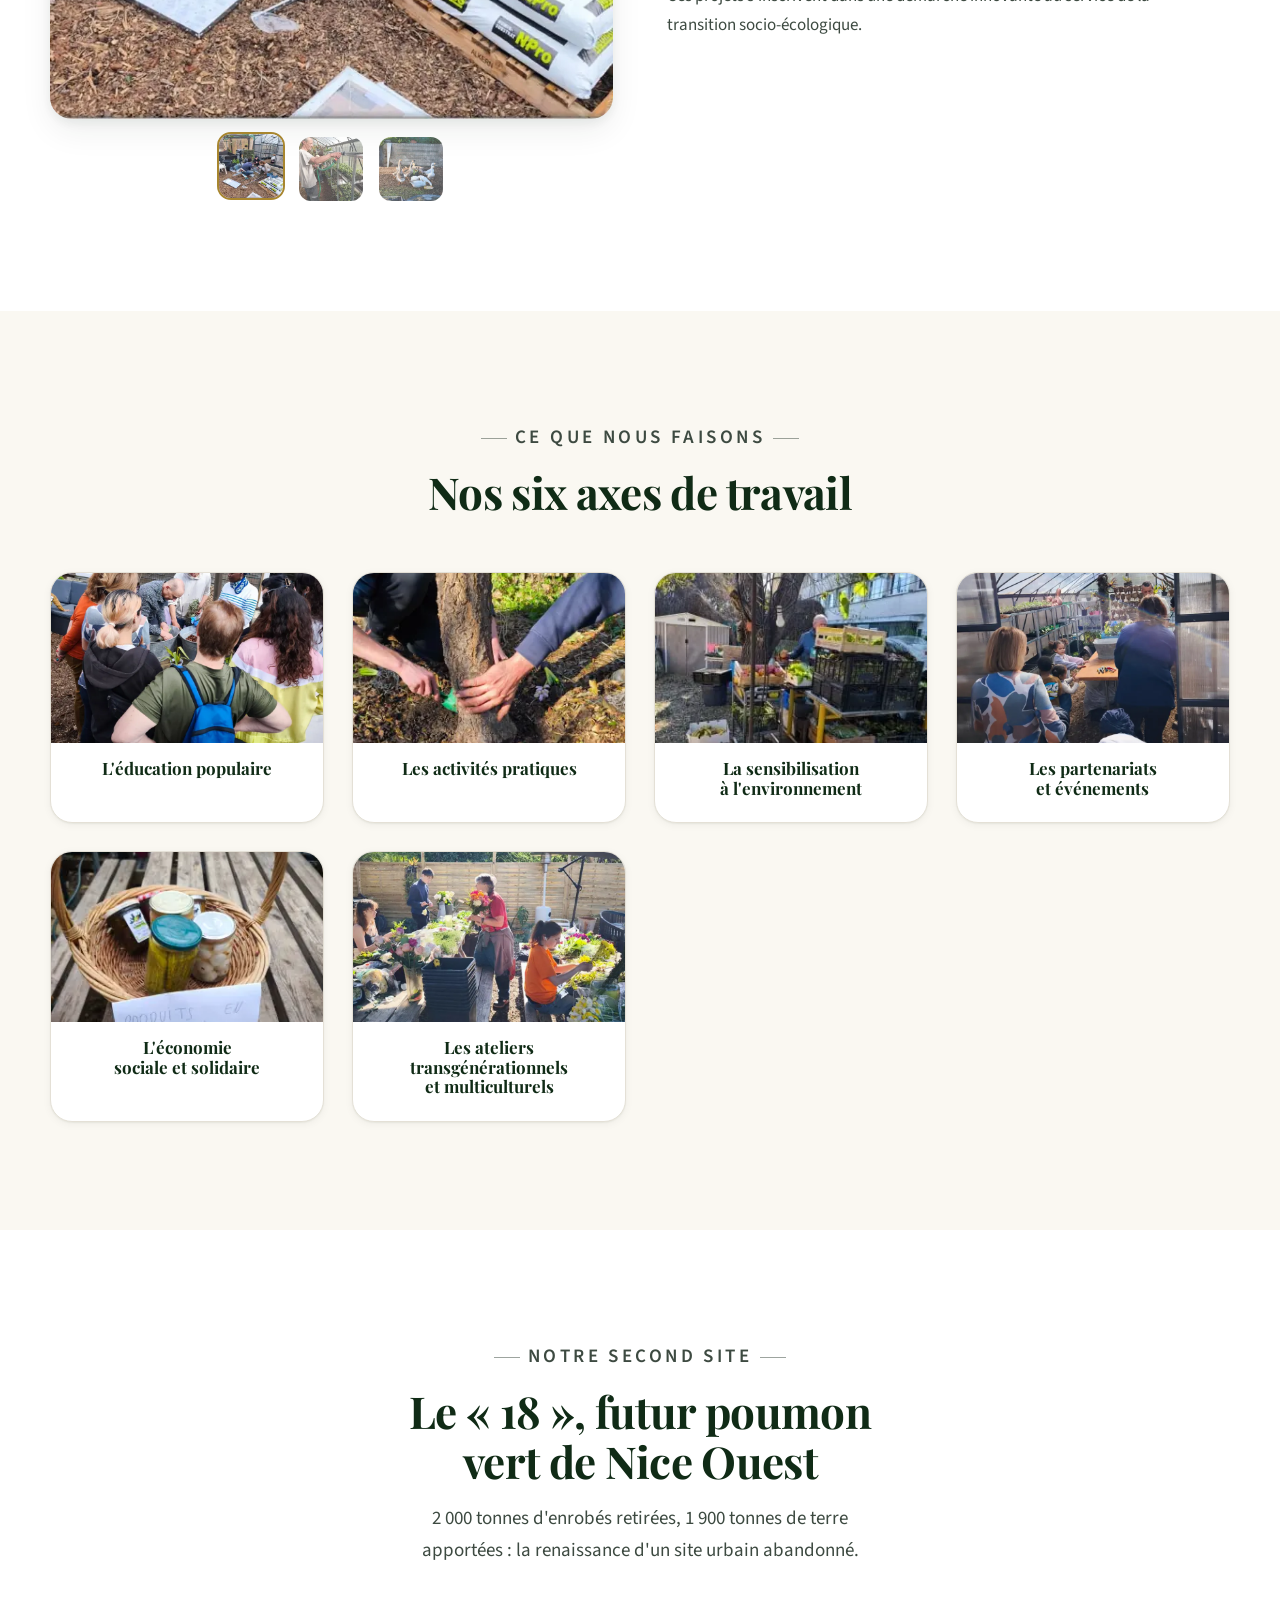
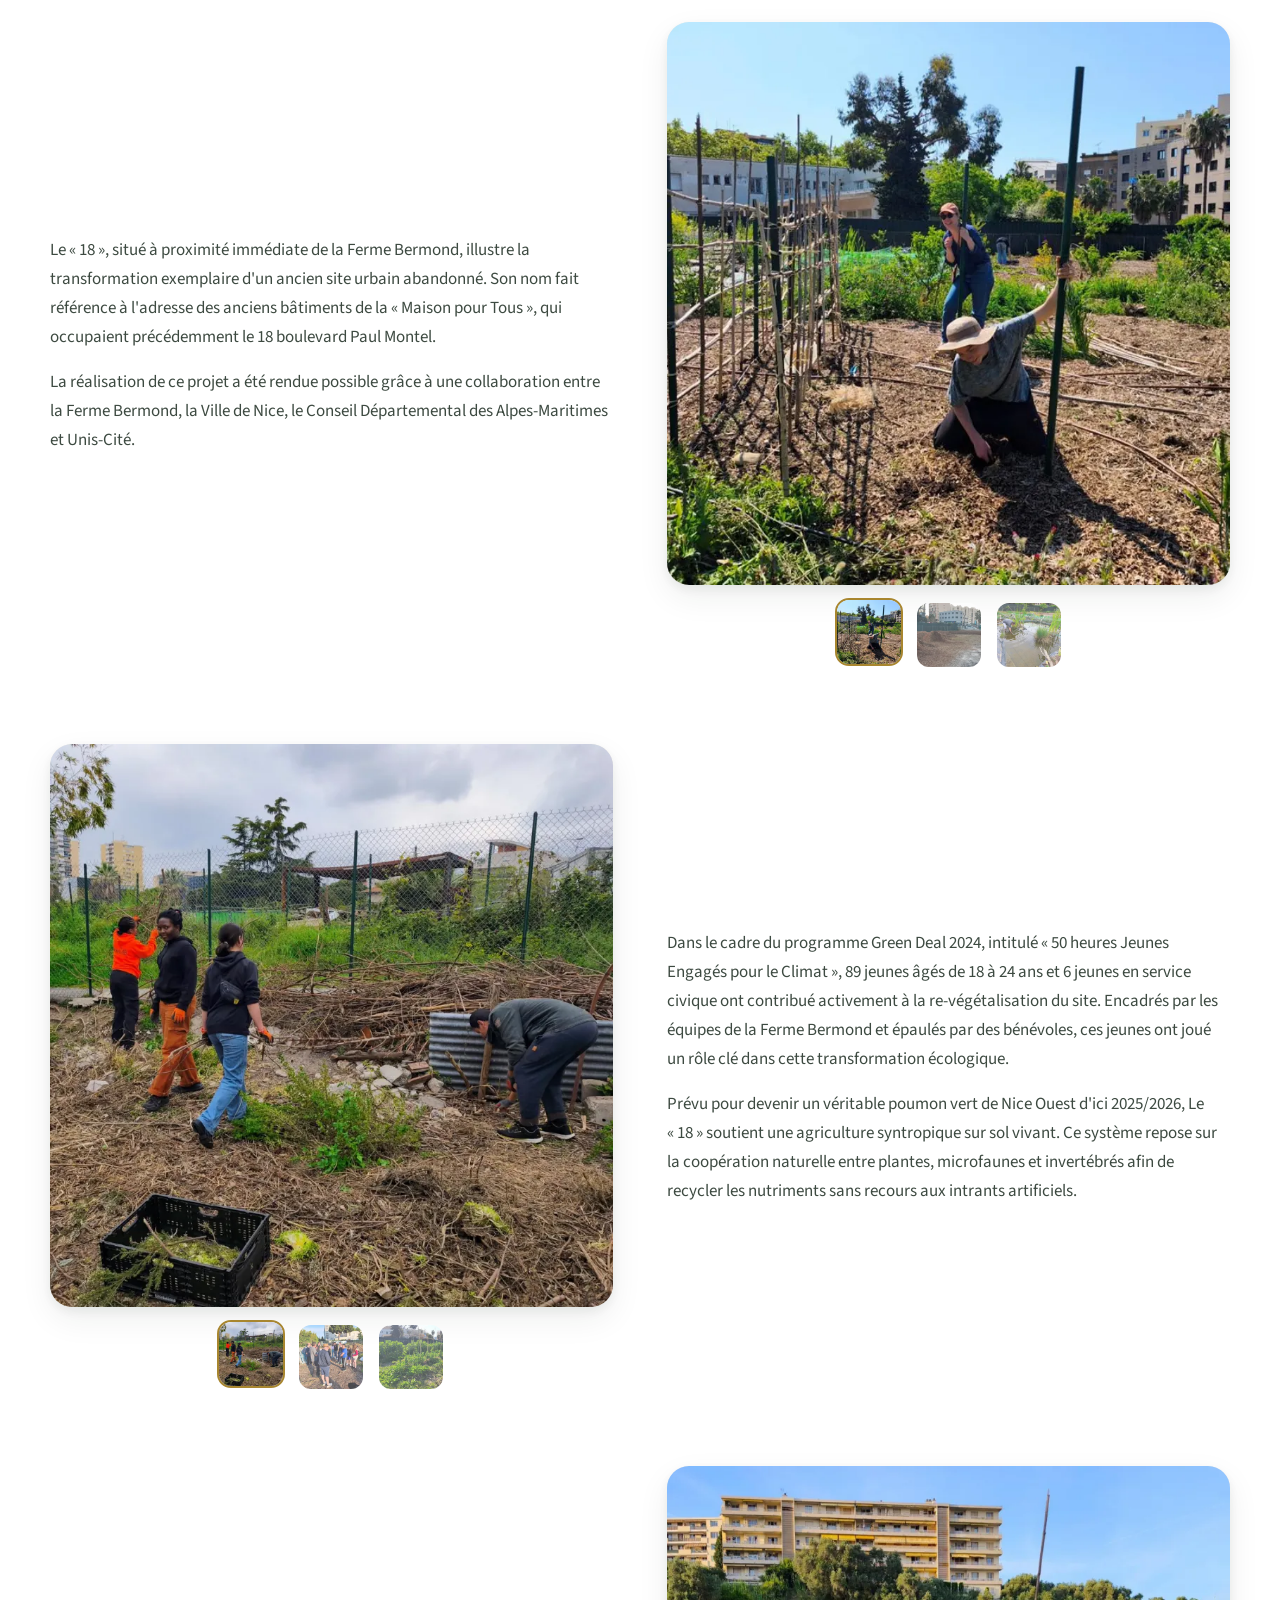
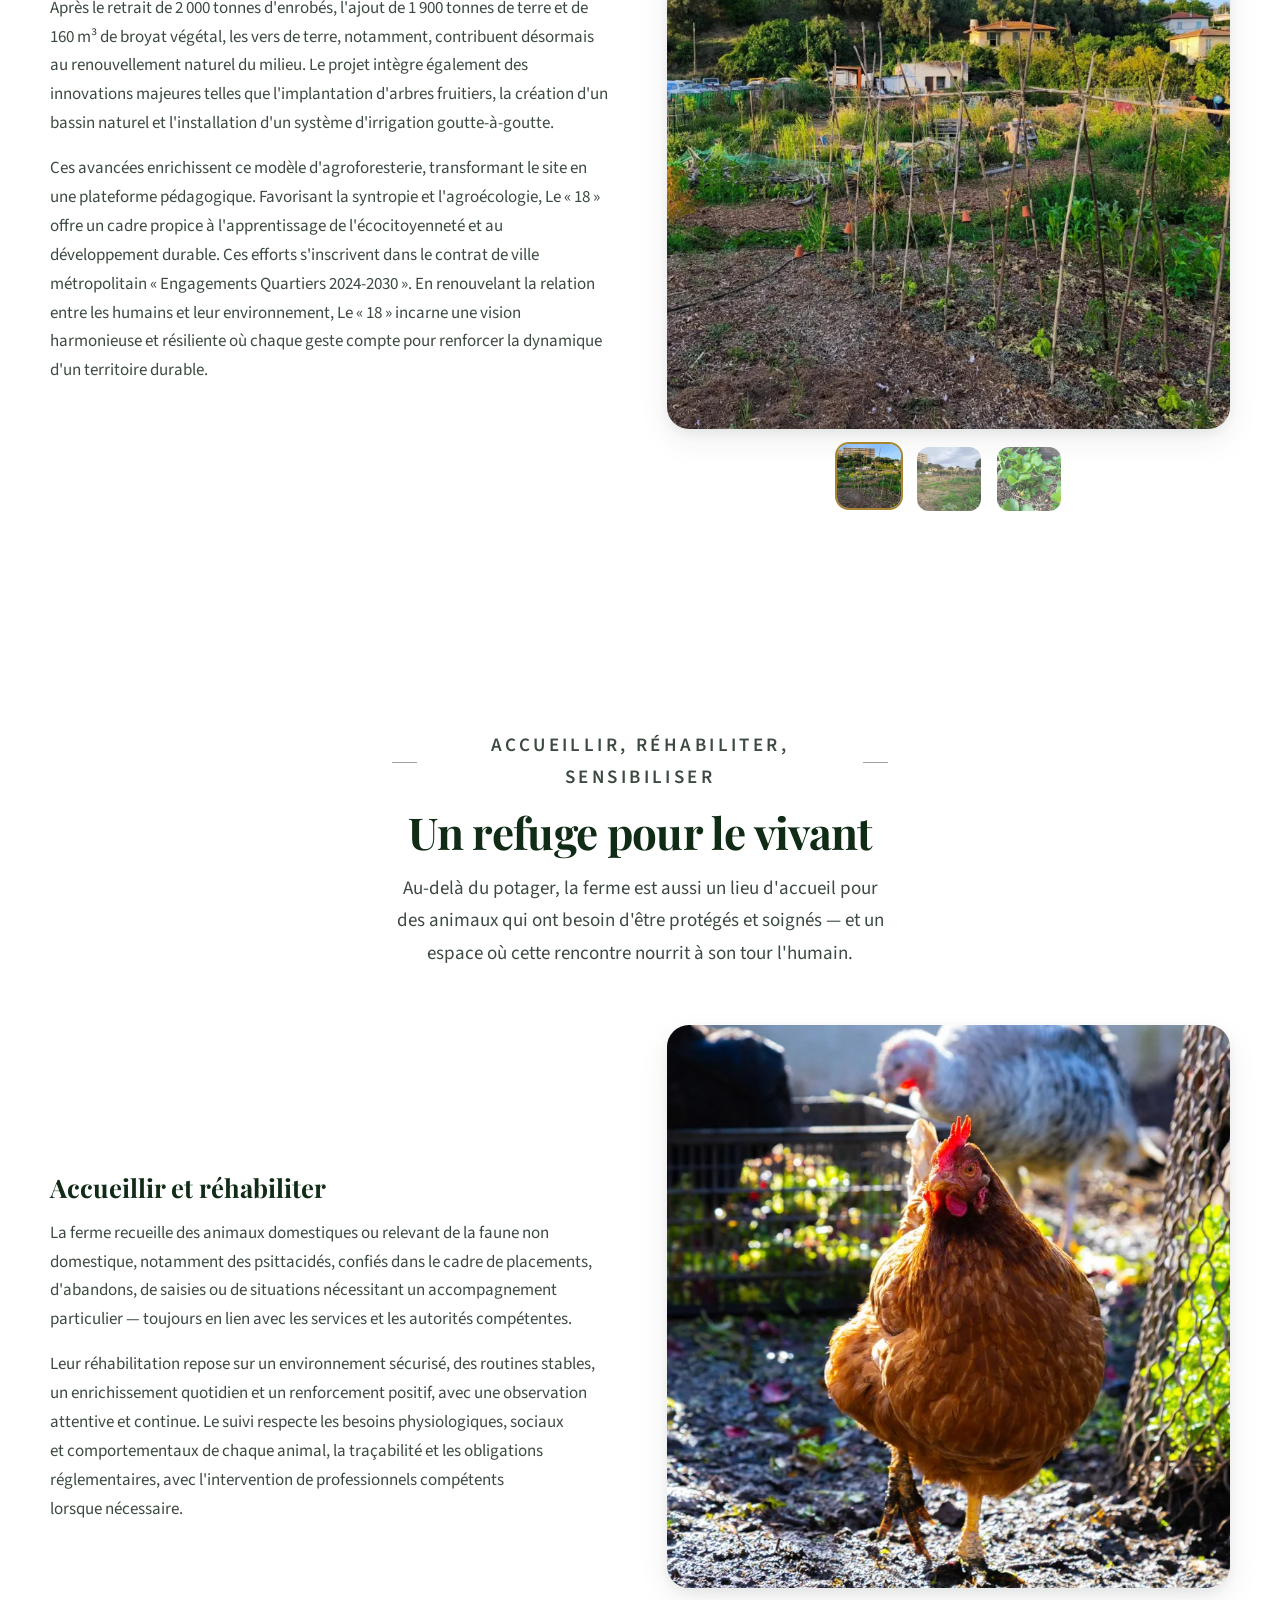
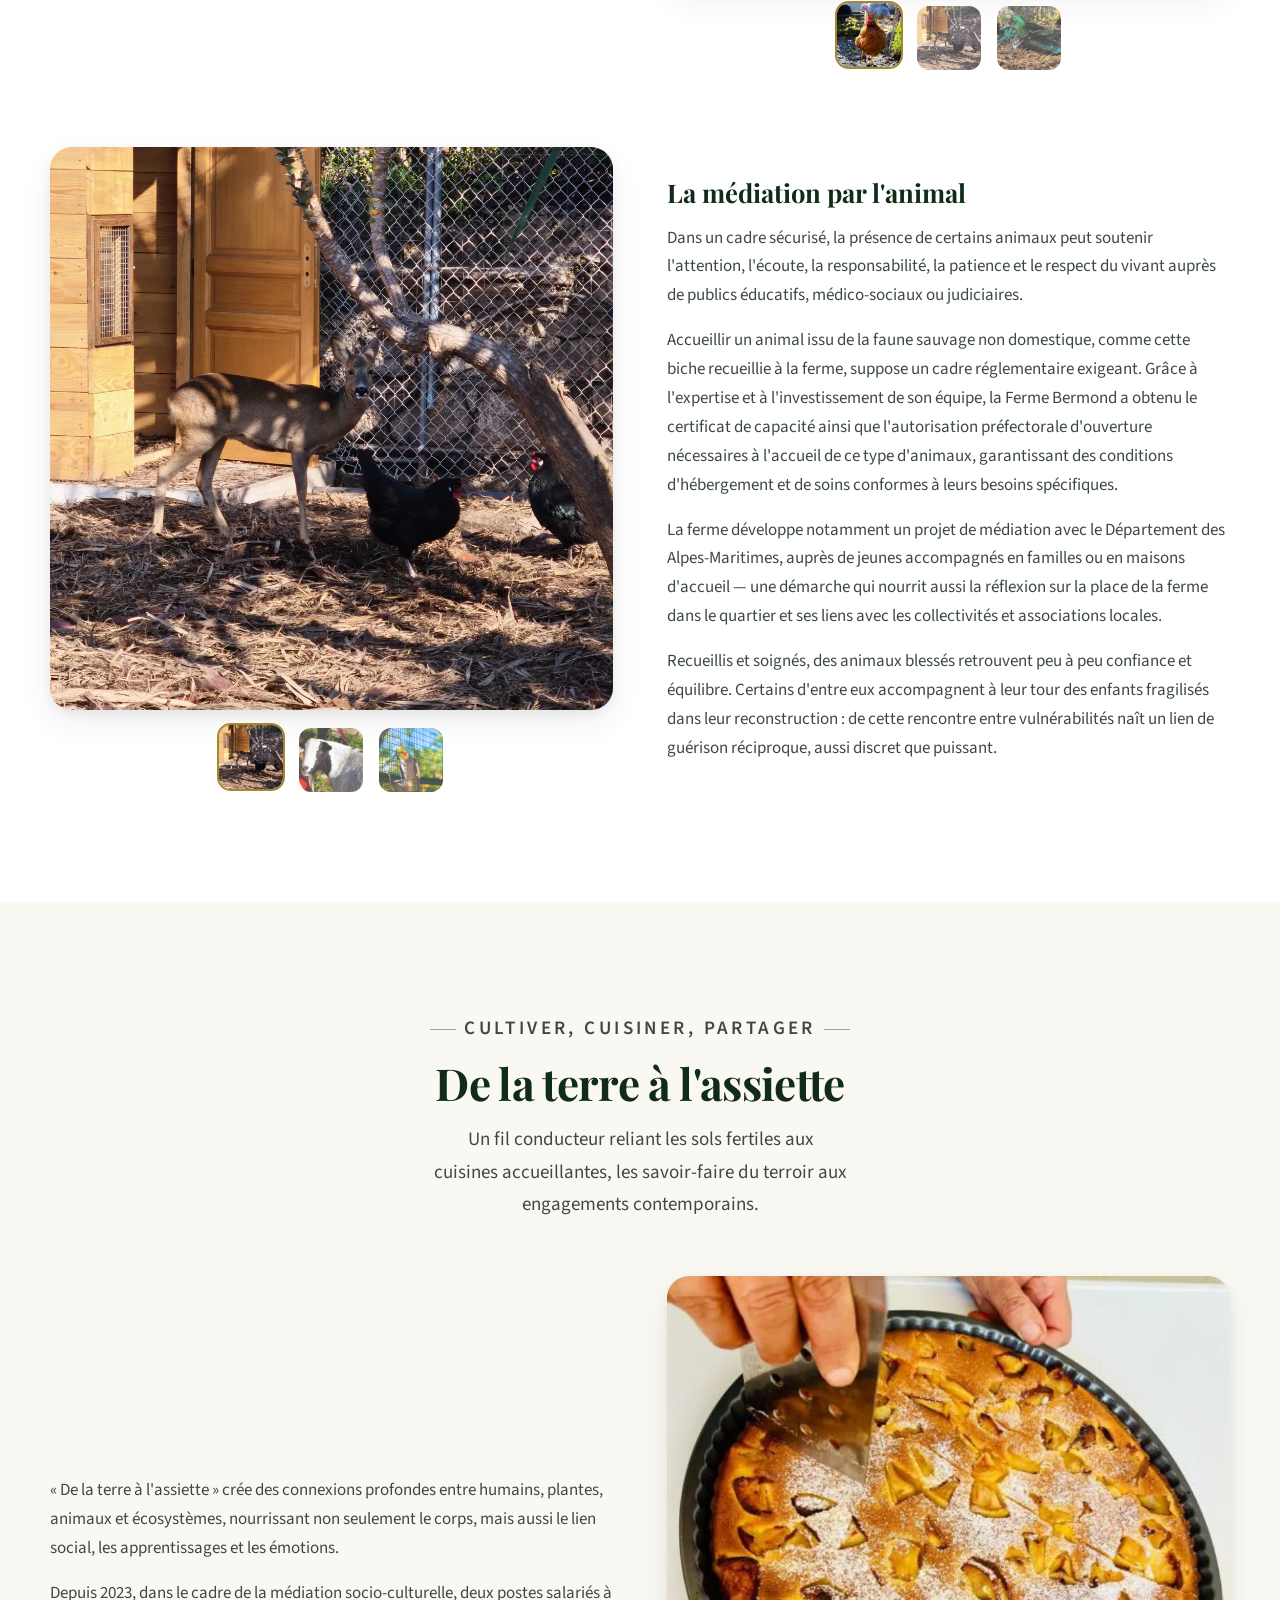
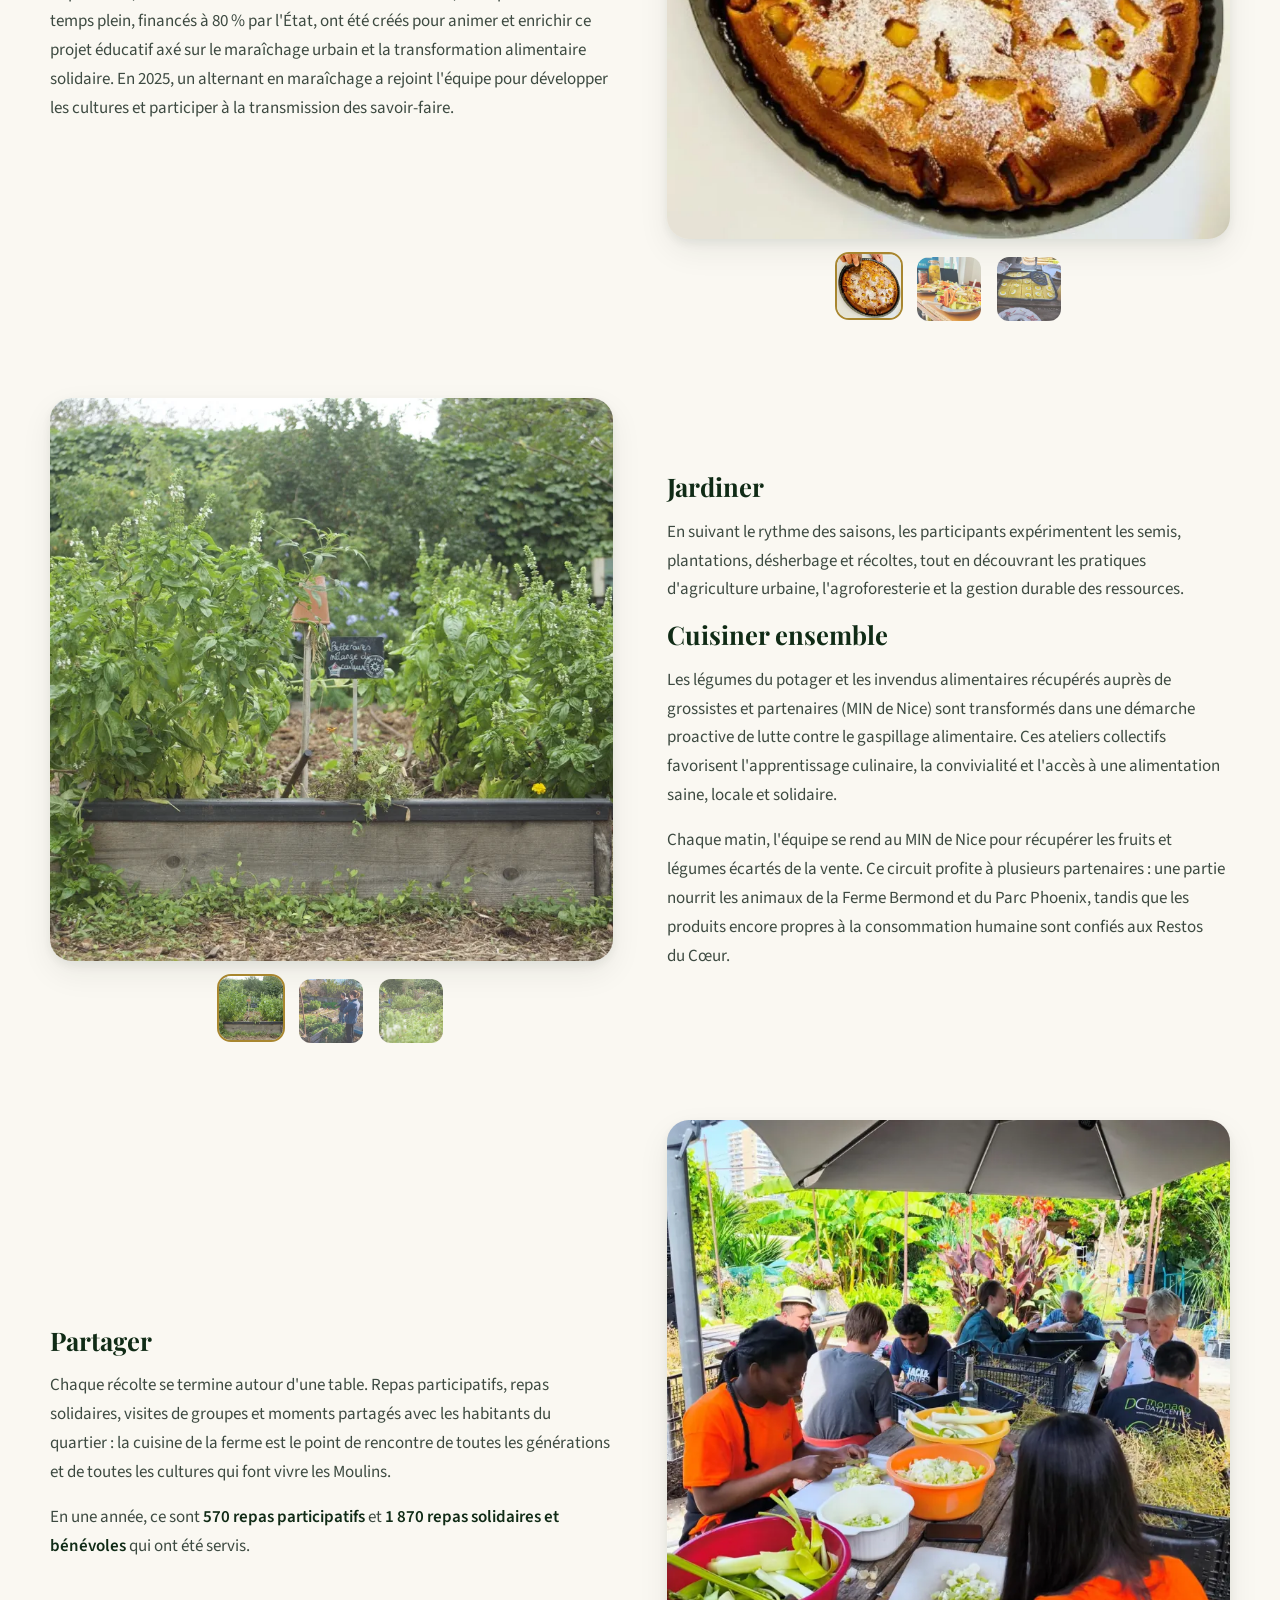
==== commit 5261227f: "Met en avant la biche recueillie et mentionne l'agrément préfectoral Dans « La médiation par l'anima" ====
--- a/index.html
+++ b/index.html
@@ -747,6 +747,14 @@
                             éducatifs, médico-sociaux ou judiciaires.
                         </p>
                         <p>
+                            Accueillir un animal issu de la faune sauvage non domestique, comme cette biche recueillie
+                            à la ferme, suppose un cadre réglementaire exigeant. Grâce à l'expertise et à
+                            l'investissement de son équipe, la Ferme Bermond a obtenu le certificat de capacité ainsi
+                            que l'autorisation préfectorale d'ouverture nécessaires à l'accueil de ce type d'animaux,
+                            garantissant des conditions d'hébergement et de soins conformes à leurs besoins
+                            spécifiques.
+                        </p>
+                        <p>
                             La ferme développe notamment un projet de médiation avec le Département des
                             Alpes-Maritimes, auprès de jeunes accompagnés en familles ou en maisons d'accueil&nbsp;—
                             une démarche qui nourrit aussi la réflexion sur la place de la ferme dans le quartier et
@@ -761,11 +769,11 @@
                     </div>
                     <figure class="split__media gallery" data-gallery>
                         <div class="gallery__frame">
-                            <img class="gallery__main" src="images/chevre-refuge.webp" width="800" height="800" alt="Chèvre accueillie à la Ferme Bermond" loading="lazy" decoding="async">
-                        </div>
-                        <div class="gallery__thumbs">
-                            <button type="button" class="gallery__thumb" data-full="images/chevre-refuge.webp" aria-current="true" aria-label="Voir la photo : la chèvre de la ferme"><img src="images/thumbs/chevre-refuge.webp" width="200" height="200" alt="" loading="lazy"></button>
-                            <button type="button" class="gallery__thumb" data-full="images/oies-basse-cour.webp" aria-label="Voir la photo : oies de la basse-cour"><img src="images/thumbs/oies-basse-cour.webp" width="200" height="200" alt="" loading="lazy"></button>
+                            <img class="gallery__main" src="images/animal.webp" width="1100" height="1100" alt="Biche recueillie à la Ferme Bermond, au cœur de la médiation par l'animal" loading="lazy" decoding="async">
+                        </div>
+                        <div class="gallery__thumbs">
+                            <button type="button" class="gallery__thumb" data-full="images/animal.webp" aria-current="true" aria-label="Voir la photo : la biche recueillie"><img src="images/thumbs/animal.webp" width="200" height="200" alt="" loading="lazy"></button>
+                            <button type="button" class="gallery__thumb" data-full="images/chevre-refuge.webp" aria-label="Voir la photo : la chèvre de la ferme"><img src="images/thumbs/chevre-refuge.webp" width="200" height="200" alt="" loading="lazy"></button>
                             <button type="button" class="gallery__thumb" data-full="images/calopsitte-refuge.webp" aria-label="Voir la photo : calopsitte de la volière"><img src="images/thumbs/calopsitte-refuge.webp" width="200" height="200" alt="" loading="lazy"></button>
                         </div>
                     </figure>
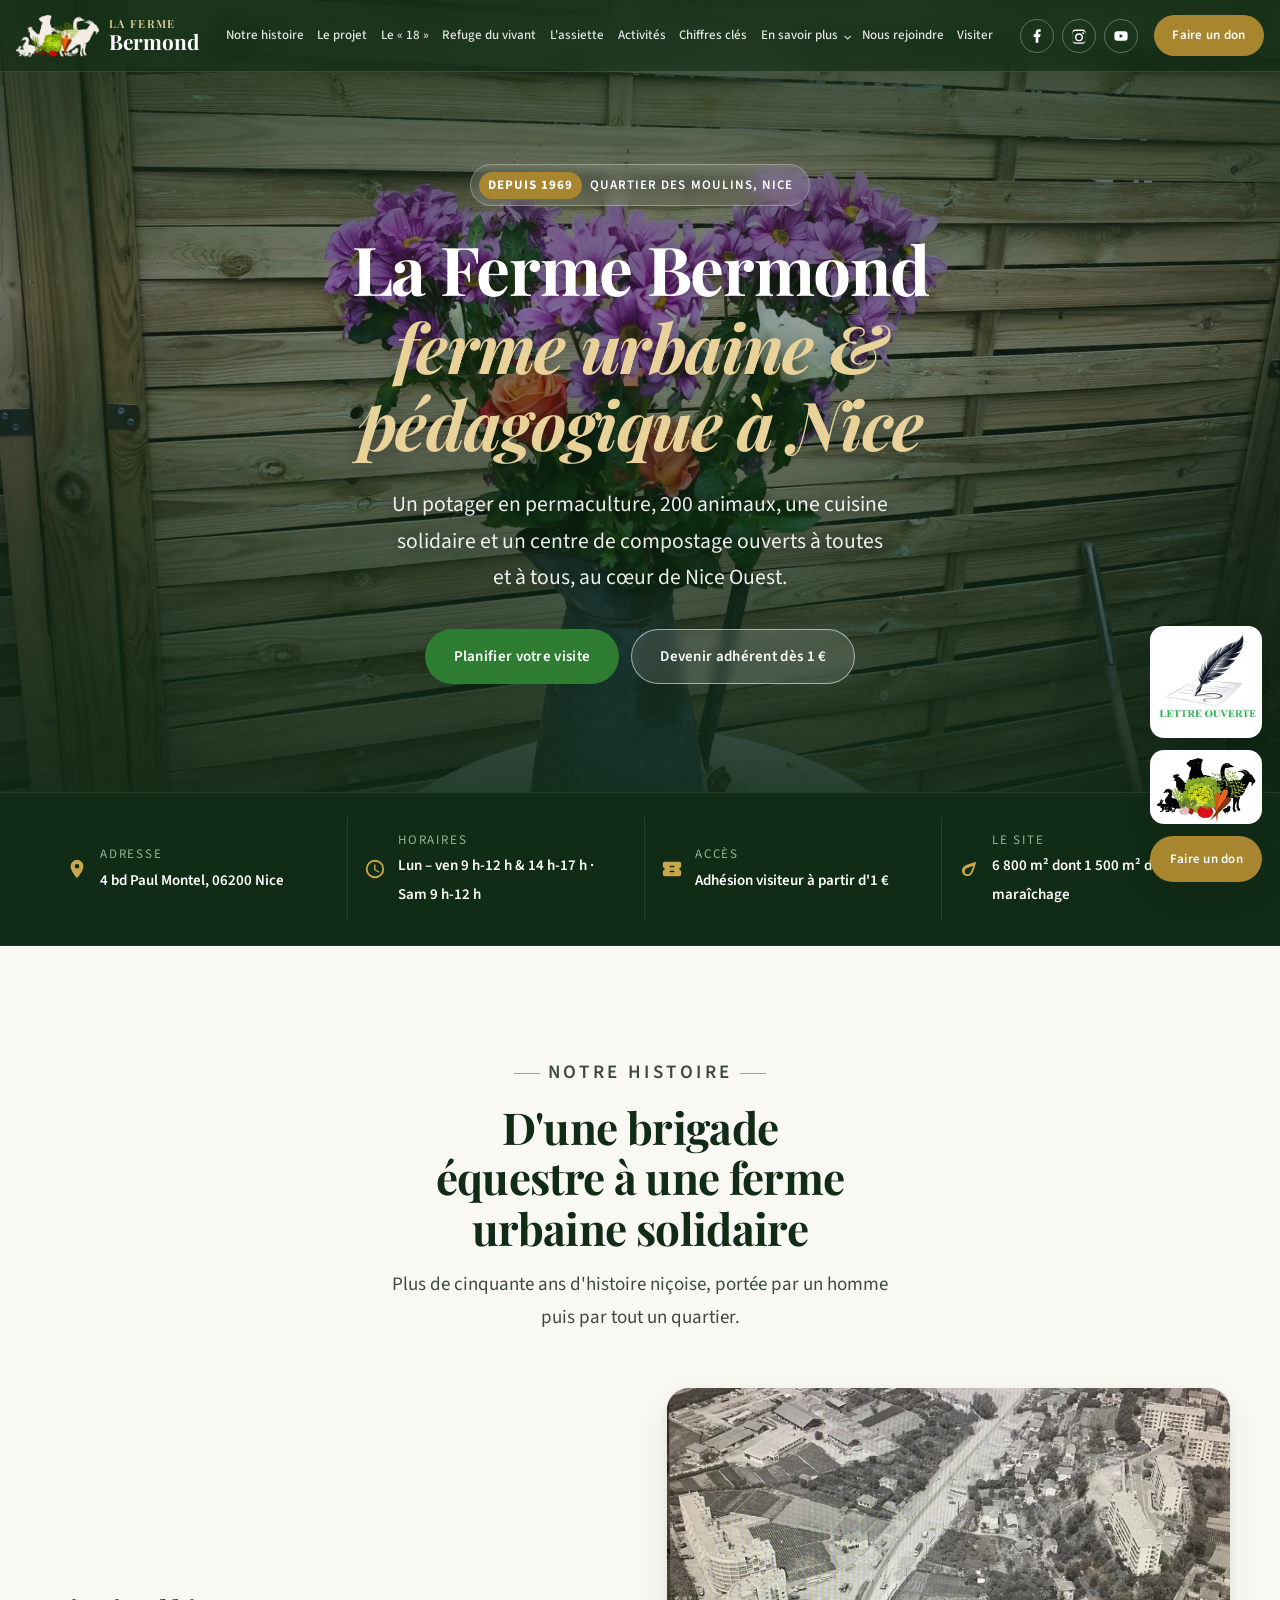
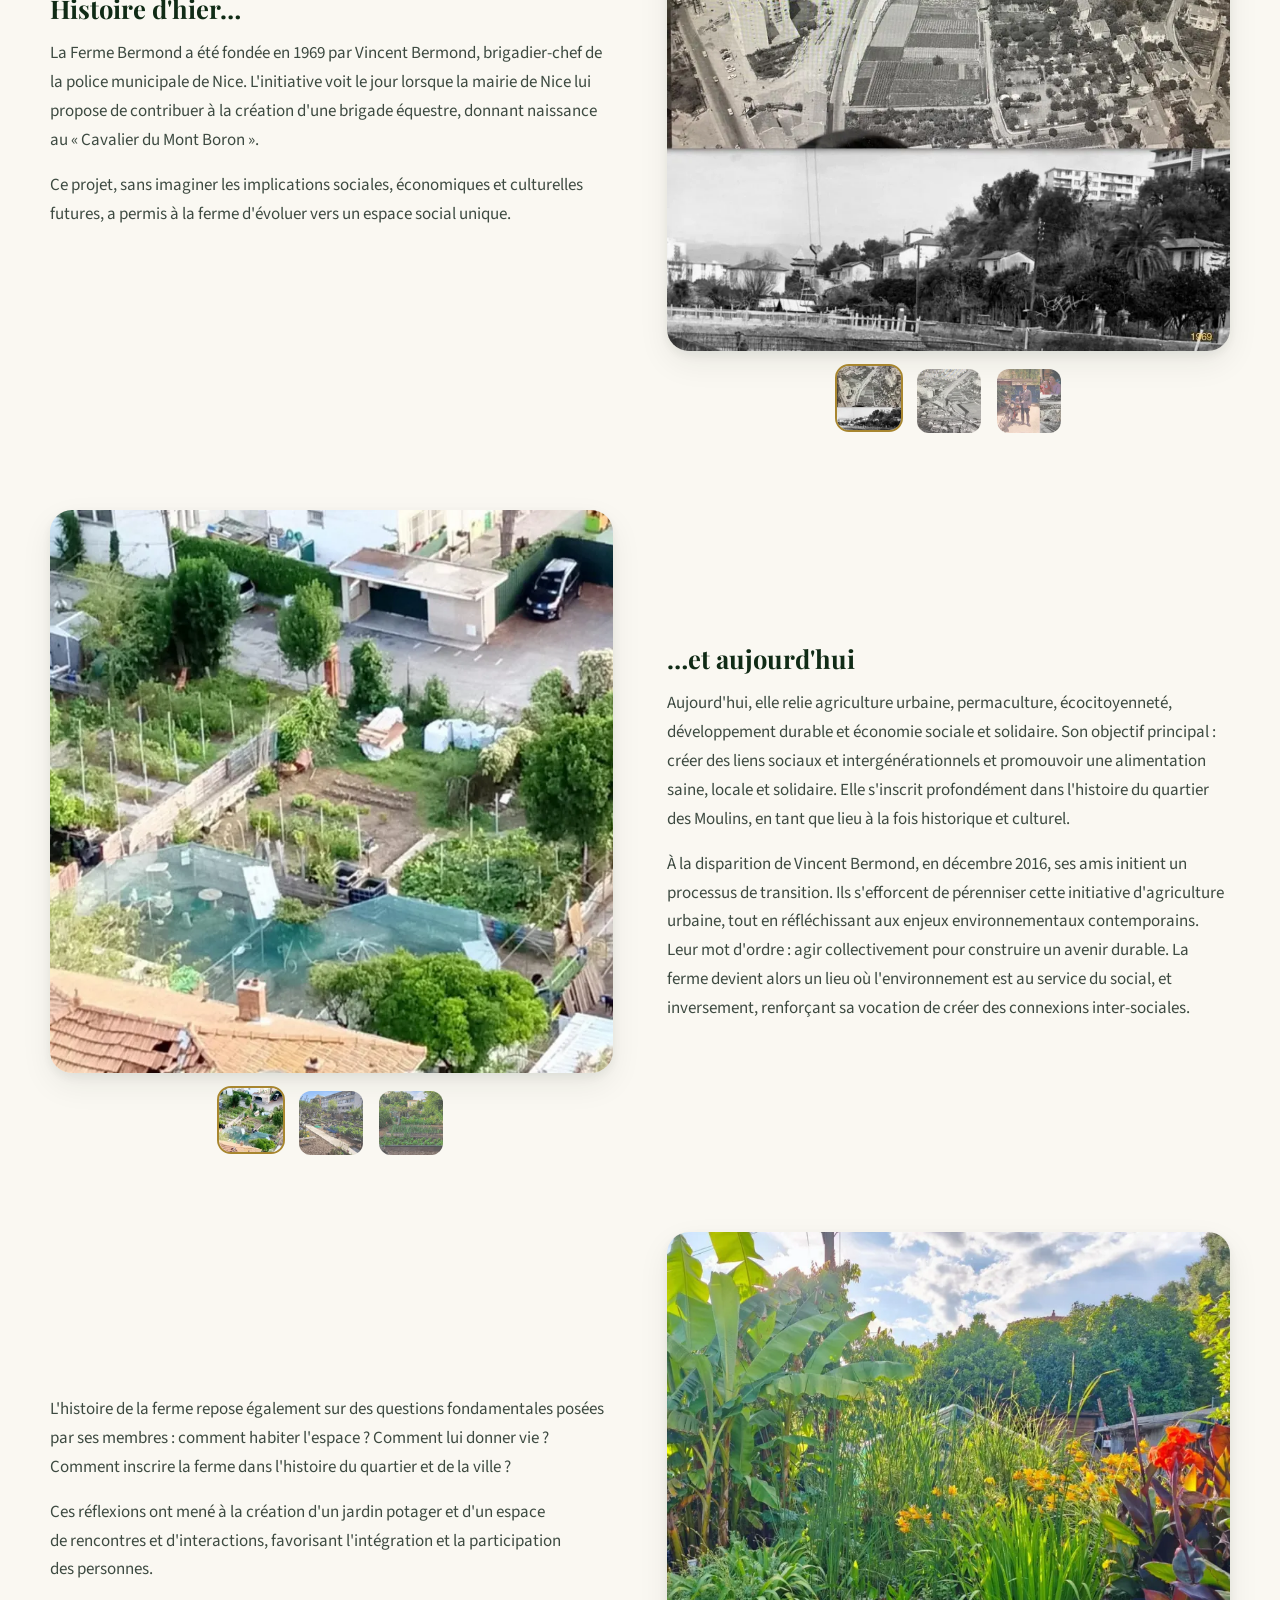
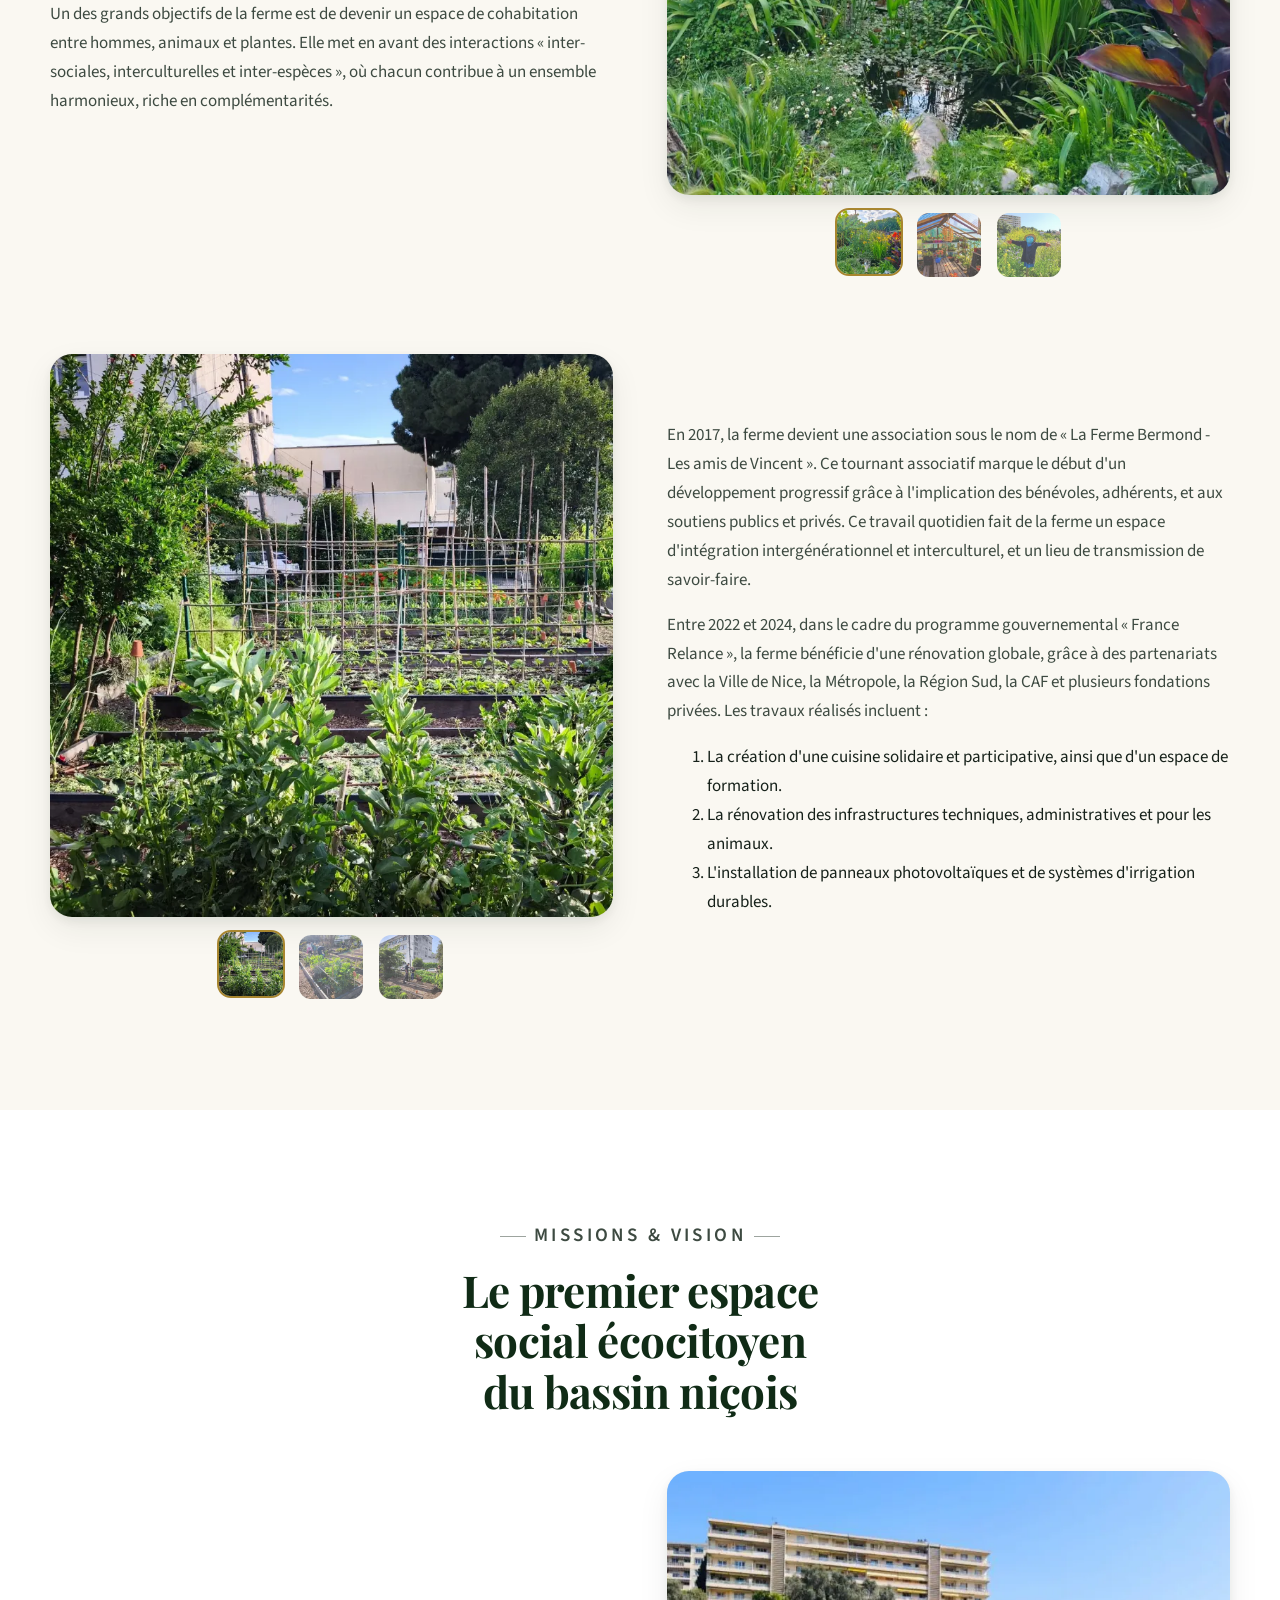
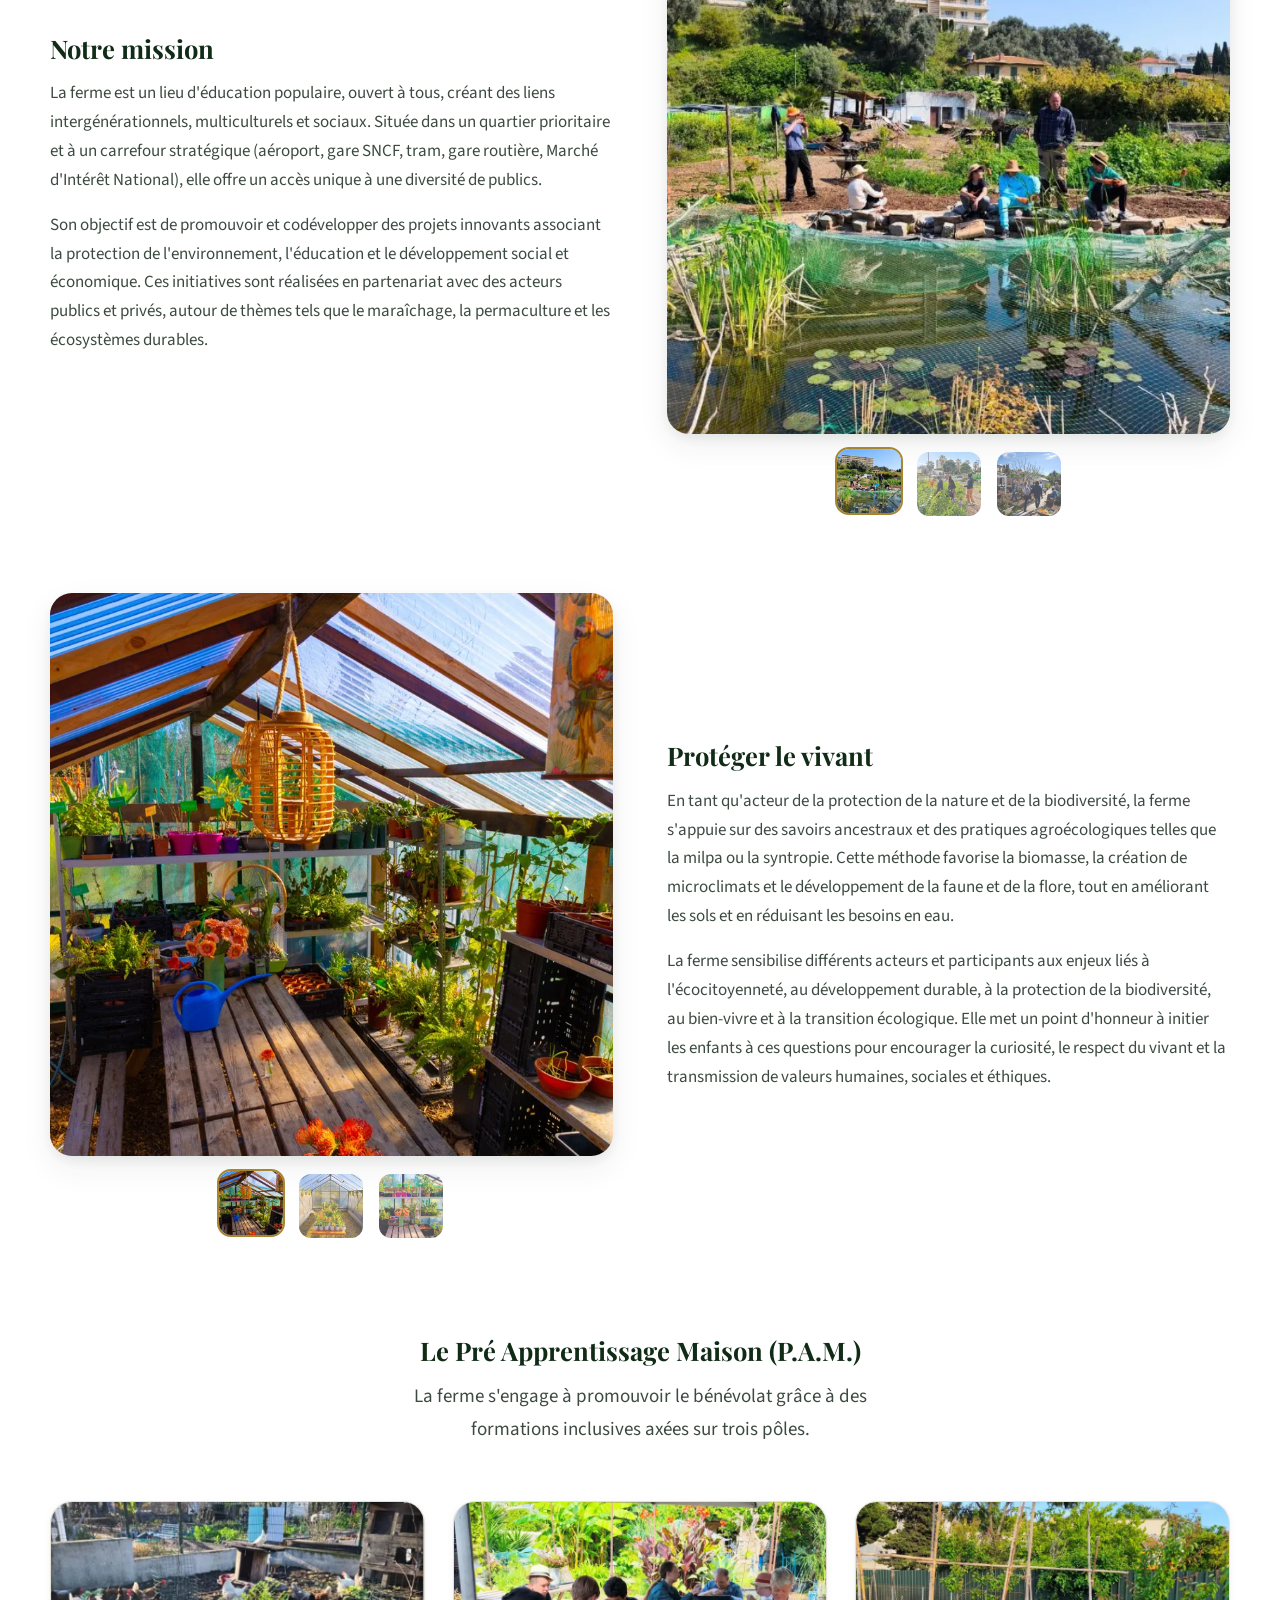
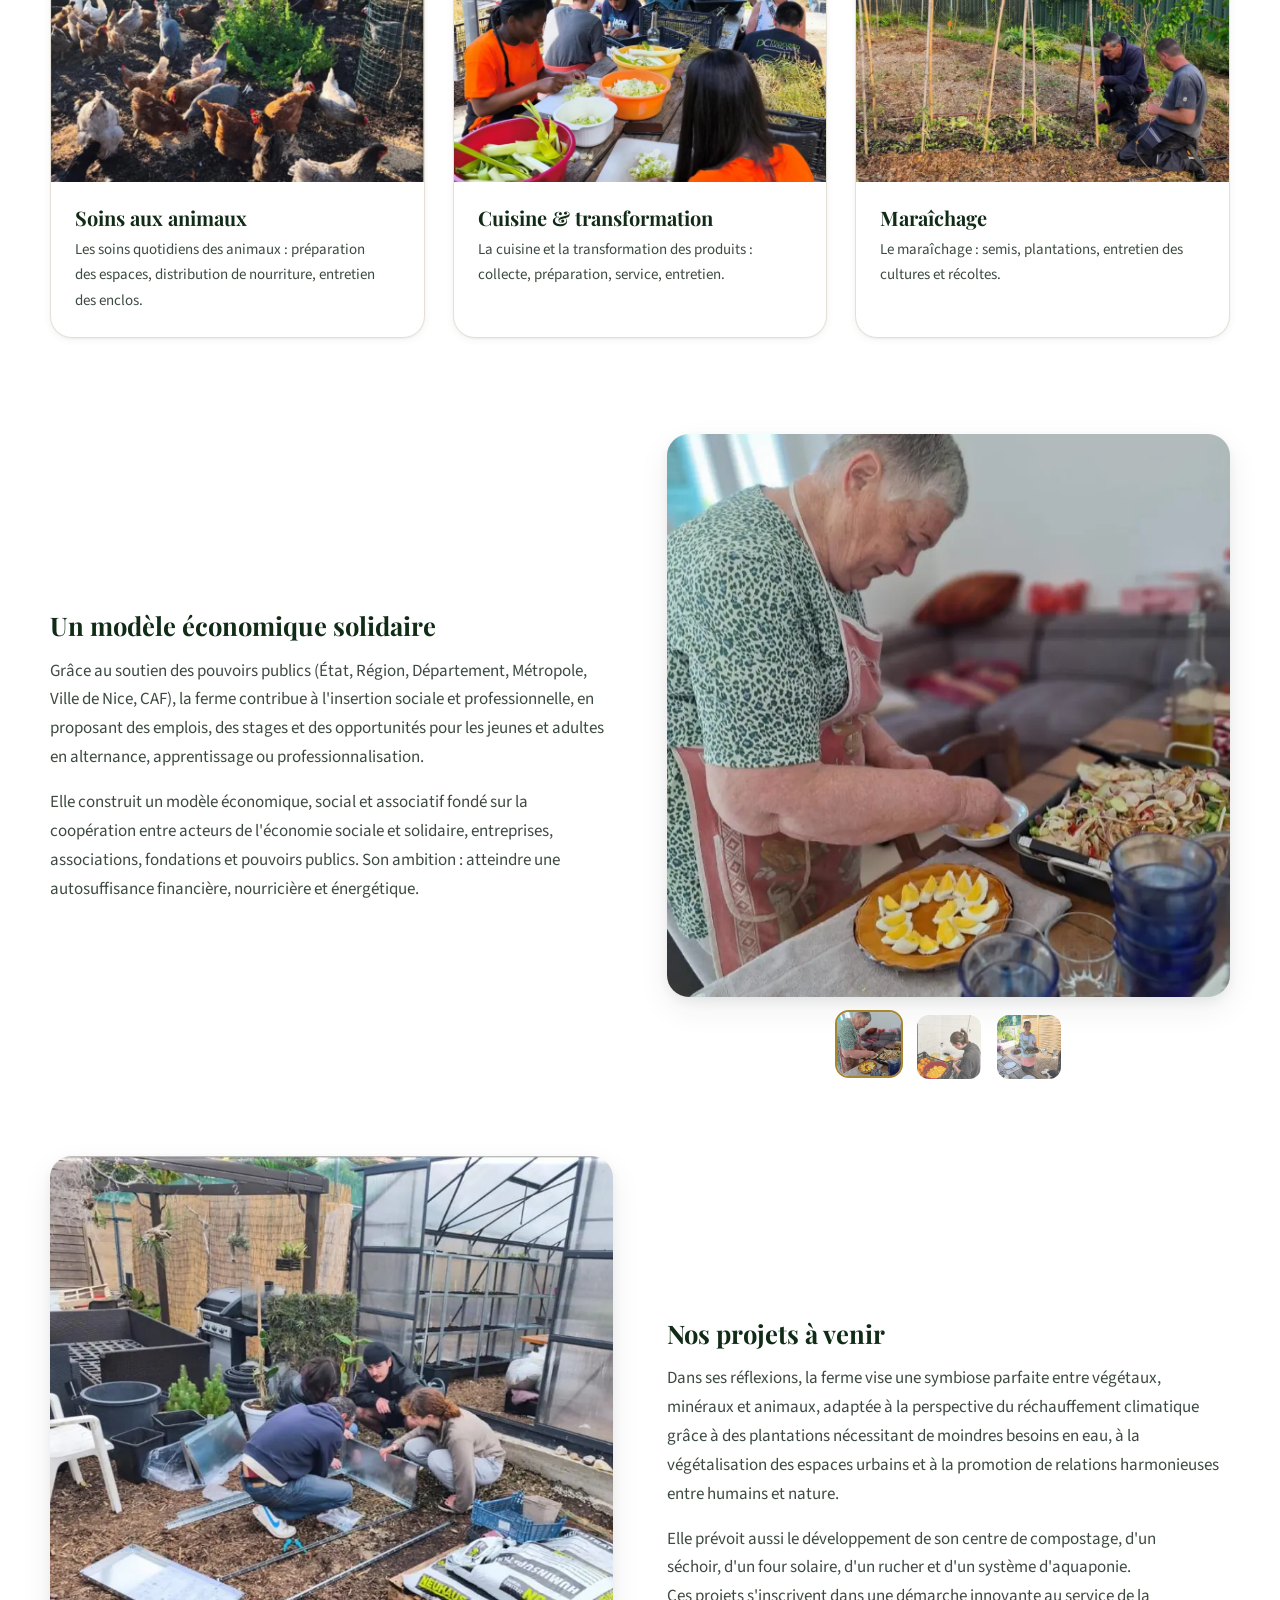
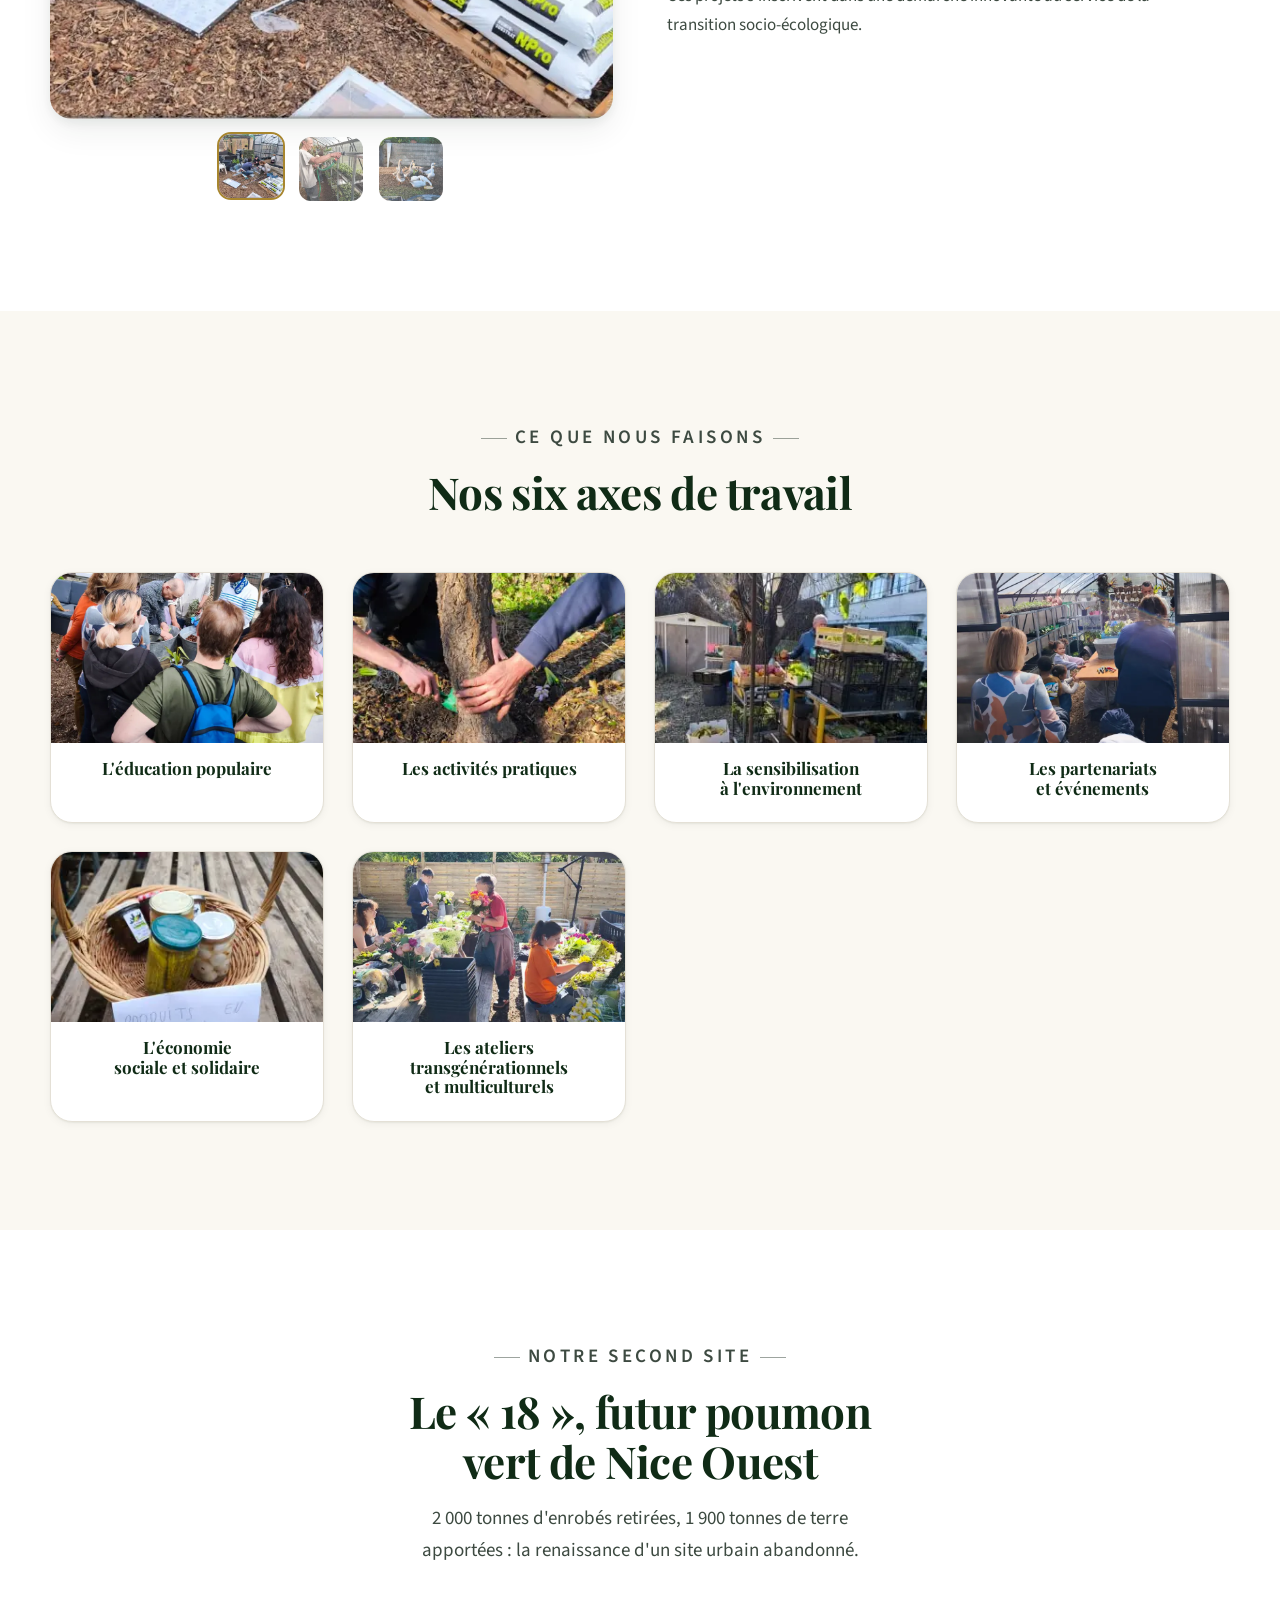
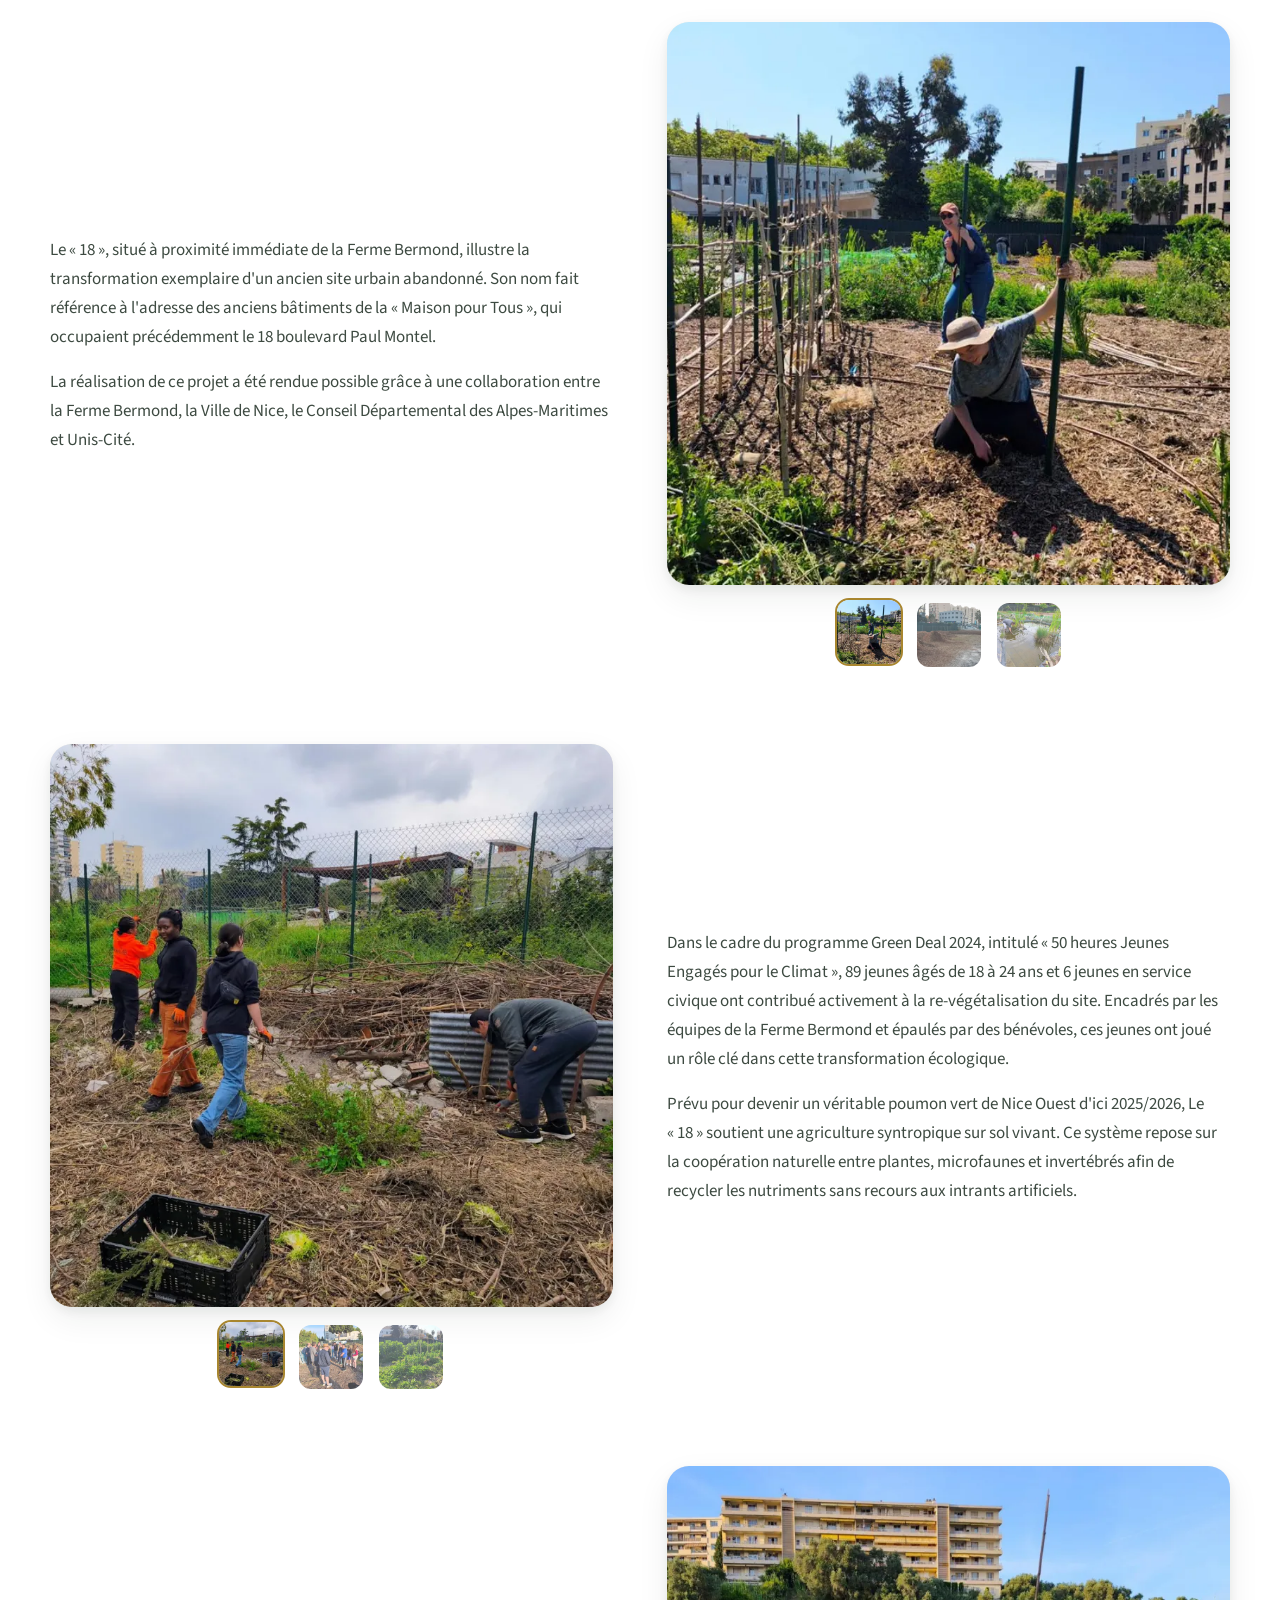
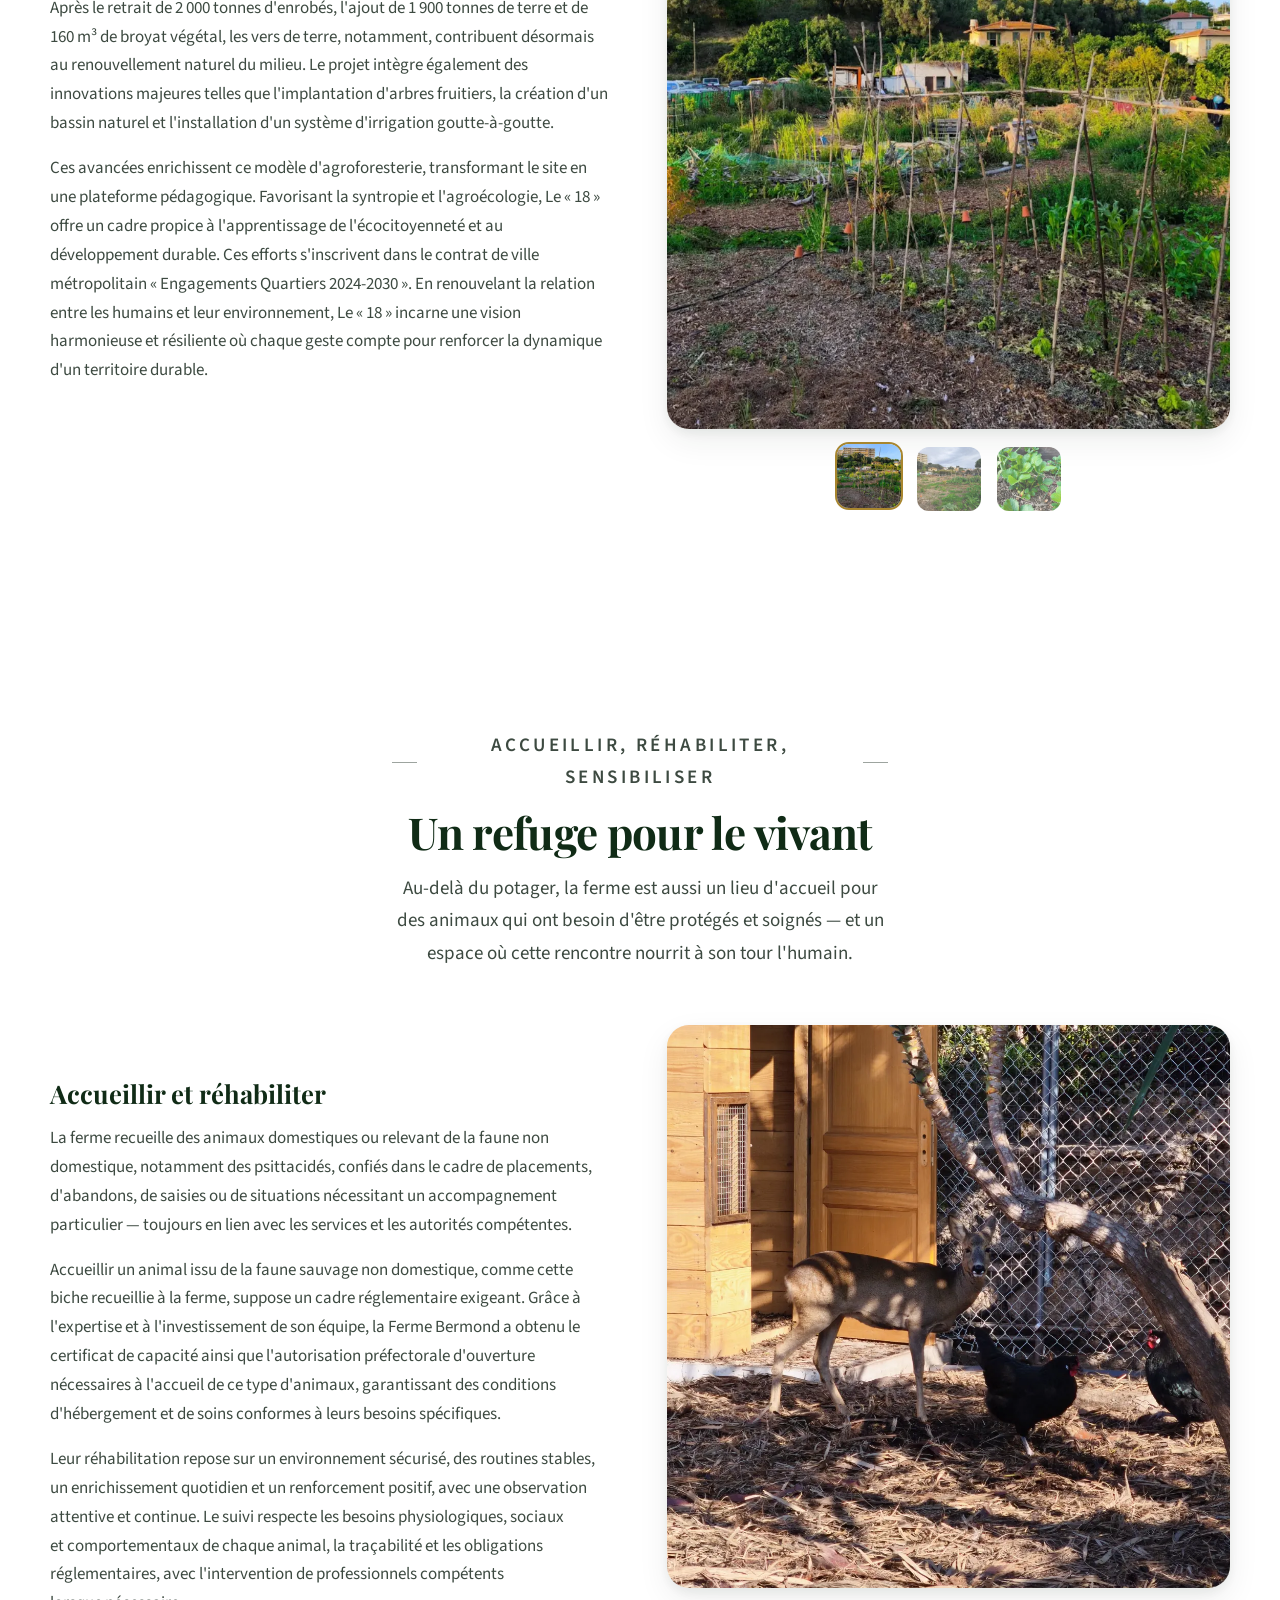
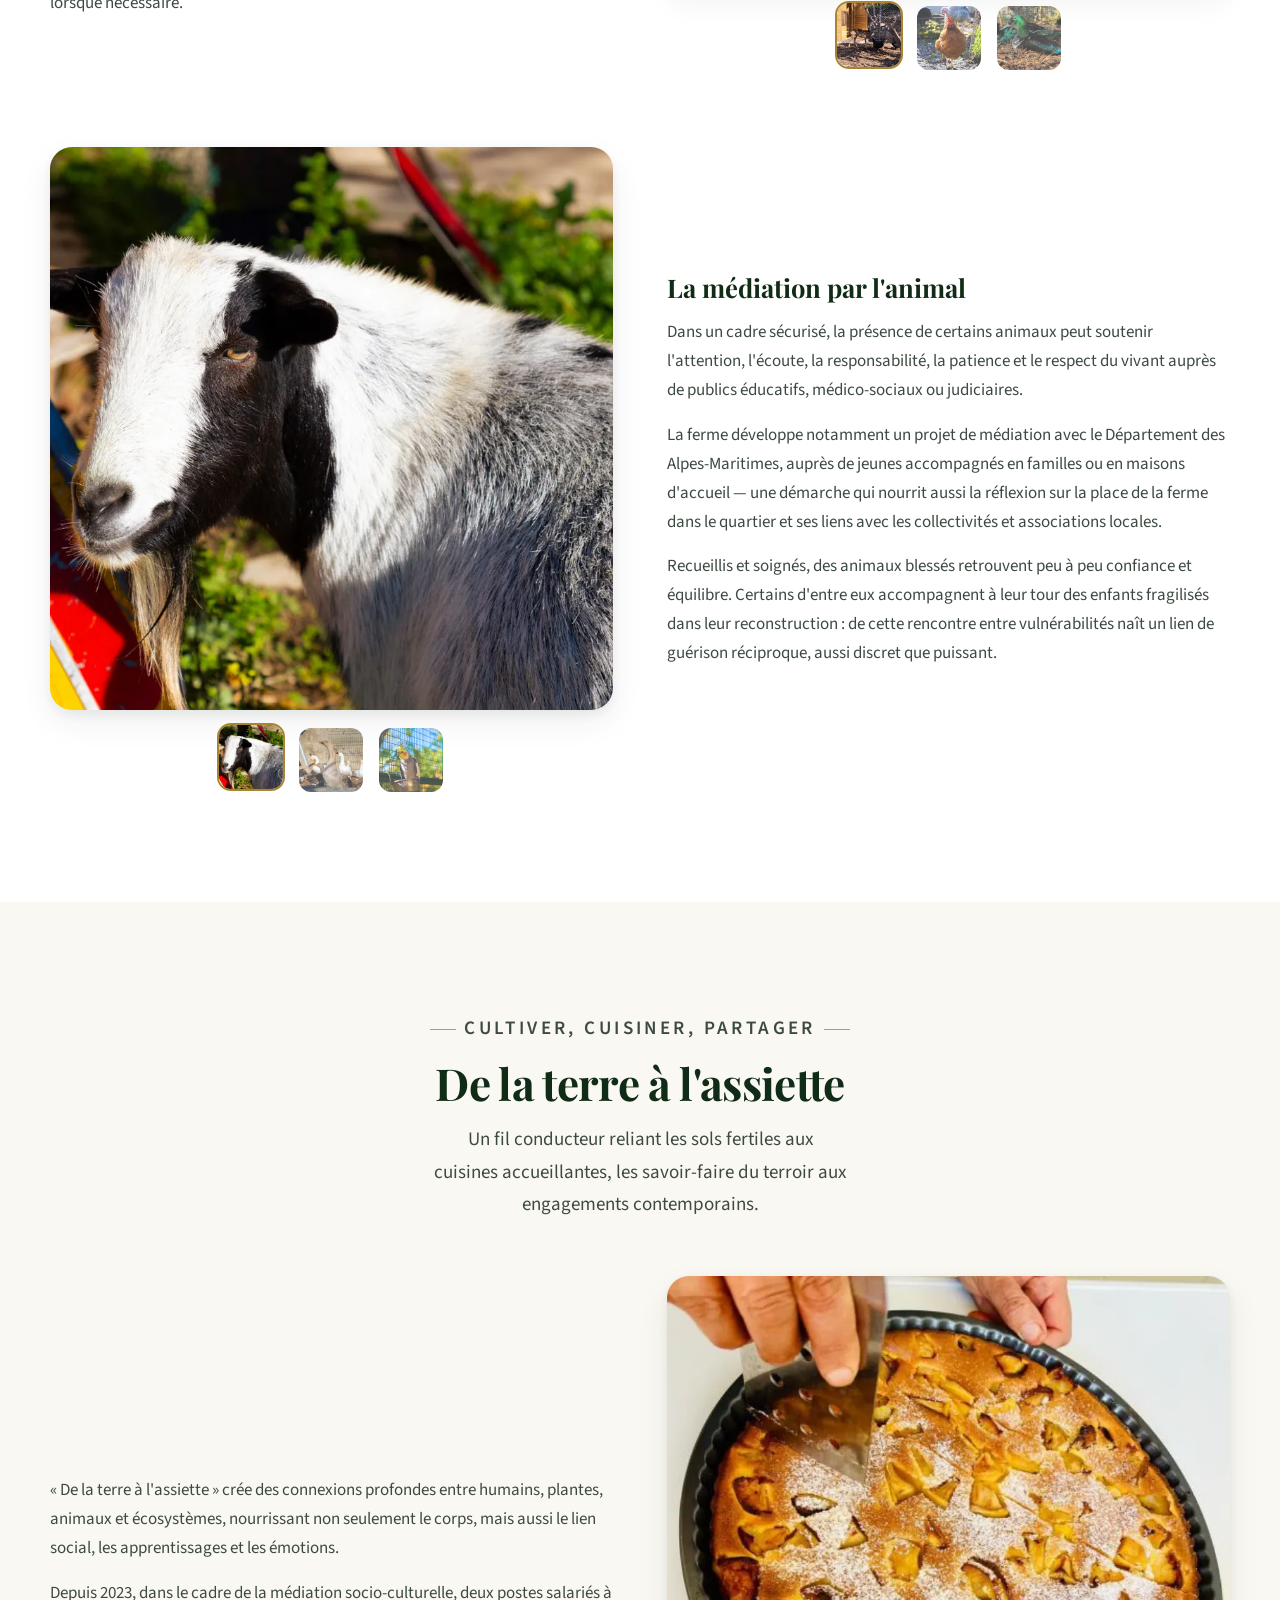
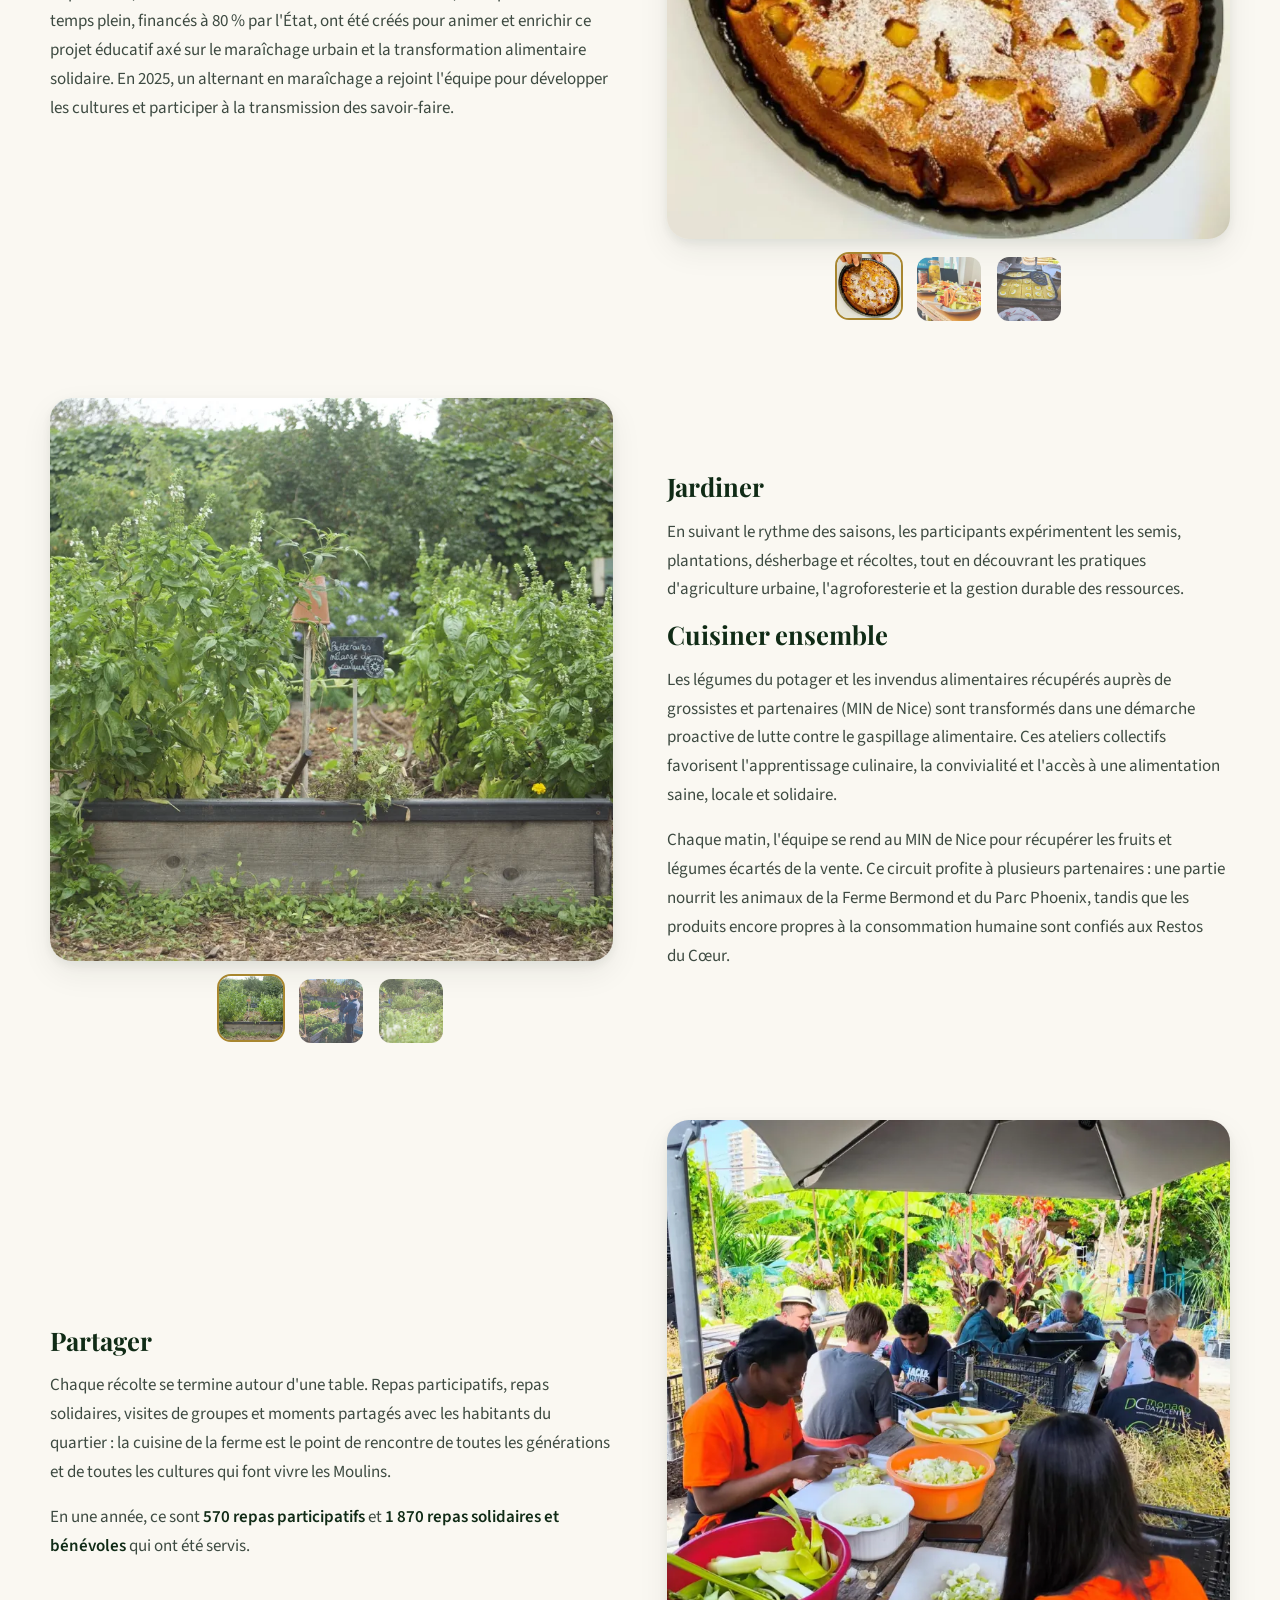
==== commit dab0bc67: "Corrige l'emplacement de la photo et du texte sur la biche La photo de la biche recueillie passe en " ====
--- a/index.html
+++ b/index.html
@@ -719,34 +719,6 @@
                             services et les autorités compétentes.
                         </p>
                         <p>
-                            Leur réhabilitation repose sur un environnement sécurisé, des routines stables, un
-                            enrichissement quotidien et un renforcement positif, avec une observation attentive et
-                            continue. Le suivi respecte les besoins physiologiques, sociaux et comportementaux de
-                            chaque animal, la traçabilité et les obligations réglementaires, avec l'intervention de
-                            professionnels compétents lorsque nécessaire.
-                        </p>
-                    </div>
-                    <figure class="split__media gallery" data-gallery>
-                        <div class="gallery__frame">
-                            <img class="gallery__main" src="images/poule-refuge.webp" width="800" height="800" alt="Poule accueillie et soignée à la Ferme Bermond" loading="lazy" decoding="async">
-                        </div>
-                        <div class="gallery__thumbs">
-                            <button type="button" class="gallery__thumb" data-full="images/poule-refuge.webp" aria-current="true" aria-label="Voir la photo : soins aux animaux"><img src="images/thumbs/poule-refuge.webp" width="200" height="200" alt="" loading="lazy"></button>
-                            <button type="button" class="gallery__thumb" data-full="images/animal.webp" aria-label="Voir la photo : visiteur avec un animal"><img src="images/thumbs/animal.webp" width="200" height="200" alt="" loading="lazy"></button>
-                            <button type="button" class="gallery__thumb" data-full="images/canards-refuge.webp" aria-label="Voir la photo : canards de la basse-cour"><img src="images/thumbs/canards-refuge.webp" width="200" height="200" alt="" loading="lazy"></button>
-                        </div>
-                    </figure>
-                </div>
-
-                <div class="split split--reverse reveal">
-                    <div class="split__body">
-                        <h3>La médiation par l'animal</h3>
-                        <p>
-                            Dans un cadre sécurisé, la présence de certains animaux peut soutenir l'attention,
-                            l'écoute, la responsabilité, la patience et le respect du vivant auprès de publics
-                            éducatifs, médico-sociaux ou judiciaires.
-                        </p>
-                        <p>
                             Accueillir un animal issu de la faune sauvage non domestique, comme cette biche recueillie
                             à la ferme, suppose un cadre réglementaire exigeant. Grâce à l'expertise et à
                             l'investissement de son équipe, la Ferme Bermond a obtenu le certificat de capacité ainsi
@@ -755,6 +727,34 @@
                             spécifiques.
                         </p>
                         <p>
+                            Leur réhabilitation repose sur un environnement sécurisé, des routines stables, un
+                            enrichissement quotidien et un renforcement positif, avec une observation attentive et
+                            continue. Le suivi respecte les besoins physiologiques, sociaux et comportementaux de
+                            chaque animal, la traçabilité et les obligations réglementaires, avec l'intervention de
+                            professionnels compétents lorsque nécessaire.
+                        </p>
+                    </div>
+                    <figure class="split__media gallery" data-gallery>
+                        <div class="gallery__frame">
+                            <img class="gallery__main" src="images/animal.webp" width="1100" height="1100" alt="Biche recueillie et soignée à la Ferme Bermond" loading="lazy" decoding="async">
+                        </div>
+                        <div class="gallery__thumbs">
+                            <button type="button" class="gallery__thumb" data-full="images/animal.webp" aria-current="true" aria-label="Voir la photo : la biche recueillie"><img src="images/thumbs/animal.webp" width="200" height="200" alt="" loading="lazy"></button>
+                            <button type="button" class="gallery__thumb" data-full="images/poule-refuge.webp" aria-label="Voir la photo : soins aux animaux"><img src="images/thumbs/poule-refuge.webp" width="200" height="200" alt="" loading="lazy"></button>
+                            <button type="button" class="gallery__thumb" data-full="images/canards-refuge.webp" aria-label="Voir la photo : canards de la basse-cour"><img src="images/thumbs/canards-refuge.webp" width="200" height="200" alt="" loading="lazy"></button>
+                        </div>
+                    </figure>
+                </div>
+
+                <div class="split split--reverse reveal">
+                    <div class="split__body">
+                        <h3>La médiation par l'animal</h3>
+                        <p>
+                            Dans un cadre sécurisé, la présence de certains animaux peut soutenir l'attention,
+                            l'écoute, la responsabilité, la patience et le respect du vivant auprès de publics
+                            éducatifs, médico-sociaux ou judiciaires.
+                        </p>
+                        <p>
                             La ferme développe notamment un projet de médiation avec le Département des
                             Alpes-Maritimes, auprès de jeunes accompagnés en familles ou en maisons d'accueil&nbsp;—
                             une démarche qui nourrit aussi la réflexion sur la place de la ferme dans le quartier et
@@ -769,11 +769,11 @@
                     </div>
                     <figure class="split__media gallery" data-gallery>
                         <div class="gallery__frame">
-                            <img class="gallery__main" src="images/animal.webp" width="1100" height="1100" alt="Biche recueillie à la Ferme Bermond, au cœur de la médiation par l'animal" loading="lazy" decoding="async">
-                        </div>
-                        <div class="gallery__thumbs">
-                            <button type="button" class="gallery__thumb" data-full="images/animal.webp" aria-current="true" aria-label="Voir la photo : la biche recueillie"><img src="images/thumbs/animal.webp" width="200" height="200" alt="" loading="lazy"></button>
-                            <button type="button" class="gallery__thumb" data-full="images/chevre-refuge.webp" aria-label="Voir la photo : la chèvre de la ferme"><img src="images/thumbs/chevre-refuge.webp" width="200" height="200" alt="" loading="lazy"></button>
+                            <img class="gallery__main" src="images/chevre-refuge.webp" width="800" height="800" alt="Chèvre accueillie à la Ferme Bermond" loading="lazy" decoding="async">
+                        </div>
+                        <div class="gallery__thumbs">
+                            <button type="button" class="gallery__thumb" data-full="images/chevre-refuge.webp" aria-current="true" aria-label="Voir la photo : la chèvre de la ferme"><img src="images/thumbs/chevre-refuge.webp" width="200" height="200" alt="" loading="lazy"></button>
+                            <button type="button" class="gallery__thumb" data-full="images/oies-basse-cour.webp" aria-label="Voir la photo : oies de la basse-cour"><img src="images/thumbs/oies-basse-cour.webp" width="200" height="200" alt="" loading="lazy"></button>
                             <button type="button" class="gallery__thumb" data-full="images/calopsitte-refuge.webp" aria-label="Voir la photo : calopsitte de la volière"><img src="images/thumbs/calopsitte-refuge.webp" width="200" height="200" alt="" loading="lazy"></button>
                         </div>
                     </figure>
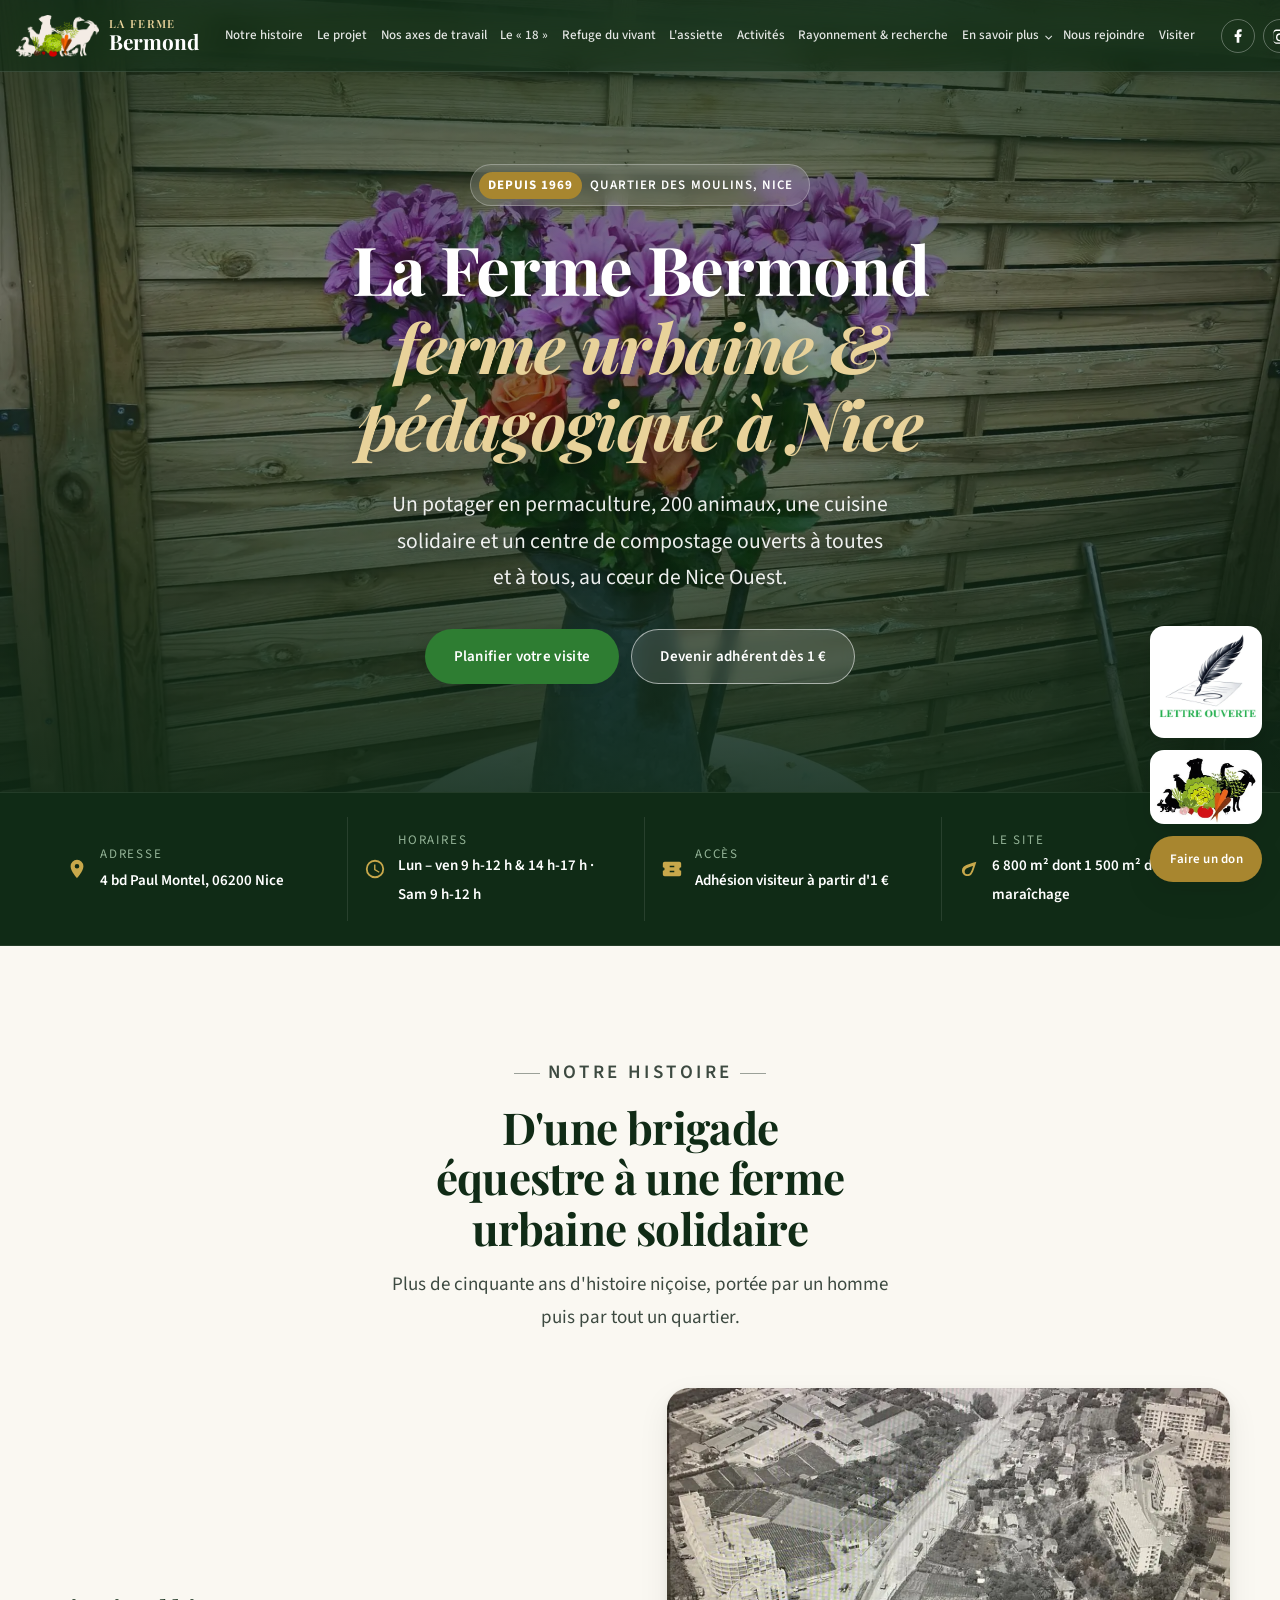
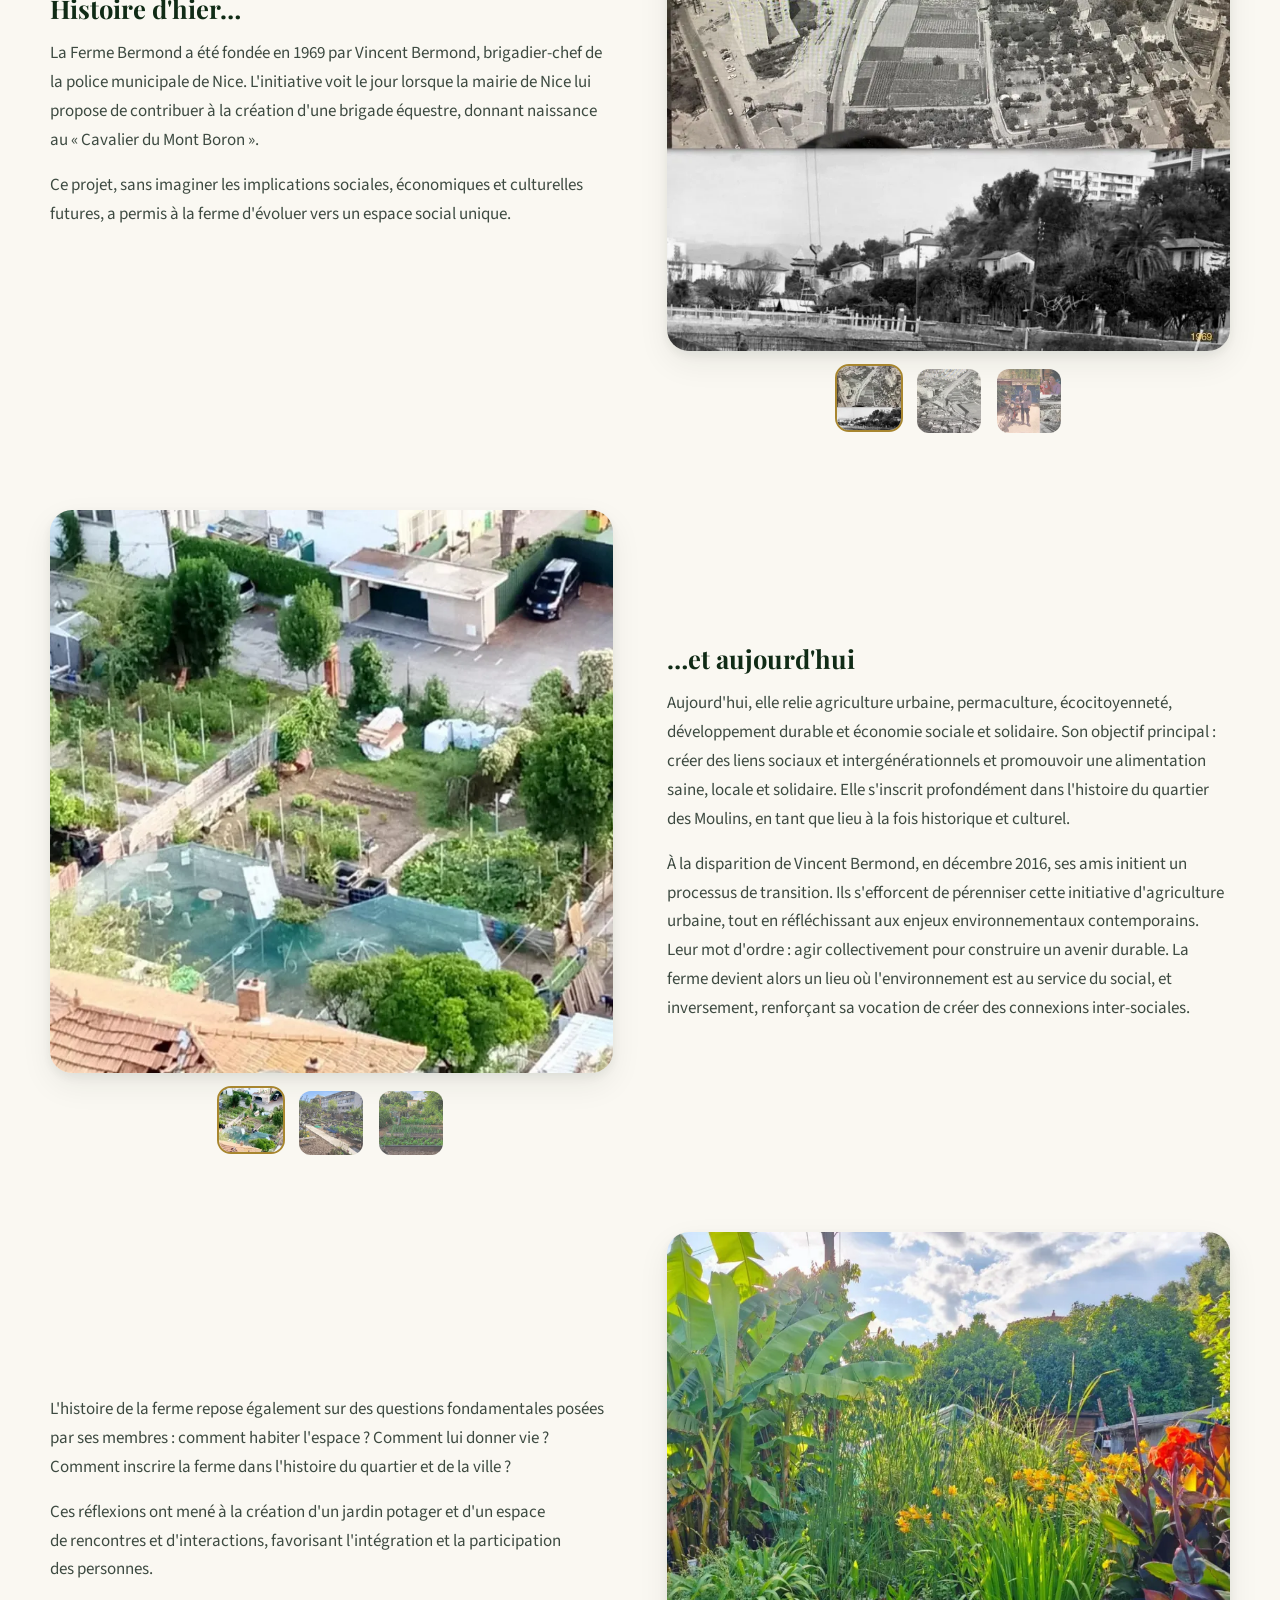
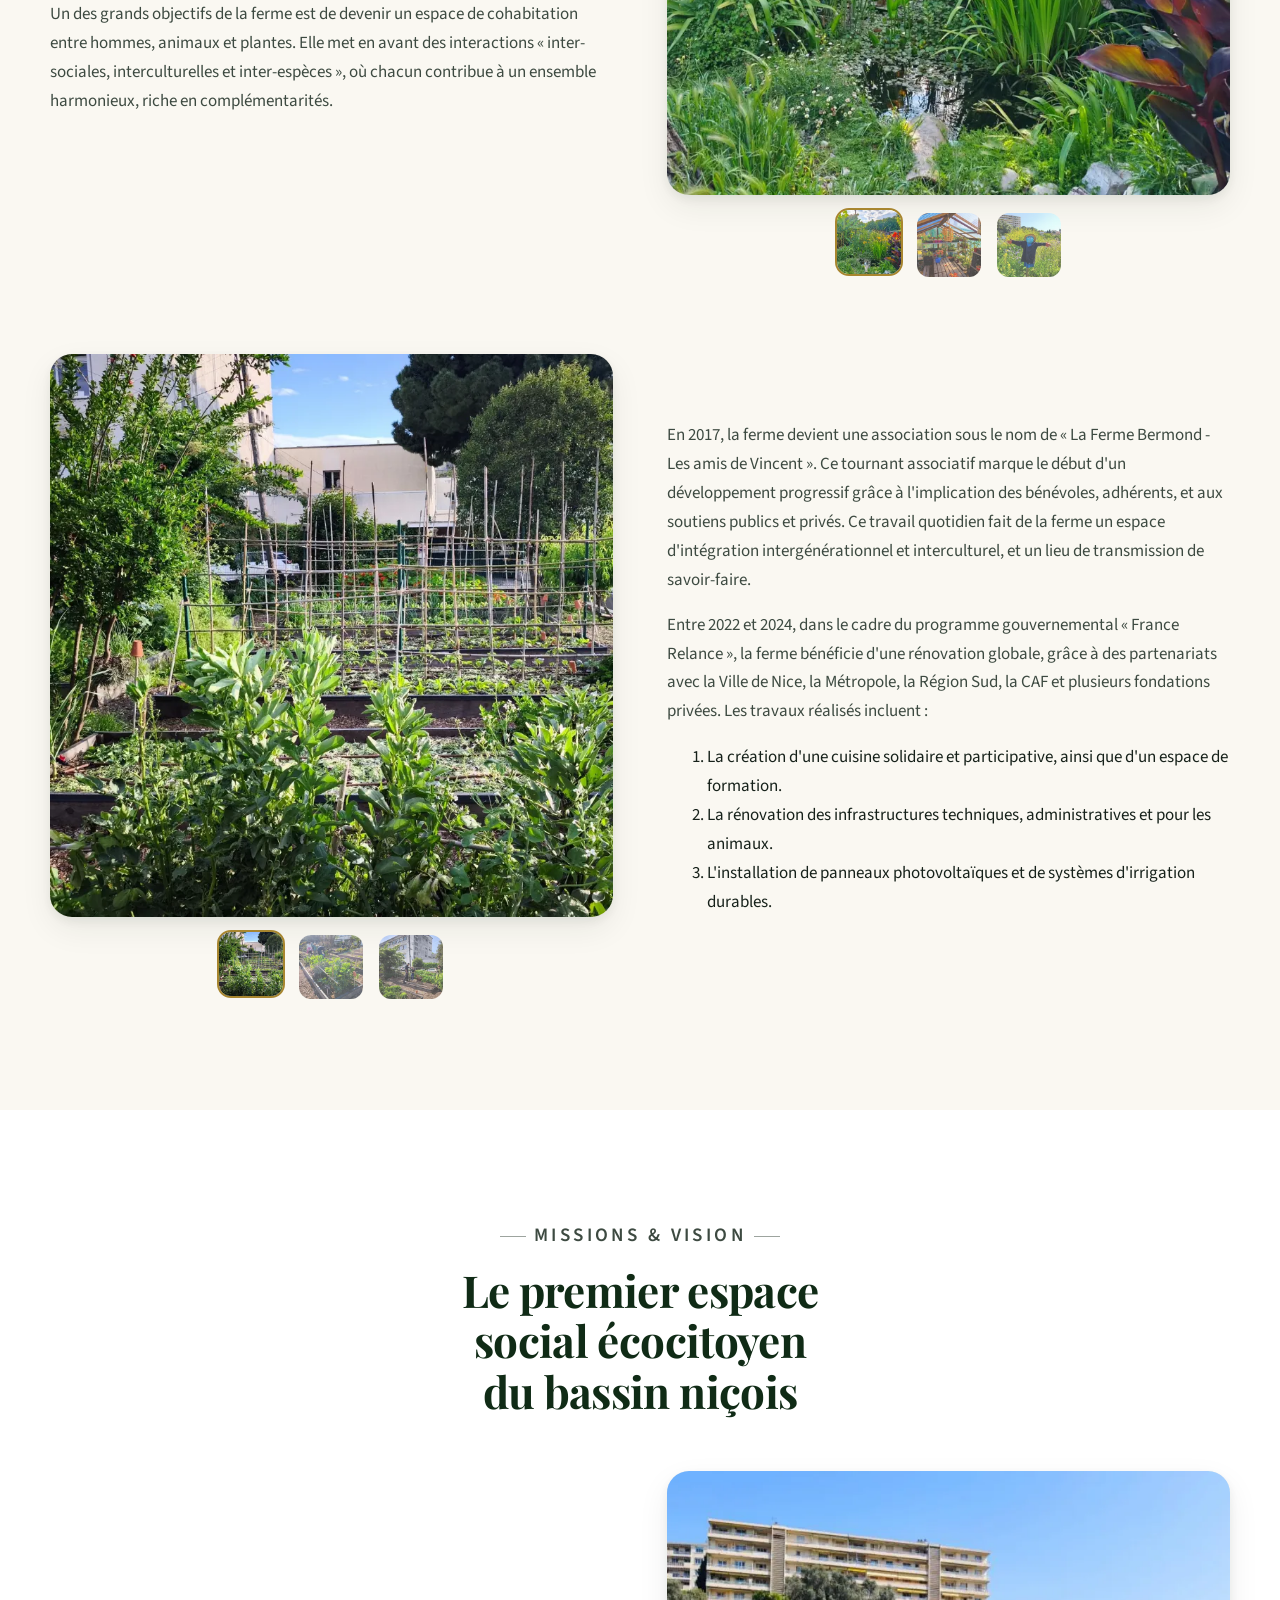
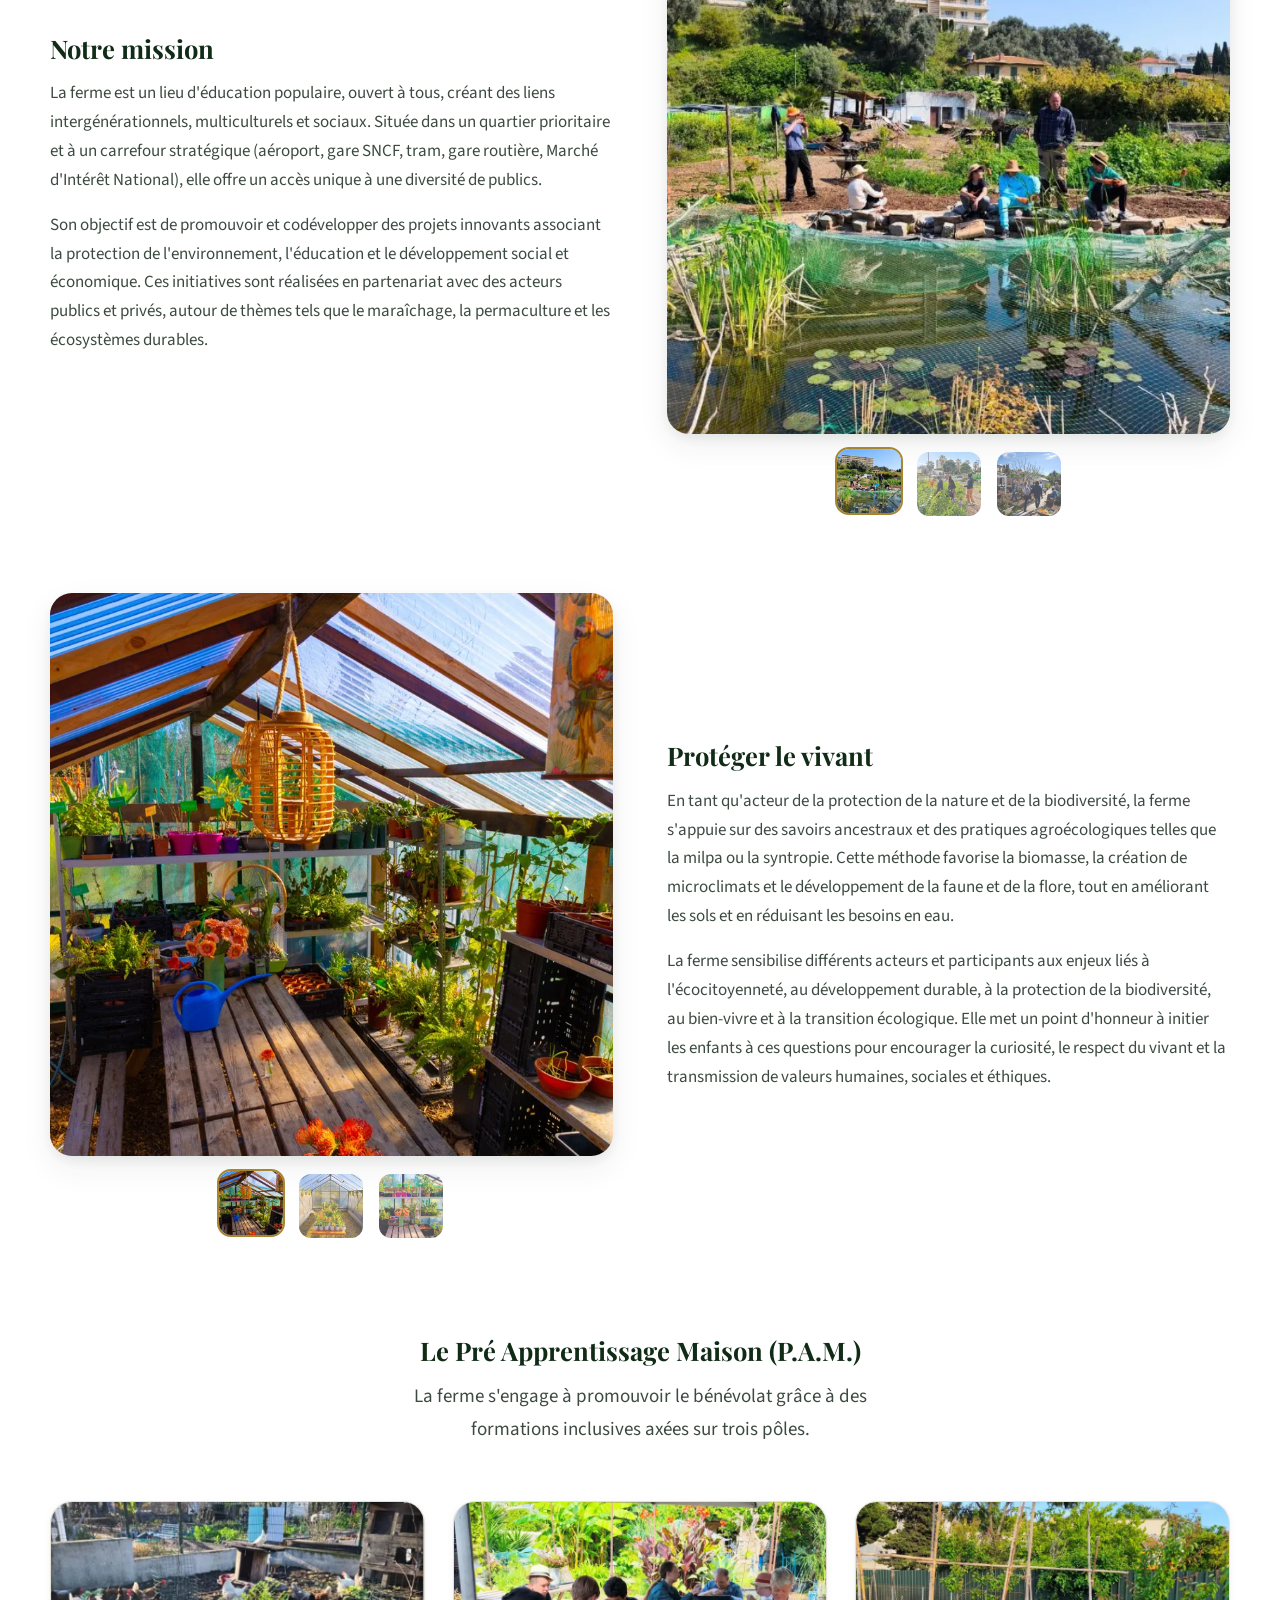
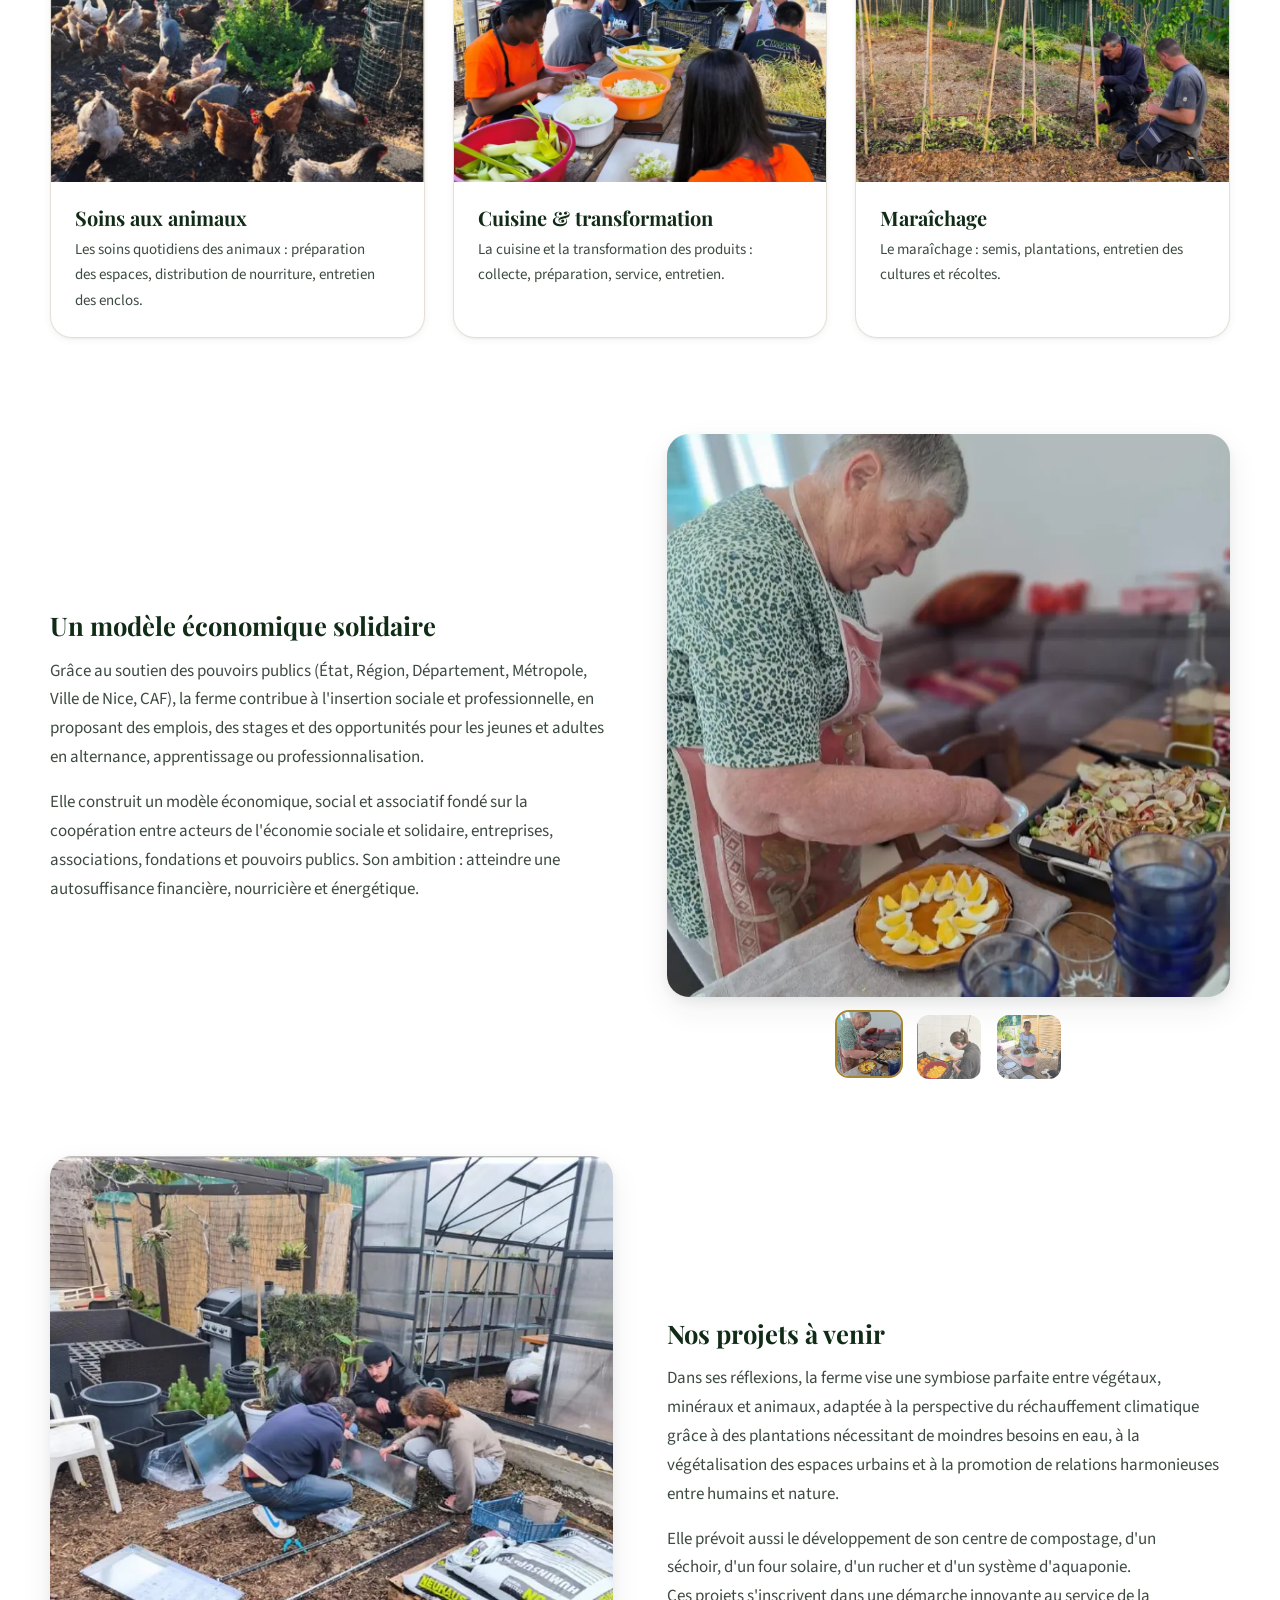
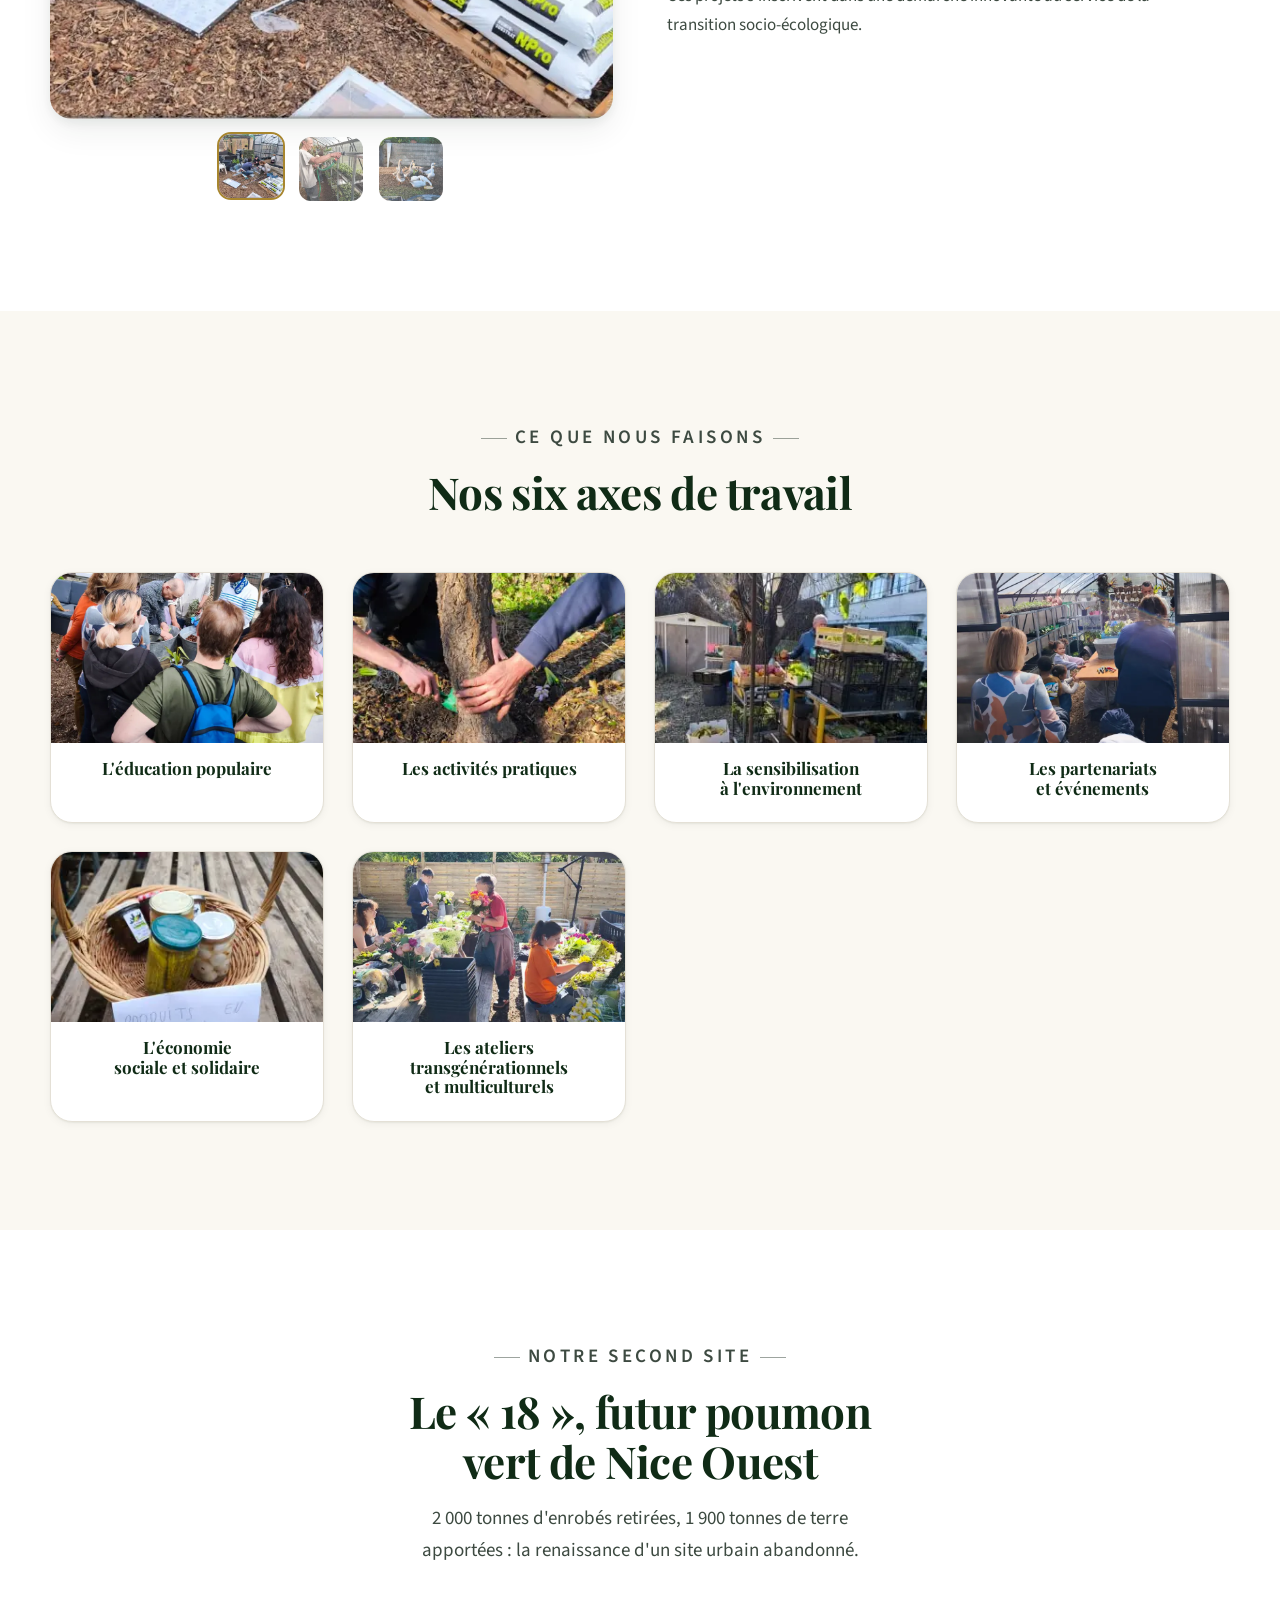
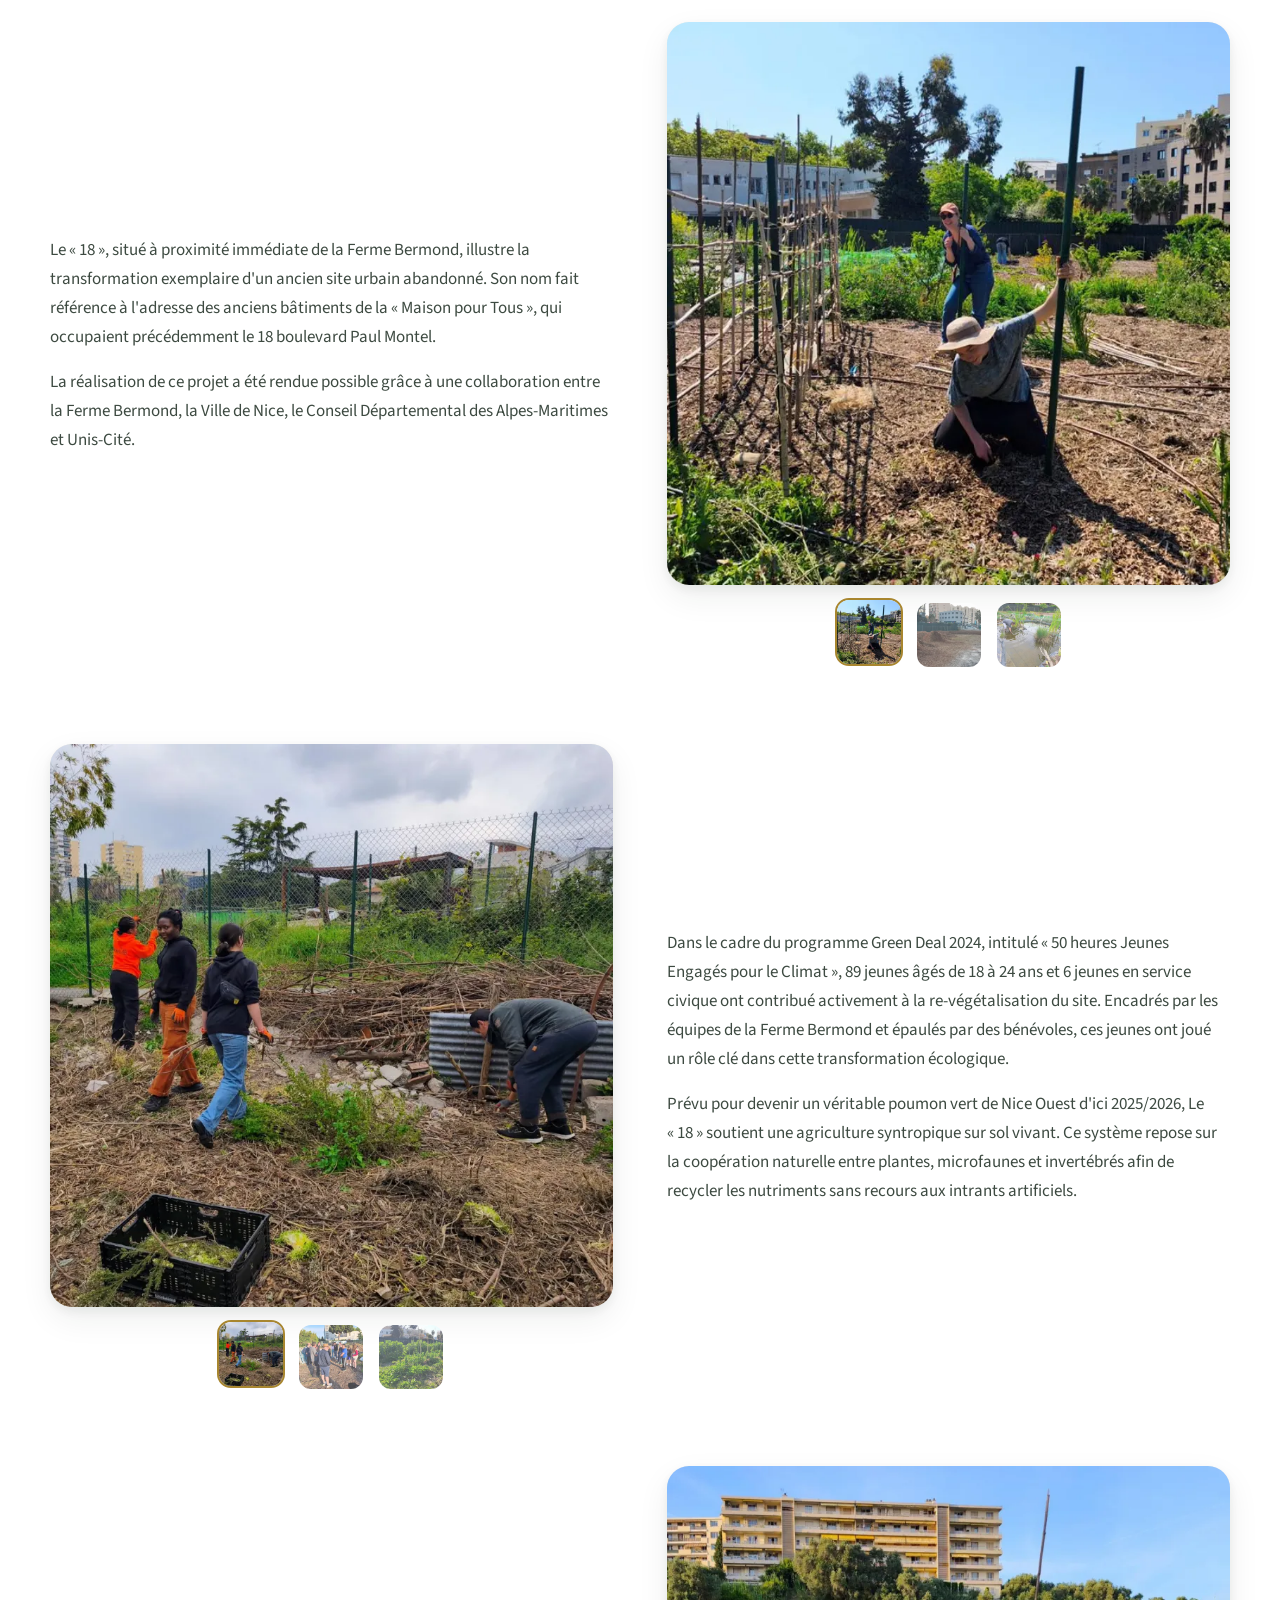
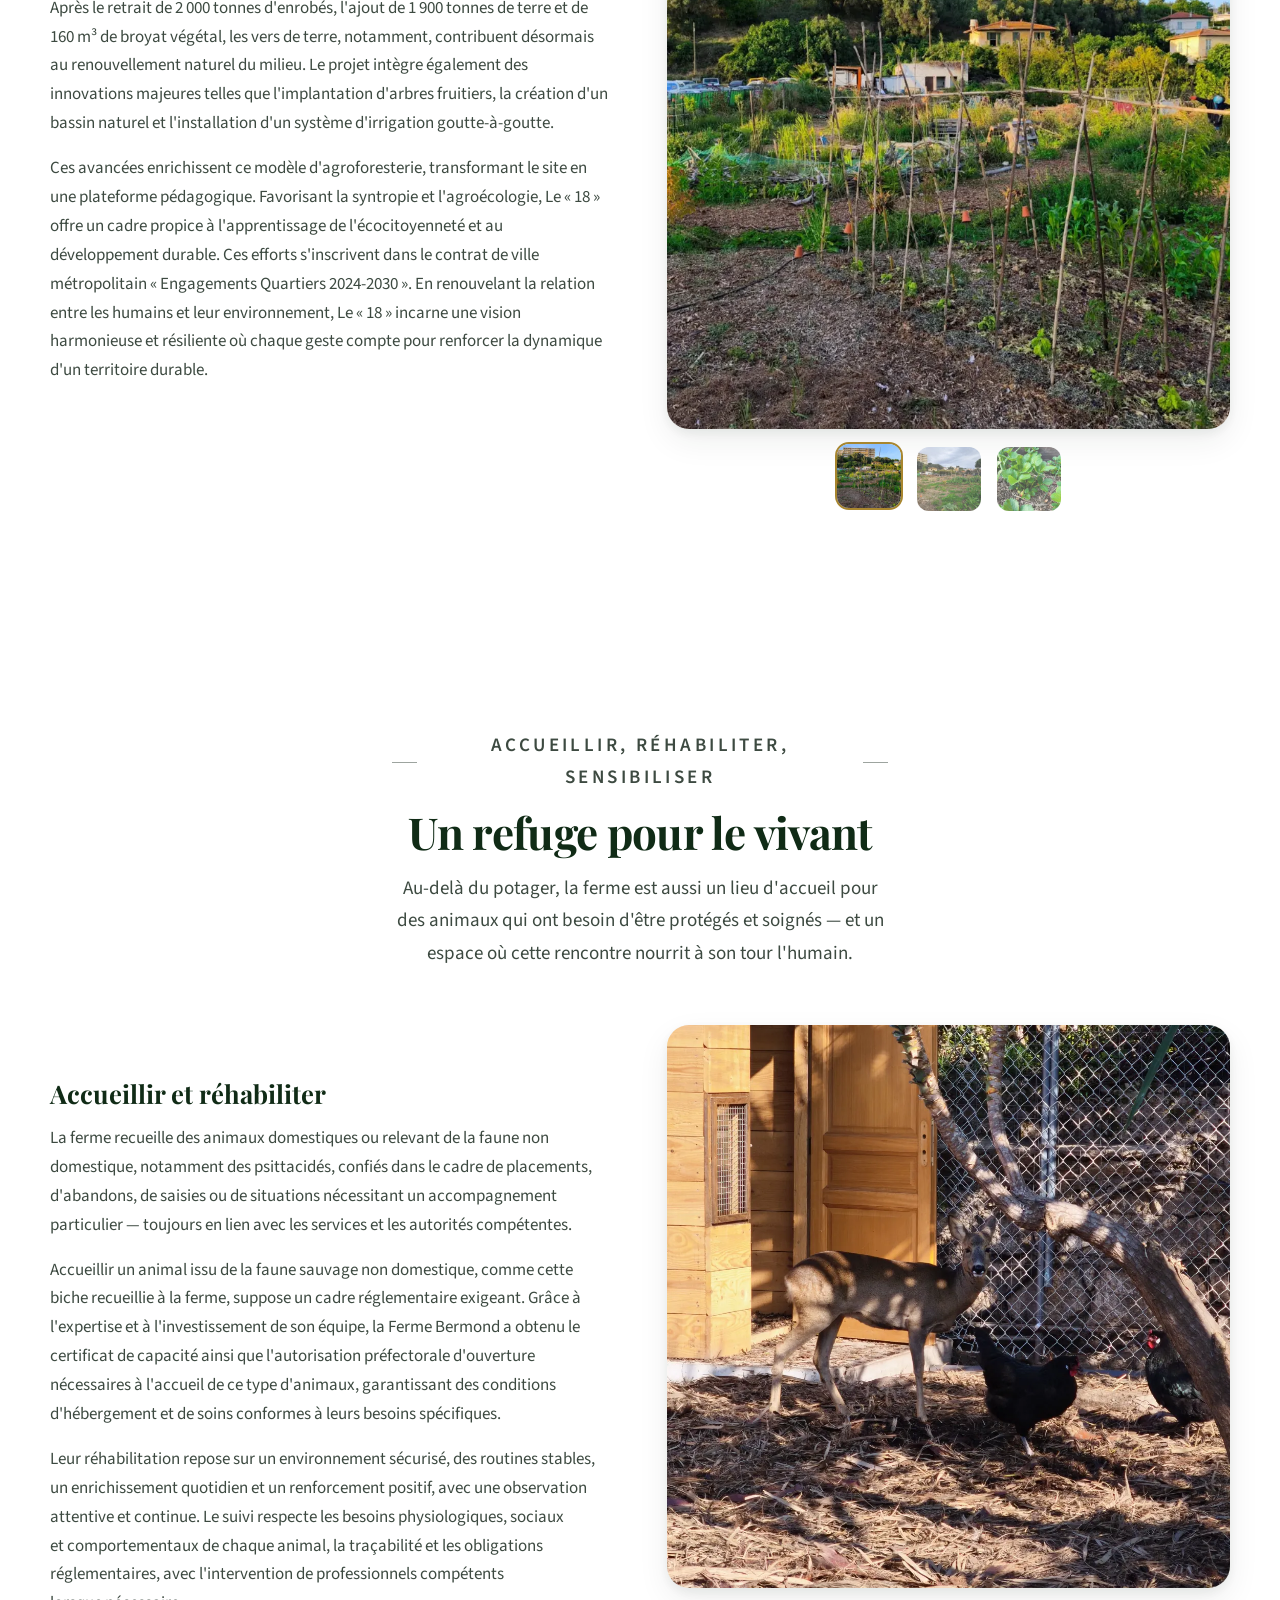
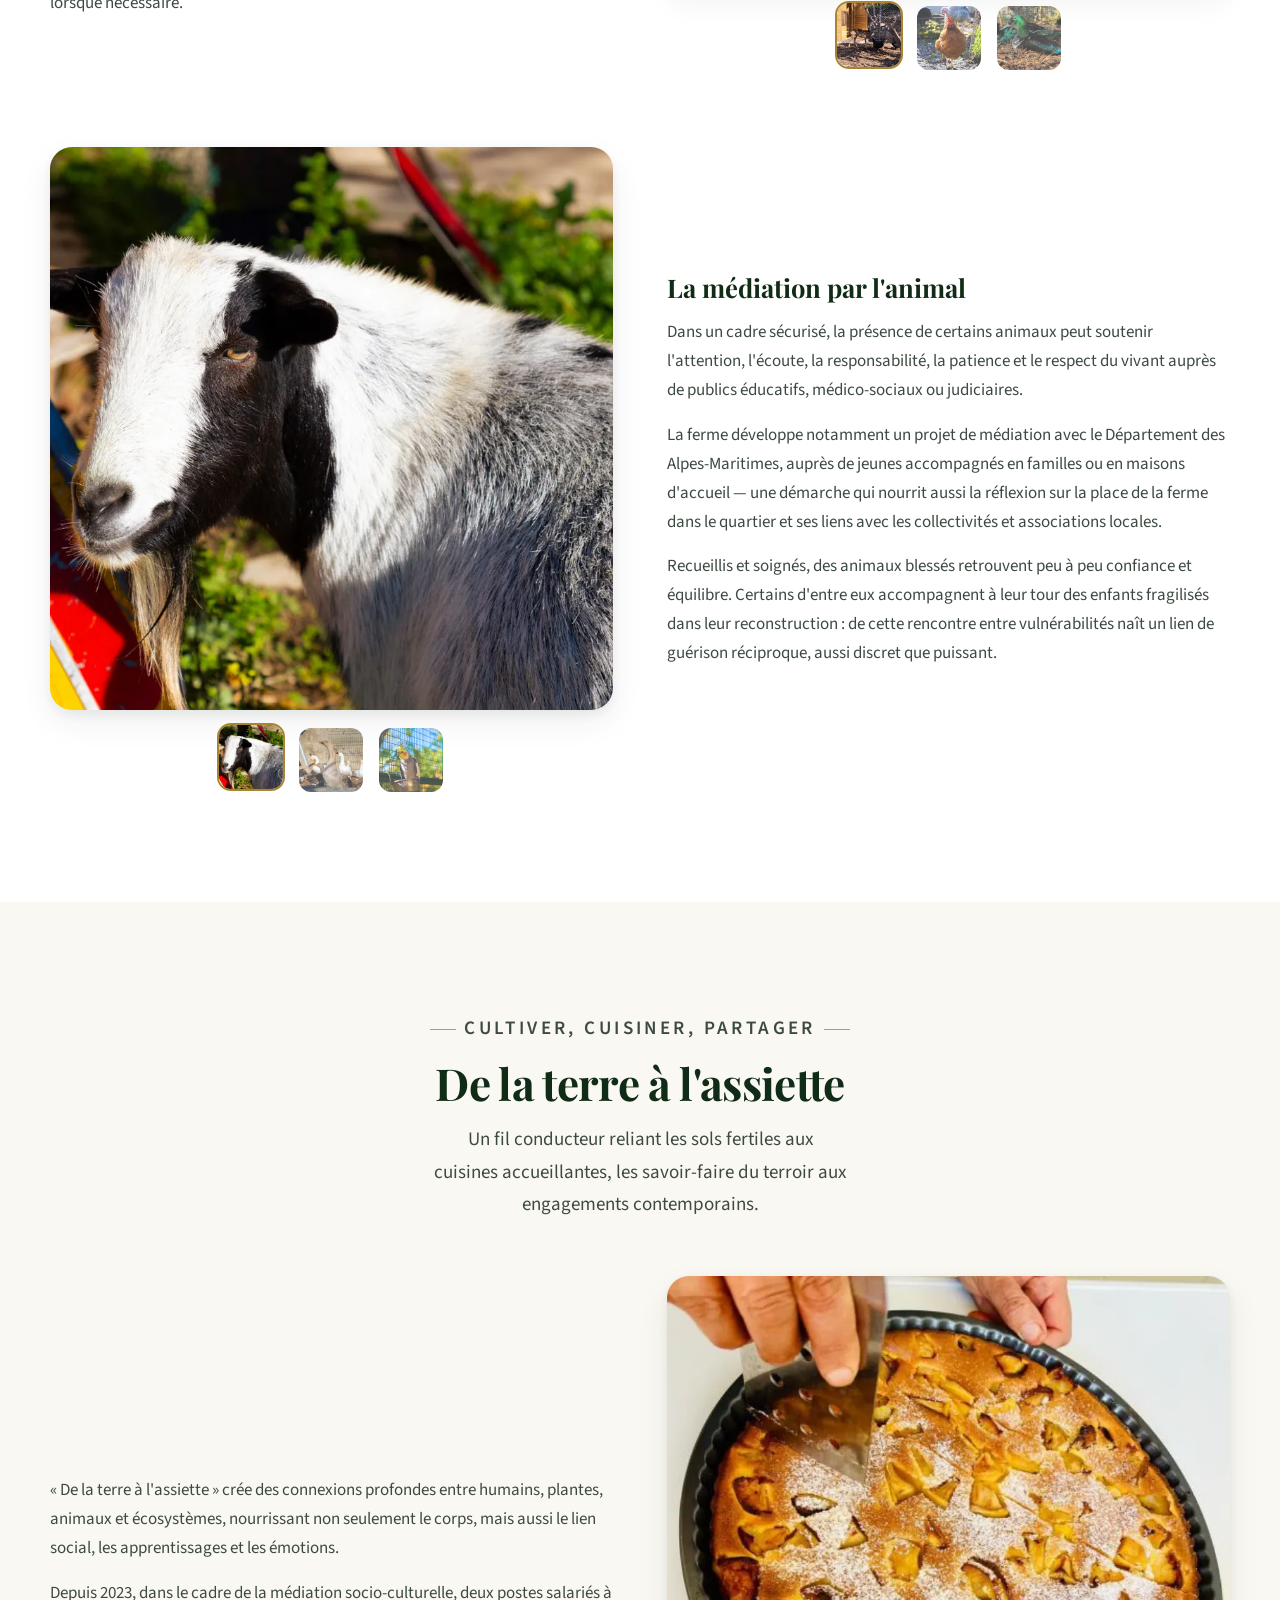
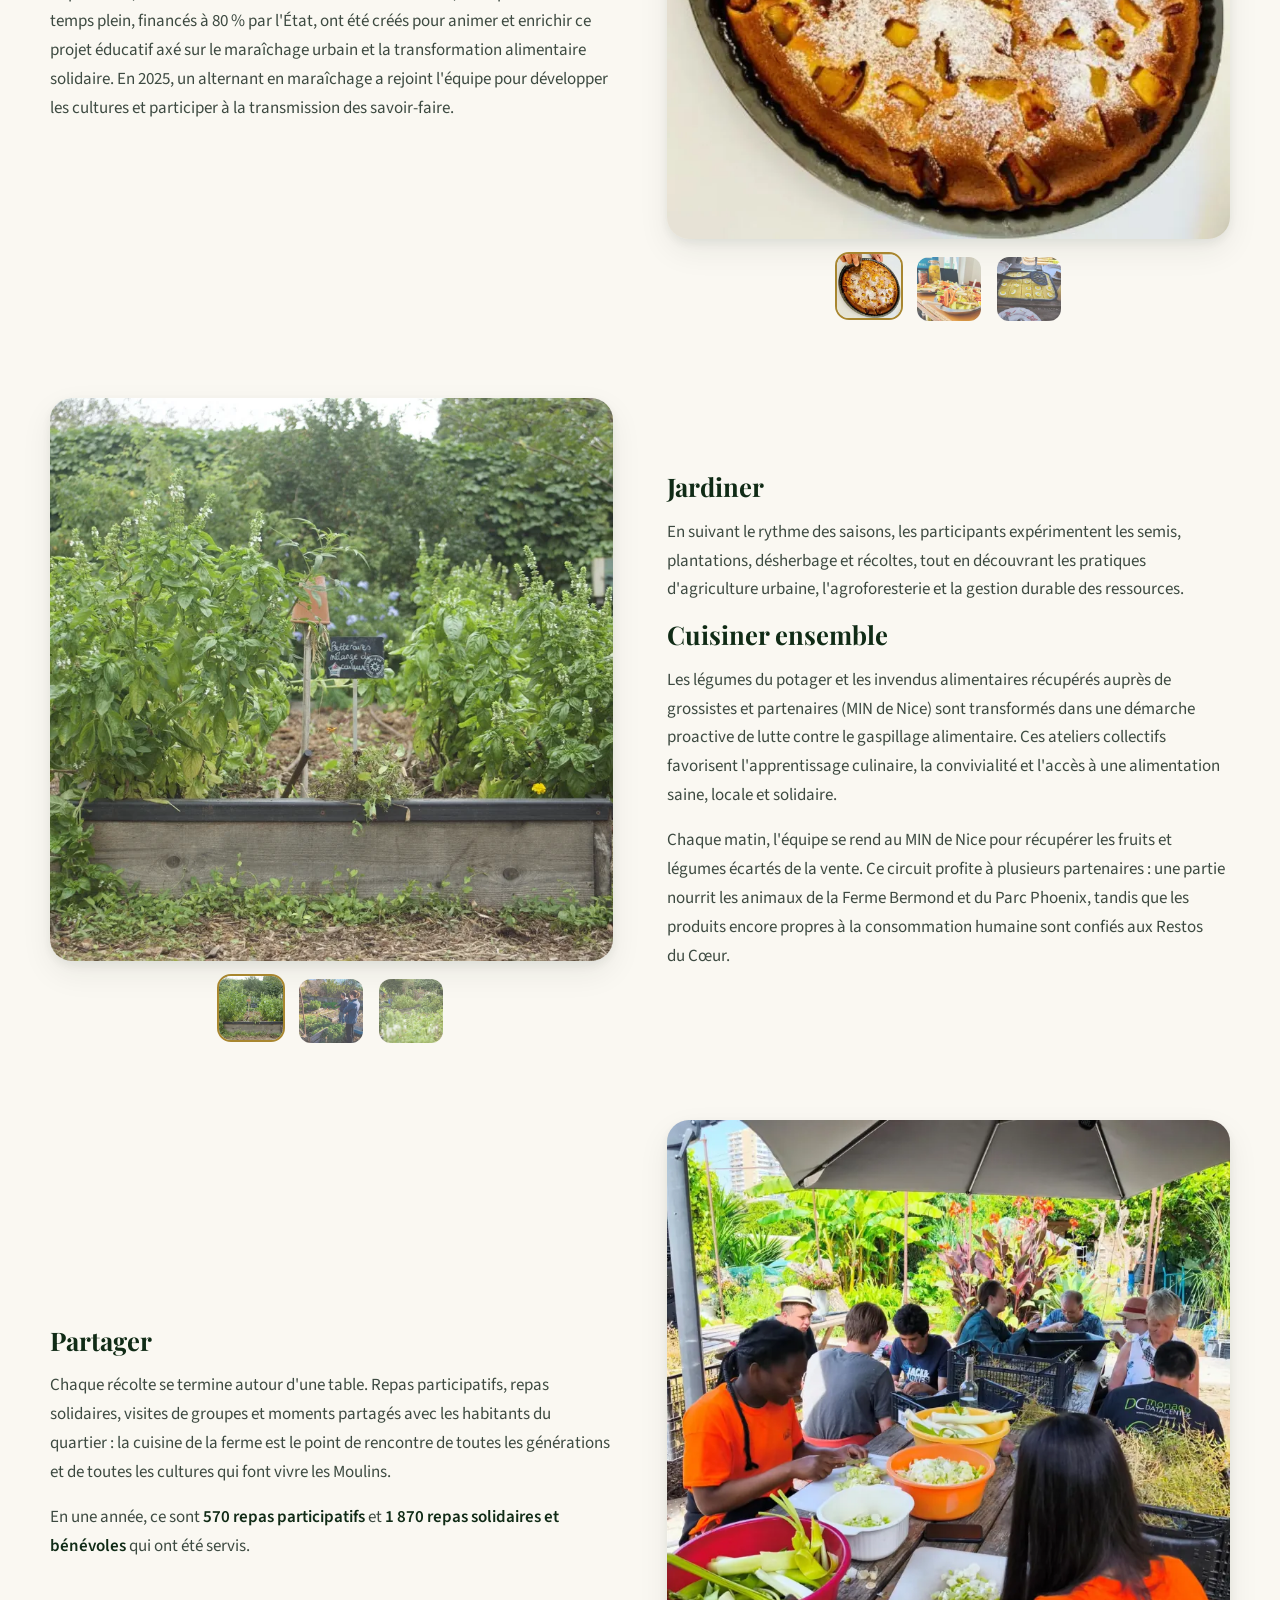
==== commit 03471889: "Réorganise le header : retire "Faire un don" et sort deux sections d'« En savoir plus » Le bouton de" ====
--- a/index.html
+++ b/index.html
@@ -194,17 +194,17 @@
                 <ul class="nav__list">
                     <li><a href="#histoire">Notre histoire</a></li>
                     <li><a href="#but">Le projet</a></li>
+                    <li><a href="#Axe">Nos axes de travail</a></li>
                     <li><a href="#le18">Le «&nbsp;18&nbsp;»</a></li>
                     <li><a href="#refuge">Refuge du vivant</a></li>
                     <li><a href="#assiete">L'assiette</a></li>
                     <li><a href="#activites">Activités</a></li>
-                    <li><a href="#chiffres">Chiffres clés</a></li>
+                    <li><a href="#rayonnement">Rayonnement &amp; recherche</a></li>
                     <li class="nav__dropdown">
                         <details>
                             <summary>En savoir plus</summary>
                             <ul>
-                                <li><a href="#Axe">Nos axes de travail</a></li>
-                                <li><a href="#rayonnement">Rayonnement &amp; recherche</a></li>
+                                <li><a href="#chiffres">Chiffres clés</a></li>
                                 <li><a href="#nous">On parle de nous</a></li>
                                 <li><a href="#faq">Questions fréquentes</a></li>
                                 <li><a href="#partenaires">Nos partenaires</a></li>
@@ -215,9 +215,6 @@
                     <li><a href="#rejoindre">Nous rejoindre</a></li>
                     <li><a href="#visite">Visiter</a></li>
                 </ul>
-                <div class="nav__mobile-extra">
-                    <a class="btn btn--gold btn--sm" href="https://www.helloasso.com/associations/la-ferme-bermond-les-amis-de-vincent/formulaires/1" target="_blank" rel="noopener">Faire un don</a>
-                </div>
             </nav>
 
             <div class="header-actions">
@@ -226,7 +223,6 @@
                     <a href="https://www.instagram.com/la_ferme_bermond/" target="_blank" rel="noopener" aria-label="La Ferme Bermond sur Instagram"><svg aria-hidden="true"><use href="#i-instagram"></use></svg></a>
                     <a href="https://www.youtube.com/channel/UCjIxEYve57O7RGvJxjgMUSw" target="_blank" rel="noopener" aria-label="La Ferme Bermond sur YouTube"><svg aria-hidden="true"><use href="#i-youtube"></use></svg></a>
                 </div>
-                <a class="btn btn--gold btn--sm" href="https://www.helloasso.com/associations/la-ferme-bermond-les-amis-de-vincent/formulaires/1" target="_blank" rel="noopener">Faire un don</a>
                 <button class="burger" id="burger" type="button" aria-label="Ouvrir le menu" aria-expanded="false" aria-controls="mainNav">
                     <span></span><span></span><span></span>
                 </button>
--- a/styles.css
+++ b/styles.css
@@ -566,6 +566,7 @@
 }
 
 .nav__dropdown summary {
+    position: relative;
     display: block;
     padding: .5rem .15rem;
     color: rgba(255, 255, 255, .88);
@@ -578,6 +579,19 @@
 
 .nav__dropdown summary::-webkit-details-marker {
     display: none;
+}
+
+.nav__dropdown summary::before {
+    content: "";
+    position: absolute;
+    left: 0;
+    right: 0;
+    bottom: 0;
+    height: 2px;
+    background: var(--gold-500);
+    transform: scaleX(0);
+    transform-origin: left;
+    transition: transform .25s var(--ease);
 }
 
 .nav__dropdown summary::after {
@@ -592,8 +606,14 @@
     transition: transform .2s var(--ease);
 }
 
-.nav__dropdown summary:hover {
-    color: #fff;
+.nav__dropdown summary:hover,
+.nav__dropdown summary.is-active {
+    color: #fff;
+}
+
+.nav__dropdown summary:hover::before,
+.nav__dropdown summary.is-active::before {
+    transform: scaleX(1);
 }
 
 .nav__dropdown details[open] summary::after {
@@ -665,10 +685,6 @@
         display: none;
     }
 
-    .header-actions .btn {
-        display: none;
-    }
-
     .nav {
         position: fixed;
         inset: var(--header-h) 0 auto 0;
@@ -723,18 +739,6 @@
         padding: .75rem .25rem;
         font-size: 1rem;
     }
-
-    .nav__mobile-extra {
-        display: flex !important;
-        flex-wrap: wrap;
-        gap: var(--s-3);
-        padding: var(--s-5) var(--s-5) var(--s-6);
-        border-top: 1px solid rgba(255, 255, 255, .12);
-    }
-}
-
-.nav__mobile-extra {
-    display: none;
 }
 
 /* ==========================================================================
